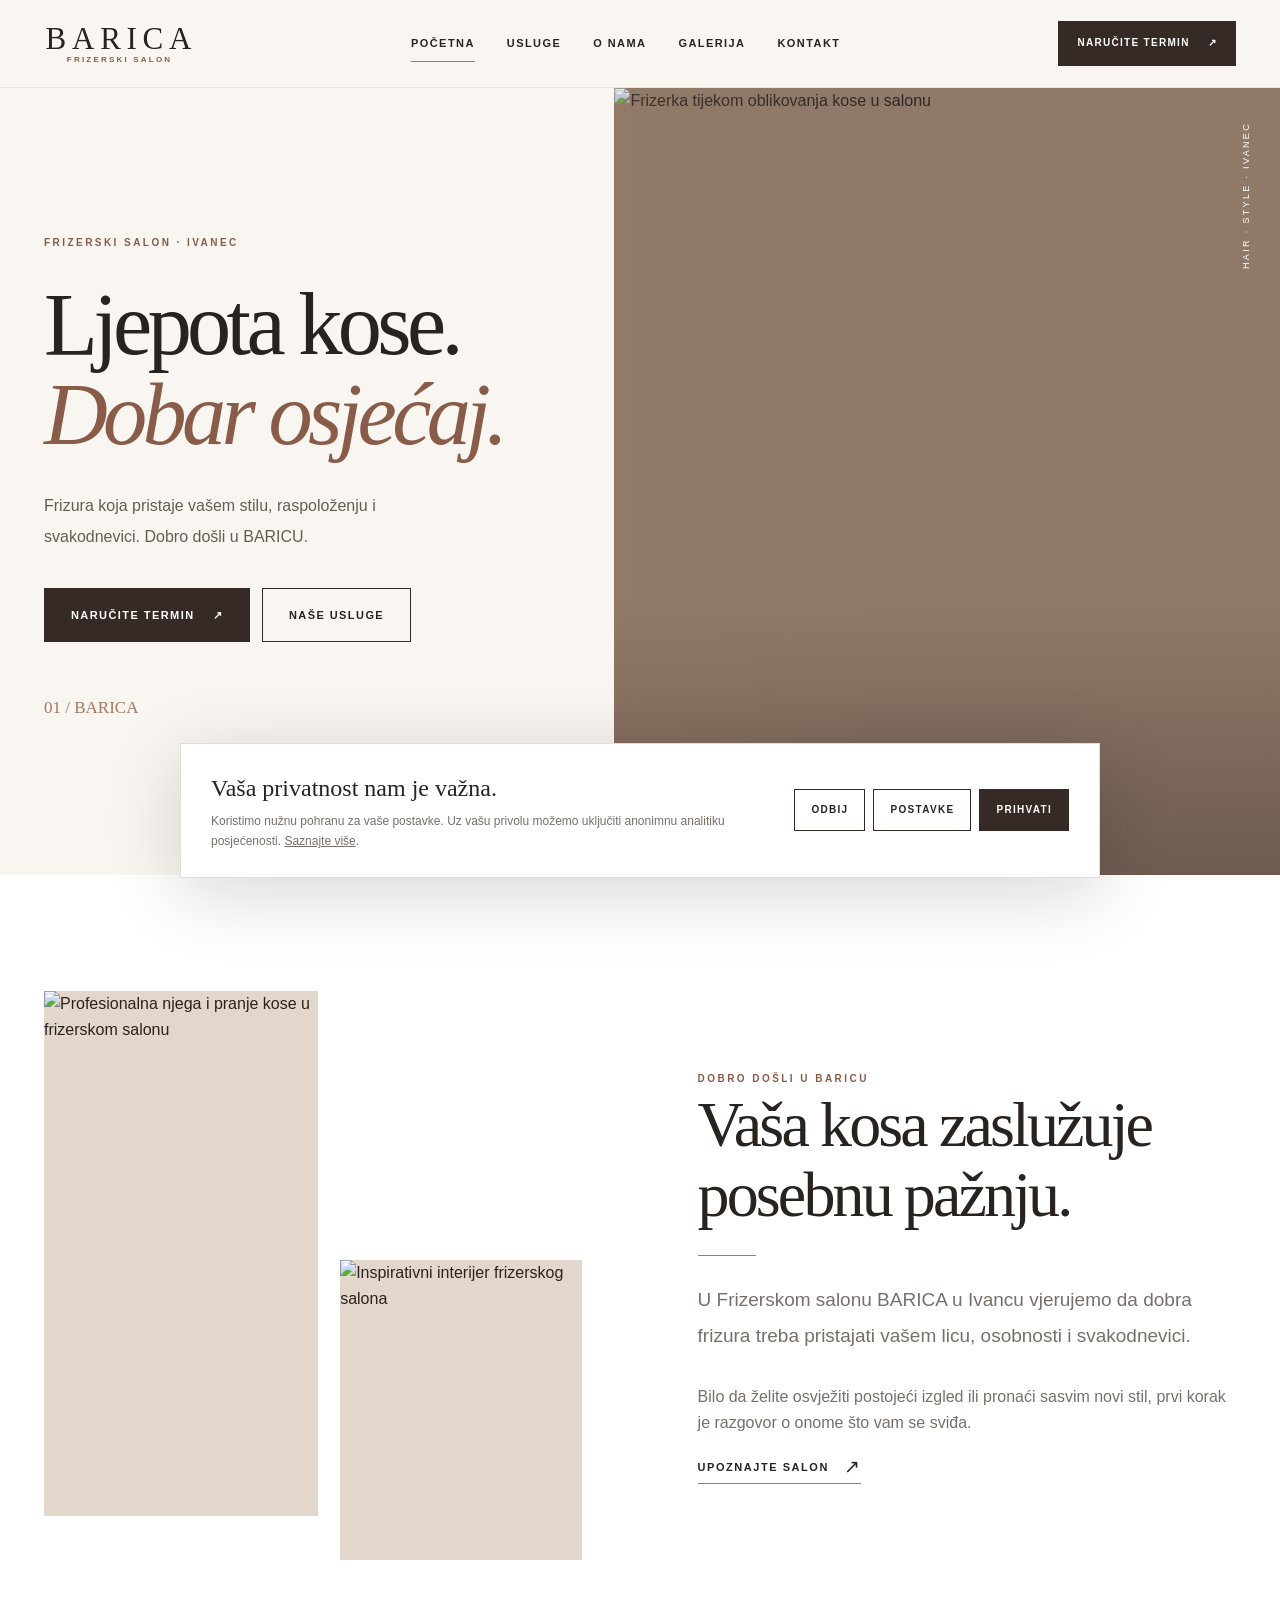
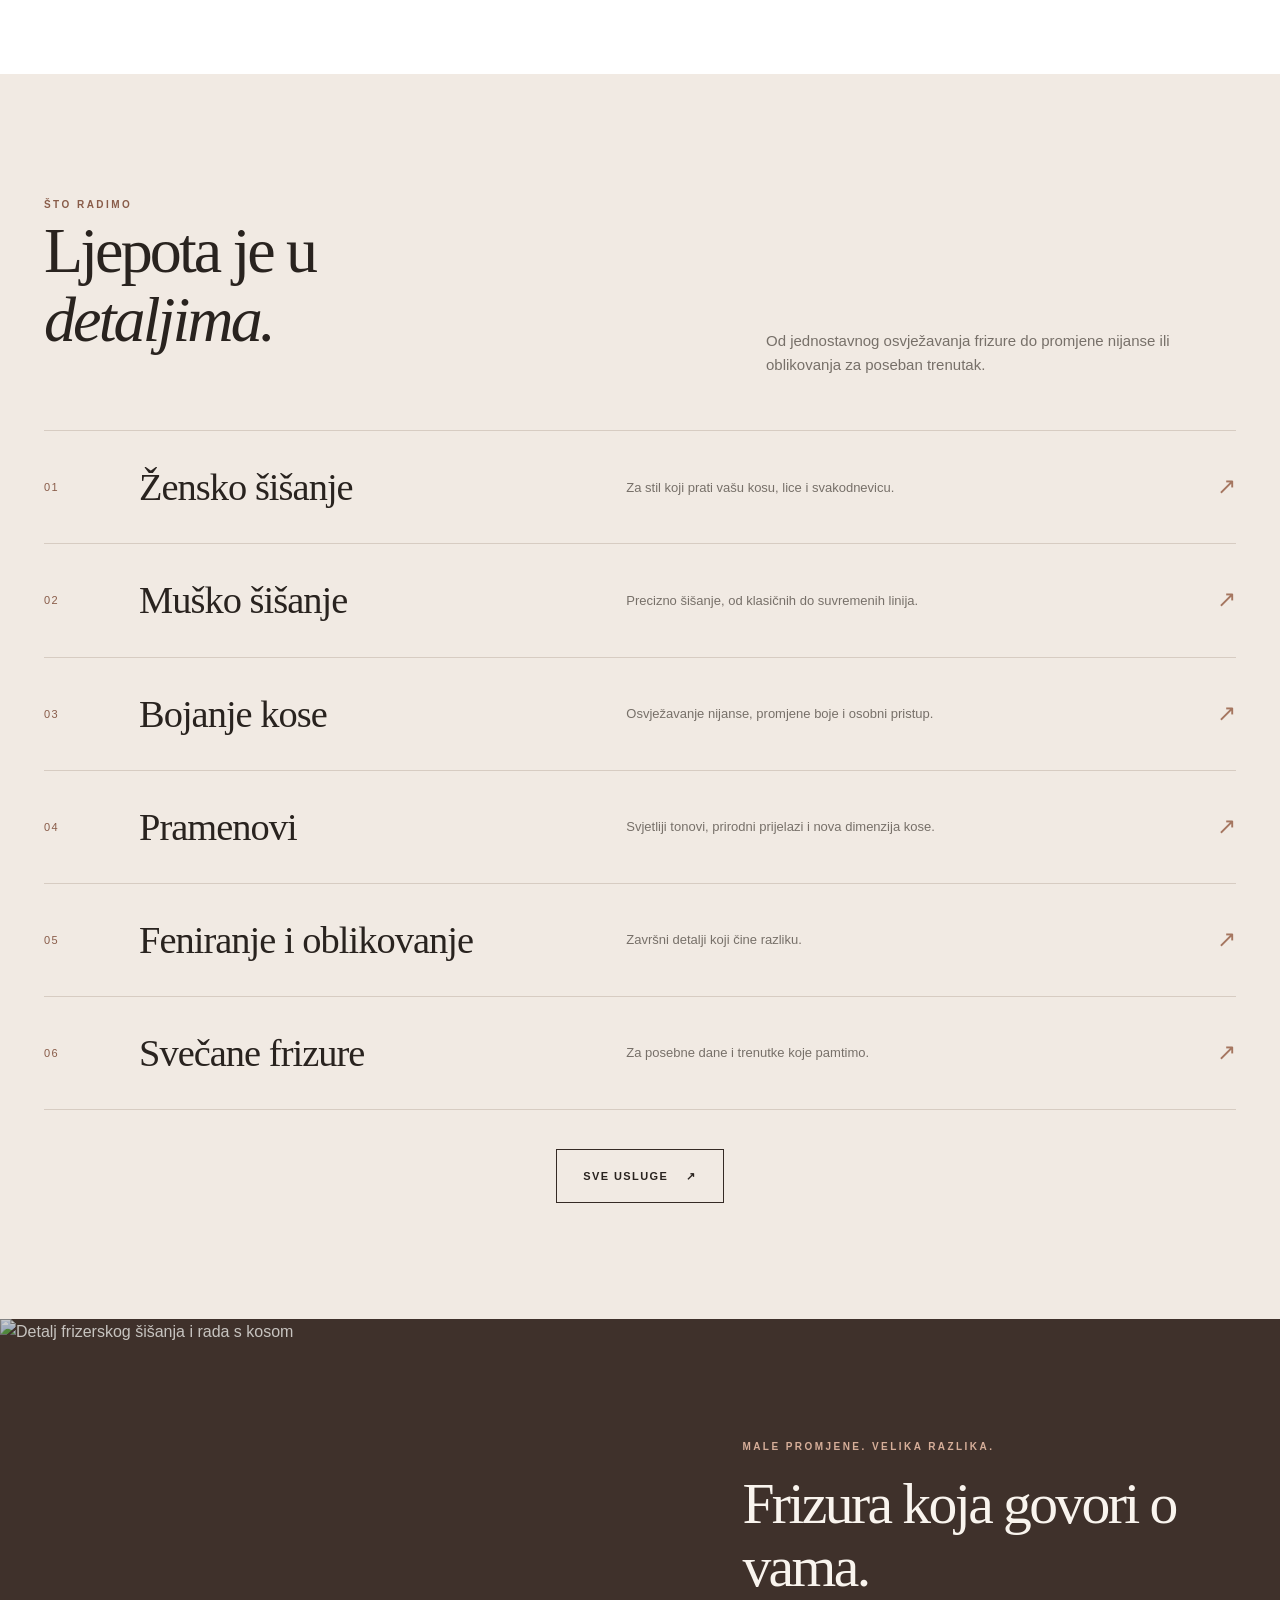
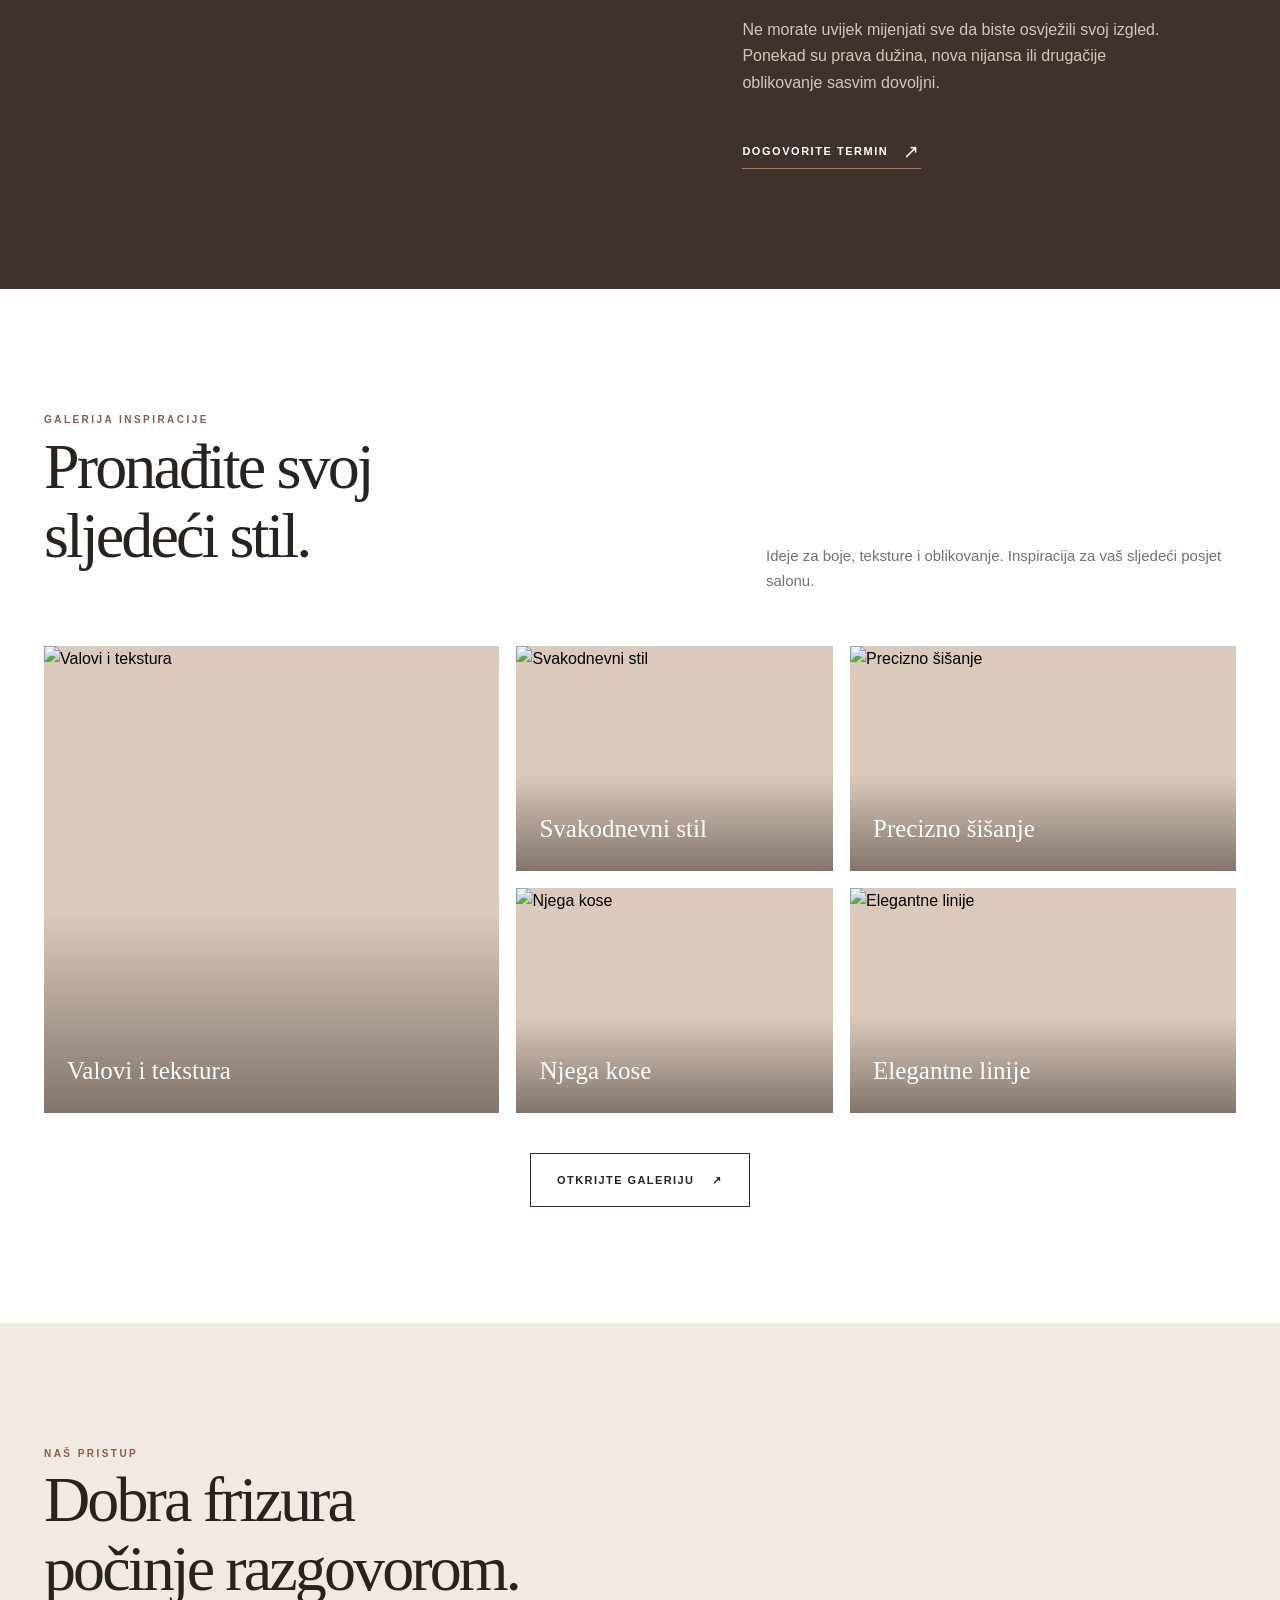
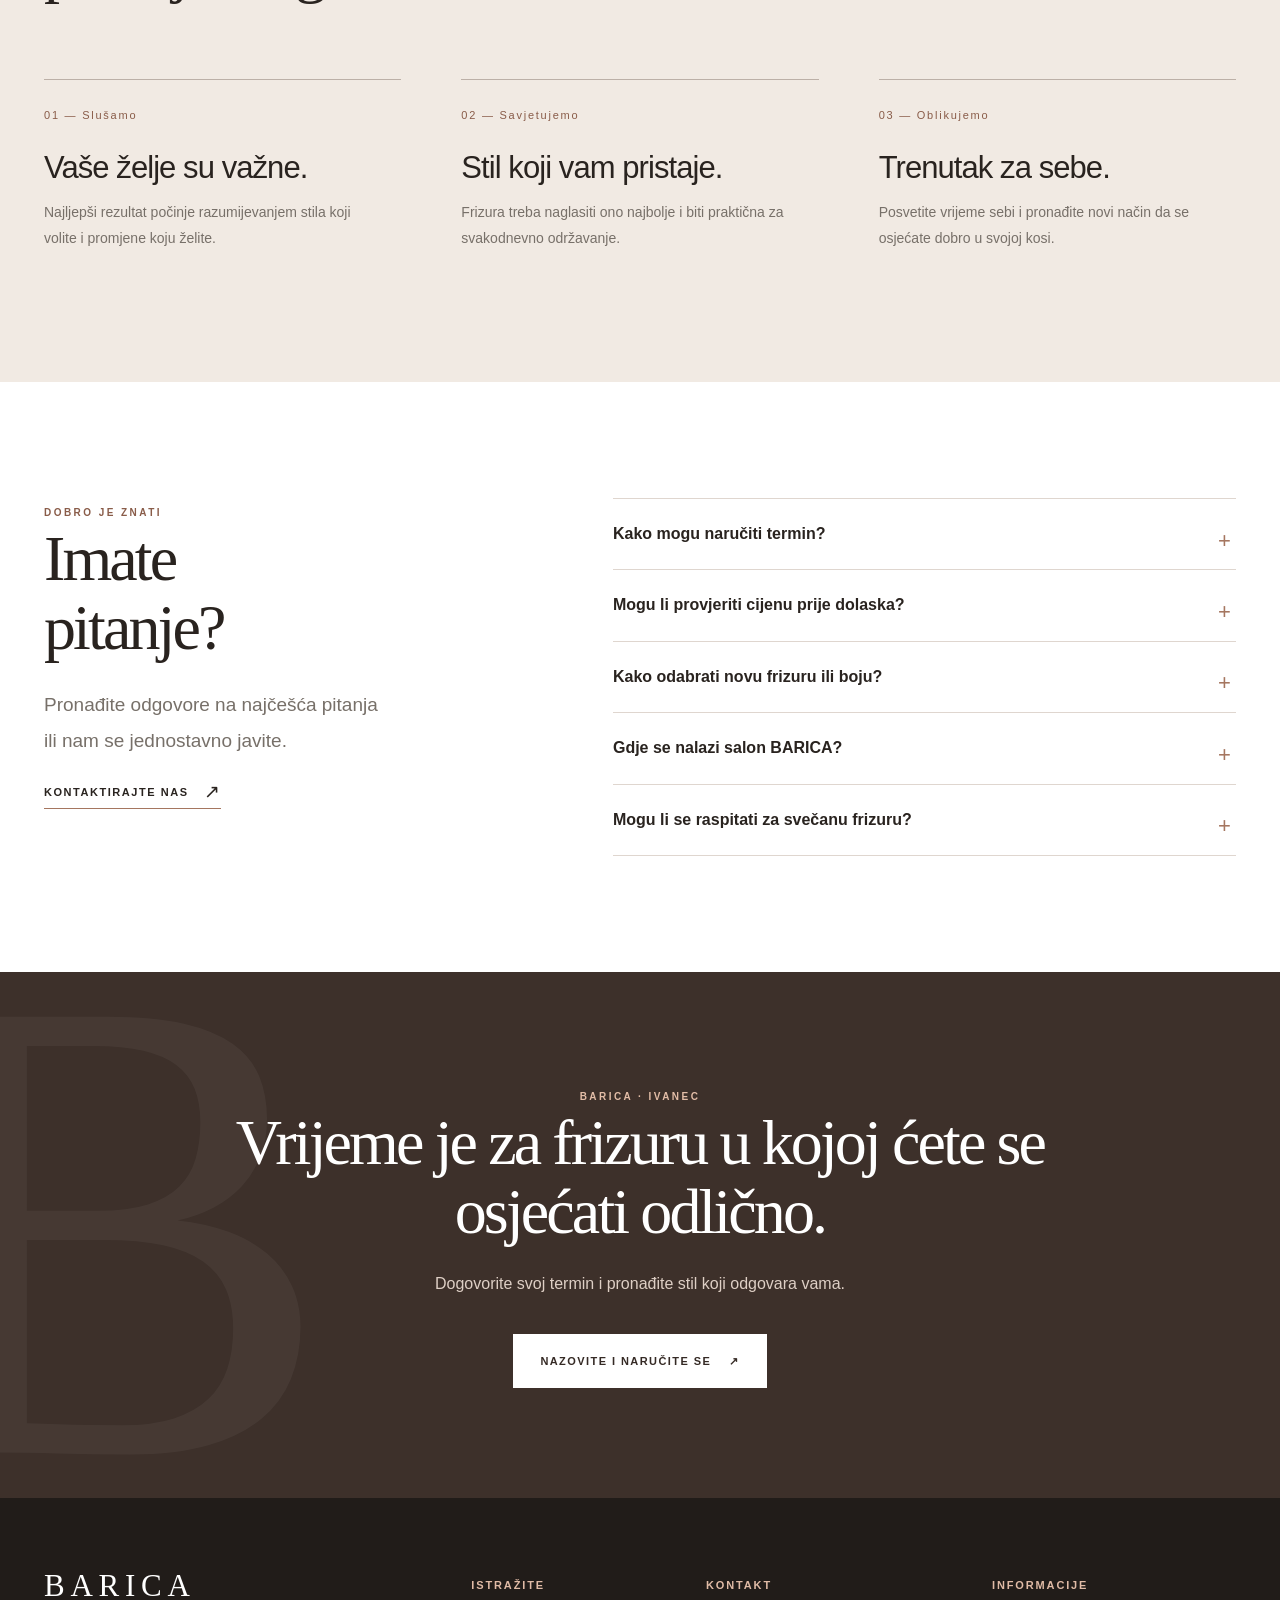
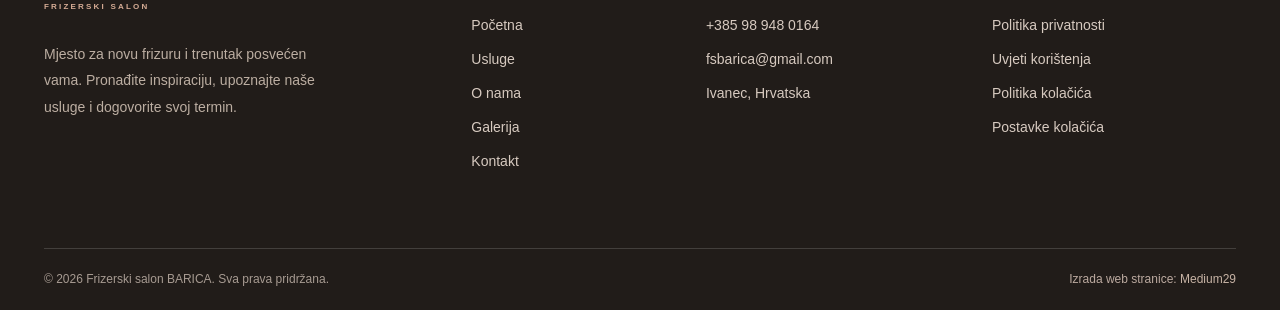
==== index.html @ d890f9d5 "1" ====
<!doctype html><html lang="hr"><head><meta charset="utf-8"><meta name="viewport" content="width=device-width,initial-scale=1"><meta name="theme-color" content="#29231f"><meta name="color-scheme" content="light"><meta name="robots" content="index,follow,max-image-preview:large"><title>Frizerski salon BARICA Ivanec | Šišanje i oblikovanje kose</title><meta name="description" content="Dobro došli u Frizerski salon BARICA u Ivancu. Istražite šišanje, bojanje i oblikovanje kose te jednostavno dogovorite termin."><meta property="og:type" content="website"><meta property="og:locale" content="hr_HR"><meta property="og:site_name" content="Frizerski salon BARICA"><meta property="og:title" content="Frizerski salon BARICA Ivanec | Šišanje i oblikovanje kose"><meta property="og:description" content="Dobro došli u Frizerski salon BARICA u Ivancu. Istražite šišanje, bojanje i oblikovanje kose te jednostavno dogovorite termin."><meta name="twitter:card" content="summary_large_image"><meta name="twitter:title" content="Frizerski salon BARICA Ivanec | Šišanje i oblikovanje kose"><meta name="twitter:description" content="Dobro došli u Frizerski salon BARICA u Ivancu. Istražite šišanje, bojanje i oblikovanje kose te jednostavno dogovorite termin."><link rel="icon" href="/assets/images/favicon.svg" type="image/svg+xml"><link rel="apple-touch-icon" href="/assets/images/apple-touch-icon.png"><link rel="stylesheet" href="/assets/css/style.css"><link rel="preconnect" href="https://images.unsplash.com" crossorigin><script src="/assets/js/settings.js" defer></script><script src="/assets/js/main.js" defer></script><script type="application/ld+json">{"@context": "https://schema.org", "@type": "HairSalon", "name": "Frizerski salon BARICA", "description": "Frizerski salon BARICA u Ivancu.", "telephone": "+385989480164", "email": "fsbarica@gmail.com", "address": {"@type": "PostalAddress", "addressLocality": "Ivanec", "addressCountry": "HR"}}</script></head><body><script src="/assets/js/early.js"></script><a class="skip-link" href="#glavni-sadrzaj" style="position:absolute;left:-9999px;top:0;z-index:1000;background:white;color:#29231f;padding:12px">Preskoči na sadržaj</a><header class="site-header"><div class="header-inner container"><a class="logo" href="/" aria-label="BARICA — početna"><span class="logo__word">BARICA</span><span class="logo__sub">FRIZERSKI SALON</span></a><nav id="main-nav" class="main-nav" aria-label="Glavna navigacija"><a href="/" aria-current="page">Početna</a><a href="/usluge/">Usluge</a><a href="/o-nama/">O nama</a><a href="/galerija/">Galerija</a><a href="/kontakt/">Kontakt</a></nav><a class="btn header-cta" href="tel:+385989480164">Naručite termin <span aria-hidden="true">↗</span></a><button class="menu-toggle" type="button" aria-label="Otvori izbornik" aria-controls="main-nav" aria-expanded="false"><span class="menu-toggle__lines"></span></button></div></header><main id="glavni-sadrzaj">
<section class="hero" aria-labelledby="hero-heading"><div class="hero__content"><span class="eyebrow">Frizerski salon · Ivanec</span><h1 id="hero-heading">Ljepota kose.<br><em>Dobar osjećaj.</em></h1><p class="hero__text">Frizura koja pristaje vašem stilu, raspoloženju i svakodnevici. Dobro došli u BARICU.</p><div class="hero__buttons"><a class="btn" href="tel:+385989480164">Naručite termin <span aria-hidden="true">↗</span></a><a class="btn btn--outline" href="/usluge/">Naše usluge</a></div><span class="hero__index">01 / BARICA</span></div><div class="hero__photo"><img class="" src="https://images.unsplash.com/photo-1562322140-8baeececf3df?auto=format&fit=crop&w=1100&q=80" alt="Frizerka tijekom oblikovanja kose u salonu" loading="eager" decoding="async" width="1100" height="1300"><span class="hero__vertical">Hair · Style · Ivanec</span><span class="hero__photo-note">Stil koji nosite sa sobom.</span></div></section>
<section class="section section--white"><div class="container intro-grid"><div class="intro-grid__photos reveal"><div class="photo"><img class="" src="https://images.unsplash.com/photo-1595476108010-b4d1f102b1b1?auto=format&fit=crop&w=800&q=80" alt="Profesionalna njega i pranje kose u frizerskom salonu" loading="lazy" decoding="async" width="800" height="1100"></div><div class="photo"><img class="" src="https://images.unsplash.com/photo-1521590832167-7bcbfaa6381f?auto=format&fit=crop&w=500&q=80" alt="Inspirativni interijer frizerskog salona" loading="lazy" decoding="async" width="500" height="780"></div></div><div class="intro-grid__copy reveal"><span class="eyebrow">Dobro došli u Baricu</span><h2>Vaša kosa zaslužuje posebnu pažnju.</h2><span class="rule"></span><p class="lead">U Frizerskom salonu BARICA u Ivancu vjerujemo da dobra frizura treba pristajati vašem licu, osobnosti i svakodnevici.</p><p class="text-muted">Bilo da želite osvježiti postojeći izgled ili pronaći sasvim novi stil, prvi korak je razgovor o onome što vam se sviđa.</p><a href="/o-nama/" class="text-link">Upoznajte salon <span class="text-link__arrow" aria-hidden="true">↗</span></a></div></div></section>
<section class="section section--paper" id="usluge"><div class="container"><div class="section-head reveal"><div><span class="eyebrow">Što radimo</span><h2>Ljepota je u<br><em>detaljima.</em></h2></div><p class="section-head__copy">Od jednostavnog osvježavanja frizure do promjene nijanse ili oblikovanja za poseban trenutak.</p></div><div class="services-list reveal"><a href="/usluge/#usluga-1" class="service-row"><span class="service-row__number">01</span><span class="service-row__name">Žensko šišanje</span><span class="service-row__description">Za stil koji prati vašu kosu, lice i svakodnevicu.</span><span class="service-row__arrow" aria-hidden="true">↗</span></a><a href="/usluge/#usluga-2" class="service-row"><span class="service-row__number">02</span><span class="service-row__name">Muško šišanje</span><span class="service-row__description">Precizno šišanje, od klasičnih do suvremenih linija.</span><span class="service-row__arrow" aria-hidden="true">↗</span></a><a href="/usluge/#usluga-3" class="service-row"><span class="service-row__number">03</span><span class="service-row__name">Bojanje kose</span><span class="service-row__description">Osvježavanje nijanse, promjene boje i osobni pristup.</span><span class="service-row__arrow" aria-hidden="true">↗</span></a><a href="/usluge/#usluga-4" class="service-row"><span class="service-row__number">04</span><span class="service-row__name">Pramenovi</span><span class="service-row__description">Svjetliji tonovi, prirodni prijelazi i nova dimenzija kose.</span><span class="service-row__arrow" aria-hidden="true">↗</span></a><a href="/usluge/#usluga-5" class="service-row"><span class="service-row__number">05</span><span class="service-row__name">Feniranje i oblikovanje</span><span class="service-row__description">Završni detalji koji čine razliku.</span><span class="service-row__arrow" aria-hidden="true">↗</span></a><a href="/usluge/#usluga-6" class="service-row"><span class="service-row__number">06</span><span class="service-row__name">Svečane frizure</span><span class="service-row__description">Za posebne dane i trenutke koje pamtimo.</span><span class="service-row__arrow" aria-hidden="true">↗</span></a></div><div style="text-align:center;margin-top:39px"><a class="btn btn--outline" href="/usluge/">Sve usluge <span aria-hidden="true">↗</span></a></div></div></section>
<section class="feature-band"><div class="feature-band__photo"><img class="" src="https://images.unsplash.com/photo-1647462741268-e5724e5886c0?auto=format&fit=crop&w=1100&q=80" alt="Detalj frizerskog šišanja i rada s kosom" loading="lazy" decoding="async" width="1100" height="900"></div><div class="feature-band__content reveal"><span class="eyebrow">Male promjene. Velika razlika.</span><h2>Frizura koja govori o vama.</h2><p>Ne morate uvijek mijenjati sve da biste osvježili svoj izgled. Ponekad su prava dužina, nova nijansa ili drugačije oblikovanje sasvim dovoljni.</p><a href="/kontakt/" class="text-link">Dogovorite termin <span class="text-link__arrow" aria-hidden="true">↗</span></a></div></section>
<section class="section section--white"><div class="container"><div class="section-head reveal"><div><span class="eyebrow">Galerija inspiracije</span><h2>Pronađite svoj<br>sljedeći stil.</h2></div><p class="section-head__copy">Ideje za boje, teksture i oblikovanje. Inspiracija za vaš sljedeći posjet salonu.</p></div><div class="gallery-grid reveal"><button type="button" class="gallery-item gallery-item--tall" data-gallery-photo data-category="boja" data-image="https://images.unsplash.com/photo-1785456411888-c2e842552820?auto=format&fit=crop&w=1800&q=80" data-alt="Valovi i tekstura" data-caption="Valovi i tekstura" aria-label="Povećaj fotografiju: Valovi i tekstura"><img class="" src="https://images.unsplash.com/photo-1785456411888-c2e842552820?auto=format&fit=crop&w=720&q=80" alt="Valovi i tekstura" loading="lazy" decoding="async" width="720" height="840"><span class="gallery-item__title">Valovi i tekstura</span></button><button type="button" class="gallery-item " data-gallery-photo data-category="oblikovanje" data-image="https://images.unsplash.com/photo-1562322140-8baeececf3df?auto=format&fit=crop&w=1800&q=80" data-alt="Svakodnevni stil" data-caption="Svakodnevni stil" aria-label="Povećaj fotografiju: Svakodnevni stil"><img class="" src="https://images.unsplash.com/photo-1562322140-8baeececf3df?auto=format&fit=crop&w=720&q=80" alt="Svakodnevni stil" loading="lazy" decoding="async" width="720" height="840"><span class="gallery-item__title">Svakodnevni stil</span></button><button type="button" class="gallery-item " data-gallery-photo data-category="sisanje" data-image="https://images.unsplash.com/photo-1647462741268-e5724e5886c0?auto=format&fit=crop&w=1800&q=80" data-alt="Precizno šišanje" data-caption="Precizno šišanje" aria-label="Povećaj fotografiju: Precizno šišanje"><img class="" src="https://images.unsplash.com/photo-1647462741268-e5724e5886c0?auto=format&fit=crop&w=720&q=80" alt="Precizno šišanje" loading="lazy" decoding="async" width="720" height="840"><span class="gallery-item__title">Precizno šišanje</span></button><button type="button" class="gallery-item " data-gallery-photo data-category="njega" data-image="https://images.unsplash.com/photo-1717160675643-53a7a2ebaa9f?auto=format&fit=crop&w=1800&q=80" data-alt="Njega kose" data-caption="Njega kose" aria-label="Povećaj fotografiju: Njega kose"><img class="" src="https://images.unsplash.com/photo-1717160675643-53a7a2ebaa9f?auto=format&fit=crop&w=720&q=80" alt="Njega kose" loading="lazy" decoding="async" width="720" height="840"><span class="gallery-item__title">Njega kose</span></button><button type="button" class="gallery-item " data-gallery-photo data-category="oblikovanje" data-image="https://images.unsplash.com/photo-1770576568718-6747e3d85de8?auto=format&fit=crop&w=1800&q=80" data-alt="Elegantne linije" data-caption="Elegantne linije" aria-label="Povećaj fotografiju: Elegantne linije"><img class="" src="https://images.unsplash.com/photo-1770576568718-6747e3d85de8?auto=format&fit=crop&w=720&q=80" alt="Elegantne linije" loading="lazy" decoding="async" width="720" height="840"><span class="gallery-item__title">Elegantne linije</span></button></div><div style="text-align:center;margin-top:40px"><a href="/galerija/" class="btn btn--outline">Otkrijte galeriju <span aria-hidden="true">↗</span></a></div></div></section>
<section class="section section--paper"><div class="container"><div class="section-head reveal"><div><span class="eyebrow">Naš pristup</span><h2>Dobra frizura<br>počinje razgovorom.</h2></div></div><div class="values reveal"><article class="value"><span class="value__num">01 — Slušamo</span><h3>Vaše želje su važne.</h3><p>Najljepši rezultat počinje razumijevanjem stila koji volite i promjene koju želite.</p></article><article class="value"><span class="value__num">02 — Savjetujemo</span><h3>Stil koji vam pristaje.</h3><p>Frizura treba naglasiti ono najbolje i biti praktična za svakodnevno održavanje.</p></article><article class="value"><span class="value__num">03 — Oblikujemo</span><h3>Trenutak za sebe.</h3><p>Posvetite vrijeme sebi i pronađite novi način da se osjećate dobro u svojoj kosi.</p></article></div></div></section>
<section class="section section--white"><div class="container faq-grid"><div class="reveal"><span class="eyebrow">Dobro je znati</span><h2>Imate<br>pitanje?</h2><p class="lead">Pronađite odgovore na najčešća pitanja ili nam se jednostavno javite.</p><a href="/kontakt/" class="text-link">Kontaktirajte nas <span class="text-link__arrow" aria-hidden="true">↗</span></a></div><div class="reveal"><div class="faq-list"><details class="faq-item"><summary>Kako mogu naručiti termin? <span class="faq-plus" aria-hidden="true"></span></summary><p>Termin možete dogovoriti telefonskim pozivom na broj +385 98 948 0164. Za sva dodatna pitanja možete nam se javiti i e-mailom.</p></details><details class="faq-item"><summary>Mogu li provjeriti cijenu prije dolaska? <span class="faq-plus" aria-hidden="true"></span></summary><p>Za informacije o cijeni pojedine usluge najbolje je kontaktirati salon. Konačna cijena može ovisiti o željenom tretmanu i vrsti kose.</p></details><details class="faq-item"><summary>Kako odabrati novu frizuru ili boju? <span class="faq-plus" aria-hidden="true"></span></summary><p>Pripremite fotografiju frizure koja vam se sviđa ili opišite što biste željeli promijeniti. Prije tretmana možete razgovarati o mogućnostima.</p></details><details class="faq-item"><summary>Gdje se nalazi salon BARICA? <span class="faq-plus" aria-hidden="true"></span></summary><p>Salon se nalazi u Ivancu. Točnu adresu i upute za dolazak možete provjeriti telefonskim pozivom.</p></details><details class="faq-item"><summary>Mogu li se raspitati za svečanu frizuru? <span class="faq-plus" aria-hidden="true"></span></summary><p>Naravno, nazovite i provjerite koje su opcije i termini dostupni za vaš događaj.</p></details></div></div></div></section><section class="closing"><div class="closing__inner reveal"><span class="eyebrow">Barica · Ivanec</span><h2>Vrijeme je za frizuru u kojoj ćete se osjećati odlično.</h2><p>Dogovorite svoj termin i pronađite stil koji odgovara vama.</p><a class="btn btn--light" href="tel:+385989480164">Nazovite i naručite se <span aria-hidden="true">↗</span></a></div></section>
</main><footer class="footer"><div class="container"><div class="footer__top"><div class="footer__brand"><a class="logo" href="/" aria-label="BARICA — početna"><span class="logo__word">BARICA</span><span class="logo__sub">FRIZERSKI SALON</span></a><p class="footer__copy">Mjesto za novu frizuru i trenutak posvećen vama. Pronađite inspiraciju, upoznajte naše usluge i dogovorite svoj termin.</p></div><div><h3>Istražite</h3><div class="footer__links"><a href="/">Početna</a><a href="/usluge/">Usluge</a><a href="/o-nama/">O nama</a><a href="/galerija/">Galerija</a><a href="/kontakt/">Kontakt</a></div></div><div><h3>Kontakt</h3><div class="footer__links"><a href="tel:+385989480164">+385 98 948 0164</a><a href="mailto:fsbarica@gmail.com">fsbarica@gmail.com</a><span>Ivanec, Hrvatska</span></div></div><div><h3>Informacije</h3><div class="footer__links"><a href="/politika-privatnosti/">Politika privatnosti</a><a href="/uvjeti-koristenja/">Uvjeti korištenja</a><a href="/politika-kolacica/">Politika kolačića</a><a href="#" data-cookie-settings>Postavke kolačića</a></div></div></div><div class="footer__bottom"><span>© <span data-year>2026</span> Frizerski salon BARICA. Sva prava pridržana.</span><span class="footer__signature">Izrada web stranice: <a href="https://medium29.com" target="_blank" rel="noopener noreferrer">Medium29</a></span></div></div></footer><a class="mobile-book" href="tel:+385989480164">Nazovite i naručite termin</a><div class="cookie-banner" role="region" aria-label="Postavke kolačića" hidden><div class="cookie-banner__text"><strong>Vaša privatnost nam je važna.</strong><p>Koristimo nužnu pohranu za vaše postavke. Uz vašu privolu možemo uključiti anonimnu analitiku posjećenosti. <a href="/politika-kolacica/" style="text-decoration:underline">Saznajte više</a>.</p></div><div class="cookie-banner__actions"><button class="btn btn--outline" type="button" data-cookie-reject>Odbij</button><button class="btn btn--outline" type="button" data-cookie-settings>Postavke</button><button class="btn" type="button" data-cookie-accept>Prihvati</button></div></div><div class="cookie-modal" hidden role="presentation"><div class="cookie-modal__panel" role="dialog" aria-modal="true" aria-label="Postavke kolačića" tabindex="-1"><button type="button" class="cookie-close" aria-label="Zatvori postavke" data-cookie-close>×</button><span class="eyebrow">Privatnost</span><h2>Vaše postavke</h2><p>Sami odlučujete koje neobavezne tehnologije dopuštate. Odluku možete promijeniti u podnožju stranice.</p><div class="cookie-setting"><div><strong>Nužne postavke</strong><small>Potrebne za spremanje vašeg izbora.</small></div><input type="checkbox" checked disabled aria-label="Nužne postavke uvijek su aktivne"></div><label class="cookie-setting" for="cookie-analytics"><div><strong>Analitika</strong><small>Opcionalno mjerenje posjećenosti, samo uz privolu i nakon konfiguracije.</small></div><input type="checkbox" id="cookie-analytics"></label><div class="cookie-modal__actions"><button class="btn btn--outline" type="button" data-cookie-reject>Odbij sve</button><button class="btn" type="button" data-cookie-save>Spremi odabir</button></div></div></div><div class="intro" role="presentation"><div class="intro__inner"><div class="intro__tiny">Dobro došli</div><div class="intro__word" aria-label="BARICA"><span style="--i:0">B</span><span style="--i:1">A</span><span style="--i:2">R</span><span style="--i:3">I</span><span style="--i:4">C</span><span style="--i:5">A</span></div><span class="intro__rule"></span><div class="intro__caption">Frizerski salon · Ivanec</div></div><button type="button" class="intro__skip">Preskoči intro</button></div><div class="lightbox" role="dialog" aria-label="Pregled fotografije" aria-modal="true" hidden><button type="button" class="lightbox__close" aria-label="Zatvori fotografiju">×</button><button type="button" class="lightbox__arrow lightbox__prev" aria-label="Prethodna fotografija">‹</button><img class="lightbox__image" alt=""><button type="button" class="lightbox__arrow lightbox__next" aria-label="Sljedeća fotografija">›</button><span class="lightbox__caption"></span></div></body></html>
---- assets/css/style.css ----
:root{--ink:#29231f;--brown:#352a25;--muted:#777069;--copper:#a57660;--copper-dark:#895c49;--cream:#f9f6f1;--paper:#f1eae3;--white:#fff;--line:#dfd6cf;--serif:'Iowan Old Style','Baskerville','Palatino Linotype','Book Antiqua',Georgia,serif;--sans:'Segoe UI',Inter,'Helvetica Neue',Arial,sans-serif;--container:1260px;--header:88px;--radius:2px;scroll-behavior:smooth}
*{box-sizing:border-box}html{scroll-padding-top:110px}body{margin:0;background:var(--cream);color:var(--ink);font-family:var(--sans);font-size:16px;line-height:1.65;-webkit-font-smoothing:antialiased}img{display:block;width:100%;height:auto}button,input,select,textarea{font:inherit}button,a{-webkit-tap-highlight-color:transparent}a{color:inherit;text-decoration:none}button{cursor:pointer}a:focus-visible,button:focus-visible,input:focus-visible,textarea:focus-visible,select:focus-visible{outline:3px solid var(--copper);outline-offset:4px}::selection{background:#caa991;color:#221b16}.container{width:min(calc(100% - 88px),var(--container));margin-inline:auto}.eyebrow{font-size:10px;font-weight:700;letter-spacing:.245em;text-transform:uppercase;color:var(--copper-dark);line-height:1.5}.section{padding:116px 0}.section--compact{padding:82px 0}.section--white{background:var(--white)}.section--paper{background:var(--paper)}.section--dark{background:var(--brown);color:#fff}.section-head{display:flex;gap:40px;justify-content:space-between;align-items:end;margin-bottom:52px}.section-head__copy{max-width:470px;color:var(--muted);margin:0;font-size:15px}.section-head__copy.light{color:#d5c8bf}h1,h2,h3,h4,p{margin-top:0}h1,h2,h3{font-weight:400}h1,h2,.display,.serif{font-family:var(--serif)}h1{font-size:clamp(56px,6.9vw,116px);line-height:1.02;letter-spacing:-.053em}h2{font-size:clamp(43px,5vw,78px);line-height:1.08;letter-spacing:-.045em;margin-bottom:24px}h3{font-size:clamp(25px,2.2vw,34px);line-height:1.15;letter-spacing:-.03em}.lead{font-size:clamp(16px,1.55vw,19px);color:var(--muted);line-height:1.9;max-width:620px}.text-muted{color:var(--muted)}.rule{width:58px;height:1px;background:var(--copper);display:block;margin:26px 0}.btn{min-height:54px;display:inline-flex;align-items:center;justify-content:center;gap:18px;border:1px solid var(--brown);background:var(--brown);color:#fff;padding:14px 26px;font-size:11px;letter-spacing:.13em;text-transform:uppercase;font-weight:700;transition:background .22s,color .22s,border-color .22s,transform .22s;white-space:normal;text-align:center}.btn:hover{background:#584239;border-color:#584239;transform:translateY(-2px)}.btn--outline{background:transparent;color:var(--ink)}.btn--outline:hover{background:var(--brown);color:#fff}.btn--light{background:#fff;color:var(--brown);border-color:#fff}.btn--light:hover{background:#e9ded4;color:var(--brown);border-color:#e9ded4}.btn--quiet{background:transparent;color:var(--ink);border:none;border-bottom:1px solid var(--ink);padding:10px 0;min-height:36px}.btn--quiet:hover{background:transparent;color:var(--copper-dark);border-color:var(--copper-dark);transform:none}.text-link{display:inline-flex;align-items:center;gap:15px;font-size:11px;letter-spacing:.14em;text-transform:uppercase;font-weight:700;border-bottom:1px solid var(--copper);padding-bottom:7px;transition:gap .2s}.text-link:hover{gap:23px}.text-link__arrow{font-size:19px;font-weight:400;line-height:1}.photo{overflow:hidden;background:#e3d7cb;position:relative}.photo img{height:100%;width:100%;object-fit:cover;transition:transform .8s cubic-bezier(.2,.7,.15,1)}.photo:hover img{transform:scale(1.055)}.label-tag{position:absolute;bottom:18px;left:18px;background:#faf7f1df;padding:9px 12px;font-size:10px;letter-spacing:.13em;text-transform:uppercase;color:#40362e}
/* Header */
.site-header{height:var(--header);position:sticky;top:0;z-index:80;background:rgba(249,246,241,.95);backdrop-filter:blur(18px);border-bottom:1px solid rgba(70,52,42,.08);transition:box-shadow .25s,height .25s}.site-header.is-scrolled{box-shadow:0 12px 34px rgba(40,31,25,.045)}.header-inner{height:100%;display:flex;align-items:center;gap:35px}.logo{display:inline-flex;flex-direction:column;align-items:center;gap:2px;line-height:1;flex:none;min-width:149px}.logo__word{font-family:var(--serif);font-size:31px;letter-spacing:.185em;font-weight:500;margin-right:-.185em}.logo__sub{font-size:8px;font-weight:700;letter-spacing:.275em;margin-right:-.275em;color:var(--copper-dark)}.main-nav{display:flex;gap:clamp(16px,2.5vw,42px);justify-content:center;margin:auto}.main-nav a{font-size:11px;text-transform:uppercase;letter-spacing:.13em;font-weight:700;white-space:nowrap;position:relative}.main-nav a:after{content:'';position:absolute;left:0;right:100%;height:1px;bottom:-9px;background:var(--copper);transition:right .2s}.main-nav a:hover:after,.main-nav a[aria-current=page]:after{right:0}.header-cta{min-height:45px;padding:12px 18px;font-size:10px}.menu-toggle{display:none;align-items:center;justify-content:center;border:0;background:transparent;padding:9px;width:44px;height:44px;margin-left:auto}.menu-toggle__lines,.menu-toggle__lines:before,.menu-toggle__lines:after{width:23px;height:1.5px;background:var(--ink);display:block;position:relative;transition:transform .22s}.menu-toggle__lines:before,.menu-toggle__lines:after{content:'';position:absolute;left:0}.menu-toggle__lines:before{top:-7px}.menu-toggle__lines:after{top:7px}.menu-toggle[aria-expanded=true] .menu-toggle__lines{background:transparent}.menu-toggle[aria-expanded=true] .menu-toggle__lines:before{top:0;transform:rotate(45deg)}.menu-toggle[aria-expanded=true] .menu-toggle__lines:after{top:0;transform:rotate(-45deg)}
/* Intro */
.intro{position:fixed;inset:0;z-index:999;background:linear-gradient(110deg,rgba(34,27,24,.90),rgba(58,39,32,.89)),url('https://images.unsplash.com/photo-1600948836101-f9ffda59d250?auto=format&fit=crop&w=1300&q=70') center/cover;display:grid;place-items:center;overflow:hidden;animation:introFallback .45s ease 2.9s both}.intro:before{content:'';position:absolute;inset:-35%;border:1px solid #ffffff12;border-radius:50%;transform:translate(43%,-14%) rotate(-28deg);pointer-events:none}.intro:after{content:'';position:absolute;inset:20% -30% auto auto;width:80vw;height:80vw;max-width:800px;max-height:800px;border:1px solid #ffffff10;border-radius:50%;pointer-events:none}.intro__inner{position:relative;color:#fff;text-align:center;padding:25px}.intro__tiny{font-size:10px;letter-spacing:.42em;margin-bottom:22px;text-transform:uppercase;color:#ccb7a9;animation:introSub .7s ease .25s both}.intro__word{display:flex;justify-content:center;align-items:center;font-size:clamp(70px,15vw,150px);font-family:var(--serif);letter-spacing:.015em;line-height:1}.intro__word span{display:inline-block;opacity:0;transform:translateY(22px);filter:blur(8px);animation:introChar .68s cubic-bezier(.15,.65,.3,1) forwards;animation-delay:calc(.32s + var(--i)*.13s)}.intro__rule{display:block;height:1px;width:0;background:#cfaa95;margin:28px auto 0;animation:ruleGrow .7s ease 1.28s forwards}.intro__caption{font-size:11px;letter-spacing:.34em;text-transform:uppercase;color:#dbc7b7;opacity:0;animation:introSub .6s ease 1.5s forwards;margin-top:16px}.intro__skip{position:absolute;bottom:25px;right:28px;background:none;border:none;color:#f5e7d9cc;font-size:10px;letter-spacing:.16em;text-transform:uppercase}.intro.is-hidden{opacity:0;visibility:hidden;pointer-events:none;transition:opacity .44s ease,visibility .44s}.intro[hidden]{display:none!important}@keyframes introChar{to{opacity:1;transform:translateY(0);filter:blur(0)}}@keyframes introSub{to{opacity:1}}@keyframes ruleGrow{to{width:96px}}@keyframes introFallback{to{opacity:0;visibility:hidden;pointer-events:none}}
/* Hero */
.hero{display:grid;grid-template-columns:48% 52%;min-height:min(730px,calc(100svh - var(--header)));background:var(--cream)}.hero__content{display:flex;flex-direction:column;align-items:start;justify-content:center;padding:70px clamp(32px,5.7vw,104px) 75px max(44px,calc((100vw - var(--container))/2));position:relative;z-index:1}.hero .eyebrow{margin-bottom:29px}.hero h1{margin-bottom:32px}.hero h1 em{font-weight:400;color:var(--copper-dark)}.hero__text{max-width:390px;color:#655d55;font-size:16px;line-height:1.9;margin-bottom:36px}.hero__buttons{display:flex;gap:12px;flex-wrap:wrap}.hero__photo{position:relative;background:#8f7969;overflow:hidden}.hero__photo img{width:100%;height:100%;object-fit:cover;object-position:center 34%;filter:saturate(.82) contrast(.95)}.hero__photo:after{content:'';position:absolute;inset:0;background:linear-gradient(90deg,#a27b6323,transparent 45%),linear-gradient(0deg,#2b211f55,transparent 35%);pointer-events:none}.hero__photo-note{position:absolute;bottom:35px;left:40px;z-index:1;color:#fff;border-left:1px solid #fff9;padding-left:17px;text-transform:uppercase;letter-spacing:.22em;font-size:9px;line-height:1.8}.hero__vertical{position:absolute;right:26px;top:34px;writing-mode:vertical-rl;transform:rotate(180deg);color:#fff;z-index:2;font-size:9px;letter-spacing:.26em;text-transform:uppercase}.hero__index{font-family:var(--serif);font-size:17px;color:var(--copper);margin-top:52px}
/* editorial */
.intro-grid{display:grid;grid-template-columns:1fr 1fr;gap:clamp(55px,9vw,150px);align-items:center}.intro-grid__photos{display:grid;grid-template-columns:1fr 45%;align-items:end;gap:22px;padding-bottom:42px}.intro-grid__photos .photo:first-child{height:525px}.intro-grid__photos .photo:nth-child(2){height:300px;margin-bottom:-44px}.intro-grid__copy{padding:25px 0}.intro-grid__copy .eyebrow{margin-bottom:22px}.intro-grid__copy h2{max-width:610px}.intro-grid__copy .lead{margin-bottom:30px}.small-caption{font-size:11px;letter-spacing:.17em;text-transform:uppercase;color:var(--copper-dark)}
/* services */
.services-list{border-top:1px solid #d7ccc2}.service-row{display:grid;grid-template-columns:70px 1fr 1.2fr 30px;align-items:center;gap:25px;border-bottom:1px solid #d7ccc2;padding:34px 0;transition:padding .25s,background .25s}.service-row:hover{padding-inline:13px;background:#ffffff60}.service-row__number{color:var(--copper-dark);font-size:11px;letter-spacing:.12em}.service-row__name{font-family:var(--serif);font-size:clamp(30px,3vw,46px);letter-spacing:-.025em;line-height:1.15}.service-row__description{color:var(--muted);font-size:13px;max-width:365px}.service-row__arrow{font-size:23px;color:var(--copper);justify-self:end}.services-side{display:grid;grid-template-columns:1fr 1fr;gap:20px;margin-top:62px}.services-side .photo{height:370px}.services-side .photo:first-child{height:450px;margin-top:35px}
/* feature band */
.feature-band{display:grid;grid-template-columns:1fr 1fr;background:#3f312b;color:#f9f4ee}.feature-band__photo{min-height:570px;overflow:hidden}.feature-band__photo img{height:100%;object-fit:cover;filter:brightness(.8) saturate(.8)}.feature-band__content{padding:95px min(8vw,120px);display:flex;flex-direction:column;justify-content:center}.feature-band .eyebrow{color:#d6ae99}.feature-band h2{font-size:clamp(43px,4.5vw,74px);margin:19px 0}.feature-band p{color:#d5c6bc;max-width:480px}.feature-band .text-link{color:#fff;align-self:start;margin-top:30px}
/* gallery */
.gallery-grid{display:grid;grid-template-columns:1.18fr .82fr 1fr;grid-auto-rows:225px;gap:17px}.gallery-item{position:relative;border:0;padding:0;background:#dbcabc;overflow:hidden;text-align:left;cursor:pointer}.gallery-item img{height:100%;width:100%;object-fit:cover;transition:transform .7s cubic-bezier(.2,.7,.15,1)}.gallery-item:hover img{transform:scale(1.06)}.gallery-item:after{content:'';position:absolute;inset:0;background:linear-gradient(0deg,#2217127a,transparent 43%);pointer-events:none}.gallery-item__title{position:absolute;bottom:22px;left:23px;color:white;font-family:var(--serif);font-size:25px;z-index:1}.gallery-item--tall{grid-row:span 2}.gallery-item--wide{grid-column:span 2}.gallery-filters{display:flex;flex-wrap:wrap;gap:10px;margin:20px 0 38px}.filter-btn{border:1px solid var(--line);background:transparent;color:var(--ink);font-size:11px;letter-spacing:.1em;text-transform:uppercase;padding:11px 17px}.filter-btn:hover,.filter-btn[aria-pressed=true]{background:var(--brown);border-color:var(--brown);color:#fff}.gallery-item[hidden]{display:none!important}
/* values */
.values{display:grid;grid-template-columns:repeat(3,1fr);gap:60px}.value{border-top:1px solid #bcb0a7;padding-top:26px}.value__num{font-size:11px;letter-spacing:.16em;color:var(--copper-dark);display:block;margin-bottom:25px}.value h3{font-size:31px;margin-bottom:15px}.value p{font-size:14px;color:var(--muted);line-height:1.85;max-width:330px}
/* faq */
.faq-grid{display:grid;grid-template-columns:1fr 1.5fr;gap:12vw}.faq-grid .lead{max-width:350px}.faq-item{border-bottom:1px solid var(--line)}.faq-item:first-child{border-top:1px solid var(--line)}.faq-item summary{list-style:none;cursor:pointer;display:flex;align-items:center;justify-content:space-between;gap:30px;padding:22px 0;font-size:16px;font-weight:600}.faq-item summary::-webkit-details-marker{display:none}.faq-plus{width:23px;height:23px;display:grid;place-items:center;flex:none;font-size:22px;color:var(--copper);font-weight:300}.faq-plus:before{content:'+'}.faq-item[open] .faq-plus:before{content:'−'}.faq-item p{color:var(--muted);font-size:14px;margin:-5px 0 25px;max-width:650px}
/* closing */
.closing{background:#3d302a;position:relative;text-align:center;color:#fff;padding:110px 20px;overflow:hidden}.closing:before{content:'B';position:absolute;font-family:var(--serif);font-size:min(52vw,680px);line-height:1;left:0;top:50%;transform:translate(-25%,-51%);color:#fff06;opacity:.045;pointer-events:none}.closing__inner{position:relative;max-width:820px;margin:auto}.closing .eyebrow{color:#e3bda7;margin-bottom:18px}.closing h2{margin-bottom:24px}.closing p{color:#decfc5;margin-bottom:37px}
/* page headers */
.page-hero{background:var(--paper);padding:95px 0 95px}.page-hero__inner{display:grid;grid-template-columns:1.25fr .75fr;align-items:end;gap:60px}.page-hero h1{margin:16px 0 0;font-size:clamp(61px,8vw,118px)}.page-hero p{color:var(--muted);max-width:400px;margin-bottom:14px}.page-hero--photo{position:relative;color:#fff;min-height:460px;display:flex;align-items:end;overflow:hidden}.page-hero--photo .page-hero__bg{position:absolute;inset:0;width:100%;height:100%;object-fit:cover;filter:brightness(.55) saturate(.8)}.page-hero--photo .page-hero__inner{position:relative;z-index:1;width:100%}.page-hero--photo p{color:#efe6df}
/* services detail */
.services-detail{display:grid;gap:100px}.service-detail{display:grid;grid-template-columns:1fr 1fr;gap:clamp(42px,8vw,130px);align-items:center}.service-detail:nth-child(even) .service-detail__photo{order:2}.service-detail__photo{height:470px}.service-detail__text{max-width:500px}.service-detail__text .eyebrow{margin-bottom:22px}.service-detail__text h2{font-size:clamp(43px,4.6vw,70px)}.service-detail__text p{color:var(--muted)}.service-detail__text .text-link{margin-top:24px}.service-detail__list{list-style:none;padding:0;margin:24px 0}.service-detail__list li{padding:10px 0;border-bottom:1px solid var(--line);font-size:14px}
/* story */
.story-grid{display:grid;grid-template-columns:.9fr 1.1fr;gap:clamp(40px,10vw,160px);align-items:center}.story-grid .photo{height:610px}.story-grid h2{max-width:700px}.story-grid p{color:var(--muted)}.quote{font-family:var(--serif);font-style:italic;font-size:clamp(29px,3vw,46px);line-height:1.36;border-left:2px solid var(--copper);padding-left:31px;margin:35px 0}
/* contact */
.contact-grid{display:grid;grid-template-columns:.9fr 1.1fr;gap:clamp(50px,9vw,130px)}.contact-card{border-bottom:1px solid var(--line);padding:22px 0}.contact-card .eyebrow{display:block;margin-bottom:8px}.contact-card__value{font-family:var(--serif);font-size:clamp(25px,2.4vw,38px);line-height:1.4;overflow-wrap:anywhere}.contact-form{background:#fff;padding:clamp(26px,4vw,58px);border:1px solid #eee5dc}.contact-form h3{font-size:38px;margin-bottom:12px}.contact-form__intro{font-size:14px;color:var(--muted);margin-bottom:27px}.field-grid{display:grid;grid-template-columns:1fr 1fr;gap:18px}.field{display:flex;flex-direction:column;gap:6px;margin-bottom:19px}.field label{font-size:11px;letter-spacing:.09em;text-transform:uppercase;font-weight:700}.field input,.field textarea{width:100%;border:1px solid #d9cec5;background:#fbf9f6;padding:15px 14px;border-radius:0;color:var(--ink);min-height:52px}.field textarea{resize:vertical;min-height:145px}.checkline{display:flex;gap:13px;align-items:start;font-size:12px;color:var(--muted);line-height:1.65;margin:10px 0 27px}.checkline input{margin-top:4px;accent-color:var(--copper-dark)}.checkline a{text-decoration:underline}.form-status{min-height:0;font-size:13px;margin-top:13px}.form-status.is-success{color:#276847}.form-status.is-error{color:#a0382d}.map-placeholder{background:linear-gradient(135deg,#e8ded2 0%,#f4eee7 100%);min-height:315px;display:grid;place-items:center;text-align:center;padding:35px;border:1px solid #dcd0c5}.map-placeholder__icon{font-family:var(--serif);font-size:110px;line-height:1;color:#a38473}.map-placeholder h3{font-size:29px;margin:10px 0}.map-placeholder p{font-size:14px;color:var(--muted);max-width:460px;margin-bottom:10px}
/* legal */
.legal{max-width:850px;margin:auto}.legal h2{font-size:38px;margin:42px 0 12px}.legal h3{font-size:23px;margin:28px 0 9px}.legal p,.legal li{font-size:15px;color:#625b55}.legal li{margin:8px 0}.legal a{text-decoration:underline}.legal .notice{background:#f1e7dc;border-left:3px solid var(--copper);padding:18px 23px;font-size:14px;color:#5b4940}
/* footer */
.footer{background:#211c19;color:#f4eee8;padding:72px 0 20px}.footer__top{display:grid;grid-template-columns:1.5fr .75fr .95fr .95fr;gap:42px;margin-bottom:75px}.footer .logo{align-items:start;width:max-content;margin-bottom:30px;color:#fff}.footer .logo__sub{color:#d6ac95}.footer__copy{font-size:14px;color:#bcaea2;max-width:285px;line-height:1.9}.footer h3{font-size:11px;color:#e0bba6;font-family:var(--sans);text-transform:uppercase;letter-spacing:.17em;font-weight:700;margin:9px 0 22px}.footer__links{display:flex;flex-direction:column;gap:11px;font-size:14px;color:#d7cac0}.footer__links a:hover,.footer__bottom a:hover{color:#fff;text-decoration:underline}.footer__bottom{border-top:1px solid #ffffff27;padding-top:21px;display:flex;gap:18px;justify-content:space-between;flex-wrap:wrap;color:#a79b92;font-size:12px}.footer__bottom a{color:#c7b3a5}.footer__signature{color:#bcaaa0}
/* cookies */
.cookie-banner{position:fixed;z-index:150;bottom:22px;left:22px;right:22px;background:#fff;color:var(--ink);box-shadow:0 15px 75px #100e0a2a;border:1px solid #e5dcd3;padding:25px 30px;display:grid;grid-template-columns:1fr auto;gap:30px;align-items:center;max-width:920px;margin:auto}.cookie-banner[hidden],.cookie-modal[hidden]{display:none!important}.cookie-banner__text strong{font-family:var(--serif);font-size:24px;font-weight:400}.cookie-banner__text p{font-size:12px;max-width:610px;color:var(--muted);line-height:1.65;margin:4px 0 0}.cookie-banner__actions{display:flex;gap:8px;flex-wrap:wrap}.cookie-banner__actions button{min-height:42px;padding:10px 16px;font-size:10px}.cookie-modal{position:fixed;inset:0;z-index:170;background:#13100e99;display:flex;align-items:center;justify-content:center;padding:20px}.cookie-modal__panel{width:min(100%,530px);background:#fff;padding:38px;max-height:calc(100svh - 40px);overflow:auto}.cookie-modal__panel h2{font-size:38px}.cookie-modal__panel p{font-size:13px;color:var(--muted)}.cookie-setting{border-block:1px solid var(--line);padding:18px 0;display:flex;justify-content:space-between;gap:25px;align-items:center}.cookie-setting strong{font-size:14px}.cookie-setting small{display:block;color:var(--muted);font-size:12px}.cookie-setting input{width:23px;height:23px;accent-color:var(--copper-dark);flex:none}.cookie-modal__actions{display:flex;gap:10px;justify-content:end;flex-wrap:wrap;margin-top:25px}.cookie-modal__actions .btn{min-height:43px;font-size:10px}.cookie-close{float:right;border:0;background:transparent;color:var(--ink);font-size:26px;line-height:1}
/* lightbox */
.lightbox{position:fixed;inset:0;z-index:200;background:#17120ff2;display:flex;align-items:center;justify-content:center;padding:70px 70px 40px;gap:20px}.lightbox[hidden]{display:none!important}.lightbox img{width:auto;max-width:min(100%,1100px);max-height:calc(100svh - 135px);object-fit:contain}.lightbox__close,.lightbox__arrow{background:transparent;border:1px solid #ffffff6c;color:#fff;width:46px;height:46px;flex:none;font-size:27px}.lightbox__close{position:absolute;right:24px;top:22px}.lightbox__caption{position:absolute;bottom:24px;color:#ded3cb;font-size:12px;letter-spacing:.1em;text-align:center}.lightbox__arrow:hover,.lightbox__close:hover{background:#ffffff20}
/* 404 */
.notfound{min-height:65vh;display:flex;align-items:center;text-align:center}.notfound__inner{max-width:760px;margin:auto;padding:80px 20px}.notfound__code{font-family:var(--serif);font-size:clamp(120px,21vw,250px);line-height:.9;color:#bda99a}.notfound p{color:var(--muted);margin-bottom:32px}
/* reveal */
.js .reveal{opacity:0;transform:translateY(22px);transition:transform .8s cubic-bezier(.2,.7,.2,1),opacity .8s}.js .reveal.is-visible{opacity:1;transform:none}
/* mobile fixed contact */
.mobile-book{display:none}
@media(max-width:1160px){.container{width:min(calc(100% - 58px),var(--container))}.hero__content{padding-left:40px}.main-nav{gap:17px}.header-cta{padding-inline:12px}.logo{min-width:126px}.logo__word{font-size:27px}.intro-grid{gap:60px}.section{padding:92px 0}}
@media(max-width:920px){:root{--header:72px}.main-nav{display:none;position:absolute;left:0;right:0;top:var(--header);background:var(--cream);padding:25px 30px 35px;box-shadow:0 17px 30px #221c1721;flex-direction:column;gap:0}.main-nav.is-open{display:flex}.main-nav a{padding:16px 0;border-bottom:1px solid var(--line)}.main-nav a:after{display:none}.menu-toggle{display:flex}.header-cta{margin-left:auto}.header-inner{gap:14px}.hero{min-height:650px;grid-template-columns:51% 49%}.hero h1{font-size:clamp(49px,6.4vw,85px)}.hero__content{padding:50px 24px 55px 34px}.hero__buttons{flex-direction:column;align-items:start}.hero__buttons .btn{min-width:180px}.intro-grid__photos .photo:first-child{height:425px}.intro-grid__photos .photo:nth-child(2){height:230px}.intro-grid{gap:42px}.services-side .photo{height:300px}.services-side .photo:first-child{height:330px}.feature-band__photo{min-height:460px}.feature-band__content{padding:55px 48px}.values{gap:26px}.footer__top{grid-template-columns:1.25fr 1fr;row-gap:45px}.contact-grid{gap:40px}.page-hero__inner{gap:25px}}
@media(max-width:700px){:root{--header:68px}.container{width:calc(100% - 38px)}.site-header .header-cta{display:none}.logo{min-width:116px}.logo__word{font-size:27px}.header-inner{padding-inline:0}.section{padding:74px 0}.section--compact{padding:60px 0}h2{font-size:clamp(40px,11vw,59px)}.section-head{display:block;margin-bottom:32px}.section-head__copy{margin-top:18px}.hero{display:flex;flex-direction:column-reverse;min-height:0}.hero__photo{height:440px}.hero__content{padding:47px 19px 65px;width:100%}.hero h1{font-size:clamp(58px,15.5vw,92px);max-width:580px;margin-bottom:22px}.hero .eyebrow{margin-bottom:17px}.hero__text{font-size:15px;margin-bottom:25px;max-width:460px}.hero__buttons{flex-direction:row}.hero__buttons .btn{min-width:0}.hero__index{display:none}.hero__photo-note{left:23px;bottom:20px}.hero__vertical{right:14px;top:18px}.intro-grid,.story-grid,.contact-grid,.faq-grid{grid-template-columns:1fr;gap:38px}.intro-grid__photos{gap:12px;padding-bottom:25px}.intro-grid__photos .photo:first-child{height:390px}.intro-grid__photos .photo:nth-child(2){height:235px;margin-bottom:-27px}.intro-grid__copy{padding:0}.service-row{grid-template-columns:35px 1fr 24px;gap:13px;padding:25px 0}.service-row__name{font-size:31px}.service-row__description{grid-column:2;grid-row:2;line-height:1.55}.service-row__arrow{grid-column:3;grid-row:1}.services-side{gap:11px;margin-top:35px}.services-side .photo{height:200px}.services-side .photo:first-child{height:235px;margin-top:20px}.feature-band{grid-template-columns:1fr}.feature-band__photo{min-height:340px;height:380px}.feature-band__content{padding:65px 23px}.gallery-grid{grid-template-columns:1fr 1fr;grid-auto-rows:195px;gap:10px}.gallery-item--tall{grid-row:span 2}.gallery-item--wide{grid-column:span 2}.gallery-item__title{font-size:21px;left:13px;bottom:12px}.values{grid-template-columns:1fr;gap:22px}.value{padding-top:20px}.value__num{margin-bottom:11px}.value h3{font-size:30px;margin-bottom:8px}.value p{margin:0}.faq-grid{gap:15px}.closing{padding:77px 19px}.closing h2{font-size:clamp(44px,11vw,70px)}.page-hero{padding:74px 0}.page-hero__inner{display:block}.page-hero h1{font-size:clamp(62px,14vw,100px);margin-bottom:24px}.page-hero--photo{min-height:450px}.services-detail{gap:72px}.service-detail{display:flex;flex-direction:column;align-items:stretch;gap:28px}.service-detail:nth-child(even) .service-detail__photo{order:0}.service-detail__photo{height:380px}.service-detail__text h2{font-size:50px}.story-grid .photo{height:440px}.quote{font-size:34px}.contact-form{padding:26px 18px}.field-grid{grid-template-columns:1fr;gap:0}.footer{padding:57px 0 94px}.footer__top{grid-template-columns:1fr 1fr;gap:38px 20px;margin-bottom:45px}.footer__brand{grid-column:span 2}.footer__bottom{gap:14px}.cookie-banner{bottom:12px;left:12px;right:12px;display:block;padding:19px}.cookie-banner__actions{margin-top:17px}.cookie-banner__actions button{flex:1;min-width:95px}.cookie-modal__panel{padding:28px 22px}.mobile-book{display:block;position:fixed;z-index:75;bottom:0;left:0;right:0;background:var(--brown);color:#fff;text-align:center;font-size:11px;font-weight:700;text-transform:uppercase;letter-spacing:.15em;padding:15px max(16px,env(safe-area-inset-left)) calc(15px + env(safe-area-inset-bottom));box-shadow:0 -8px 30px #241a1520}.mobile-book:hover{background:#614538}.cookie-banner,.cookie-modal{z-index:190}.lightbox{padding:70px 12px 55px;gap:6px}.lightbox__arrow{width:32px;height:43px}.lightbox img{max-width:calc(100% - 80px)}.lightbox__caption{bottom:17px;left:15px;right:15px}.notfound__inner{padding:65px 8px}}
@media(max-width:390px){.hero__photo{height:370px}.hero__content{padding-inline:14px}.hero__buttons{flex-direction:column;align-items:stretch;width:100%}.hero__buttons .btn{width:100%}.intro-grid__photos .photo:first-child{height:310px}.intro-grid__photos .photo:nth-child(2){height:195px}.service-row__name{font-size:27px}.gallery-grid{grid-auto-rows:150px}.footer__top{grid-template-columns:1fr}.footer__brand{grid-column:auto}}
@media(prefers-reduced-motion:reduce){html{scroll-behavior:auto}*,*:before,*:after{animation-duration:.01ms!important;animation-delay:0ms!important;transition-duration:.01ms!important}.js .reveal{opacity:1;transform:none}.intro{display:none!important}}
.skip-link:focus{left:12px!important}
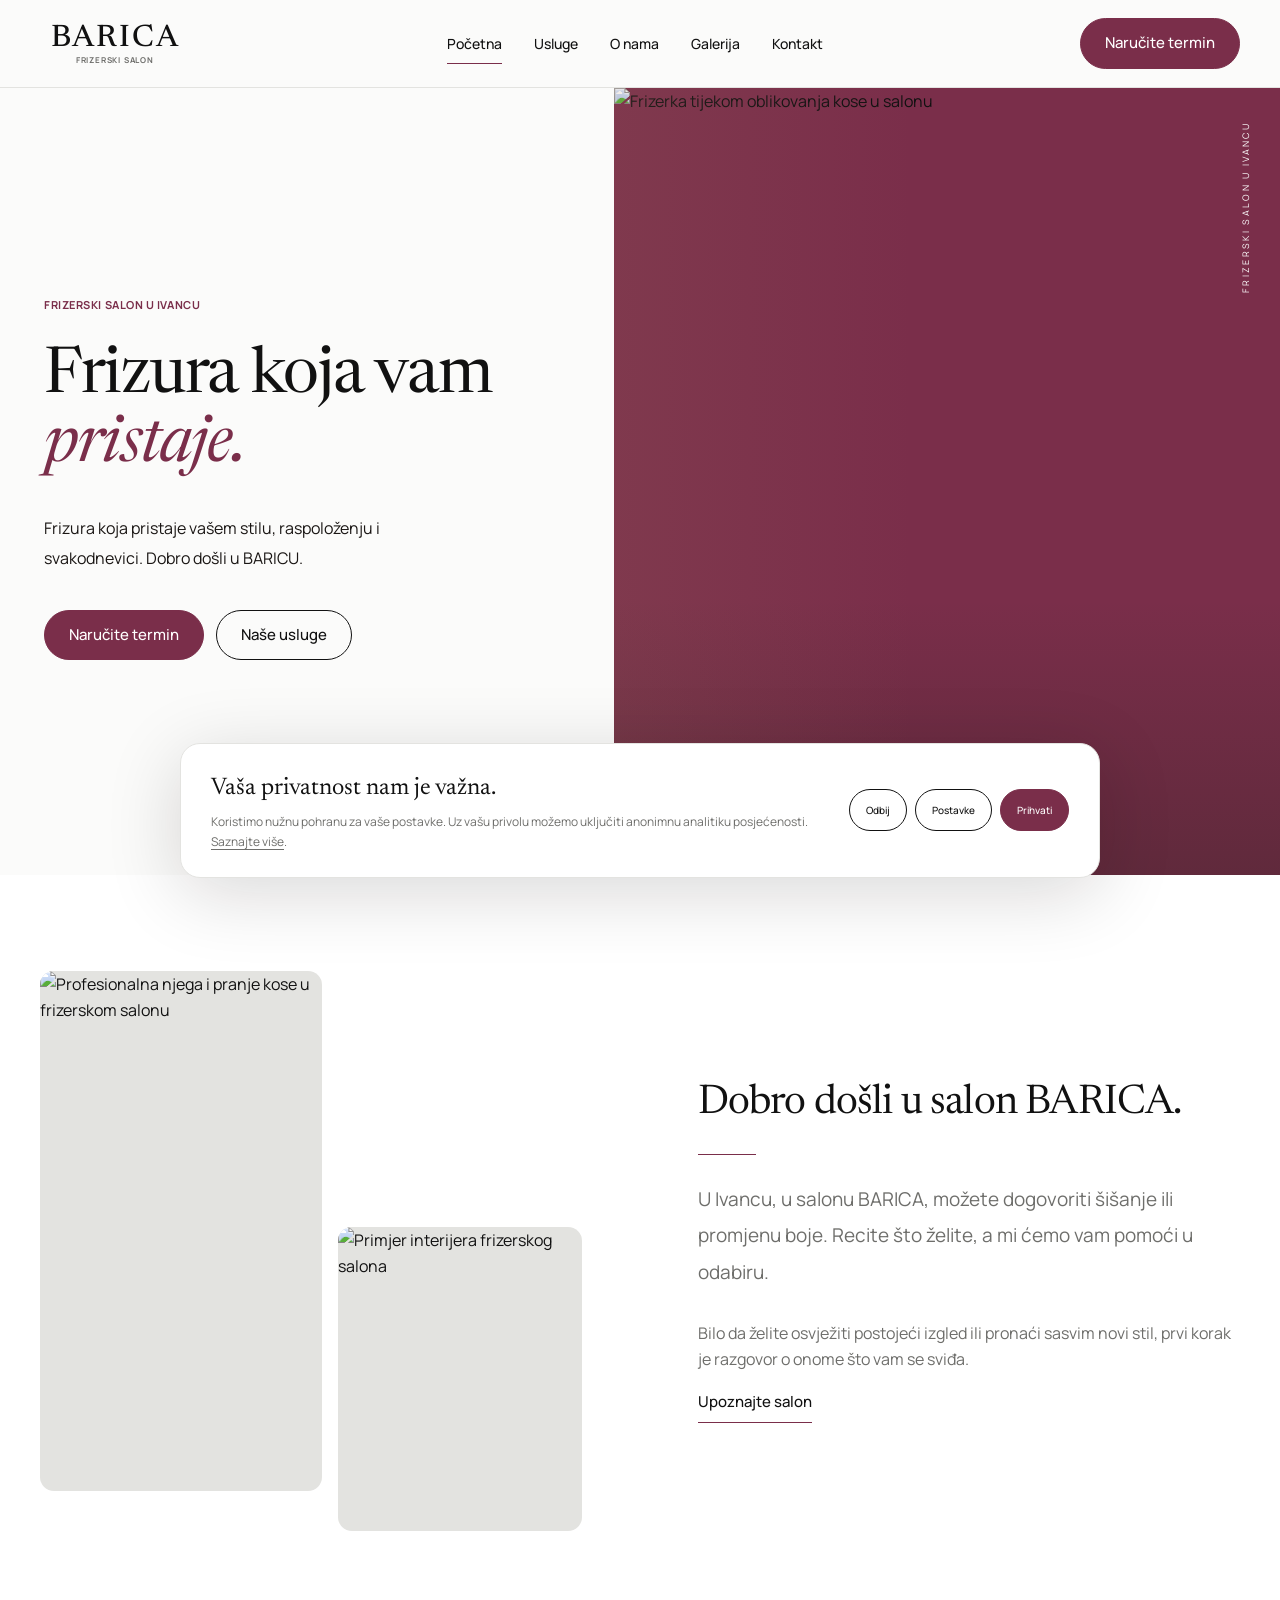
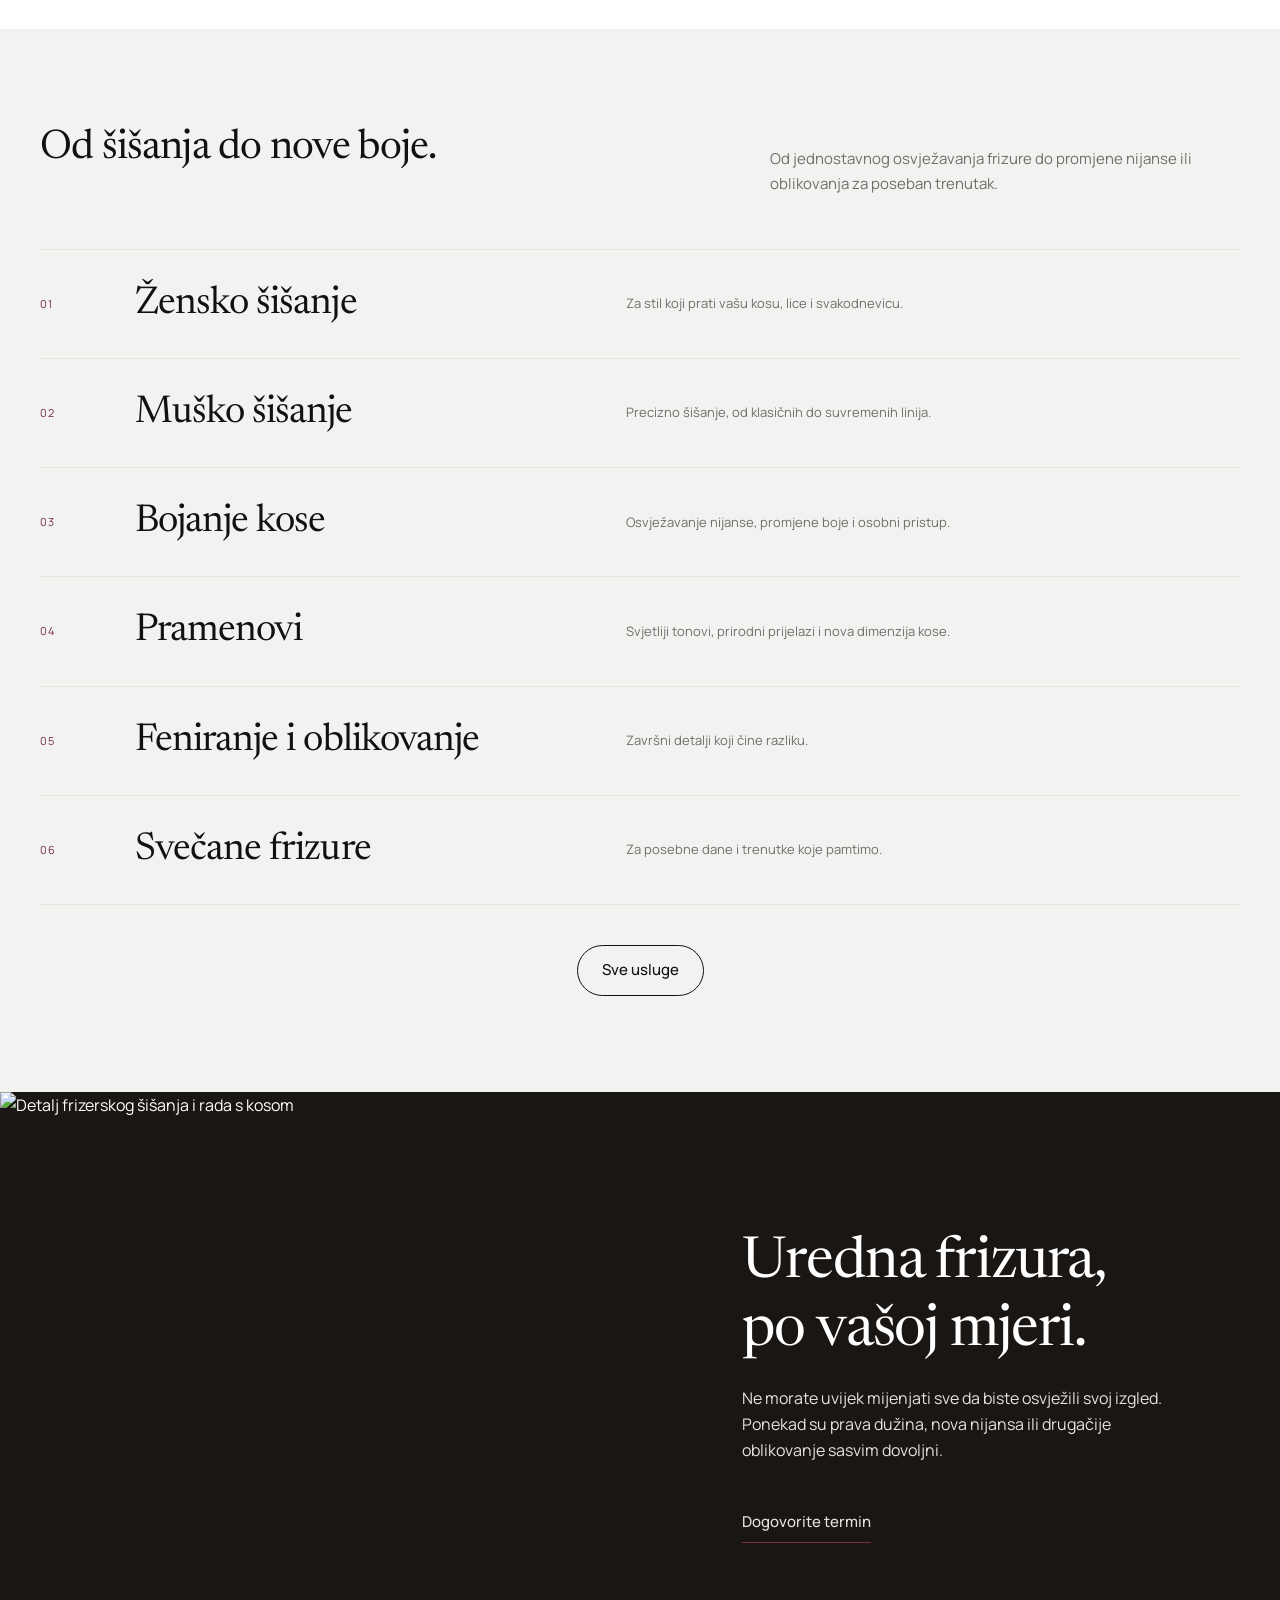
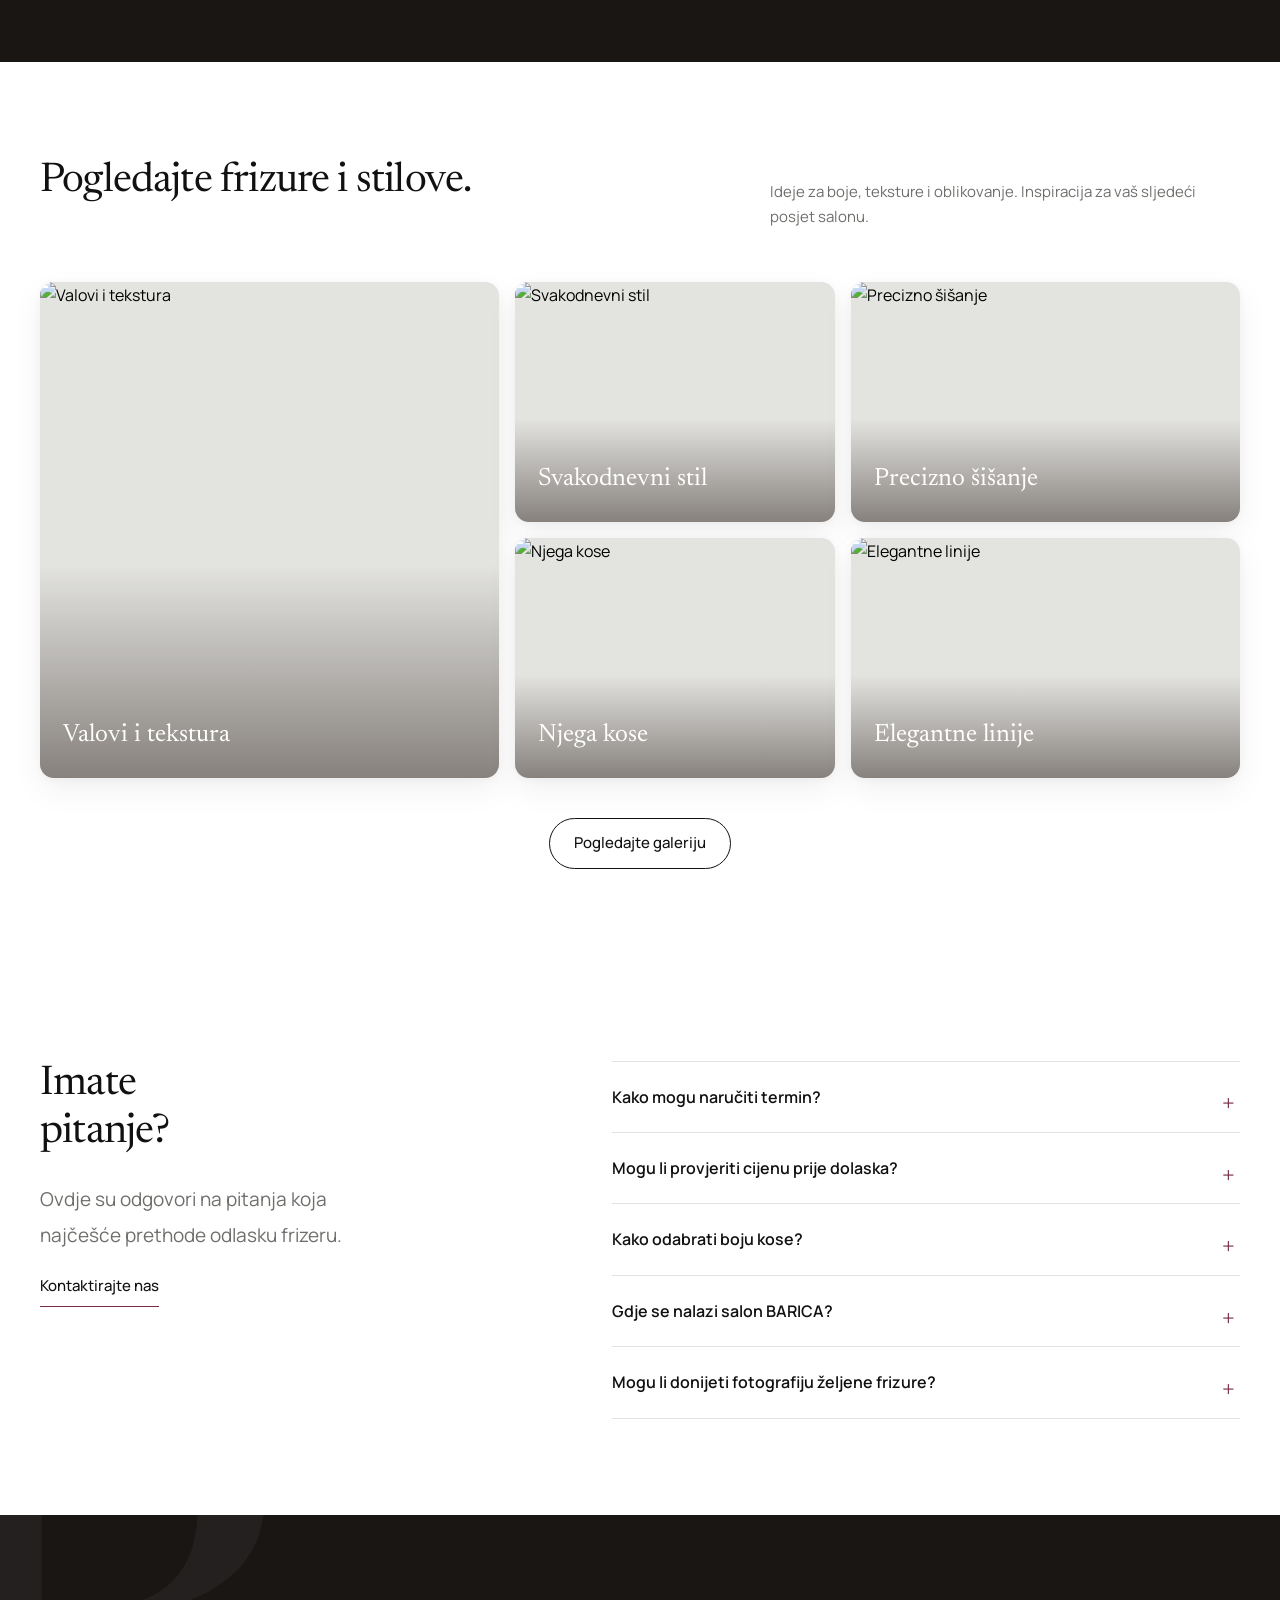
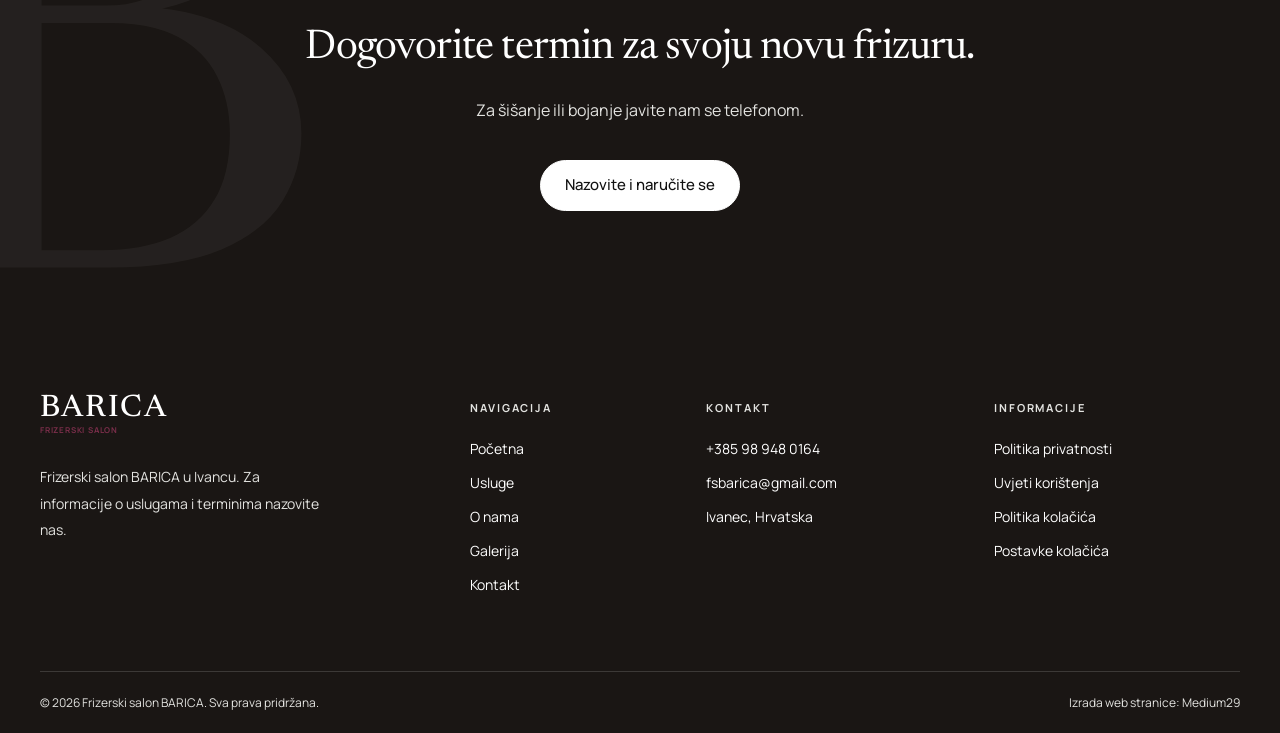
==== commit 81bb8e02: "novi dizajn" ====
--- a/index.html
+++ b/index.html
@@ -1,9 +1,9 @@
-<!doctype html><html lang="hr"><head><meta charset="utf-8"><meta name="viewport" content="width=device-width,initial-scale=1"><meta name="theme-color" content="#29231f"><meta name="color-scheme" content="light"><meta name="robots" content="index,follow,max-image-preview:large"><title>Frizerski salon BARICA Ivanec | Šišanje i oblikovanje kose</title><meta name="description" content="Dobro došli u Frizerski salon BARICA u Ivancu. Istražite šišanje, bojanje i oblikovanje kose te jednostavno dogovorite termin."><meta property="og:type" content="website"><meta property="og:locale" content="hr_HR"><meta property="og:site_name" content="Frizerski salon BARICA"><meta property="og:title" content="Frizerski salon BARICA Ivanec | Šišanje i oblikovanje kose"><meta property="og:description" content="Dobro došli u Frizerski salon BARICA u Ivancu. Istražite šišanje, bojanje i oblikovanje kose te jednostavno dogovorite termin."><meta name="twitter:card" content="summary_large_image"><meta name="twitter:title" content="Frizerski salon BARICA Ivanec | Šišanje i oblikovanje kose"><meta name="twitter:description" content="Dobro došli u Frizerski salon BARICA u Ivancu. Istražite šišanje, bojanje i oblikovanje kose te jednostavno dogovorite termin."><link rel="icon" href="/assets/images/favicon.svg" type="image/svg+xml"><link rel="apple-touch-icon" href="/assets/images/apple-touch-icon.png"><link rel="stylesheet" href="/assets/css/style.css"><link rel="preconnect" href="https://images.unsplash.com" crossorigin><script src="/assets/js/settings.js" defer></script><script src="/assets/js/main.js" defer></script><script type="application/ld+json">{"@context": "https://schema.org", "@type": "HairSalon", "name": "Frizerski salon BARICA", "description": "Frizerski salon BARICA u Ivancu.", "telephone": "+385989480164", "email": "fsbarica@gmail.com", "address": {"@type": "PostalAddress", "addressLocality": "Ivanec", "addressCountry": "HR"}}</script></head><body><script src="/assets/js/early.js"></script><a class="skip-link" href="#glavni-sadrzaj" style="position:absolute;left:-9999px;top:0;z-index:1000;background:white;color:#29231f;padding:12px">Preskoči na sadržaj</a><header class="site-header"><div class="header-inner container"><a class="logo" href="/" aria-label="BARICA — početna"><span class="logo__word">BARICA</span><span class="logo__sub">FRIZERSKI SALON</span></a><nav id="main-nav" class="main-nav" aria-label="Glavna navigacija"><a href="/" aria-current="page">Početna</a><a href="/usluge/">Usluge</a><a href="/o-nama/">O nama</a><a href="/galerija/">Galerija</a><a href="/kontakt/">Kontakt</a></nav><a class="btn header-cta" href="tel:+385989480164">Naručite termin <span aria-hidden="true">↗</span></a><button class="menu-toggle" type="button" aria-label="Otvori izbornik" aria-controls="main-nav" aria-expanded="false"><span class="menu-toggle__lines"></span></button></div></header><main id="glavni-sadrzaj">
-<section class="hero" aria-labelledby="hero-heading"><div class="hero__content"><span class="eyebrow">Frizerski salon · Ivanec</span><h1 id="hero-heading">Ljepota kose.<br><em>Dobar osjećaj.</em></h1><p class="hero__text">Frizura koja pristaje vašem stilu, raspoloženju i svakodnevici. Dobro došli u BARICU.</p><div class="hero__buttons"><a class="btn" href="tel:+385989480164">Naručite termin <span aria-hidden="true">↗</span></a><a class="btn btn--outline" href="/usluge/">Naše usluge</a></div><span class="hero__index">01 / BARICA</span></div><div class="hero__photo"><img class="" src="https://images.unsplash.com/photo-1562322140-8baeececf3df?auto=format&fit=crop&w=1100&q=80" alt="Frizerka tijekom oblikovanja kose u salonu" loading="eager" decoding="async" width="1100" height="1300"><span class="hero__vertical">Hair · Style · Ivanec</span><span class="hero__photo-note">Stil koji nosite sa sobom.</span></div></section>
-<section class="section section--white"><div class="container intro-grid"><div class="intro-grid__photos reveal"><div class="photo"><img class="" src="https://images.unsplash.com/photo-1595476108010-b4d1f102b1b1?auto=format&fit=crop&w=800&q=80" alt="Profesionalna njega i pranje kose u frizerskom salonu" loading="lazy" decoding="async" width="800" height="1100"></div><div class="photo"><img class="" src="https://images.unsplash.com/photo-1521590832167-7bcbfaa6381f?auto=format&fit=crop&w=500&q=80" alt="Inspirativni interijer frizerskog salona" loading="lazy" decoding="async" width="500" height="780"></div></div><div class="intro-grid__copy reveal"><span class="eyebrow">Dobro došli u Baricu</span><h2>Vaša kosa zaslužuje posebnu pažnju.</h2><span class="rule"></span><p class="lead">U Frizerskom salonu BARICA u Ivancu vjerujemo da dobra frizura treba pristajati vašem licu, osobnosti i svakodnevici.</p><p class="text-muted">Bilo da želite osvježiti postojeći izgled ili pronaći sasvim novi stil, prvi korak je razgovor o onome što vam se sviđa.</p><a href="/o-nama/" class="text-link">Upoznajte salon <span class="text-link__arrow" aria-hidden="true">↗</span></a></div></div></section>
-<section class="section section--paper" id="usluge"><div class="container"><div class="section-head reveal"><div><span class="eyebrow">Što radimo</span><h2>Ljepota je u<br><em>detaljima.</em></h2></div><p class="section-head__copy">Od jednostavnog osvježavanja frizure do promjene nijanse ili oblikovanja za poseban trenutak.</p></div><div class="services-list reveal"><a href="/usluge/#usluga-1" class="service-row"><span class="service-row__number">01</span><span class="service-row__name">Žensko šišanje</span><span class="service-row__description">Za stil koji prati vašu kosu, lice i svakodnevicu.</span><span class="service-row__arrow" aria-hidden="true">↗</span></a><a href="/usluge/#usluga-2" class="service-row"><span class="service-row__number">02</span><span class="service-row__name">Muško šišanje</span><span class="service-row__description">Precizno šišanje, od klasičnih do suvremenih linija.</span><span class="service-row__arrow" aria-hidden="true">↗</span></a><a href="/usluge/#usluga-3" class="service-row"><span class="service-row__number">03</span><span class="service-row__name">Bojanje kose</span><span class="service-row__description">Osvježavanje nijanse, promjene boje i osobni pristup.</span><span class="service-row__arrow" aria-hidden="true">↗</span></a><a href="/usluge/#usluga-4" class="service-row"><span class="service-row__number">04</span><span class="service-row__name">Pramenovi</span><span class="service-row__description">Svjetliji tonovi, prirodni prijelazi i nova dimenzija kose.</span><span class="service-row__arrow" aria-hidden="true">↗</span></a><a href="/usluge/#usluga-5" class="service-row"><span class="service-row__number">05</span><span class="service-row__name">Feniranje i oblikovanje</span><span class="service-row__description">Završni detalji koji čine razliku.</span><span class="service-row__arrow" aria-hidden="true">↗</span></a><a href="/usluge/#usluga-6" class="service-row"><span class="service-row__number">06</span><span class="service-row__name">Svečane frizure</span><span class="service-row__description">Za posebne dane i trenutke koje pamtimo.</span><span class="service-row__arrow" aria-hidden="true">↗</span></a></div><div style="text-align:center;margin-top:39px"><a class="btn btn--outline" href="/usluge/">Sve usluge <span aria-hidden="true">↗</span></a></div></div></section>
-<section class="feature-band"><div class="feature-band__photo"><img class="" src="https://images.unsplash.com/photo-1647462741268-e5724e5886c0?auto=format&fit=crop&w=1100&q=80" alt="Detalj frizerskog šišanja i rada s kosom" loading="lazy" decoding="async" width="1100" height="900"></div><div class="feature-band__content reveal"><span class="eyebrow">Male promjene. Velika razlika.</span><h2>Frizura koja govori o vama.</h2><p>Ne morate uvijek mijenjati sve da biste osvježili svoj izgled. Ponekad su prava dužina, nova nijansa ili drugačije oblikovanje sasvim dovoljni.</p><a href="/kontakt/" class="text-link">Dogovorite termin <span class="text-link__arrow" aria-hidden="true">↗</span></a></div></section>
-<section class="section section--white"><div class="container"><div class="section-head reveal"><div><span class="eyebrow">Galerija inspiracije</span><h2>Pronađite svoj<br>sljedeći stil.</h2></div><p class="section-head__copy">Ideje za boje, teksture i oblikovanje. Inspiracija za vaš sljedeći posjet salonu.</p></div><div class="gallery-grid reveal"><button type="button" class="gallery-item gallery-item--tall" data-gallery-photo data-category="boja" data-image="https://images.unsplash.com/photo-1785456411888-c2e842552820?auto=format&fit=crop&w=1800&q=80" data-alt="Valovi i tekstura" data-caption="Valovi i tekstura" aria-label="Povećaj fotografiju: Valovi i tekstura"><img class="" src="https://images.unsplash.com/photo-1785456411888-c2e842552820?auto=format&fit=crop&w=720&q=80" alt="Valovi i tekstura" loading="lazy" decoding="async" width="720" height="840"><span class="gallery-item__title">Valovi i tekstura</span></button><button type="button" class="gallery-item " data-gallery-photo data-category="oblikovanje" data-image="https://images.unsplash.com/photo-1562322140-8baeececf3df?auto=format&fit=crop&w=1800&q=80" data-alt="Svakodnevni stil" data-caption="Svakodnevni stil" aria-label="Povećaj fotografiju: Svakodnevni stil"><img class="" src="https://images.unsplash.com/photo-1562322140-8baeececf3df?auto=format&fit=crop&w=720&q=80" alt="Svakodnevni stil" loading="lazy" decoding="async" width="720" height="840"><span class="gallery-item__title">Svakodnevni stil</span></button><button type="button" class="gallery-item " data-gallery-photo data-category="sisanje" data-image="https://images.unsplash.com/photo-1647462741268-e5724e5886c0?auto=format&fit=crop&w=1800&q=80" data-alt="Precizno šišanje" data-caption="Precizno šišanje" aria-label="Povećaj fotografiju: Precizno šišanje"><img class="" src="https://images.unsplash.com/photo-1647462741268-e5724e5886c0?auto=format&fit=crop&w=720&q=80" alt="Precizno šišanje" loading="lazy" decoding="async" width="720" height="840"><span class="gallery-item__title">Precizno šišanje</span></button><button type="button" class="gallery-item " data-gallery-photo data-category="njega" data-image="https://images.unsplash.com/photo-1717160675643-53a7a2ebaa9f?auto=format&fit=crop&w=1800&q=80" data-alt="Njega kose" data-caption="Njega kose" aria-label="Povećaj fotografiju: Njega kose"><img class="" src="https://images.unsplash.com/photo-1717160675643-53a7a2ebaa9f?auto=format&fit=crop&w=720&q=80" alt="Njega kose" loading="lazy" decoding="async" width="720" height="840"><span class="gallery-item__title">Njega kose</span></button><button type="button" class="gallery-item " data-gallery-photo data-category="oblikovanje" data-image="https://images.unsplash.com/photo-1770576568718-6747e3d85de8?auto=format&fit=crop&w=1800&q=80" data-alt="Elegantne linije" data-caption="Elegantne linije" aria-label="Povećaj fotografiju: Elegantne linije"><img class="" src="https://images.unsplash.com/photo-1770576568718-6747e3d85de8?auto=format&fit=crop&w=720&q=80" alt="Elegantne linije" loading="lazy" decoding="async" width="720" height="840"><span class="gallery-item__title">Elegantne linije</span></button></div><div style="text-align:center;margin-top:40px"><a href="/galerija/" class="btn btn--outline">Otkrijte galeriju <span aria-hidden="true">↗</span></a></div></div></section>
-<section class="section section--paper"><div class="container"><div class="section-head reveal"><div><span class="eyebrow">Naš pristup</span><h2>Dobra frizura<br>počinje razgovorom.</h2></div></div><div class="values reveal"><article class="value"><span class="value__num">01 — Slušamo</span><h3>Vaše želje su važne.</h3><p>Najljepši rezultat počinje razumijevanjem stila koji volite i promjene koju želite.</p></article><article class="value"><span class="value__num">02 — Savjetujemo</span><h3>Stil koji vam pristaje.</h3><p>Frizura treba naglasiti ono najbolje i biti praktična za svakodnevno održavanje.</p></article><article class="value"><span class="value__num">03 — Oblikujemo</span><h3>Trenutak za sebe.</h3><p>Posvetite vrijeme sebi i pronađite novi način da se osjećate dobro u svojoj kosi.</p></article></div></div></section>
-<section class="section section--white"><div class="container faq-grid"><div class="reveal"><span class="eyebrow">Dobro je znati</span><h2>Imate<br>pitanje?</h2><p class="lead">Pronađite odgovore na najčešća pitanja ili nam se jednostavno javite.</p><a href="/kontakt/" class="text-link">Kontaktirajte nas <span class="text-link__arrow" aria-hidden="true">↗</span></a></div><div class="reveal"><div class="faq-list"><details class="faq-item"><summary>Kako mogu naručiti termin? <span class="faq-plus" aria-hidden="true"></span></summary><p>Termin možete dogovoriti telefonskim pozivom na broj +385 98 948 0164. Za sva dodatna pitanja možete nam se javiti i e-mailom.</p></details><details class="faq-item"><summary>Mogu li provjeriti cijenu prije dolaska? <span class="faq-plus" aria-hidden="true"></span></summary><p>Za informacije o cijeni pojedine usluge najbolje je kontaktirati salon. Konačna cijena može ovisiti o željenom tretmanu i vrsti kose.</p></details><details class="faq-item"><summary>Kako odabrati novu frizuru ili boju? <span class="faq-plus" aria-hidden="true"></span></summary><p>Pripremite fotografiju frizure koja vam se sviđa ili opišite što biste željeli promijeniti. Prije tretmana možete razgovarati o mogućnostima.</p></details><details class="faq-item"><summary>Gdje se nalazi salon BARICA? <span class="faq-plus" aria-hidden="true"></span></summary><p>Salon se nalazi u Ivancu. Točnu adresu i upute za dolazak možete provjeriti telefonskim pozivom.</p></details><details class="faq-item"><summary>Mogu li se raspitati za svečanu frizuru? <span class="faq-plus" aria-hidden="true"></span></summary><p>Naravno, nazovite i provjerite koje su opcije i termini dostupni za vaš događaj.</p></details></div></div></div></section><section class="closing"><div class="closing__inner reveal"><span class="eyebrow">Barica · Ivanec</span><h2>Vrijeme je za frizuru u kojoj ćete se osjećati odlično.</h2><p>Dogovorite svoj termin i pronađite stil koji odgovara vama.</p><a class="btn btn--light" href="tel:+385989480164">Nazovite i naručite se <span aria-hidden="true">↗</span></a></div></section>
-</main><footer class="footer"><div class="container"><div class="footer__top"><div class="footer__brand"><a class="logo" href="/" aria-label="BARICA — početna"><span class="logo__word">BARICA</span><span class="logo__sub">FRIZERSKI SALON</span></a><p class="footer__copy">Mjesto za novu frizuru i trenutak posvećen vama. Pronađite inspiraciju, upoznajte naše usluge i dogovorite svoj termin.</p></div><div><h3>Istražite</h3><div class="footer__links"><a href="/">Početna</a><a href="/usluge/">Usluge</a><a href="/o-nama/">O nama</a><a href="/galerija/">Galerija</a><a href="/kontakt/">Kontakt</a></div></div><div><h3>Kontakt</h3><div class="footer__links"><a href="tel:+385989480164">+385 98 948 0164</a><a href="mailto:fsbarica@gmail.com">fsbarica@gmail.com</a><span>Ivanec, Hrvatska</span></div></div><div><h3>Informacije</h3><div class="footer__links"><a href="/politika-privatnosti/">Politika privatnosti</a><a href="/uvjeti-koristenja/">Uvjeti korištenja</a><a href="/politika-kolacica/">Politika kolačića</a><a href="#" data-cookie-settings>Postavke kolačića</a></div></div></div><div class="footer__bottom"><span>© <span data-year>2026</span> Frizerski salon BARICA. Sva prava pridržana.</span><span class="footer__signature">Izrada web stranice: <a href="https://medium29.com" target="_blank" rel="noopener noreferrer">Medium29</a></span></div></div></footer><a class="mobile-book" href="tel:+385989480164">Nazovite i naručite termin</a><div class="cookie-banner" role="region" aria-label="Postavke kolačića" hidden><div class="cookie-banner__text"><strong>Vaša privatnost nam je važna.</strong><p>Koristimo nužnu pohranu za vaše postavke. Uz vašu privolu možemo uključiti anonimnu analitiku posjećenosti. <a href="/politika-kolacica/" style="text-decoration:underline">Saznajte više</a>.</p></div><div class="cookie-banner__actions"><button class="btn btn--outline" type="button" data-cookie-reject>Odbij</button><button class="btn btn--outline" type="button" data-cookie-settings>Postavke</button><button class="btn" type="button" data-cookie-accept>Prihvati</button></div></div><div class="cookie-modal" hidden role="presentation"><div class="cookie-modal__panel" role="dialog" aria-modal="true" aria-label="Postavke kolačića" tabindex="-1"><button type="button" class="cookie-close" aria-label="Zatvori postavke" data-cookie-close>×</button><span class="eyebrow">Privatnost</span><h2>Vaše postavke</h2><p>Sami odlučujete koje neobavezne tehnologije dopuštate. Odluku možete promijeniti u podnožju stranice.</p><div class="cookie-setting"><div><strong>Nužne postavke</strong><small>Potrebne za spremanje vašeg izbora.</small></div><input type="checkbox" checked disabled aria-label="Nužne postavke uvijek su aktivne"></div><label class="cookie-setting" for="cookie-analytics"><div><strong>Analitika</strong><small>Opcionalno mjerenje posjećenosti, samo uz privolu i nakon konfiguracije.</small></div><input type="checkbox" id="cookie-analytics"></label><div class="cookie-modal__actions"><button class="btn btn--outline" type="button" data-cookie-reject>Odbij sve</button><button class="btn" type="button" data-cookie-save>Spremi odabir</button></div></div></div><div class="intro" role="presentation"><div class="intro__inner"><div class="intro__tiny">Dobro došli</div><div class="intro__word" aria-label="BARICA"><span style="--i:0">B</span><span style="--i:1">A</span><span style="--i:2">R</span><span style="--i:3">I</span><span style="--i:4">C</span><span style="--i:5">A</span></div><span class="intro__rule"></span><div class="intro__caption">Frizerski salon · Ivanec</div></div><button type="button" class="intro__skip">Preskoči intro</button></div><div class="lightbox" role="dialog" aria-label="Pregled fotografije" aria-modal="true" hidden><button type="button" class="lightbox__close" aria-label="Zatvori fotografiju">×</button><button type="button" class="lightbox__arrow lightbox__prev" aria-label="Prethodna fotografija">‹</button><img class="lightbox__image" alt=""><button type="button" class="lightbox__arrow lightbox__next" aria-label="Sljedeća fotografija">›</button><span class="lightbox__caption"></span></div></body></html>+<!doctype html>
+<html lang="hr"><head><meta charset="utf-8"/><meta content="width=device-width,initial-scale=1" name="viewport"/><meta content="#FBFBFA" name="theme-color"/><meta content="light" name="color-scheme"/><meta content="index,follow,max-image-preview:large" name="robots"/><title>Frizerski salon BARICA Ivanec | Šišanje i oblikovanje kose</title><meta content="Frizerski salon BARICA u Ivancu. Pregledajte usluge šišanja i bojanja te nazovite za termin." name="description"/><meta content="website" property="og:type"/><meta content="hr_HR" property="og:locale"/><meta content="Frizerski salon BARICA" property="og:site_name"/><meta content="Frizerski salon BARICA Ivanec | Šišanje i oblikovanje kose" property="og:title"/><meta content="Frizerski salon BARICA u Ivancu. Pregledajte usluge šišanja i bojanja te nazovite za termin." property="og:description"/><meta content="summary_large_image" name="twitter:card"/><meta content="Frizerski salon BARICA Ivanec | Šišanje i oblikovanje kose" name="twitter:title"/><meta content="Frizerski salon BARICA u Ivancu. Pregledajte usluge šišanja i bojanja te nazovite za termin." name="twitter:description"/><link href="/assets/images/favicon.svg" rel="icon" type="image/svg+xml"/><link href="/assets/images/apple-touch-icon.png" rel="apple-touch-icon"/><link href="/assets/css/style.css" rel="stylesheet"/><script defer="" src="/assets/js/settings.js"></script><script defer="" src="/assets/js/main.js"></script><script type="application/ld+json">{"@context":"https://schema.org","@type":"HairSalon","name":"Frizerski salon BARICA","description":"Frizerski salon BARICA u Ivancu.","telephone":"+385989480164","email":"fsbarica@gmail.com","address":{"@type":"PostalAddress","addressLocality":"Ivanec","addressCountry":"HR"}}</script></head><body><script src="/assets/js/early.js"></script><a class="skip-link skip-link--hidden" href="#glavni-sadrzaj">Preskoči na sadržaj</a><header class="site-header"><div class="header-inner container"><a aria-label="BARICA — početna" class="logo" href="/"><span class="logo__word">BARICA</span><span class="logo__sub">FRIZERSKI SALON</span></a><nav aria-label="Glavna navigacija" class="main-nav" id="main-nav"><a aria-current="page" href="/">Početna</a><a href="/usluge/">Usluge</a><a href="/o-nama/">O nama</a><a href="/galerija/">Galerija</a><a href="/kontakt/">Kontakt</a></nav><a class="btn header-cta" href="tel:+385989480164">Naručite termin </a><button aria-controls="main-nav" aria-expanded="false" aria-label="Otvori izbornik" class="menu-toggle" type="button"><span class="menu-toggle__lines"></span></button></div></header><main id="glavni-sadrzaj">
+<section aria-labelledby="hero-heading" class="hero"><div class="hero__content"><span class="eyebrow">Frizerski salon u Ivancu</span><h1 id="hero-heading">Frizura koja vam <em>pristaje.</em></h1><p class="hero__text">Frizura koja pristaje vašem stilu, raspoloženju i svakodnevici. Dobro došli u BARICU.</p><div class="hero__buttons"><a class="btn" href="tel:+385989480164">Naručite termin </a><a class="btn btn--outline" href="/usluge/">Naše usluge</a></div></div><div class="hero__photo"><img alt="Frizerka tijekom oblikovanja kose u salonu" decoding="async" height="1300" loading="eager" src="https://images.unsplash.com/photo-1562322140-8baeececf3df?auto=format&amp;fit=crop&amp;w=1100&amp;q=80" width="1100"/><span class="hero__vertical">Frizerski salon u Ivancu</span><span class="hero__photo-note">Stil koji nosite sa sobom.</span></div></section>
+<section class="section section--white"><div class="container intro-grid"><div class="intro-grid__photos reveal"><div class="photo"><img alt="Profesionalna njega i pranje kose u frizerskom salonu" decoding="async" height="1100" loading="lazy" src="https://images.unsplash.com/photo-1595476108010-b4d1f102b1b1?auto=format&amp;fit=crop&amp;w=800&amp;q=80" width="800"/></div><div class="photo"><img alt="Primjer interijera frizerskog salona" decoding="async" height="780" loading="lazy" src="https://images.unsplash.com/photo-1521590832167-7bcbfaa6381f?auto=format&amp;fit=crop&amp;w=500&amp;q=80" width="500"/></div></div><div class="intro-grid__copy reveal"><h2>Dobro došli u salon BARICA.</h2><span class="rule"></span><p class="lead">U Ivancu, u salonu BARICA, možete dogovoriti šišanje ili promjenu boje. Recite što želite, a mi ćemo vam pomoći u odabiru.</p><p class="text-muted">Bilo da želite osvježiti postojeći izgled ili pronaći sasvim novi stil, prvi korak je razgovor o onome što vam se sviđa.</p><a class="text-link" href="/o-nama/">Upoznajte salon </a></div></div></section>
+<section class="section section--paper" id="usluge"><div class="container"><div class="section-head reveal"><div><h2>Od šišanja do nove boje.</h2></div><p class="section-head__copy">Od jednostavnog osvježavanja frizure do promjene nijanse ili oblikovanja za poseban trenutak.</p></div><div class="services-list reveal"><a class="service-row" href="/usluge/#usluga-1"><span class="service-row__number">01</span><span class="service-row__name">Žensko šišanje</span><span class="service-row__description">Za stil koji prati vašu kosu, lice i svakodnevicu.</span></a><a class="service-row" href="/usluge/#usluga-2"><span class="service-row__number">02</span><span class="service-row__name">Muško šišanje</span><span class="service-row__description">Precizno šišanje, od klasičnih do suvremenih linija.</span></a><a class="service-row" href="/usluge/#usluga-3"><span class="service-row__number">03</span><span class="service-row__name">Bojanje kose</span><span class="service-row__description">Osvježavanje nijanse, promjene boje i osobni pristup.</span></a><a class="service-row" href="/usluge/#usluga-4"><span class="service-row__number">04</span><span class="service-row__name">Pramenovi</span><span class="service-row__description">Svjetliji tonovi, prirodni prijelazi i nova dimenzija kose.</span></a><a class="service-row" href="/usluge/#usluga-5"><span class="service-row__number">05</span><span class="service-row__name">Feniranje i oblikovanje</span><span class="service-row__description">Završni detalji koji čine razliku.</span></a><a class="service-row" href="/usluge/#usluga-6"><span class="service-row__number">06</span><span class="service-row__name">Svečane frizure</span><span class="service-row__description">Za posebne dane i trenutke koje pamtimo.</span></a></div><div class="section-actions"><a class="btn btn--outline" href="/usluge/">Sve usluge </a></div></div></section>
+<section class="feature-band"><div class="feature-band__photo"><img alt="Detalj frizerskog šišanja i rada s kosom" decoding="async" height="900" loading="lazy" src="https://images.unsplash.com/photo-1647462741268-e5724e5886c0?auto=format&amp;fit=crop&amp;w=1100&amp;q=80" width="1100"/></div><div class="feature-band__content reveal"><h2>Uredna frizura, po vašoj mjeri.</h2><p>Ne morate uvijek mijenjati sve da biste osvježili svoj izgled. Ponekad su prava dužina, nova nijansa ili drugačije oblikovanje sasvim dovoljni.</p><a class="text-link" href="/kontakt/">Dogovorite termin </a></div></section>
+<section class="section section--white"><div class="container"><div class="section-head reveal"><div><h2>Pogledajte frizure i stilove.</h2></div><p class="section-head__copy">Ideje za boje, teksture i oblikovanje. Inspiracija za vaš sljedeći posjet salonu.</p></div><div class="gallery-grid reveal"><button aria-label="Povećaj fotografiju: Valovi i tekstura" class="gallery-item gallery-item--tall" data-alt="Valovi i tekstura" data-caption="Valovi i tekstura" data-category="boja" data-gallery-photo="" data-image="https://images.unsplash.com/photo-1785456411888-c2e842552820?auto=format&amp;fit=crop&amp;w=1800&amp;q=80" type="button"><img alt="Valovi i tekstura" decoding="async" height="840" loading="lazy" src="https://images.unsplash.com/photo-1785456411888-c2e842552820?auto=format&amp;fit=crop&amp;w=720&amp;q=80" width="720"/><span class="gallery-item__title">Valovi i tekstura</span></button><button aria-label="Povećaj fotografiju: Svakodnevni stil" class="gallery-item" data-alt="Svakodnevni stil" data-caption="Svakodnevni stil" data-category="oblikovanje" data-gallery-photo="" data-image="https://images.unsplash.com/photo-1562322140-8baeececf3df?auto=format&amp;fit=crop&amp;w=1800&amp;q=80" type="button"><img alt="Svakodnevni stil" decoding="async" height="840" loading="lazy" src="https://images.unsplash.com/photo-1562322140-8baeececf3df?auto=format&amp;fit=crop&amp;w=720&amp;q=80" width="720"/><span class="gallery-item__title">Svakodnevni stil</span></button><button aria-label="Povećaj fotografiju: Precizno šišanje" class="gallery-item" data-alt="Precizno šišanje" data-caption="Precizno šišanje" data-category="sisanje" data-gallery-photo="" data-image="https://images.unsplash.com/photo-1647462741268-e5724e5886c0?auto=format&amp;fit=crop&amp;w=1800&amp;q=80" type="button"><img alt="Precizno šišanje" decoding="async" height="840" loading="lazy" src="https://images.unsplash.com/photo-1647462741268-e5724e5886c0?auto=format&amp;fit=crop&amp;w=720&amp;q=80" width="720"/><span class="gallery-item__title">Precizno šišanje</span></button><button aria-label="Povećaj fotografiju: Njega kose" class="gallery-item" data-alt="Njega kose" data-caption="Njega kose" data-category="njega" data-gallery-photo="" data-image="https://images.unsplash.com/photo-1717160675643-53a7a2ebaa9f?auto=format&amp;fit=crop&amp;w=1800&amp;q=80" type="button"><img alt="Njega kose" decoding="async" height="840" loading="lazy" src="https://images.unsplash.com/photo-1717160675643-53a7a2ebaa9f?auto=format&amp;fit=crop&amp;w=720&amp;q=80" width="720"/><span class="gallery-item__title">Njega kose</span></button><button aria-label="Povećaj fotografiju: Elegantne linije" class="gallery-item" data-alt="Elegantne linije" data-caption="Elegantne linije" data-category="oblikovanje" data-gallery-photo="" data-image="https://images.unsplash.com/photo-1770576568718-6747e3d85de8?auto=format&amp;fit=crop&amp;w=1800&amp;q=80" type="button"><img alt="Elegantne linije" decoding="async" height="840" loading="lazy" src="https://images.unsplash.com/photo-1770576568718-6747e3d85de8?auto=format&amp;fit=crop&amp;w=720&amp;q=80" width="720"/><span class="gallery-item__title">Elegantne linije</span></button></div><div class="section-actions"><a class="btn btn--outline" href="/galerija/">Pogledajte galeriju </a></div></div></section>
+<section class="section section--white"><div class="container faq-grid"><div class="reveal"><h2>Imate<br/>pitanje?</h2><p class="lead">Ovdje su odgovori na pitanja koja najčešće prethode odlasku frizeru.</p><a class="text-link" href="/kontakt/">Kontaktirajte nas </a></div><div class="reveal"><div class="faq-list"><details class="faq-item"><summary>Kako mogu naručiti termin? <span aria-hidden="true" class="faq-plus"></span></summary><p>Za dogovor termina nazovite +385 98 948 0164.</p></details><details class="faq-item"><summary>Mogu li provjeriti cijenu prije dolaska? <span aria-hidden="true" class="faq-plus"></span></summary><p>Cijena bojanja može ovisiti o dužini i gustoći kose. Za okvirnu ponudu opišite uslugu koju želite.</p></details><details class="faq-item"><summary>Kako odabrati boju kose? <span aria-hidden="true" class="faq-plus"></span></summary><p>Prije bojanja vrijedi razgovarati o postojećoj boji, željenoj nijansi i održavanju.</p></details><details class="faq-item"><summary>Gdje se nalazi salon BARICA? <span aria-hidden="true" class="faq-plus"></span></summary><p>Salon je u Ivancu. Točnu adresu dodat ćemo nakon potvrde.</p></details><details class="faq-item"><summary>Mogu li donijeti fotografiju željene frizure? <span aria-hidden="true" class="faq-plus"></span></summary><p>Da. Fotografija je koristan primjer za razgovor o obliku i boji.</p></details></div></div></div></section><section class="closing"><div class="closing__inner reveal"><h2>Dogovorite termin za svoju novu frizuru.</h2><p>Za šišanje ili bojanje javite nam se telefonom.</p><a class="btn btn--light" href="tel:+385989480164">Nazovite i naručite se </a></div></section>
+</main><footer class="footer"><div class="container"><div class="footer__top"><div class="footer__brand"><a aria-label="BARICA — početna" class="logo" href="/"><span class="logo__word">BARICA</span><span class="logo__sub">FRIZERSKI SALON</span></a><p class="footer__copy">Frizerski salon BARICA u Ivancu. Za informacije o uslugama i terminima nazovite nas.</p></div><div><h3>Navigacija</h3><div class="footer__links"><a href="/">Početna</a><a href="/usluge/">Usluge</a><a href="/o-nama/">O nama</a><a href="/galerija/">Galerija</a><a href="/kontakt/">Kontakt</a></div></div><div><h3>Kontakt</h3><div class="footer__links"><a href="tel:+385989480164">+385 98 948 0164</a><a href="mailto:fsbarica@gmail.com">fsbarica@gmail.com</a><span>Ivanec, Hrvatska</span></div></div><div><h3>Informacije</h3><div class="footer__links"><a href="/politika-privatnosti/">Politika privatnosti</a><a href="/uvjeti-koristenja/">Uvjeti korištenja</a><a href="/politika-kolacica/">Politika kolačića</a><a data-cookie-settings="" href="#">Postavke kolačića</a></div></div></div><div class="footer__bottom"><span>© <span data-year="">2026</span> Frizerski salon BARICA. Sva prava pridržana.</span><span class="footer__signature">Izrada web stranice: <a href="https://medium29.com" rel="noopener noreferrer" target="_blank">Medium29</a></span></div></div></footer><a class="mobile-book" href="tel:+385989480164">Nazovite i naručite termin</a><div aria-label="Postavke kolačića" class="cookie-banner" hidden="" role="region"><div class="cookie-banner__text"><strong>Vaša privatnost nam je važna.</strong><p>Koristimo nužnu pohranu za vaše postavke. Uz vašu privolu možemo uključiti anonimnu analitiku posjećenosti. <a class="text-underlined" href="/politika-kolacica/">Saznajte više</a>.</p></div><div class="cookie-banner__actions"><button class="btn btn--outline" data-cookie-reject="" type="button">Odbij</button><button class="btn btn--outline" data-cookie-settings="" type="button">Postavke</button><button class="btn" data-cookie-accept="" type="button">Prihvati</button></div></div><div class="cookie-modal" hidden="" role="presentation"><div aria-label="Postavke kolačića" aria-modal="true" class="cookie-modal__panel" role="dialog" tabindex="-1"><button aria-label="Zatvori postavke" class="cookie-close" data-cookie-close="" type="button">×</button><span class="eyebrow">Privatnost</span><h2>Vaše postavke</h2><p>Sami odlučujete koje neobavezne tehnologije dopuštate. Odluku možete promijeniti u podnožju stranice.</p><div class="cookie-setting"><div><strong>Nužne postavke</strong><small>Potrebne za spremanje vašeg izbora.</small></div><input aria-label="Nužne postavke uvijek su aktivne" checked="" disabled="" type="checkbox"/></div><label class="cookie-setting" for="cookie-analytics"><div><strong>Analitika</strong><small>Opcionalno mjerenje posjećenosti, samo uz privolu i nakon konfiguracije.</small></div><input id="cookie-analytics" type="checkbox"/></label><div class="cookie-modal__actions"><button class="btn btn--outline" data-cookie-reject="" type="button">Odbij sve</button><button class="btn" data-cookie-save="" type="button">Spremi odabir</button></div></div></div><div class="intro" role="presentation"><div class="intro__inner"><div class="intro__tiny">Dobro došli</div><div aria-label="BARICA" class="intro__word"><span style="--i:0">B</span><span style="--i:1">A</span><span style="--i:2">R</span><span style="--i:3">I</span><span style="--i:4">C</span><span style="--i:5">A</span></div><span class="intro__rule"></span><div class="intro__caption">Frizerski salon · Ivanec</div></div><button class="intro__skip" type="button">Preskoči intro</button></div><div aria-label="Pregled fotografije" aria-modal="true" class="lightbox" hidden="" role="dialog"><button aria-label="Zatvori fotografiju" class="lightbox__close" type="button">×</button><button aria-label="Prethodna fotografija" class="lightbox__arrow lightbox__prev" type="button">‹</button><img alt="" class="lightbox__image"/><button aria-label="Sljedeća fotografija" class="lightbox__arrow lightbox__next" type="button">›</button><span class="lightbox__caption"></span></div></body></html>
--- a/assets/css/style.css
+++ b/assets/css/style.css
@@ -1,50 +1,118 @@
-:root{--ink:#29231f;--brown:#352a25;--muted:#777069;--copper:#a57660;--copper-dark:#895c49;--cream:#f9f6f1;--paper:#f1eae3;--white:#fff;--line:#dfd6cf;--serif:'Iowan Old Style','Baskerville','Palatino Linotype','Book Antiqua',Georgia,serif;--sans:'Segoe UI',Inter,'Helvetica Neue',Arial,sans-serif;--container:1260px;--header:88px;--radius:2px;scroll-behavior:smooth}
-*{box-sizing:border-box}html{scroll-padding-top:110px}body{margin:0;background:var(--cream);color:var(--ink);font-family:var(--sans);font-size:16px;line-height:1.65;-webkit-font-smoothing:antialiased}img{display:block;width:100%;height:auto}button,input,select,textarea{font:inherit}button,a{-webkit-tap-highlight-color:transparent}a{color:inherit;text-decoration:none}button{cursor:pointer}a:focus-visible,button:focus-visible,input:focus-visible,textarea:focus-visible,select:focus-visible{outline:3px solid var(--copper);outline-offset:4px}::selection{background:#caa991;color:#221b16}.container{width:min(calc(100% - 88px),var(--container));margin-inline:auto}.eyebrow{font-size:10px;font-weight:700;letter-spacing:.245em;text-transform:uppercase;color:var(--copper-dark);line-height:1.5}.section{padding:116px 0}.section--compact{padding:82px 0}.section--white{background:var(--white)}.section--paper{background:var(--paper)}.section--dark{background:var(--brown);color:#fff}.section-head{display:flex;gap:40px;justify-content:space-between;align-items:end;margin-bottom:52px}.section-head__copy{max-width:470px;color:var(--muted);margin:0;font-size:15px}.section-head__copy.light{color:#d5c8bf}h1,h2,h3,h4,p{margin-top:0}h1,h2,h3{font-weight:400}h1,h2,.display,.serif{font-family:var(--serif)}h1{font-size:clamp(56px,6.9vw,116px);line-height:1.02;letter-spacing:-.053em}h2{font-size:clamp(43px,5vw,78px);line-height:1.08;letter-spacing:-.045em;margin-bottom:24px}h3{font-size:clamp(25px,2.2vw,34px);line-height:1.15;letter-spacing:-.03em}.lead{font-size:clamp(16px,1.55vw,19px);color:var(--muted);line-height:1.9;max-width:620px}.text-muted{color:var(--muted)}.rule{width:58px;height:1px;background:var(--copper);display:block;margin:26px 0}.btn{min-height:54px;display:inline-flex;align-items:center;justify-content:center;gap:18px;border:1px solid var(--brown);background:var(--brown);color:#fff;padding:14px 26px;font-size:11px;letter-spacing:.13em;text-transform:uppercase;font-weight:700;transition:background .22s,color .22s,border-color .22s,transform .22s;white-space:normal;text-align:center}.btn:hover{background:#584239;border-color:#584239;transform:translateY(-2px)}.btn--outline{background:transparent;color:var(--ink)}.btn--outline:hover{background:var(--brown);color:#fff}.btn--light{background:#fff;color:var(--brown);border-color:#fff}.btn--light:hover{background:#e9ded4;color:var(--brown);border-color:#e9ded4}.btn--quiet{background:transparent;color:var(--ink);border:none;border-bottom:1px solid var(--ink);padding:10px 0;min-height:36px}.btn--quiet:hover{background:transparent;color:var(--copper-dark);border-color:var(--copper-dark);transform:none}.text-link{display:inline-flex;align-items:center;gap:15px;font-size:11px;letter-spacing:.14em;text-transform:uppercase;font-weight:700;border-bottom:1px solid var(--copper);padding-bottom:7px;transition:gap .2s}.text-link:hover{gap:23px}.text-link__arrow{font-size:19px;font-weight:400;line-height:1}.photo{overflow:hidden;background:#e3d7cb;position:relative}.photo img{height:100%;width:100%;object-fit:cover;transition:transform .8s cubic-bezier(.2,.7,.15,1)}.photo:hover img{transform:scale(1.055)}.label-tag{position:absolute;bottom:18px;left:18px;background:#faf7f1df;padding:9px 12px;font-size:10px;letter-spacing:.13em;text-transform:uppercase;color:#40362e}
+@import url('https://fonts.googleapis.com/css2?family=Manrope:wght@400;500;700&family=Newsreader:opsz,wght@6..72,400&display=swap');
+:root{--bg:#FBFBFA;--surface:#F2F2F0;--ink:#111111;--muted:#6E6E6B;--line:#E3E3E0;--accent:#7A2E4A;--dark:#1A1614;--white:#FFFFFF;--serif:'Newsreader',Georgia,serif;--sans:'Manrope','Segoe UI',Arial,sans-serif;--container:1260px;--header:88px}
+*{box-sizing:border-box}html{scroll-padding-top:var(--header);scroll-behavior:smooth}body{margin:0;background:var(--bg);color:var(--ink);font-family:var(--sans);font-size:16px;line-height:1.65;-webkit-font-smoothing:antialiased}img{display:block;width:100%;height:auto}button,input,select,textarea{font:inherit}button,a{-webkit-tap-highlight-color:transparent}a{color:inherit;text-decoration:none}button{cursor:pointer}a:focus-visible,button:focus-visible,input:focus-visible,textarea:focus-visible,select:focus-visible{outline:3px solid var(--accent);outline-offset:4px}::selection{background:var(--accent);color:var(--ink)}.container{width:min(calc(100% - 88px),var(--container));margin-inline:auto}.eyebrow{font-size:10px;font-weight:700;letter-spacing:.1em;text-transform:uppercase;color:var(--accent);line-height:1.5}.section{padding:96px 0}.section--white{background:var(--white)}.section--surface{background:var(--surface)}.section-head{display:flex;gap:40px;justify-content:space-between;align-items:end;margin-bottom:52px}.section-head__copy{max-width:470px;color:var(--muted);margin:0;font-size:15px}.section-head__copy.light{color:var(--muted)}h1,h2,h3,h4,p{margin-top:0}h1,h2,h3{font-weight:400}h1,h2,.display,.serif{font-family:var(--serif)}h1{font-size:clamp(56px,6.9vw,116px);line-height:1.02;letter-spacing:-.02em}h2{font-size:clamp(43px,5vw,78px);line-height:1.08;letter-spacing:-.02em;margin-bottom:24px}h3{font-size:clamp(25px,2.2vw,34px);line-height:1.15;letter-spacing:-.03em}.lead{font-size:clamp(16px,1.55vw,19px);color:var(--muted);line-height:1.9;max-width:620px}.text-muted{color:var(--muted)}.rule{width:58px;height:1px;background:var(--accent);display:block;margin:26px 0}.btn{min-height:54px;display:inline-flex;align-items:center;justify-content:center;gap:18px;border:1px solid var(--dark);background:var(--dark);color:var(--white);padding:14px 26px;font-size:11px;letter-spacing:.03em;text-transform:uppercase;font-weight:700;transition:background .22s,color .22s,border-color .22s,transform .22s;white-space:normal;text-align:center}.btn:hover{background:var(--dark);border-color:var(--dark);transform:translateY(-2px)}.btn--outline{background:transparent;color:var(--ink)}.btn--outline:hover{background:var(--dark);color:var(--white)}.btn--light{background:var(--white);color:var(--dark);border-color:var(--white)}.btn--light:hover{background:var(--line);color:var(--dark);border-color:var(--line)}.text-link{display:inline-flex;align-items:center;gap:15px;font-size:11px;letter-spacing:.03em;text-transform:uppercase;font-weight:700;border-bottom:1px solid var(--accent);padding-bottom:7px;transition:gap .2s}.text-link:hover{gap:23px}.text-link__arrow{font-size:19px;font-weight:400;line-height:1}.photo{overflow:hidden;background:var(--line);position:relative}.photo img{height:100%;width:100%;object-fit:cover;transition:transform .8s cubic-bezier(.2,.7,.15,1)}.photo:hover img{transform:scale(1.04)}
 /* Header */
-.site-header{height:var(--header);position:sticky;top:0;z-index:80;background:rgba(249,246,241,.95);backdrop-filter:blur(18px);border-bottom:1px solid rgba(70,52,42,.08);transition:box-shadow .25s,height .25s}.site-header.is-scrolled{box-shadow:0 12px 34px rgba(40,31,25,.045)}.header-inner{height:100%;display:flex;align-items:center;gap:35px}.logo{display:inline-flex;flex-direction:column;align-items:center;gap:2px;line-height:1;flex:none;min-width:149px}.logo__word{font-family:var(--serif);font-size:31px;letter-spacing:.185em;font-weight:500;margin-right:-.185em}.logo__sub{font-size:8px;font-weight:700;letter-spacing:.275em;margin-right:-.275em;color:var(--copper-dark)}.main-nav{display:flex;gap:clamp(16px,2.5vw,42px);justify-content:center;margin:auto}.main-nav a{font-size:11px;text-transform:uppercase;letter-spacing:.13em;font-weight:700;white-space:nowrap;position:relative}.main-nav a:after{content:'';position:absolute;left:0;right:100%;height:1px;bottom:-9px;background:var(--copper);transition:right .2s}.main-nav a:hover:after,.main-nav a[aria-current=page]:after{right:0}.header-cta{min-height:45px;padding:12px 18px;font-size:10px}.menu-toggle{display:none;align-items:center;justify-content:center;border:0;background:transparent;padding:9px;width:44px;height:44px;margin-left:auto}.menu-toggle__lines,.menu-toggle__lines:before,.menu-toggle__lines:after{width:23px;height:1.5px;background:var(--ink);display:block;position:relative;transition:transform .22s}.menu-toggle__lines:before,.menu-toggle__lines:after{content:'';position:absolute;left:0}.menu-toggle__lines:before{top:-7px}.menu-toggle__lines:after{top:7px}.menu-toggle[aria-expanded=true] .menu-toggle__lines{background:transparent}.menu-toggle[aria-expanded=true] .menu-toggle__lines:before{top:0;transform:rotate(45deg)}.menu-toggle[aria-expanded=true] .menu-toggle__lines:after{top:0;transform:rotate(-45deg)}
+.site-header{height:var(--header);position:sticky;top:0;z-index:80;background:rgba(249,246,241,.95);backdrop-filter:blur(18px);border-bottom:1px solid rgba(70,52,42,.08);transition:box-shadow .25s,height .25s}.site-header.is-scrolled{box-shadow:0 12px 34px rgba(40,31,25,.045)}.header-inner{height:100%;display:flex;align-items:center;gap:35px}.logo{display:inline-flex;flex-direction:column;align-items:center;gap:2px;line-height:1;flex:none;min-width:149px}.logo__word{font-family:var(--serif);font-size:31px;letter-spacing:.05em;font-weight:500;margin-right:-.185em}.logo__sub{font-size:8px;font-weight:700;letter-spacing:.1em;margin-right:-.275em;color:var(--accent)}.main-nav{display:flex;gap:clamp(16px,2.5vw,42px);justify-content:center;margin:auto}.main-nav a{font-size:11px;text-transform:uppercase;letter-spacing:.03em;font-weight:700;white-space:nowrap;position:relative}.main-nav a:after{content:'';position:absolute;left:0;right:100%;height:1px;bottom:-9px;background:var(--accent);transition:right .2s}.main-nav a:hover:after,.main-nav a[aria-current=page]:after{right:0}.header-cta{min-height:45px;padding:12px 18px;font-size:10px}.menu-toggle{display:none;align-items:center;justify-content:center;border:0;background:transparent;padding:9px;width:44px;height:44px;margin-left:auto}.menu-toggle__lines,.menu-toggle__lines:before,.menu-toggle__lines:after{width:23px;height:2px;background:var(--ink);display:block;position:relative;transition:transform .22s}.menu-toggle__lines:before,.menu-toggle__lines:after{content:'';position:absolute;left:0}.menu-toggle__lines:before{top:-7px}.menu-toggle__lines:after{top:7px}.menu-toggle[aria-expanded=true] .menu-toggle__lines{background:transparent}.menu-toggle[aria-expanded=true] .menu-toggle__lines:before{top:0;transform:rotate(45deg)}.menu-toggle[aria-expanded=true] .menu-toggle__lines:after{top:0;transform:rotate(-45deg)}
 /* Intro */
 .intro{position:fixed;inset:0;z-index:999;background:linear-gradient(110deg,rgba(34,27,24,.90),rgba(58,39,32,.89)),url('https://images.unsplash.com/photo-1600948836101-f9ffda59d250?auto=format&fit=crop&w=1300&q=70') center/cover;display:grid;place-items:center;overflow:hidden;animation:introFallback .45s ease 2.9s both}.intro:before{content:'';position:absolute;inset:-35%;border:1px solid #ffffff12;border-radius:50%;transform:translate(43%,-14%) rotate(-28deg);pointer-events:none}.intro:after{content:'';position:absolute;inset:20% -30% auto auto;width:80vw;height:80vw;max-width:800px;max-height:800px;border:1px solid #ffffff10;border-radius:50%;pointer-events:none}.intro__inner{position:relative;color:#fff;text-align:center;padding:25px}.intro__tiny{font-size:10px;letter-spacing:.42em;margin-bottom:22px;text-transform:uppercase;color:#ccb7a9;animation:introSub .7s ease .25s both}.intro__word{display:flex;justify-content:center;align-items:center;font-size:clamp(70px,15vw,150px);font-family:var(--serif);letter-spacing:.015em;line-height:1}.intro__word span{display:inline-block;opacity:0;transform:translateY(22px);filter:blur(8px);animation:introChar .68s cubic-bezier(.15,.65,.3,1) forwards;animation-delay:calc(.32s + var(--i)*.13s)}.intro__rule{display:block;height:1px;width:0;background:#cfaa95;margin:28px auto 0;animation:ruleGrow .7s ease 1.28s forwards}.intro__caption{font-size:11px;letter-spacing:.34em;text-transform:uppercase;color:#dbc7b7;opacity:0;animation:introSub .6s ease 1.5s forwards;margin-top:16px}.intro__skip{position:absolute;bottom:25px;right:28px;background:none;border:none;color:#f5e7d9cc;font-size:10px;letter-spacing:.16em;text-transform:uppercase}.intro.is-hidden{opacity:0;visibility:hidden;pointer-events:none;transition:opacity .44s ease,visibility .44s}.intro[hidden]{display:none!important}@keyframes introChar{to{opacity:1;transform:translateY(0);filter:blur(0)}}@keyframes introSub{to{opacity:1}}@keyframes ruleGrow{to{width:96px}}@keyframes introFallback{to{opacity:0;visibility:hidden;pointer-events:none}}
 /* Hero */
-.hero{display:grid;grid-template-columns:48% 52%;min-height:min(730px,calc(100svh - var(--header)));background:var(--cream)}.hero__content{display:flex;flex-direction:column;align-items:start;justify-content:center;padding:70px clamp(32px,5.7vw,104px) 75px max(44px,calc((100vw - var(--container))/2));position:relative;z-index:1}.hero .eyebrow{margin-bottom:29px}.hero h1{margin-bottom:32px}.hero h1 em{font-weight:400;color:var(--copper-dark)}.hero__text{max-width:390px;color:#655d55;font-size:16px;line-height:1.9;margin-bottom:36px}.hero__buttons{display:flex;gap:12px;flex-wrap:wrap}.hero__photo{position:relative;background:#8f7969;overflow:hidden}.hero__photo img{width:100%;height:100%;object-fit:cover;object-position:center 34%;filter:saturate(.82) contrast(.95)}.hero__photo:after{content:'';position:absolute;inset:0;background:linear-gradient(90deg,#a27b6323,transparent 45%),linear-gradient(0deg,#2b211f55,transparent 35%);pointer-events:none}.hero__photo-note{position:absolute;bottom:35px;left:40px;z-index:1;color:#fff;border-left:1px solid #fff9;padding-left:17px;text-transform:uppercase;letter-spacing:.22em;font-size:9px;line-height:1.8}.hero__vertical{position:absolute;right:26px;top:34px;writing-mode:vertical-rl;transform:rotate(180deg);color:#fff;z-index:2;font-size:9px;letter-spacing:.26em;text-transform:uppercase}.hero__index{font-family:var(--serif);font-size:17px;color:var(--copper);margin-top:52px}
+.hero{display:grid;grid-template-columns:48% 52%;min-height:min(730px,calc(100svh - var(--header)));background:var(--bg)}.hero__content{display:flex;flex-direction:column;align-items:start;justify-content:center;padding:70px clamp(32px,5.7vw,104px) 75px max(44px,calc((100vw - var(--container))/2));position:relative;z-index:1}.hero .eyebrow{margin-bottom:29px}.hero h1{margin-bottom:32px}.hero h1 em{font-weight:400;color:var(--accent)}.hero__text{max-width:390px;color:var(--dark);font-size:16px;line-height:1.9;margin-bottom:36px}.hero__buttons{display:flex;gap:12px;flex-wrap:wrap}.hero__photo{position:relative;background:var(--accent);overflow:hidden}.hero__photo img{width:100%;height:100%;object-fit:cover;object-position:center 34%;filter:none}.hero__photo:after{content:'';position:absolute;inset:0;background:linear-gradient(90deg,rgba(162,123,99,0.14),transparent 45%),linear-gradient(0deg,rgba(43,33,31,0.33),transparent 35%);pointer-events:none}.hero__photo-note{position:absolute;bottom:35px;left:40px;z-index:1;color:var(--white);border-left:1px solid rgba(255,255,255,0.60);padding-left:17px;text-transform:uppercase;letter-spacing:.22em;font-size:9px;line-height:1.8}.hero__vertical{position:absolute;right:26px;top:34px;writing-mode:vertical-rl;transform:rotate(180deg);color:var(--white);z-index:2;font-size:9px;letter-spacing:.26em;text-transform:uppercase}.hero__index{font-family:var(--serif);font-size:17px;color:var(--accent);margin-top:48px}
 /* editorial */
-.intro-grid{display:grid;grid-template-columns:1fr 1fr;gap:clamp(55px,9vw,150px);align-items:center}.intro-grid__photos{display:grid;grid-template-columns:1fr 45%;align-items:end;gap:22px;padding-bottom:42px}.intro-grid__photos .photo:first-child{height:525px}.intro-grid__photos .photo:nth-child(2){height:300px;margin-bottom:-44px}.intro-grid__copy{padding:25px 0}.intro-grid__copy .eyebrow{margin-bottom:22px}.intro-grid__copy h2{max-width:610px}.intro-grid__copy .lead{margin-bottom:30px}.small-caption{font-size:11px;letter-spacing:.17em;text-transform:uppercase;color:var(--copper-dark)}
+.intro-grid{display:grid;grid-template-columns:1fr 1fr;gap:clamp(55px,9vw,150px);align-items:center}.intro-grid__photos{display:grid;grid-template-columns:1fr 45%;align-items:end;gap:22px;padding-bottom:42px}.intro-grid__photos .photo:first-child{height:520px}.intro-grid__photos .photo:nth-child(2){height:304px;margin-bottom:-40px}.intro-grid__copy{padding:25px 0}.intro-grid__copy .eyebrow{margin-bottom:22px}.intro-grid__copy h2{max-width:610px}.intro-grid__copy .lead{margin-bottom:30px}
 /* services */
-.services-list{border-top:1px solid #d7ccc2}.service-row{display:grid;grid-template-columns:70px 1fr 1.2fr 30px;align-items:center;gap:25px;border-bottom:1px solid #d7ccc2;padding:34px 0;transition:padding .25s,background .25s}.service-row:hover{padding-inline:13px;background:#ffffff60}.service-row__number{color:var(--copper-dark);font-size:11px;letter-spacing:.12em}.service-row__name{font-family:var(--serif);font-size:clamp(30px,3vw,46px);letter-spacing:-.025em;line-height:1.15}.service-row__description{color:var(--muted);font-size:13px;max-width:365px}.service-row__arrow{font-size:23px;color:var(--copper);justify-self:end}.services-side{display:grid;grid-template-columns:1fr 1fr;gap:20px;margin-top:62px}.services-side .photo{height:370px}.services-side .photo:first-child{height:450px;margin-top:35px}
+.services-list{border-top:1px solid var(--line)}.service-row{display:grid;grid-template-columns:70px 1fr 1.2fr 30px;align-items:center;gap:25px;border-bottom:1px solid var(--line);padding:32px 0;transition:padding .25s,background .25s}.service-row:hover{padding-inline:13px;background:rgba(255,255,255,0.38)}.service-row__number{color:var(--accent);font-size:11px;letter-spacing:.12em}.service-row__name{font-family:var(--serif);font-size:clamp(30px,3vw,46px);letter-spacing:-.025em;line-height:1.15}.service-row__description{color:var(--muted);font-size:13px;max-width:365px}.service-row__arrow{font-size:23px;color:var(--accent);justify-self:end}.services-side .photo{height:370px}.services-side .photo:first-child{height:450px;margin-top:35px}
 /* feature band */
-.feature-band{display:grid;grid-template-columns:1fr 1fr;background:#3f312b;color:#f9f4ee}.feature-band__photo{min-height:570px;overflow:hidden}.feature-band__photo img{height:100%;object-fit:cover;filter:brightness(.8) saturate(.8)}.feature-band__content{padding:95px min(8vw,120px);display:flex;flex-direction:column;justify-content:center}.feature-band .eyebrow{color:#d6ae99}.feature-band h2{font-size:clamp(43px,4.5vw,74px);margin:19px 0}.feature-band p{color:#d5c6bc;max-width:480px}.feature-band .text-link{color:#fff;align-self:start;margin-top:30px}
+.feature-band{display:grid;grid-template-columns:1fr 1fr;background:var(--dark);color:var(--surface)}.feature-band__photo{min-height:570px;overflow:hidden}.feature-band__photo img{height:100%;object-fit:cover;filter:none}.feature-band__content{padding:95px min(8vw,120px);display:flex;flex-direction:column;justify-content:center}.feature-band .eyebrow{color:var(--accent)}.feature-band h2{font-size:clamp(43px,4.5vw,74px);margin:19px 0}.feature-band p{color:var(--accent);max-width:480px}.feature-band .text-link{color:var(--white);align-self:start;margin-top:30px}
 /* gallery */
-.gallery-grid{display:grid;grid-template-columns:1.18fr .82fr 1fr;grid-auto-rows:225px;gap:17px}.gallery-item{position:relative;border:0;padding:0;background:#dbcabc;overflow:hidden;text-align:left;cursor:pointer}.gallery-item img{height:100%;width:100%;object-fit:cover;transition:transform .7s cubic-bezier(.2,.7,.15,1)}.gallery-item:hover img{transform:scale(1.06)}.gallery-item:after{content:'';position:absolute;inset:0;background:linear-gradient(0deg,#2217127a,transparent 43%);pointer-events:none}.gallery-item__title{position:absolute;bottom:22px;left:23px;color:white;font-family:var(--serif);font-size:25px;z-index:1}.gallery-item--tall{grid-row:span 2}.gallery-item--wide{grid-column:span 2}.gallery-filters{display:flex;flex-wrap:wrap;gap:10px;margin:20px 0 38px}.filter-btn{border:1px solid var(--line);background:transparent;color:var(--ink);font-size:11px;letter-spacing:.1em;text-transform:uppercase;padding:11px 17px}.filter-btn:hover,.filter-btn[aria-pressed=true]{background:var(--brown);border-color:var(--brown);color:#fff}.gallery-item[hidden]{display:none!important}
+.gallery-grid{display:grid;grid-template-columns:1.18fr .82fr 1fr;grid-auto-rows:240px;gap:16px}.gallery-item{position:relative;border:0;padding:0;background:var(--line);overflow:hidden;text-align:left;cursor:pointer}.gallery-item img{height:100%;width:100%;object-fit:cover;transition:transform .7s cubic-bezier(.2,.7,.15,1)}.gallery-item:hover img{transform:scale(1.06)}.gallery-item:after{content:'';position:absolute;inset:0;background:linear-gradient(0deg,rgba(34,23,18,0.48),transparent 43%);pointer-events:none}.gallery-item__title{position:absolute;bottom:22px;left:23px;color:white;font-family:var(--serif);font-size:25px;z-index:1}.gallery-item--tall{grid-row:span 2}.gallery-item--wide{grid-column:span 2}.gallery-filters{display:flex;flex-wrap:wrap;gap:10px;margin:20px 0 38px}.filter-btn{border:1px solid var(--line);background:transparent;color:var(--ink);font-size:11px;letter-spacing:.1em;text-transform:uppercase;padding:11px 17px}.filter-btn:hover,.filter-btn[aria-pressed=true]{background:var(--dark);border-color:var(--dark);color:var(--white)}.gallery-item[hidden]{display:none!important}
 /* values */
-.values{display:grid;grid-template-columns:repeat(3,1fr);gap:60px}.value{border-top:1px solid #bcb0a7;padding-top:26px}.value__num{font-size:11px;letter-spacing:.16em;color:var(--copper-dark);display:block;margin-bottom:25px}.value h3{font-size:31px;margin-bottom:15px}.value p{font-size:14px;color:var(--muted);line-height:1.85;max-width:330px}
+.values{display:grid;grid-template-columns:repeat(3,1fr);gap:60px}.value{border-top:1px solid var(--muted);padding-top:26px}.value__num{font-size:11px;letter-spacing:.03em;color:var(--accent);display:block;margin-bottom:25px}.value h3{font-size:31px;margin-bottom:15px}.value p{font-size:14px;color:var(--muted);line-height:1.85;max-width:330px}
 /* faq */
-.faq-grid{display:grid;grid-template-columns:1fr 1.5fr;gap:12vw}.faq-grid .lead{max-width:350px}.faq-item{border-bottom:1px solid var(--line)}.faq-item:first-child{border-top:1px solid var(--line)}.faq-item summary{list-style:none;cursor:pointer;display:flex;align-items:center;justify-content:space-between;gap:30px;padding:22px 0;font-size:16px;font-weight:600}.faq-item summary::-webkit-details-marker{display:none}.faq-plus{width:23px;height:23px;display:grid;place-items:center;flex:none;font-size:22px;color:var(--copper);font-weight:300}.faq-plus:before{content:'+'}.faq-item[open] .faq-plus:before{content:'−'}.faq-item p{color:var(--muted);font-size:14px;margin:-5px 0 25px;max-width:650px}
+.faq-grid{display:grid;grid-template-columns:1fr 1.5fr;gap:12vw}.faq-grid .lead{max-width:350px}.faq-item{border-bottom:1px solid var(--line)}.faq-item:first-child{border-top:1px solid var(--line)}.faq-item summary{list-style:none;cursor:pointer;display:flex;align-items:center;justify-content:space-between;gap:30px;padding:22px 0;font-size:16px;font-weight:600}.faq-item summary::-webkit-details-marker{display:none}.faq-plus{width:23px;height:23px;display:grid;place-items:center;flex:none;font-size:22px;color:var(--accent);font-weight:300}.faq-plus:before{content:'+'}.faq-item[open] .faq-plus:before{content:'−'}.faq-item p{color:var(--muted);font-size:14px;margin:-5px 0 25px;max-width:650px}
 /* closing */
-.closing{background:#3d302a;position:relative;text-align:center;color:#fff;padding:110px 20px;overflow:hidden}.closing:before{content:'B';position:absolute;font-family:var(--serif);font-size:min(52vw,680px);line-height:1;left:0;top:50%;transform:translate(-25%,-51%);color:#fff06;opacity:.045;pointer-events:none}.closing__inner{position:relative;max-width:820px;margin:auto}.closing .eyebrow{color:#e3bda7;margin-bottom:18px}.closing h2{margin-bottom:24px}.closing p{color:#decfc5;margin-bottom:37px}
+.closing{background:var(--dark);position:relative;text-align:center;color:var(--white);padding:110px 20px;overflow:hidden}.closing:before{content:'B';position:absolute;font-family:var(--serif);font-size:min(52vw,680px);line-height:1;left:0;top:50%;transform:translate(-25%,-51%);color:var(--white);opacity:.045;pointer-events:none}.closing__inner{position:relative;max-width:820px;margin:auto}.closing .eyebrow{color:var(--accent);margin-bottom:18px}.closing h2{margin-bottom:24px}.closing p{color:var(--line);margin-bottom:37px}
 /* page headers */
-.page-hero{background:var(--paper);padding:95px 0 95px}.page-hero__inner{display:grid;grid-template-columns:1.25fr .75fr;align-items:end;gap:60px}.page-hero h1{margin:16px 0 0;font-size:clamp(61px,8vw,118px)}.page-hero p{color:var(--muted);max-width:400px;margin-bottom:14px}.page-hero--photo{position:relative;color:#fff;min-height:460px;display:flex;align-items:end;overflow:hidden}.page-hero--photo .page-hero__bg{position:absolute;inset:0;width:100%;height:100%;object-fit:cover;filter:brightness(.55) saturate(.8)}.page-hero--photo .page-hero__inner{position:relative;z-index:1;width:100%}.page-hero--photo p{color:#efe6df}
+.page-hero{background:var(--surface);padding:95px 0 95px}.page-hero__inner{display:grid;grid-template-columns:1.25fr .75fr;align-items:end;gap:60px}.page-hero h1{margin:16px 0 0;font-size:clamp(61px,8vw,118px)}.page-hero p{color:var(--muted);max-width:400px;margin-bottom:14px}.page-hero--photo{position:relative;color:var(--white);min-height:460px;display:flex;align-items:end;overflow:hidden}.page-hero--photo .page-hero__bg{position:absolute;inset:0;width:100%;height:100%;object-fit:cover;filter:none}.page-hero--photo .page-hero__inner{position:relative;z-index:1;width:100%}.page-hero--photo p{color:var(--surface)}
 /* services detail */
 .services-detail{display:grid;gap:100px}.service-detail{display:grid;grid-template-columns:1fr 1fr;gap:clamp(42px,8vw,130px);align-items:center}.service-detail:nth-child(even) .service-detail__photo{order:2}.service-detail__photo{height:470px}.service-detail__text{max-width:500px}.service-detail__text .eyebrow{margin-bottom:22px}.service-detail__text h2{font-size:clamp(43px,4.6vw,70px)}.service-detail__text p{color:var(--muted)}.service-detail__text .text-link{margin-top:24px}.service-detail__list{list-style:none;padding:0;margin:24px 0}.service-detail__list li{padding:10px 0;border-bottom:1px solid var(--line);font-size:14px}
 /* story */
-.story-grid{display:grid;grid-template-columns:.9fr 1.1fr;gap:clamp(40px,10vw,160px);align-items:center}.story-grid .photo{height:610px}.story-grid h2{max-width:700px}.story-grid p{color:var(--muted)}.quote{font-family:var(--serif);font-style:italic;font-size:clamp(29px,3vw,46px);line-height:1.36;border-left:2px solid var(--copper);padding-left:31px;margin:35px 0}
+.story-grid{display:grid;grid-template-columns:.9fr 1.1fr;gap:clamp(40px,10vw,160px);align-items:center}.story-grid .photo{height:610px}.story-grid h2{max-width:700px}.story-grid p{color:var(--muted)}.quote{font-family:var(--serif);font-style:italic;font-size:clamp(29px,3vw,46px);line-height:1.36;border-left:2px solid var(--accent);padding-left:31px;margin:35px 0}
 /* contact */
-.contact-grid{display:grid;grid-template-columns:.9fr 1.1fr;gap:clamp(50px,9vw,130px)}.contact-card{border-bottom:1px solid var(--line);padding:22px 0}.contact-card .eyebrow{display:block;margin-bottom:8px}.contact-card__value{font-family:var(--serif);font-size:clamp(25px,2.4vw,38px);line-height:1.4;overflow-wrap:anywhere}.contact-form{background:#fff;padding:clamp(26px,4vw,58px);border:1px solid #eee5dc}.contact-form h3{font-size:38px;margin-bottom:12px}.contact-form__intro{font-size:14px;color:var(--muted);margin-bottom:27px}.field-grid{display:grid;grid-template-columns:1fr 1fr;gap:18px}.field{display:flex;flex-direction:column;gap:6px;margin-bottom:19px}.field label{font-size:11px;letter-spacing:.09em;text-transform:uppercase;font-weight:700}.field input,.field textarea{width:100%;border:1px solid #d9cec5;background:#fbf9f6;padding:15px 14px;border-radius:0;color:var(--ink);min-height:52px}.field textarea{resize:vertical;min-height:145px}.checkline{display:flex;gap:13px;align-items:start;font-size:12px;color:var(--muted);line-height:1.65;margin:10px 0 27px}.checkline input{margin-top:4px;accent-color:var(--copper-dark)}.checkline a{text-decoration:underline}.form-status{min-height:0;font-size:13px;margin-top:13px}.form-status.is-success{color:#276847}.form-status.is-error{color:#a0382d}.map-placeholder{background:linear-gradient(135deg,#e8ded2 0%,#f4eee7 100%);min-height:315px;display:grid;place-items:center;text-align:center;padding:35px;border:1px solid #dcd0c5}.map-placeholder__icon{font-family:var(--serif);font-size:110px;line-height:1;color:#a38473}.map-placeholder h3{font-size:29px;margin:10px 0}.map-placeholder p{font-size:14px;color:var(--muted);max-width:460px;margin-bottom:10px}
+.contact-grid{display:grid;grid-template-columns:.9fr 1.1fr;gap:clamp(50px,9vw,130px)}.contact-card{border-bottom:1px solid var(--line);padding:22px 0}.contact-card .eyebrow{display:block;margin-bottom:8px}.contact-card__value{font-family:var(--serif);font-size:clamp(25px,2.4vw,38px);line-height:1.4;overflow-wrap:anywhere}.contact-form{background:var(--white);padding:clamp(26px,4vw,58px);border:1px solid var(--line)}.contact-form h3{font-size:38px;margin-bottom:12px}.contact-form__intro{font-size:14px;color:var(--muted);margin-bottom:27px}.field-grid{display:grid;grid-template-columns:1fr 1fr;gap:18px}.field{display:flex;flex-direction:column;gap:6px;margin-bottom:19px}.field label{font-size:11px;letter-spacing:.09em;text-transform:uppercase;font-weight:700}.field input,.field textarea{width:100%;border:1px solid var(--line);background:var(--white);padding:15px 14px;border-radius:0;color:var(--ink);min-height:52px}.field textarea{resize:vertical;min-height:145px}.checkline{display:flex;gap:13px;align-items:start;font-size:12px;color:var(--muted);line-height:1.65;margin:10px 0 27px}.checkline input{margin-top:4px;accent-color:var(--accent)}.checkline a{text-decoration:underline}.form-status{min-height:0;font-size:13px;margin-top:13px}.form-status.is-success{color:var(--dark)}.form-status.is-error{color:var(--dark)}.map-placeholder{background:linear-gradient(135deg,var(--line) 0%,var(--surface) 100%);min-height:315px;display:grid;place-items:center;text-align:center;padding:35px;border:1px solid var(--line)}.map-placeholder__icon{font-family:var(--serif);font-size:110px;line-height:1;color:var(--accent)}.map-placeholder h3{font-size:29px;margin:10px 0}.map-placeholder p{font-size:14px;color:var(--muted);max-width:460px;margin-bottom:10px}
 /* legal */
-.legal{max-width:850px;margin:auto}.legal h2{font-size:38px;margin:42px 0 12px}.legal h3{font-size:23px;margin:28px 0 9px}.legal p,.legal li{font-size:15px;color:#625b55}.legal li{margin:8px 0}.legal a{text-decoration:underline}.legal .notice{background:#f1e7dc;border-left:3px solid var(--copper);padding:18px 23px;font-size:14px;color:#5b4940}
+.legal{max-width:850px;margin:auto}.legal h2{font-size:38px;margin:42px 0 12px}.legal h3{font-size:23px;margin:28px 0 9px}.legal p,.legal li{font-size:15px;color:var(--dark)}.legal li{margin:8px 0}.legal a{text-decoration:underline}.legal .notice{background:var(--surface);border-left:3px solid var(--accent);padding:18px 23px;font-size:14px;color:var(--dark)}
 /* footer */
-.footer{background:#211c19;color:#f4eee8;padding:72px 0 20px}.footer__top{display:grid;grid-template-columns:1.5fr .75fr .95fr .95fr;gap:42px;margin-bottom:75px}.footer .logo{align-items:start;width:max-content;margin-bottom:30px;color:#fff}.footer .logo__sub{color:#d6ac95}.footer__copy{font-size:14px;color:#bcaea2;max-width:285px;line-height:1.9}.footer h3{font-size:11px;color:#e0bba6;font-family:var(--sans);text-transform:uppercase;letter-spacing:.17em;font-weight:700;margin:9px 0 22px}.footer__links{display:flex;flex-direction:column;gap:11px;font-size:14px;color:#d7cac0}.footer__links a:hover,.footer__bottom a:hover{color:#fff;text-decoration:underline}.footer__bottom{border-top:1px solid #ffffff27;padding-top:21px;display:flex;gap:18px;justify-content:space-between;flex-wrap:wrap;color:#a79b92;font-size:12px}.footer__bottom a{color:#c7b3a5}.footer__signature{color:#bcaaa0}
+.footer{background:var(--ink);color:var(--surface);padding:72px 0 20px}.footer__top{display:grid;grid-template-columns:1.5fr .75fr .95fr .95fr;gap:42px;margin-bottom:75px}.footer .logo{align-items:start;width:max-content;margin-bottom:30px;color:var(--white)}.footer .logo__sub{color:var(--accent)}.footer__copy{font-size:14px;color:var(--accent);max-width:285px;line-height:1.9}.footer h3{font-size:11px;color:var(--accent);font-family:var(--sans);text-transform:uppercase;letter-spacing:.17em;font-weight:700;margin:9px 0 22px}.footer__links{display:flex;flex-direction:column;gap:11px;font-size:14px;color:var(--line)}.footer__links a:hover,.footer__bottom a:hover{color:var(--white);text-decoration:underline}.footer__bottom{border-top:1px solid rgba(255,255,255,0.15);padding-top:21px;display:flex;gap:18px;justify-content:space-between;flex-wrap:wrap;color:var(--muted);font-size:12px}.footer__bottom a{color:var(--accent)}.footer__signature{color:var(--accent)}
 /* cookies */
-.cookie-banner{position:fixed;z-index:150;bottom:22px;left:22px;right:22px;background:#fff;color:var(--ink);box-shadow:0 15px 75px #100e0a2a;border:1px solid #e5dcd3;padding:25px 30px;display:grid;grid-template-columns:1fr auto;gap:30px;align-items:center;max-width:920px;margin:auto}.cookie-banner[hidden],.cookie-modal[hidden]{display:none!important}.cookie-banner__text strong{font-family:var(--serif);font-size:24px;font-weight:400}.cookie-banner__text p{font-size:12px;max-width:610px;color:var(--muted);line-height:1.65;margin:4px 0 0}.cookie-banner__actions{display:flex;gap:8px;flex-wrap:wrap}.cookie-banner__actions button{min-height:42px;padding:10px 16px;font-size:10px}.cookie-modal{position:fixed;inset:0;z-index:170;background:#13100e99;display:flex;align-items:center;justify-content:center;padding:20px}.cookie-modal__panel{width:min(100%,530px);background:#fff;padding:38px;max-height:calc(100svh - 40px);overflow:auto}.cookie-modal__panel h2{font-size:38px}.cookie-modal__panel p{font-size:13px;color:var(--muted)}.cookie-setting{border-block:1px solid var(--line);padding:18px 0;display:flex;justify-content:space-between;gap:25px;align-items:center}.cookie-setting strong{font-size:14px}.cookie-setting small{display:block;color:var(--muted);font-size:12px}.cookie-setting input{width:23px;height:23px;accent-color:var(--copper-dark);flex:none}.cookie-modal__actions{display:flex;gap:10px;justify-content:end;flex-wrap:wrap;margin-top:25px}.cookie-modal__actions .btn{min-height:43px;font-size:10px}.cookie-close{float:right;border:0;background:transparent;color:var(--ink);font-size:26px;line-height:1}
+.cookie-banner{position:fixed;z-index:150;bottom:22px;left:22px;right:22px;background:var(--white);color:var(--ink);box-shadow:0 15px 75px rgba(16,14,10,0.16);border:1px solid var(--line);padding:25px 30px;display:grid;grid-template-columns:1fr auto;gap:30px;align-items:center;max-width:920px;margin:auto}.cookie-banner[hidden],.cookie-modal[hidden]{display:none!important}.cookie-banner__text strong{font-family:var(--serif);font-size:24px;font-weight:400}.cookie-banner__text p{font-size:12px;max-width:610px;color:var(--muted);line-height:1.65;margin:4px 0 0}.cookie-banner__actions{display:flex;gap:8px;flex-wrap:wrap}.cookie-banner__actions button{min-height:42px;padding:10px 16px;font-size:10px}.cookie-modal{position:fixed;inset:0;z-index:170;background:rgba(19,16,14,0.60);display:flex;align-items:center;justify-content:center;padding:20px}.cookie-modal__panel{width:min(100%,530px);background:var(--white);padding:38px;max-height:calc(100svh - 40px);overflow:auto}.cookie-modal__panel h2{font-size:38px}.cookie-modal__panel p{font-size:13px;color:var(--muted)}.cookie-setting{border-block:1px solid var(--line);padding:18px 0;display:flex;justify-content:space-between;gap:25px;align-items:center}.cookie-setting strong{font-size:14px}.cookie-setting small{display:block;color:var(--muted);font-size:12px}.cookie-setting input{width:23px;height:23px;accent-color:var(--accent);flex:none}.cookie-modal__actions{display:flex;gap:10px;justify-content:end;flex-wrap:wrap;margin-top:25px}.cookie-modal__actions .btn{min-height:43px;font-size:10px}.cookie-close{float:right;border:0;background:transparent;color:var(--ink);font-size:26px;line-height:1}
 /* lightbox */
-.lightbox{position:fixed;inset:0;z-index:200;background:#17120ff2;display:flex;align-items:center;justify-content:center;padding:70px 70px 40px;gap:20px}.lightbox[hidden]{display:none!important}.lightbox img{width:auto;max-width:min(100%,1100px);max-height:calc(100svh - 135px);object-fit:contain}.lightbox__close,.lightbox__arrow{background:transparent;border:1px solid #ffffff6c;color:#fff;width:46px;height:46px;flex:none;font-size:27px}.lightbox__close{position:absolute;right:24px;top:22px}.lightbox__caption{position:absolute;bottom:24px;color:#ded3cb;font-size:12px;letter-spacing:.1em;text-align:center}.lightbox__arrow:hover,.lightbox__close:hover{background:#ffffff20}
+.lightbox{position:fixed;inset:0;z-index:200;background:rgba(23,18,15,0.95);display:flex;align-items:center;justify-content:center;padding:70px 70px 40px;gap:20px}.lightbox[hidden]{display:none!important}.lightbox img{width:auto;max-width:min(100%,1100px);max-height:calc(100svh - 135px);object-fit:contain}.lightbox__close,.lightbox__arrow{background:transparent;border:1px solid rgba(255,255,255,0.42);color:var(--white);width:46px;height:46px;flex:none;font-size:27px}.lightbox__close{position:absolute;right:24px;top:22px}.lightbox__caption{position:absolute;bottom:24px;color:var(--line);font-size:12px;letter-spacing:.1em;text-align:center}.lightbox__arrow:hover,.lightbox__close:hover{background:rgba(255,255,255,0.13)}
 /* 404 */
-.notfound{min-height:65vh;display:flex;align-items:center;text-align:center}.notfound__inner{max-width:760px;margin:auto;padding:80px 20px}.notfound__code{font-family:var(--serif);font-size:clamp(120px,21vw,250px);line-height:.9;color:#bda99a}.notfound p{color:var(--muted);margin-bottom:32px}
+.notfound{min-height:65vh;display:flex;align-items:center;text-align:center}.notfound__inner{max-width:760px;margin:auto;padding:80px 20px}.notfound__code{font-family:var(--serif);font-size:clamp(120px,21vw,250px);line-height:.9;color:var(--accent)}.notfound p{color:var(--muted);margin-bottom:32px}
 /* reveal */
 .js .reveal{opacity:0;transform:translateY(22px);transition:transform .8s cubic-bezier(.2,.7,.2,1),opacity .8s}.js .reveal.is-visible{opacity:1;transform:none}
 /* mobile fixed contact */
 .mobile-book{display:none}
-@media(max-width:1160px){.container{width:min(calc(100% - 58px),var(--container))}.hero__content{padding-left:40px}.main-nav{gap:17px}.header-cta{padding-inline:12px}.logo{min-width:126px}.logo__word{font-size:27px}.intro-grid{gap:60px}.section{padding:92px 0}}
-@media(max-width:920px){:root{--header:72px}.main-nav{display:none;position:absolute;left:0;right:0;top:var(--header);background:var(--cream);padding:25px 30px 35px;box-shadow:0 17px 30px #221c1721;flex-direction:column;gap:0}.main-nav.is-open{display:flex}.main-nav a{padding:16px 0;border-bottom:1px solid var(--line)}.main-nav a:after{display:none}.menu-toggle{display:flex}.header-cta{margin-left:auto}.header-inner{gap:14px}.hero{min-height:650px;grid-template-columns:51% 49%}.hero h1{font-size:clamp(49px,6.4vw,85px)}.hero__content{padding:50px 24px 55px 34px}.hero__buttons{flex-direction:column;align-items:start}.hero__buttons .btn{min-width:180px}.intro-grid__photos .photo:first-child{height:425px}.intro-grid__photos .photo:nth-child(2){height:230px}.intro-grid{gap:42px}.services-side .photo{height:300px}.services-side .photo:first-child{height:330px}.feature-band__photo{min-height:460px}.feature-band__content{padding:55px 48px}.values{gap:26px}.footer__top{grid-template-columns:1.25fr 1fr;row-gap:45px}.contact-grid{gap:40px}.page-hero__inner{gap:25px}}
-@media(max-width:700px){:root{--header:68px}.container{width:calc(100% - 38px)}.site-header .header-cta{display:none}.logo{min-width:116px}.logo__word{font-size:27px}.header-inner{padding-inline:0}.section{padding:74px 0}.section--compact{padding:60px 0}h2{font-size:clamp(40px,11vw,59px)}.section-head{display:block;margin-bottom:32px}.section-head__copy{margin-top:18px}.hero{display:flex;flex-direction:column-reverse;min-height:0}.hero__photo{height:440px}.hero__content{padding:47px 19px 65px;width:100%}.hero h1{font-size:clamp(58px,15.5vw,92px);max-width:580px;margin-bottom:22px}.hero .eyebrow{margin-bottom:17px}.hero__text{font-size:15px;margin-bottom:25px;max-width:460px}.hero__buttons{flex-direction:row}.hero__buttons .btn{min-width:0}.hero__index{display:none}.hero__photo-note{left:23px;bottom:20px}.hero__vertical{right:14px;top:18px}.intro-grid,.story-grid,.contact-grid,.faq-grid{grid-template-columns:1fr;gap:38px}.intro-grid__photos{gap:12px;padding-bottom:25px}.intro-grid__photos .photo:first-child{height:390px}.intro-grid__photos .photo:nth-child(2){height:235px;margin-bottom:-27px}.intro-grid__copy{padding:0}.service-row{grid-template-columns:35px 1fr 24px;gap:13px;padding:25px 0}.service-row__name{font-size:31px}.service-row__description{grid-column:2;grid-row:2;line-height:1.55}.service-row__arrow{grid-column:3;grid-row:1}.services-side{gap:11px;margin-top:35px}.services-side .photo{height:200px}.services-side .photo:first-child{height:235px;margin-top:20px}.feature-band{grid-template-columns:1fr}.feature-band__photo{min-height:340px;height:380px}.feature-band__content{padding:65px 23px}.gallery-grid{grid-template-columns:1fr 1fr;grid-auto-rows:195px;gap:10px}.gallery-item--tall{grid-row:span 2}.gallery-item--wide{grid-column:span 2}.gallery-item__title{font-size:21px;left:13px;bottom:12px}.values{grid-template-columns:1fr;gap:22px}.value{padding-top:20px}.value__num{margin-bottom:11px}.value h3{font-size:30px;margin-bottom:8px}.value p{margin:0}.faq-grid{gap:15px}.closing{padding:77px 19px}.closing h2{font-size:clamp(44px,11vw,70px)}.page-hero{padding:74px 0}.page-hero__inner{display:block}.page-hero h1{font-size:clamp(62px,14vw,100px);margin-bottom:24px}.page-hero--photo{min-height:450px}.services-detail{gap:72px}.service-detail{display:flex;flex-direction:column;align-items:stretch;gap:28px}.service-detail:nth-child(even) .service-detail__photo{order:0}.service-detail__photo{height:380px}.service-detail__text h2{font-size:50px}.story-grid .photo{height:440px}.quote{font-size:34px}.contact-form{padding:26px 18px}.field-grid{grid-template-columns:1fr;gap:0}.footer{padding:57px 0 94px}.footer__top{grid-template-columns:1fr 1fr;gap:38px 20px;margin-bottom:45px}.footer__brand{grid-column:span 2}.footer__bottom{gap:14px}.cookie-banner{bottom:12px;left:12px;right:12px;display:block;padding:19px}.cookie-banner__actions{margin-top:17px}.cookie-banner__actions button{flex:1;min-width:95px}.cookie-modal__panel{padding:28px 22px}.mobile-book{display:block;position:fixed;z-index:75;bottom:0;left:0;right:0;background:var(--brown);color:#fff;text-align:center;font-size:11px;font-weight:700;text-transform:uppercase;letter-spacing:.15em;padding:15px max(16px,env(safe-area-inset-left)) calc(15px + env(safe-area-inset-bottom));box-shadow:0 -8px 30px #241a1520}.mobile-book:hover{background:#614538}.cookie-banner,.cookie-modal{z-index:190}.lightbox{padding:70px 12px 55px;gap:6px}.lightbox__arrow{width:32px;height:43px}.lightbox img{max-width:calc(100% - 80px)}.lightbox__caption{bottom:17px;left:15px;right:15px}.notfound__inner{padding:65px 8px}}
+@media(max-width:1160px){.container{width:min(calc(100% - 58px),var(--container))}.hero__content{padding-left:40px}.main-nav{gap:16px}.header-cta{padding-inline:12px}.logo{min-width:126px}.logo__word{font-size:27px}.intro-grid{gap:60px}.section{padding:92px 0}}
+@media(max-width:920px){:root{--header:72px}.main-nav{display:none;position:absolute;left:0;right:0;top:var(--header);background:var(--bg);padding:25px 30px 35px;box-shadow:0 17px 30px rgba(34,28,23,0.13);flex-direction:column;gap:0}.main-nav.is-open{display:flex}.main-nav a{padding:16px 0;border-bottom:1px solid var(--line)}.main-nav a:after{display:none}.menu-toggle{display:flex}.header-cta{margin-left:auto}.header-inner{gap:14px}.hero{min-height:650px;grid-template-columns:51% 49%}.hero h1{font-size:clamp(49px,6.4vw,85px)}.hero__content{padding:50px 24px 55px 34px}.hero__buttons{flex-direction:column;align-items:start}.hero__buttons .btn{min-width:180px}.intro-grid__photos .photo:first-child{height:425px}.intro-grid__photos .photo:nth-child(2){height:230px}.intro-grid{gap:42px}.services-side .photo{height:304px}.services-side .photo:first-child{height:330px}.feature-band__photo{min-height:460px}.feature-band__content{padding:55px 48px}.values{gap:26px}.footer__top{grid-template-columns:1.25fr 1fr;row-gap:45px}.contact-grid{gap:40px}.page-hero__inner{gap:25px}}
+@media(max-width:700px){:root{--header:68px}.container{width:calc(100% - 38px)}.site-header .header-cta{display:none}.logo{min-width:116px}.logo__word{font-size:27px}.header-inner{padding-inline:0}.section{padding:74px 0}h2{font-size:clamp(40px,11vw,59px)}.section-head{display:block;margin-bottom:32px}.section-head__copy{margin-top:18px}.hero{display:flex;flex-direction:column-reverse;min-height:0}.hero__photo{height:440px}.hero__content{padding:47px 19px 65px;width:100%}.hero h1{font-size:clamp(58px,15.5vw,92px);max-width:580px;margin-bottom:22px}.hero .eyebrow{margin-bottom:17px}.hero__text{font-size:15px;margin-bottom:25px;max-width:460px}.hero__buttons{flex-direction:row}.hero__buttons .btn{min-width:0}.hero__index{display:none}.hero__photo-note{left:23px;bottom:20px}.hero__vertical{right:14px;top:18px}.intro-grid,.story-grid,.contact-grid,.faq-grid{grid-template-columns:1fr;gap:38px}.intro-grid__photos{gap:12px;padding-bottom:25px}.intro-grid__photos .photo:first-child{height:390px}.intro-grid__photos .photo:nth-child(2){height:235px;margin-bottom:-27px}.intro-grid__copy{padding:0}.service-row{grid-template-columns:35px 1fr 24px;gap:13px;padding:25px 0}.service-row__name{font-size:31px}.service-row__description{grid-column:2;grid-row:2;line-height:1.55}.service-row__arrow{grid-column:3;grid-row:1}.services-side .photo{height:200px}.services-side .photo:first-child{height:235px;margin-top:20px}.feature-band{grid-template-columns:1fr}.feature-band__photo{min-height:340px;height:380px}.feature-band__content{padding:65px 23px}.gallery-grid{grid-template-columns:1fr 1fr;grid-auto-rows:195px;gap:10px}.gallery-item--tall{grid-row:span 2}.gallery-item--wide{grid-column:span 2}.gallery-item__title{font-size:21px;left:13px;bottom:12px}.values{grid-template-columns:1fr;gap:22px}.value{padding-top:20px}.value__num{margin-bottom:11px}.value h3{font-size:30px;margin-bottom:8px}.value p{margin:0}.faq-grid{gap:15px}.closing{padding:77px 19px}.closing h2{font-size:clamp(44px,11vw,70px)}.page-hero{padding:74px 0}.page-hero__inner{display:block}.page-hero h1{font-size:clamp(62px,14vw,100px);margin-bottom:24px}.page-hero--photo{min-height:450px}.services-detail{gap:72px}.service-detail{display:flex;flex-direction:column;align-items:stretch;gap:28px}.service-detail:nth-child(even) .service-detail__photo{order:0}.service-detail__photo{height:380px}.service-detail__text h2{font-size:50px}.story-grid .photo{height:440px}.quote{font-size:34px}.contact-form{padding:26px 18px}.field-grid{grid-template-columns:1fr;gap:0}.footer{padding:57px 0 94px}.footer__top{grid-template-columns:1fr 1fr;gap:38px 20px;margin-bottom:45px}.footer__brand{grid-column:span 2}.footer__bottom{gap:14px}.cookie-banner{bottom:12px;left:12px;right:12px;display:block;padding:19px}.cookie-banner__actions{margin-top:17px}.cookie-banner__actions button{flex:1;min-width:95px}.cookie-modal__panel{padding:28px 22px}.mobile-book{display:block;position:fixed;z-index:75;bottom:0;left:0;right:0;background:var(--dark);color:var(--white);text-align:center;font-size:11px;font-weight:700;text-transform:uppercase;letter-spacing:.15em;padding:15px max(16px,env(safe-area-inset-left)) calc(15px + env(safe-area-inset-bottom));box-shadow:0 -8px 30px rgba(36,26,21,0.13)}.mobile-book:hover{background:var(--dark)}.cookie-banner,.cookie-modal{z-index:190}.lightbox{padding:70px 12px 55px;gap:6px}.lightbox__arrow{width:32px;height:43px}.lightbox img{max-width:calc(100% - 80px)}.lightbox__caption{bottom:17px;left:15px;right:15px}.notfound__inner{padding:65px 8px}}
 @media(max-width:390px){.hero__photo{height:370px}.hero__content{padding-inline:14px}.hero__buttons{flex-direction:column;align-items:stretch;width:100%}.hero__buttons .btn{width:100%}.intro-grid__photos .photo:first-child{height:310px}.intro-grid__photos .photo:nth-child(2){height:195px}.service-row__name{font-size:27px}.gallery-grid{grid-auto-rows:150px}.footer__top{grid-template-columns:1fr}.footer__brand{grid-column:auto}}
 @media(prefers-reduced-motion:reduce){html{scroll-behavior:auto}*,*:before,*:after{animation-duration:.01ms!important;animation-delay:0ms!important;transition-duration:.01ms!important}.js .reveal{opacity:1;transform:none}.intro{display:none!important}}
 .skip-link:focus{left:12px!important}
+
+/* Dizajnerski sustav */
+body{background:var(--bg);color:var(--ink)}
+::selection{background:var(--accent);color:var(--white)}
+h1{font-size:clamp(38px,5vw,68px);letter-spacing:-.02em;line-height:1.08}
+h2{font-size:clamp(28px,3.2vw,46px);letter-spacing:-.02em;line-height:1.18}
+h3{font-size:clamp(23px,2.2vw,30px);letter-spacing:-.02em}
+.container{width:min(calc(100% - 80px),var(--container))}
+.section{padding:96px 0}
+.section--paper,.page-hero{background:var(--surface)}
+.btn,.header-cta{font-size:15px;font-weight:500;letter-spacing:0;text-transform:none;min-height:50px;padding:12px 24px;border-radius:999px;gap:8px;background:var(--accent);border-color:var(--accent);color:var(--white)}
+.btn:hover,.header-cta:hover{background:var(--dark);border-color:var(--dark);color:var(--white);transform:none}
+.btn--outline{background:transparent;color:var(--ink);border-color:var(--ink)}
+.btn--outline:hover{background:var(--ink);border-color:var(--ink);color:var(--white)}
+.btn--light{background:var(--white);border-color:var(--white);color:var(--ink)}
+.btn--light:hover{background:var(--surface);border-color:var(--surface);color:var(--ink)}
+.text-link{font-size:15px;font-weight:500;text-transform:none;letter-spacing:0;gap:0;border-color:var(--accent)}
+.text-link:hover{gap:0;color:var(--accent)}
+.main-nav a{font-size:14px;font-weight:500;letter-spacing:0;text-transform:none}
+.eyebrow{font-size:11px;letter-spacing:.05em;color:var(--accent)}
+.logo__word{letter-spacing:.06em;margin-right:-.06em}
+.logo__sub{letter-spacing:.1em;margin-right:-.1em;color:var(--muted)}
+.site-header{background:rgba(251,251,250,.96);border-bottom:1px solid var(--line)}
+.photo,.gallery-item,.service-detail .photo,.intro-grid__photos .photo{border-radius:14px}
+.gallery-item{box-shadow:0 2px 8px rgba(0,0,0,.04),0 12px 32px rgba(0,0,0,.06);transition:transform .24s,box-shadow .24s}
+.gallery-item:hover{transform:translateY(-3px);box-shadow:0 8px 28px rgba(0,0,0,.11)}
+.services-list{border-color:var(--line)}
+.service-row{border-color:var(--line)}
+.service-row:hover{background:var(--surface)}
+.intro-grid__photos{gap:16px}
+.feature-band,.closing,.footer{background:var(--dark);color:var(--white)}
+.closing:before{color:var(--white);opacity:.045}
+.footer{background:var(--dark)}
+.footer__signature a,.footer__links a:hover{color:var(--white)}
+.contact-form,.location-panel{background:var(--surface);border:1px solid var(--line);border-radius:20px;padding:40px;display:flex;flex-direction:column;align-items:flex-start;justify-content:center;min-height:320px}
+.contact-form .btn{margin-top:24px}
+.contact-secondary{margin:16px 0 0;text-decoration:underline;text-underline-offset:4px}
+.location-panel h3{font-size:clamp(32px,3vw,46px);margin-bottom:8px}
+.location-panel p{color:var(--muted);margin-bottom:32px}
+.cookie-banner,.cookie-modal__panel{border-radius:20px}
+.cookie-banner{background:var(--white);border-color:var(--line)}
+.cookie-modal__panel{background:var(--white)}
+.section-actions{text-align:center;margin-top:40px}
+.text-center{text-align:center}
+.text-underlined{text-decoration:underline;text-underline-offset:3px}
+.centered-image{margin-inline:auto}
+.story-photo--tall{height:560px}
+.text-accent{color:var(--accent)}
+.notfound-heading{font-size:clamp(48px,7vw,85px)}
+.space-top-32{margin-top:32px}
+.field--hidden{display:none}
+.skip-link--hidden{position:absolute;left:-9999px;top:0;z-index:1000;background:var(--white);color:var(--ink);padding:12px}
+.mobile-book{border-radius:999px}
+@media(max-width:920px){.container{width:calc(100% - 48px)}.main-nav{background:var(--bg)}}
+@media(max-width:700px){.container{width:calc(100% - 36px)}.section{padding:64px 0}.contact-form,.location-panel{padding:28px;min-height:220px}.btn{font-size:15px}.mobile-book{font-size:14px;min-height:48px}}
+
+.footer__copy,.footer h3,.footer__signature,.footer__bottom a{color:var(--line)}
+.footer__links{color:var(--white)}
+.footer__bottom{color:var(--line)}
+.closing .eyebrow,.feature-band .eyebrow{color:var(--line)}
+.feature-band p,.feature-band .text-link{color:var(--line)}
+.service-row__arrow{display:none}
+.feature-band .text-link:hover{color:var(--white)}
+.page-hero h1{font-size:clamp(38px,5vw,68px)}
+.page-hero{padding:80px 0}
+.gallery-grid{gap:16px}
+@media(max-width:700px){.page-hero h1{font-size:clamp(38px,10vw,52px)}.hero h1{font-size:clamp(38px,10vw,52px)}.gallery-grid{gap:12px}}
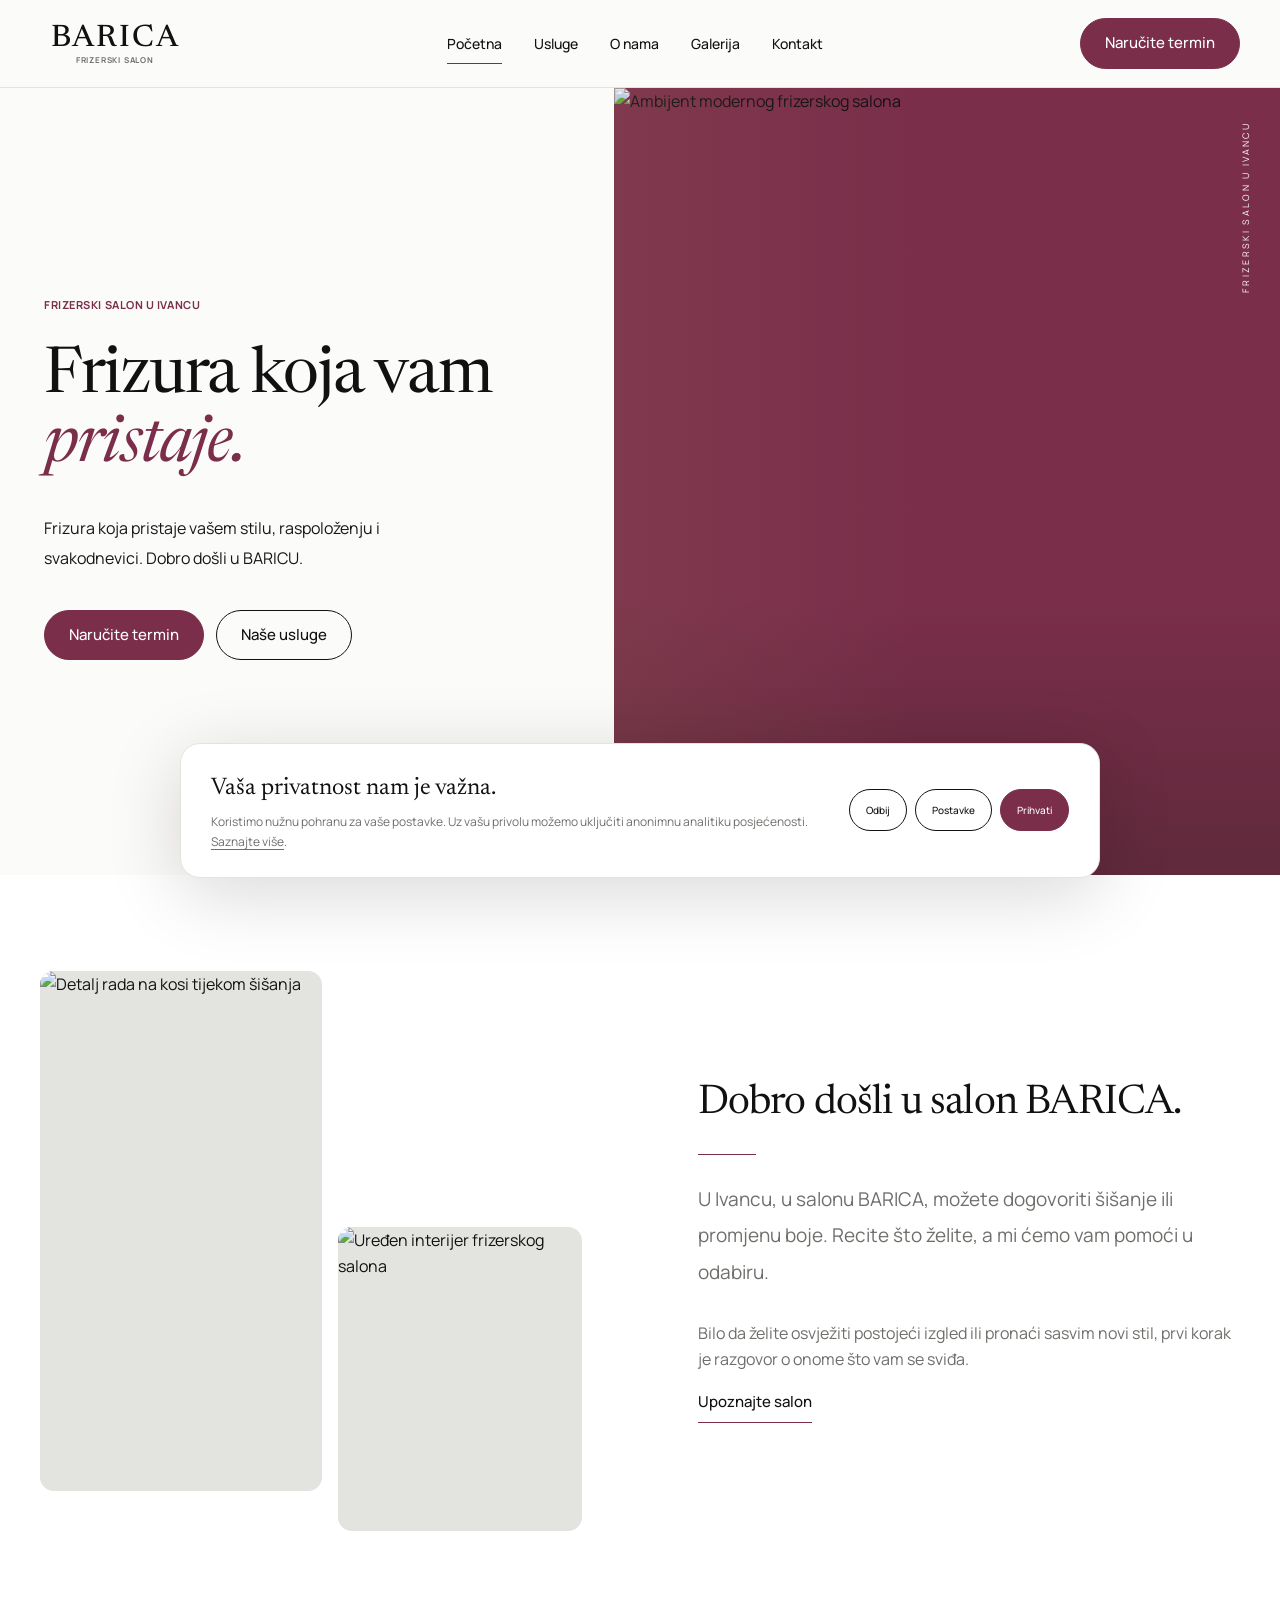
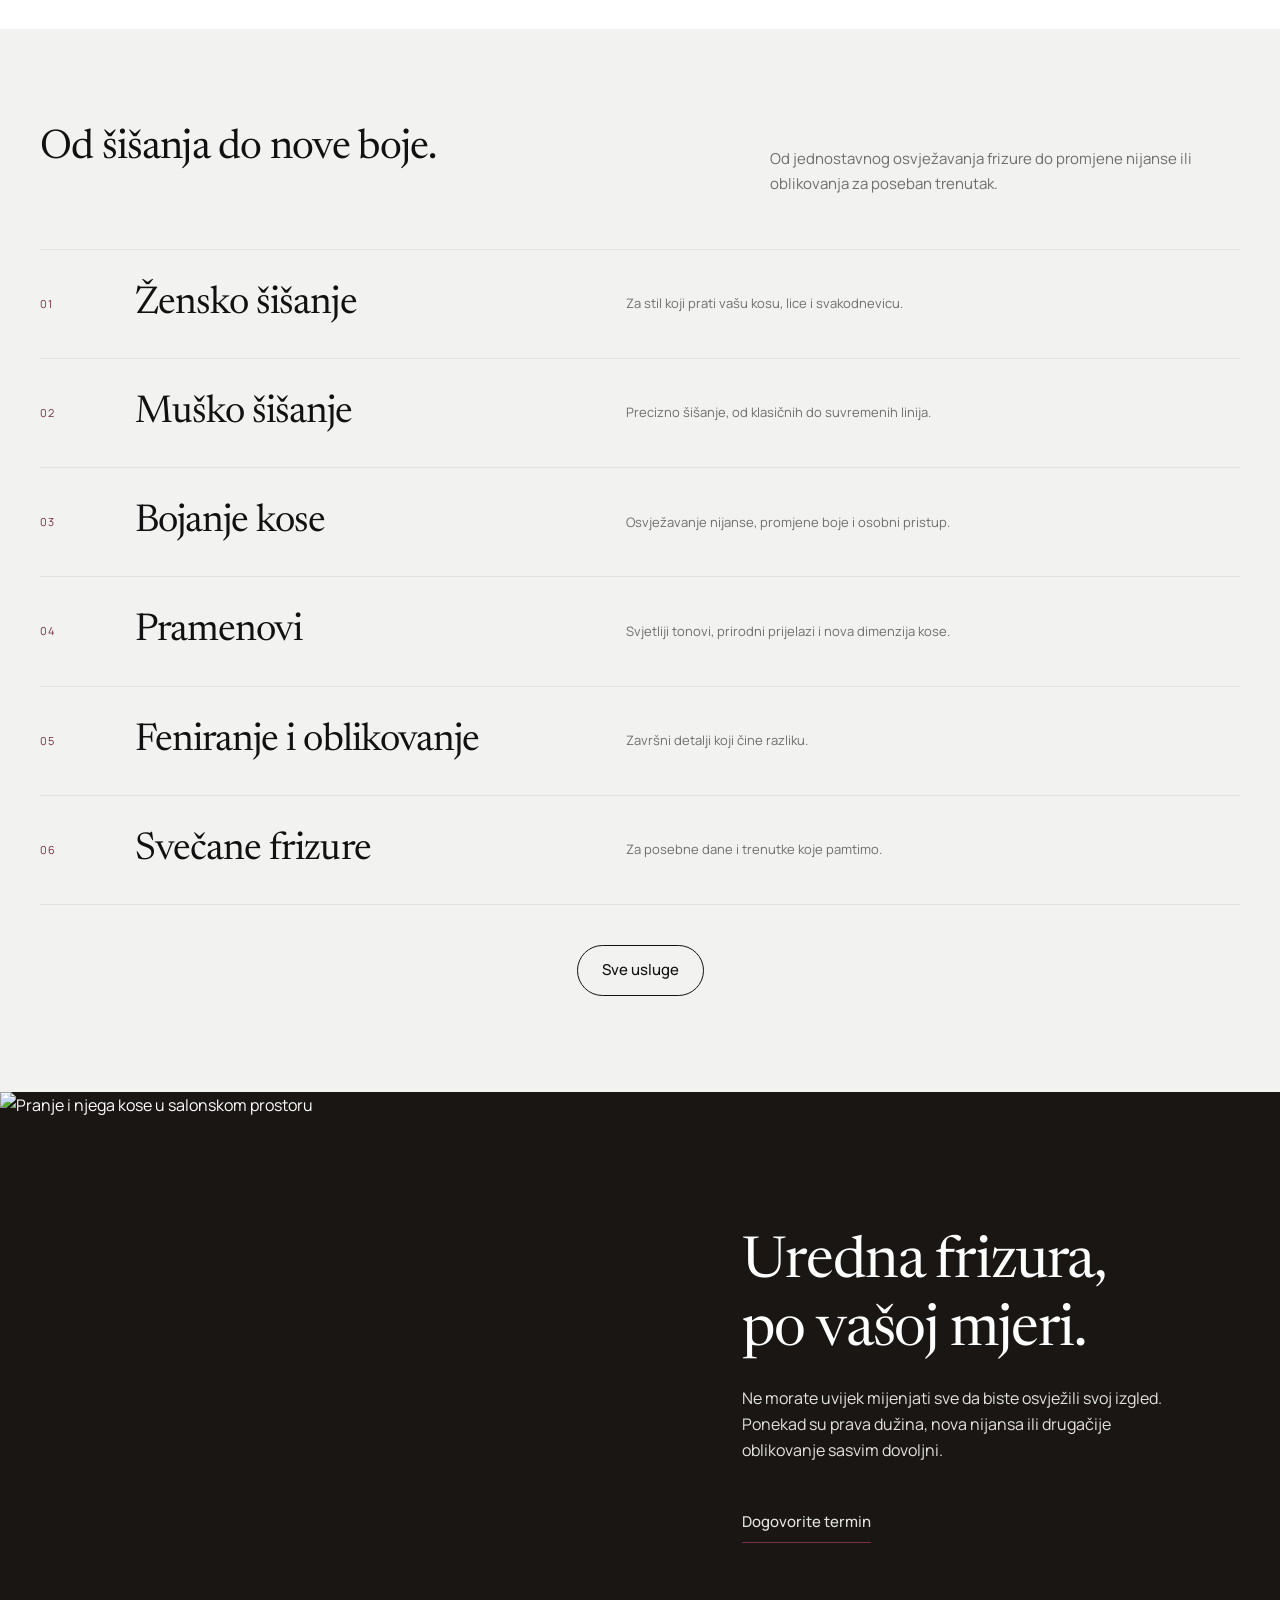
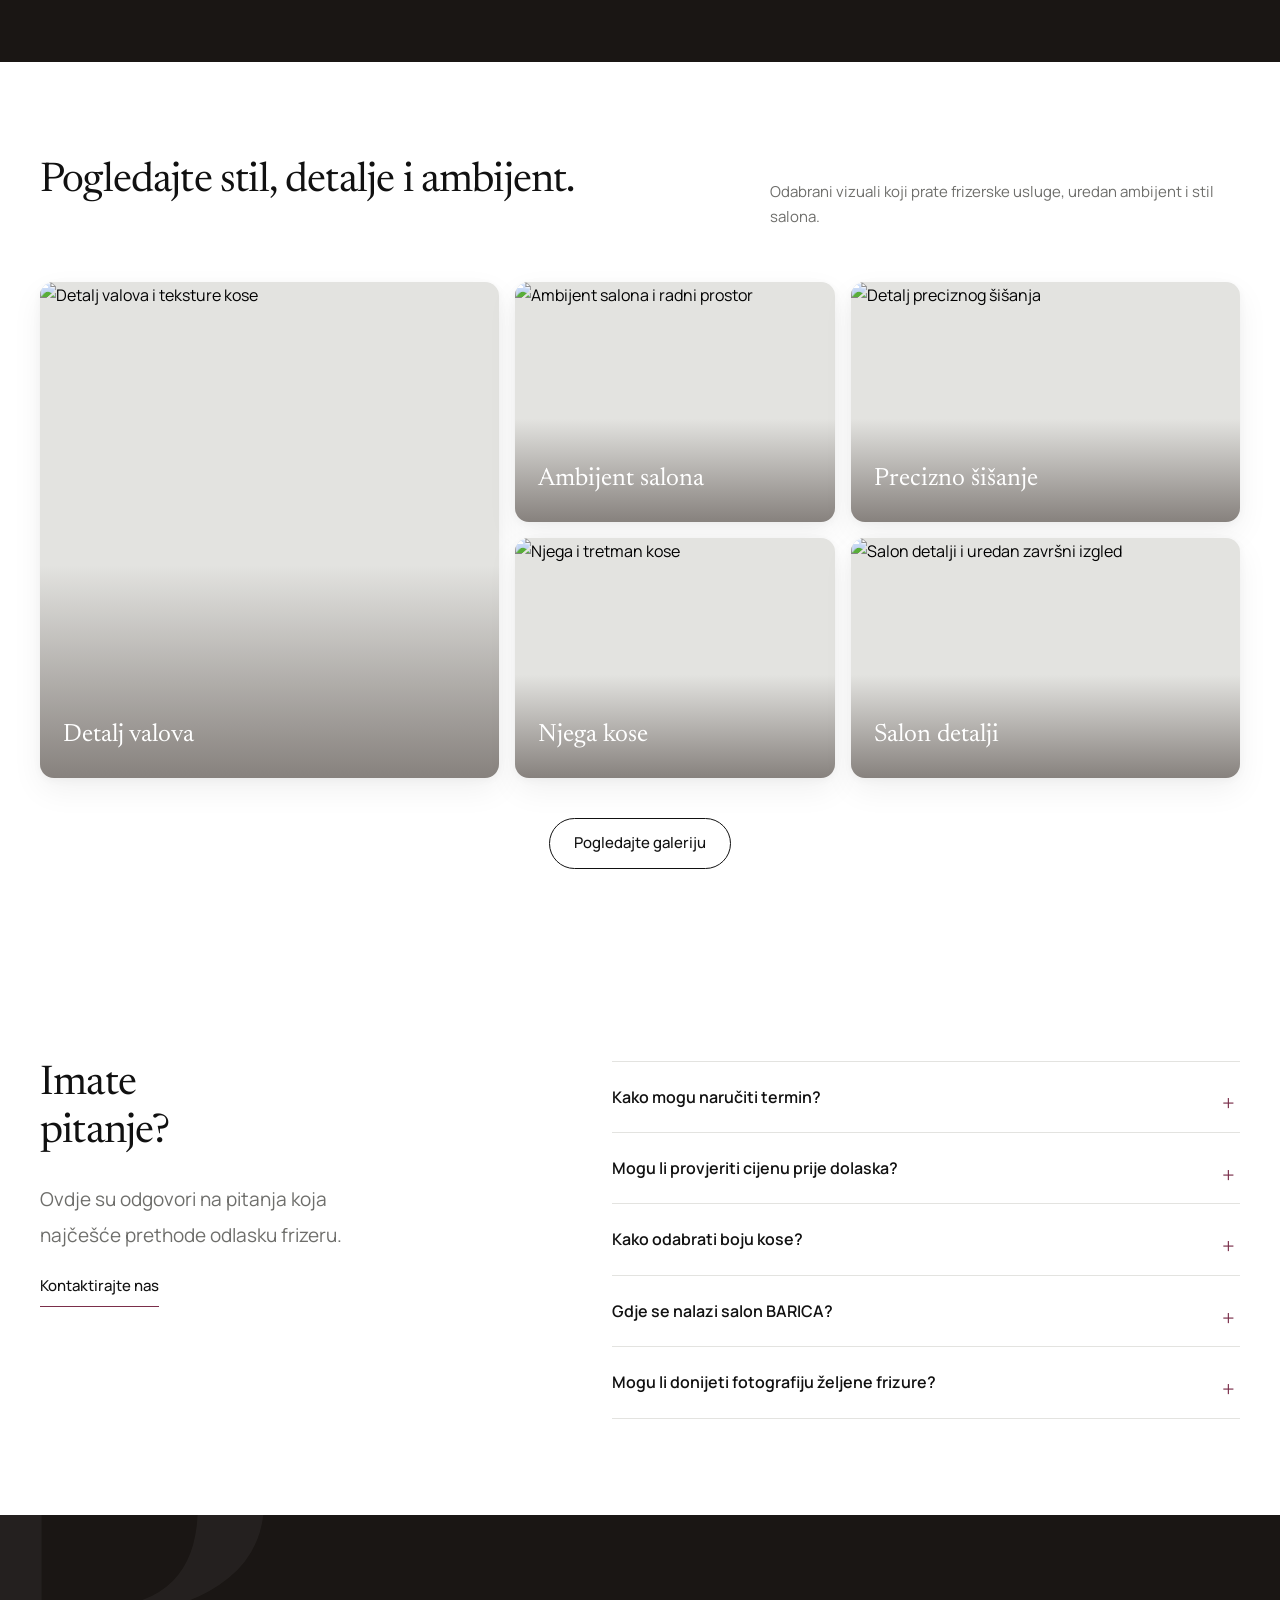
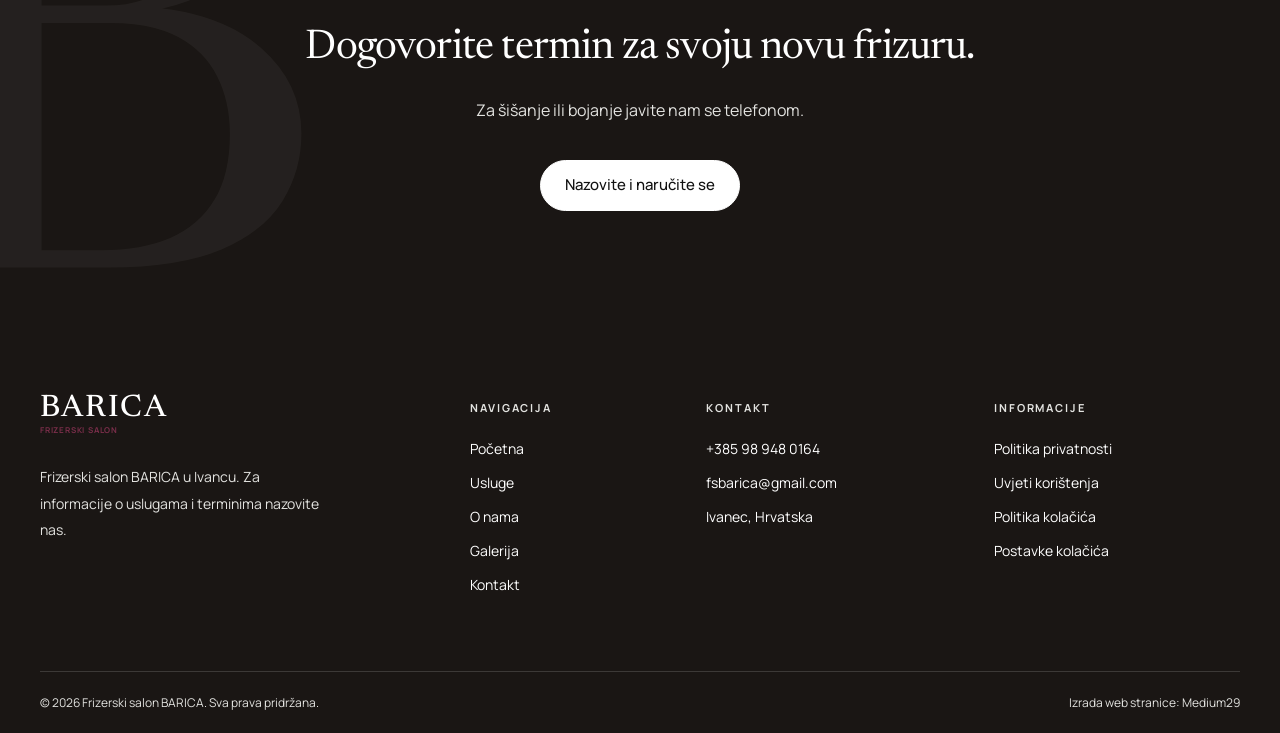
==== commit 79938d4a: "2" ====
--- a/index.html
+++ b/index.html
@@ -1,9 +1,10 @@
-<!doctype html>
+<!DOCTYPE html>
+
 <html lang="hr"><head><meta charset="utf-8"/><meta content="width=device-width,initial-scale=1" name="viewport"/><meta content="#FBFBFA" name="theme-color"/><meta content="light" name="color-scheme"/><meta content="index,follow,max-image-preview:large" name="robots"/><title>Frizerski salon BARICA Ivanec | Šišanje i oblikovanje kose</title><meta content="Frizerski salon BARICA u Ivancu. Pregledajte usluge šišanja i bojanja te nazovite za termin." name="description"/><meta content="website" property="og:type"/><meta content="hr_HR" property="og:locale"/><meta content="Frizerski salon BARICA" property="og:site_name"/><meta content="Frizerski salon BARICA Ivanec | Šišanje i oblikovanje kose" property="og:title"/><meta content="Frizerski salon BARICA u Ivancu. Pregledajte usluge šišanja i bojanja te nazovite za termin." property="og:description"/><meta content="summary_large_image" name="twitter:card"/><meta content="Frizerski salon BARICA Ivanec | Šišanje i oblikovanje kose" name="twitter:title"/><meta content="Frizerski salon BARICA u Ivancu. Pregledajte usluge šišanja i bojanja te nazovite za termin." name="twitter:description"/><link href="/assets/images/favicon.svg" rel="icon" type="image/svg+xml"/><link href="/assets/images/apple-touch-icon.png" rel="apple-touch-icon"/><link href="/assets/css/style.css" rel="stylesheet"/><script defer="" src="/assets/js/settings.js"></script><script defer="" src="/assets/js/main.js"></script><script type="application/ld+json">{"@context":"https://schema.org","@type":"HairSalon","name":"Frizerski salon BARICA","description":"Frizerski salon BARICA u Ivancu.","telephone":"+385989480164","email":"fsbarica@gmail.com","address":{"@type":"PostalAddress","addressLocality":"Ivanec","addressCountry":"HR"}}</script></head><body><script src="/assets/js/early.js"></script><a class="skip-link skip-link--hidden" href="#glavni-sadrzaj">Preskoči na sadržaj</a><header class="site-header"><div class="header-inner container"><a aria-label="BARICA — početna" class="logo" href="/"><span class="logo__word">BARICA</span><span class="logo__sub">FRIZERSKI SALON</span></a><nav aria-label="Glavna navigacija" class="main-nav" id="main-nav"><a aria-current="page" href="/">Početna</a><a href="/usluge/">Usluge</a><a href="/o-nama/">O nama</a><a href="/galerija/">Galerija</a><a href="/kontakt/">Kontakt</a></nav><a class="btn header-cta" href="tel:+385989480164">Naručite termin </a><button aria-controls="main-nav" aria-expanded="false" aria-label="Otvori izbornik" class="menu-toggle" type="button"><span class="menu-toggle__lines"></span></button></div></header><main id="glavni-sadrzaj">
-<section aria-labelledby="hero-heading" class="hero"><div class="hero__content"><span class="eyebrow">Frizerski salon u Ivancu</span><h1 id="hero-heading">Frizura koja vam <em>pristaje.</em></h1><p class="hero__text">Frizura koja pristaje vašem stilu, raspoloženju i svakodnevici. Dobro došli u BARICU.</p><div class="hero__buttons"><a class="btn" href="tel:+385989480164">Naručite termin </a><a class="btn btn--outline" href="/usluge/">Naše usluge</a></div></div><div class="hero__photo"><img alt="Frizerka tijekom oblikovanja kose u salonu" decoding="async" height="1300" loading="eager" src="https://images.unsplash.com/photo-1562322140-8baeececf3df?auto=format&amp;fit=crop&amp;w=1100&amp;q=80" width="1100"/><span class="hero__vertical">Frizerski salon u Ivancu</span><span class="hero__photo-note">Stil koji nosite sa sobom.</span></div></section>
-<section class="section section--white"><div class="container intro-grid"><div class="intro-grid__photos reveal"><div class="photo"><img alt="Profesionalna njega i pranje kose u frizerskom salonu" decoding="async" height="1100" loading="lazy" src="https://images.unsplash.com/photo-1595476108010-b4d1f102b1b1?auto=format&amp;fit=crop&amp;w=800&amp;q=80" width="800"/></div><div class="photo"><img alt="Primjer interijera frizerskog salona" decoding="async" height="780" loading="lazy" src="https://images.unsplash.com/photo-1521590832167-7bcbfaa6381f?auto=format&amp;fit=crop&amp;w=500&amp;q=80" width="500"/></div></div><div class="intro-grid__copy reveal"><h2>Dobro došli u salon BARICA.</h2><span class="rule"></span><p class="lead">U Ivancu, u salonu BARICA, možete dogovoriti šišanje ili promjenu boje. Recite što želite, a mi ćemo vam pomoći u odabiru.</p><p class="text-muted">Bilo da želite osvježiti postojeći izgled ili pronaći sasvim novi stil, prvi korak je razgovor o onome što vam se sviđa.</p><a class="text-link" href="/o-nama/">Upoznajte salon </a></div></div></section>
+<section aria-labelledby="hero-heading" class="hero"><div class="hero__content"><span class="eyebrow">Frizerski salon u Ivancu</span><h1 id="hero-heading">Frizura koja vam <em>pristaje.</em></h1><p class="hero__text">Frizura koja pristaje vašem stilu, raspoloženju i svakodnevici. Dobro došli u BARICU.</p><div class="hero__buttons"><a class="btn" href="tel:+385989480164">Naručite termin </a><a class="btn btn--outline" href="/usluge/">Naše usluge</a></div></div><div class="hero__photo"><img alt="Ambijent modernog frizerskog salona" decoding="async" height="1300" loading="eager" src="https://images.unsplash.com/photo-1560066984-138dadb4c035?auto=format&amp;fit=crop&amp;w=1100&amp;q=80" width="1100"/><span class="hero__vertical">Frizerski salon u Ivancu</span><span class="hero__photo-note">Stil koji nosite sa sobom.</span></div></section>
+<section class="section section--white"><div class="container intro-grid"><div class="intro-grid__photos reveal"><div class="photo"><img alt="Detalj rada na kosi tijekom šišanja" decoding="async" height="1100" loading="lazy" src="https://images.unsplash.com/photo-1647462741268-e5724e5886c0?auto=format&amp;fit=crop&amp;w=800&amp;q=80" width="800"/></div><div class="photo"><img alt="Uređen interijer frizerskog salona" decoding="async" height="780" loading="lazy" src="https://images.unsplash.com/photo-1521590832167-7bcbfaa6381f?auto=format&amp;fit=crop&amp;w=500&amp;q=80" width="500"/></div></div><div class="intro-grid__copy reveal"><h2>Dobro došli u salon BARICA.</h2><span class="rule"></span><p class="lead">U Ivancu, u salonu BARICA, možete dogovoriti šišanje ili promjenu boje. Recite što želite, a mi ćemo vam pomoći u odabiru.</p><p class="text-muted">Bilo da želite osvježiti postojeći izgled ili pronaći sasvim novi stil, prvi korak je razgovor o onome što vam se sviđa.</p><a class="text-link" href="/o-nama/">Upoznajte salon </a></div></div></section>
 <section class="section section--paper" id="usluge"><div class="container"><div class="section-head reveal"><div><h2>Od šišanja do nove boje.</h2></div><p class="section-head__copy">Od jednostavnog osvježavanja frizure do promjene nijanse ili oblikovanja za poseban trenutak.</p></div><div class="services-list reveal"><a class="service-row" href="/usluge/#usluga-1"><span class="service-row__number">01</span><span class="service-row__name">Žensko šišanje</span><span class="service-row__description">Za stil koji prati vašu kosu, lice i svakodnevicu.</span></a><a class="service-row" href="/usluge/#usluga-2"><span class="service-row__number">02</span><span class="service-row__name">Muško šišanje</span><span class="service-row__description">Precizno šišanje, od klasičnih do suvremenih linija.</span></a><a class="service-row" href="/usluge/#usluga-3"><span class="service-row__number">03</span><span class="service-row__name">Bojanje kose</span><span class="service-row__description">Osvježavanje nijanse, promjene boje i osobni pristup.</span></a><a class="service-row" href="/usluge/#usluga-4"><span class="service-row__number">04</span><span class="service-row__name">Pramenovi</span><span class="service-row__description">Svjetliji tonovi, prirodni prijelazi i nova dimenzija kose.</span></a><a class="service-row" href="/usluge/#usluga-5"><span class="service-row__number">05</span><span class="service-row__name">Feniranje i oblikovanje</span><span class="service-row__description">Završni detalji koji čine razliku.</span></a><a class="service-row" href="/usluge/#usluga-6"><span class="service-row__number">06</span><span class="service-row__name">Svečane frizure</span><span class="service-row__description">Za posebne dane i trenutke koje pamtimo.</span></a></div><div class="section-actions"><a class="btn btn--outline" href="/usluge/">Sve usluge </a></div></div></section>
-<section class="feature-band"><div class="feature-band__photo"><img alt="Detalj frizerskog šišanja i rada s kosom" decoding="async" height="900" loading="lazy" src="https://images.unsplash.com/photo-1647462741268-e5724e5886c0?auto=format&amp;fit=crop&amp;w=1100&amp;q=80" width="1100"/></div><div class="feature-band__content reveal"><h2>Uredna frizura, po vašoj mjeri.</h2><p>Ne morate uvijek mijenjati sve da biste osvježili svoj izgled. Ponekad su prava dužina, nova nijansa ili drugačije oblikovanje sasvim dovoljni.</p><a class="text-link" href="/kontakt/">Dogovorite termin </a></div></section>
-<section class="section section--white"><div class="container"><div class="section-head reveal"><div><h2>Pogledajte frizure i stilove.</h2></div><p class="section-head__copy">Ideje za boje, teksture i oblikovanje. Inspiracija za vaš sljedeći posjet salonu.</p></div><div class="gallery-grid reveal"><button aria-label="Povećaj fotografiju: Valovi i tekstura" class="gallery-item gallery-item--tall" data-alt="Valovi i tekstura" data-caption="Valovi i tekstura" data-category="boja" data-gallery-photo="" data-image="https://images.unsplash.com/photo-1785456411888-c2e842552820?auto=format&amp;fit=crop&amp;w=1800&amp;q=80" type="button"><img alt="Valovi i tekstura" decoding="async" height="840" loading="lazy" src="https://images.unsplash.com/photo-1785456411888-c2e842552820?auto=format&amp;fit=crop&amp;w=720&amp;q=80" width="720"/><span class="gallery-item__title">Valovi i tekstura</span></button><button aria-label="Povećaj fotografiju: Svakodnevni stil" class="gallery-item" data-alt="Svakodnevni stil" data-caption="Svakodnevni stil" data-category="oblikovanje" data-gallery-photo="" data-image="https://images.unsplash.com/photo-1562322140-8baeececf3df?auto=format&amp;fit=crop&amp;w=1800&amp;q=80" type="button"><img alt="Svakodnevni stil" decoding="async" height="840" loading="lazy" src="https://images.unsplash.com/photo-1562322140-8baeececf3df?auto=format&amp;fit=crop&amp;w=720&amp;q=80" width="720"/><span class="gallery-item__title">Svakodnevni stil</span></button><button aria-label="Povećaj fotografiju: Precizno šišanje" class="gallery-item" data-alt="Precizno šišanje" data-caption="Precizno šišanje" data-category="sisanje" data-gallery-photo="" data-image="https://images.unsplash.com/photo-1647462741268-e5724e5886c0?auto=format&amp;fit=crop&amp;w=1800&amp;q=80" type="button"><img alt="Precizno šišanje" decoding="async" height="840" loading="lazy" src="https://images.unsplash.com/photo-1647462741268-e5724e5886c0?auto=format&amp;fit=crop&amp;w=720&amp;q=80" width="720"/><span class="gallery-item__title">Precizno šišanje</span></button><button aria-label="Povećaj fotografiju: Njega kose" class="gallery-item" data-alt="Njega kose" data-caption="Njega kose" data-category="njega" data-gallery-photo="" data-image="https://images.unsplash.com/photo-1717160675643-53a7a2ebaa9f?auto=format&amp;fit=crop&amp;w=1800&amp;q=80" type="button"><img alt="Njega kose" decoding="async" height="840" loading="lazy" src="https://images.unsplash.com/photo-1717160675643-53a7a2ebaa9f?auto=format&amp;fit=crop&amp;w=720&amp;q=80" width="720"/><span class="gallery-item__title">Njega kose</span></button><button aria-label="Povećaj fotografiju: Elegantne linije" class="gallery-item" data-alt="Elegantne linije" data-caption="Elegantne linije" data-category="oblikovanje" data-gallery-photo="" data-image="https://images.unsplash.com/photo-1770576568718-6747e3d85de8?auto=format&amp;fit=crop&amp;w=1800&amp;q=80" type="button"><img alt="Elegantne linije" decoding="async" height="840" loading="lazy" src="https://images.unsplash.com/photo-1770576568718-6747e3d85de8?auto=format&amp;fit=crop&amp;w=720&amp;q=80" width="720"/><span class="gallery-item__title">Elegantne linije</span></button></div><div class="section-actions"><a class="btn btn--outline" href="/galerija/">Pogledajte galeriju </a></div></div></section>
+<section class="feature-band"><div class="feature-band__photo"><img alt="Pranje i njega kose u salonskom prostoru" decoding="async" height="900" loading="lazy" src="https://images.unsplash.com/photo-1595476108010-b4d1f102b1b1?auto=format&amp;fit=crop&amp;w=1100&amp;q=80" width="1100"/></div><div class="feature-band__content reveal"><h2>Uredna frizura, po vašoj mjeri.</h2><p>Ne morate uvijek mijenjati sve da biste osvježili svoj izgled. Ponekad su prava dužina, nova nijansa ili drugačije oblikovanje sasvim dovoljni.</p><a class="text-link" href="/kontakt/">Dogovorite termin </a></div></section>
+<section class="section section--white"><div class="container"><div class="section-head reveal"><div><h2>Pogledajte stil, detalje i ambijent.</h2></div><p class="section-head__copy">Odabrani vizuali koji prate frizerske usluge, uredan ambijent i stil salona.</p></div><div class="gallery-grid reveal"><button aria-label="Povećaj fotografiju: Detalj valova" class="gallery-item gallery-item--tall" data-alt="Detalj valova" data-caption="Detalj valova" data-category="boja" data-gallery-photo="" data-image="https://images.unsplash.com/photo-1770576568718-6747e3d85de8?auto=format&amp;fit=crop&amp;w=1800&amp;q=80" type="button"><img alt="Detalj valova i teksture kose" decoding="async" height="840" loading="lazy" src="https://images.unsplash.com/photo-1770576568718-6747e3d85de8?auto=format&amp;fit=crop&amp;w=720&amp;q=80" width="720"/><span class="gallery-item__title">Detalj valova</span></button><button aria-label="Povećaj fotografiju: Ambijent salona" class="gallery-item" data-alt="Ambijent salona" data-caption="Ambijent salona" data-category="oblikovanje" data-gallery-photo="" data-image="https://images.unsplash.com/photo-1600948836101-f9ffda59d250?auto=format&amp;fit=crop&amp;w=1800&amp;q=80" type="button"><img alt="Ambijent salona i radni prostor" decoding="async" height="840" loading="lazy" src="https://images.unsplash.com/photo-1600948836101-f9ffda59d250?auto=format&amp;fit=crop&amp;w=720&amp;q=80" width="720"/><span class="gallery-item__title">Ambijent salona</span></button><button aria-label="Povećaj fotografiju: Precizno šišanje" class="gallery-item" data-alt="Precizno šišanje" data-caption="Precizno šišanje" data-category="sisanje" data-gallery-photo="" data-image="https://images.unsplash.com/photo-1647462741268-e5724e5886c0?auto=format&amp;fit=crop&amp;w=1800&amp;q=80" type="button"><img alt="Detalj preciznog šišanja" decoding="async" height="840" loading="lazy" src="https://images.unsplash.com/photo-1647462741268-e5724e5886c0?auto=format&amp;fit=crop&amp;w=720&amp;q=80" width="720"/><span class="gallery-item__title">Precizno šišanje</span></button><button aria-label="Povećaj fotografiju: Njega kose" class="gallery-item" data-alt="Njega kose" data-caption="Njega kose" data-category="njega" data-gallery-photo="" data-image="https://images.unsplash.com/photo-1717160675643-53a7a2ebaa9f?auto=format&amp;fit=crop&amp;w=1800&amp;q=80" type="button"><img alt="Njega i tretman kose" decoding="async" height="840" loading="lazy" src="https://images.unsplash.com/photo-1717160675643-53a7a2ebaa9f?auto=format&amp;fit=crop&amp;w=720&amp;q=80" width="720"/><span class="gallery-item__title">Njega kose</span></button><button aria-label="Povećaj fotografiju: Salon detalji" class="gallery-item" data-alt="Salon detalji" data-caption="Salon detalji" data-category="oblikovanje" data-gallery-photo="" data-image="https://images.unsplash.com/photo-1521590832167-7bcbfaa6381f?auto=format&amp;fit=crop&amp;w=1800&amp;q=80" type="button"><img alt="Salon detalji i uredan završni izgled" decoding="async" height="840" loading="lazy" src="https://images.unsplash.com/photo-1521590832167-7bcbfaa6381f?auto=format&amp;fit=crop&amp;w=720&amp;q=80" width="720"/><span class="gallery-item__title">Salon detalji</span></button></div><div class="section-actions"><a class="btn btn--outline" href="/galerija/">Pogledajte galeriju </a></div></div></section>
 <section class="section section--white"><div class="container faq-grid"><div class="reveal"><h2>Imate<br/>pitanje?</h2><p class="lead">Ovdje su odgovori na pitanja koja najčešće prethode odlasku frizeru.</p><a class="text-link" href="/kontakt/">Kontaktirajte nas </a></div><div class="reveal"><div class="faq-list"><details class="faq-item"><summary>Kako mogu naručiti termin? <span aria-hidden="true" class="faq-plus"></span></summary><p>Za dogovor termina nazovite +385 98 948 0164.</p></details><details class="faq-item"><summary>Mogu li provjeriti cijenu prije dolaska? <span aria-hidden="true" class="faq-plus"></span></summary><p>Cijena bojanja može ovisiti o dužini i gustoći kose. Za okvirnu ponudu opišite uslugu koju želite.</p></details><details class="faq-item"><summary>Kako odabrati boju kose? <span aria-hidden="true" class="faq-plus"></span></summary><p>Prije bojanja vrijedi razgovarati o postojećoj boji, željenoj nijansi i održavanju.</p></details><details class="faq-item"><summary>Gdje se nalazi salon BARICA? <span aria-hidden="true" class="faq-plus"></span></summary><p>Salon je u Ivancu. Točnu adresu dodat ćemo nakon potvrde.</p></details><details class="faq-item"><summary>Mogu li donijeti fotografiju željene frizure? <span aria-hidden="true" class="faq-plus"></span></summary><p>Da. Fotografija je koristan primjer za razgovor o obliku i boji.</p></details></div></div></div></section><section class="closing"><div class="closing__inner reveal"><h2>Dogovorite termin za svoju novu frizuru.</h2><p>Za šišanje ili bojanje javite nam se telefonom.</p><a class="btn btn--light" href="tel:+385989480164">Nazovite i naručite se </a></div></section>
 </main><footer class="footer"><div class="container"><div class="footer__top"><div class="footer__brand"><a aria-label="BARICA — početna" class="logo" href="/"><span class="logo__word">BARICA</span><span class="logo__sub">FRIZERSKI SALON</span></a><p class="footer__copy">Frizerski salon BARICA u Ivancu. Za informacije o uslugama i terminima nazovite nas.</p></div><div><h3>Navigacija</h3><div class="footer__links"><a href="/">Početna</a><a href="/usluge/">Usluge</a><a href="/o-nama/">O nama</a><a href="/galerija/">Galerija</a><a href="/kontakt/">Kontakt</a></div></div><div><h3>Kontakt</h3><div class="footer__links"><a href="tel:+385989480164">+385 98 948 0164</a><a href="mailto:fsbarica@gmail.com">fsbarica@gmail.com</a><span>Ivanec, Hrvatska</span></div></div><div><h3>Informacije</h3><div class="footer__links"><a href="/politika-privatnosti/">Politika privatnosti</a><a href="/uvjeti-koristenja/">Uvjeti korištenja</a><a href="/politika-kolacica/">Politika kolačića</a><a data-cookie-settings="" href="#">Postavke kolačića</a></div></div></div><div class="footer__bottom"><span>© <span data-year="">2026</span> Frizerski salon BARICA. Sva prava pridržana.</span><span class="footer__signature">Izrada web stranice: <a href="https://medium29.com" rel="noopener noreferrer" target="_blank">Medium29</a></span></div></div></footer><a class="mobile-book" href="tel:+385989480164">Nazovite i naručite termin</a><div aria-label="Postavke kolačića" class="cookie-banner" hidden="" role="region"><div class="cookie-banner__text"><strong>Vaša privatnost nam je važna.</strong><p>Koristimo nužnu pohranu za vaše postavke. Uz vašu privolu možemo uključiti anonimnu analitiku posjećenosti. <a class="text-underlined" href="/politika-kolacica/">Saznajte više</a>.</p></div><div class="cookie-banner__actions"><button class="btn btn--outline" data-cookie-reject="" type="button">Odbij</button><button class="btn btn--outline" data-cookie-settings="" type="button">Postavke</button><button class="btn" data-cookie-accept="" type="button">Prihvati</button></div></div><div class="cookie-modal" hidden="" role="presentation"><div aria-label="Postavke kolačića" aria-modal="true" class="cookie-modal__panel" role="dialog" tabindex="-1"><button aria-label="Zatvori postavke" class="cookie-close" data-cookie-close="" type="button">×</button><span class="eyebrow">Privatnost</span><h2>Vaše postavke</h2><p>Sami odlučujete koje neobavezne tehnologije dopuštate. Odluku možete promijeniti u podnožju stranice.</p><div class="cookie-setting"><div><strong>Nužne postavke</strong><small>Potrebne za spremanje vašeg izbora.</small></div><input aria-label="Nužne postavke uvijek su aktivne" checked="" disabled="" type="checkbox"/></div><label class="cookie-setting" for="cookie-analytics"><div><strong>Analitika</strong><small>Opcionalno mjerenje posjećenosti, samo uz privolu i nakon konfiguracije.</small></div><input id="cookie-analytics" type="checkbox"/></label><div class="cookie-modal__actions"><button class="btn btn--outline" data-cookie-reject="" type="button">Odbij sve</button><button class="btn" data-cookie-save="" type="button">Spremi odabir</button></div></div></div><div class="intro" role="presentation"><div class="intro__inner"><div class="intro__tiny">Dobro došli</div><div aria-label="BARICA" class="intro__word"><span style="--i:0">B</span><span style="--i:1">A</span><span style="--i:2">R</span><span style="--i:3">I</span><span style="--i:4">C</span><span style="--i:5">A</span></div><span class="intro__rule"></span><div class="intro__caption">Frizerski salon · Ivanec</div></div><button class="intro__skip" type="button">Preskoči intro</button></div><div aria-label="Pregled fotografije" aria-modal="true" class="lightbox" hidden="" role="dialog"><button aria-label="Zatvori fotografiju" class="lightbox__close" type="button">×</button><button aria-label="Prethodna fotografija" class="lightbox__arrow lightbox__prev" type="button">‹</button><img alt="" class="lightbox__image"/><button aria-label="Sljedeća fotografija" class="lightbox__arrow lightbox__next" type="button">›</button><span class="lightbox__caption"></span></div></body></html>
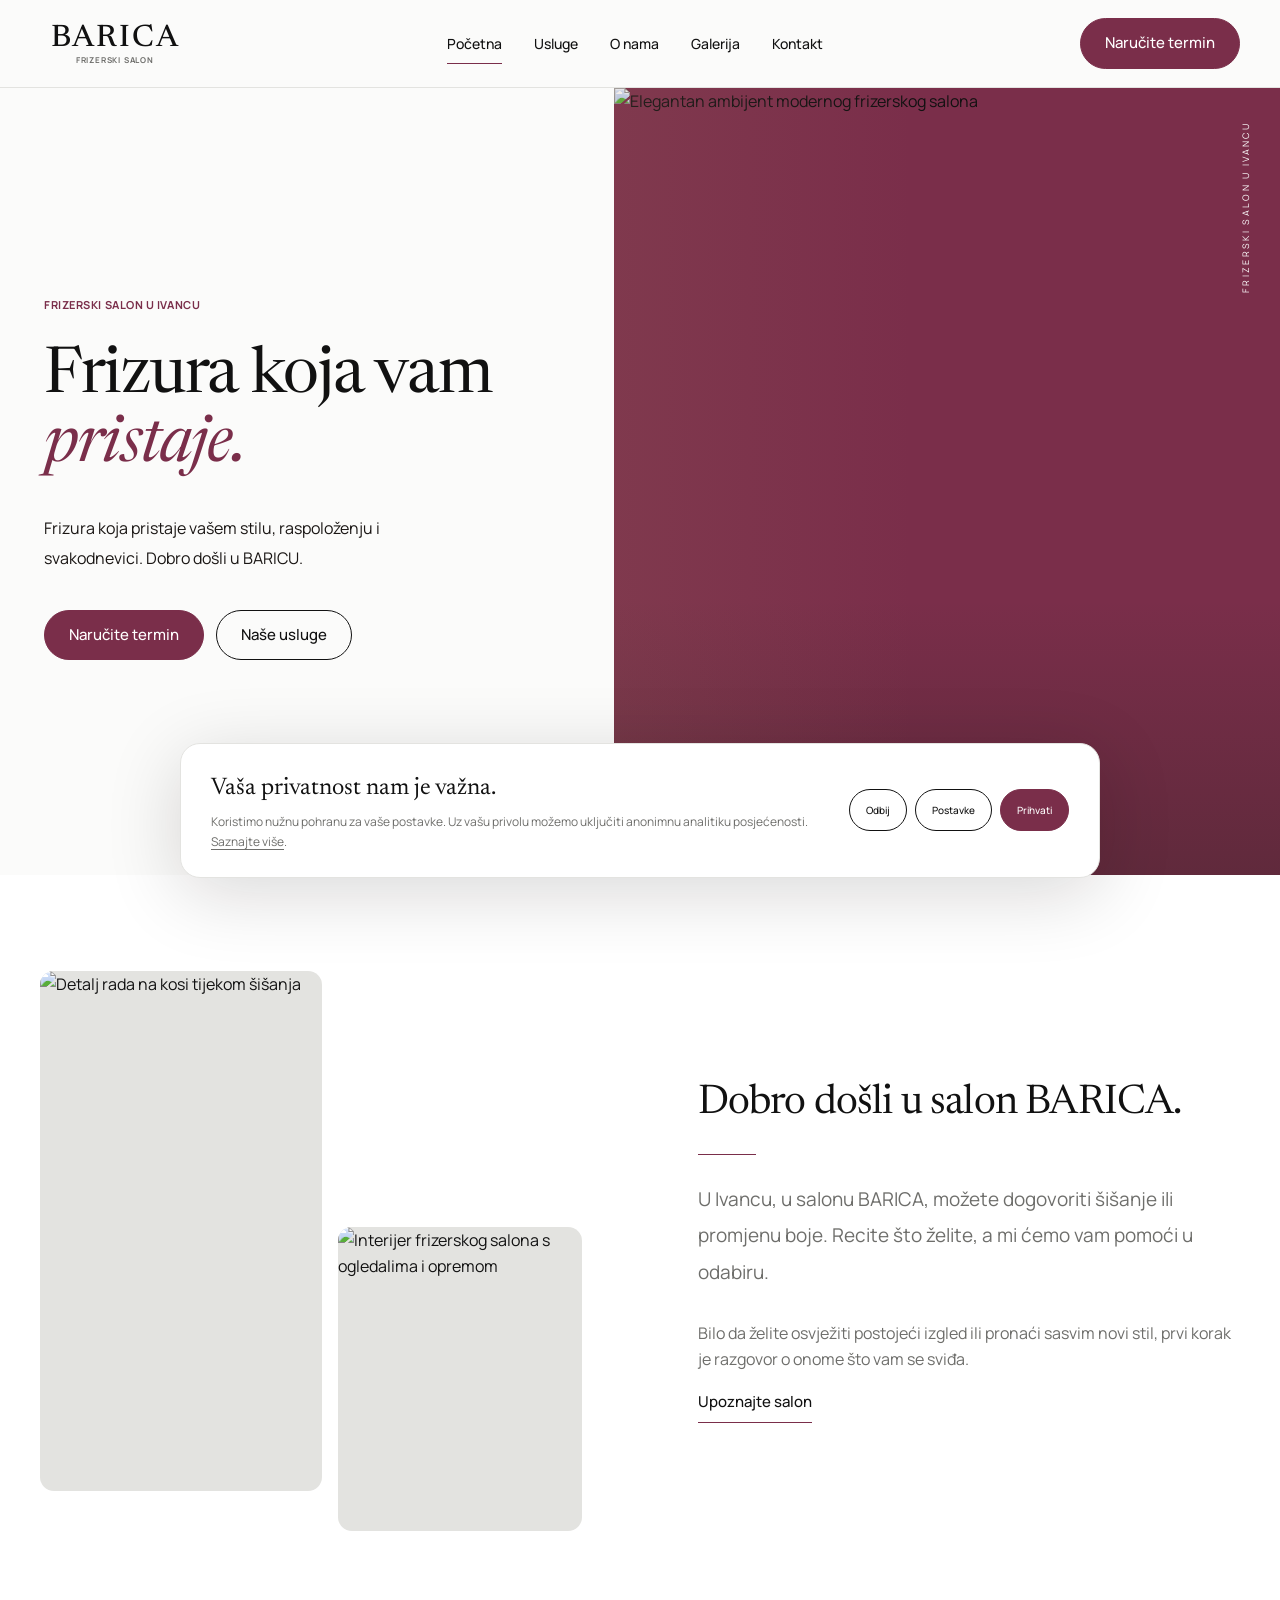
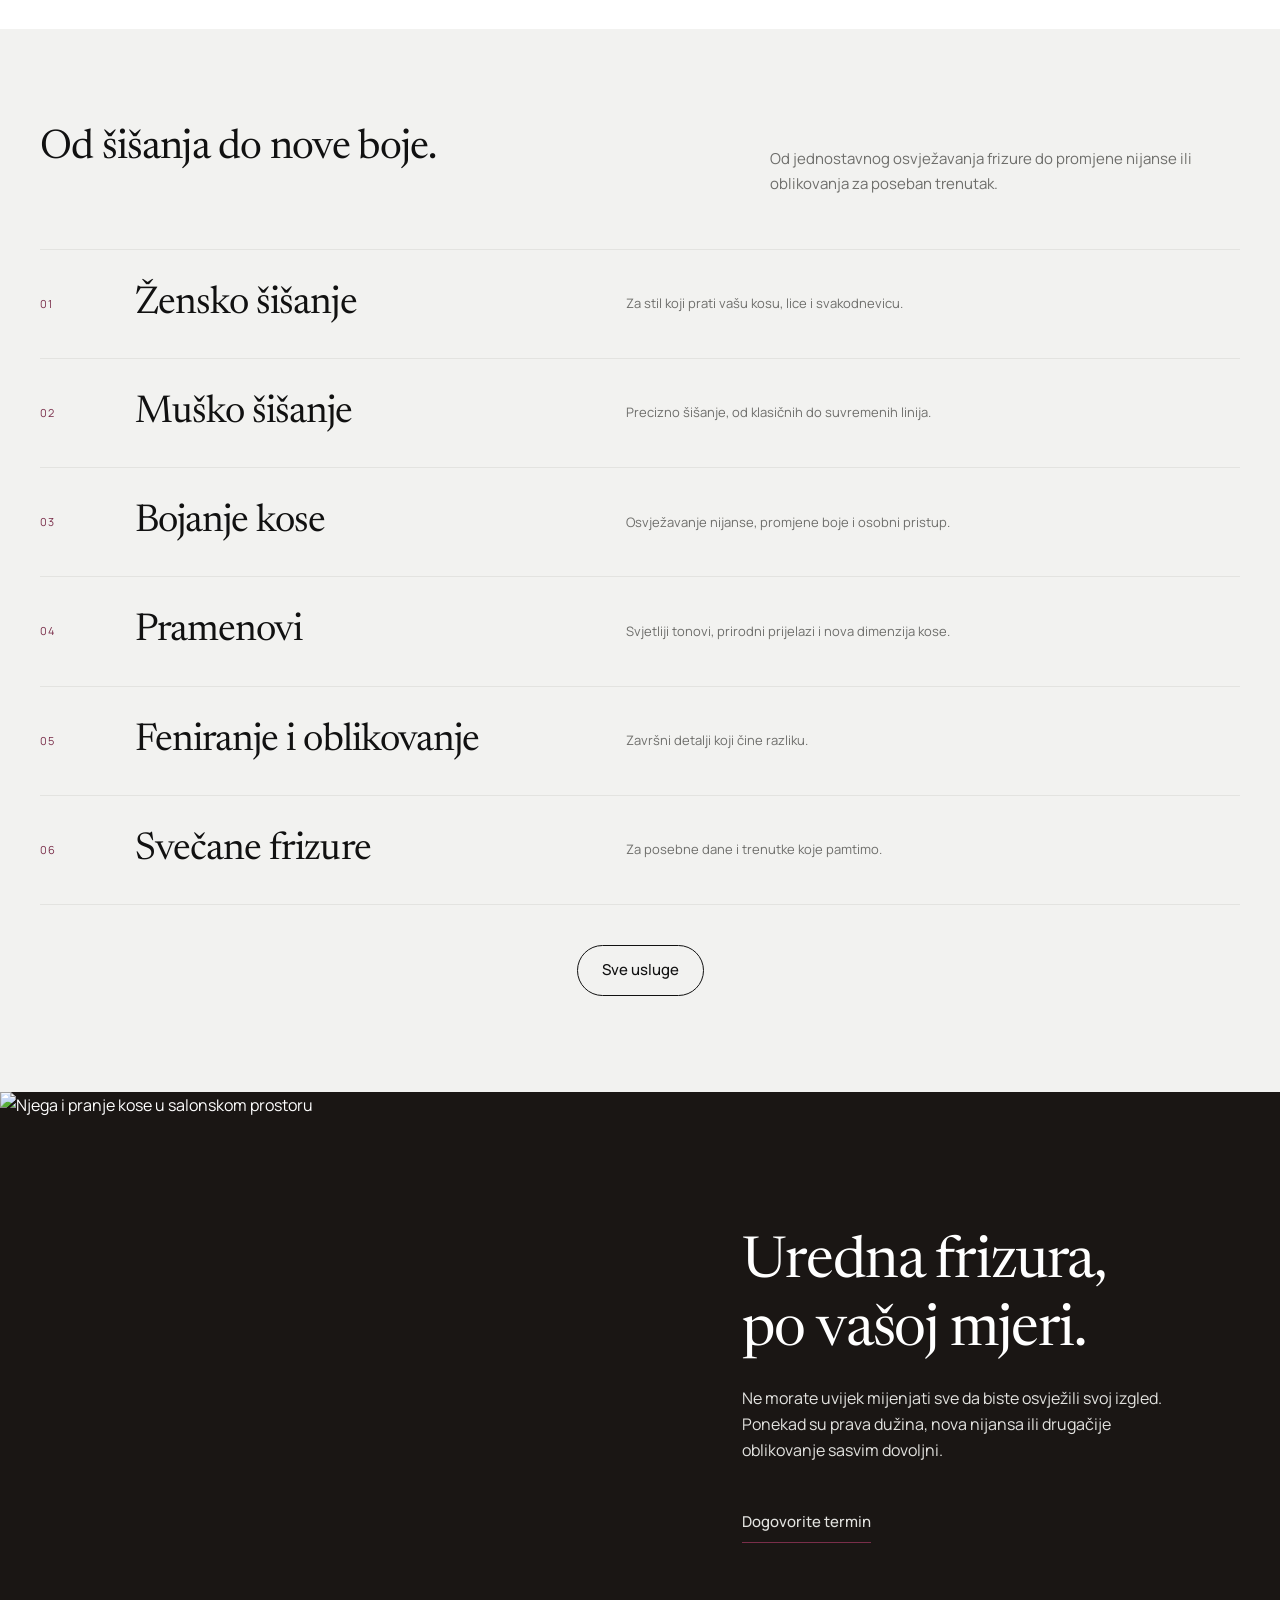
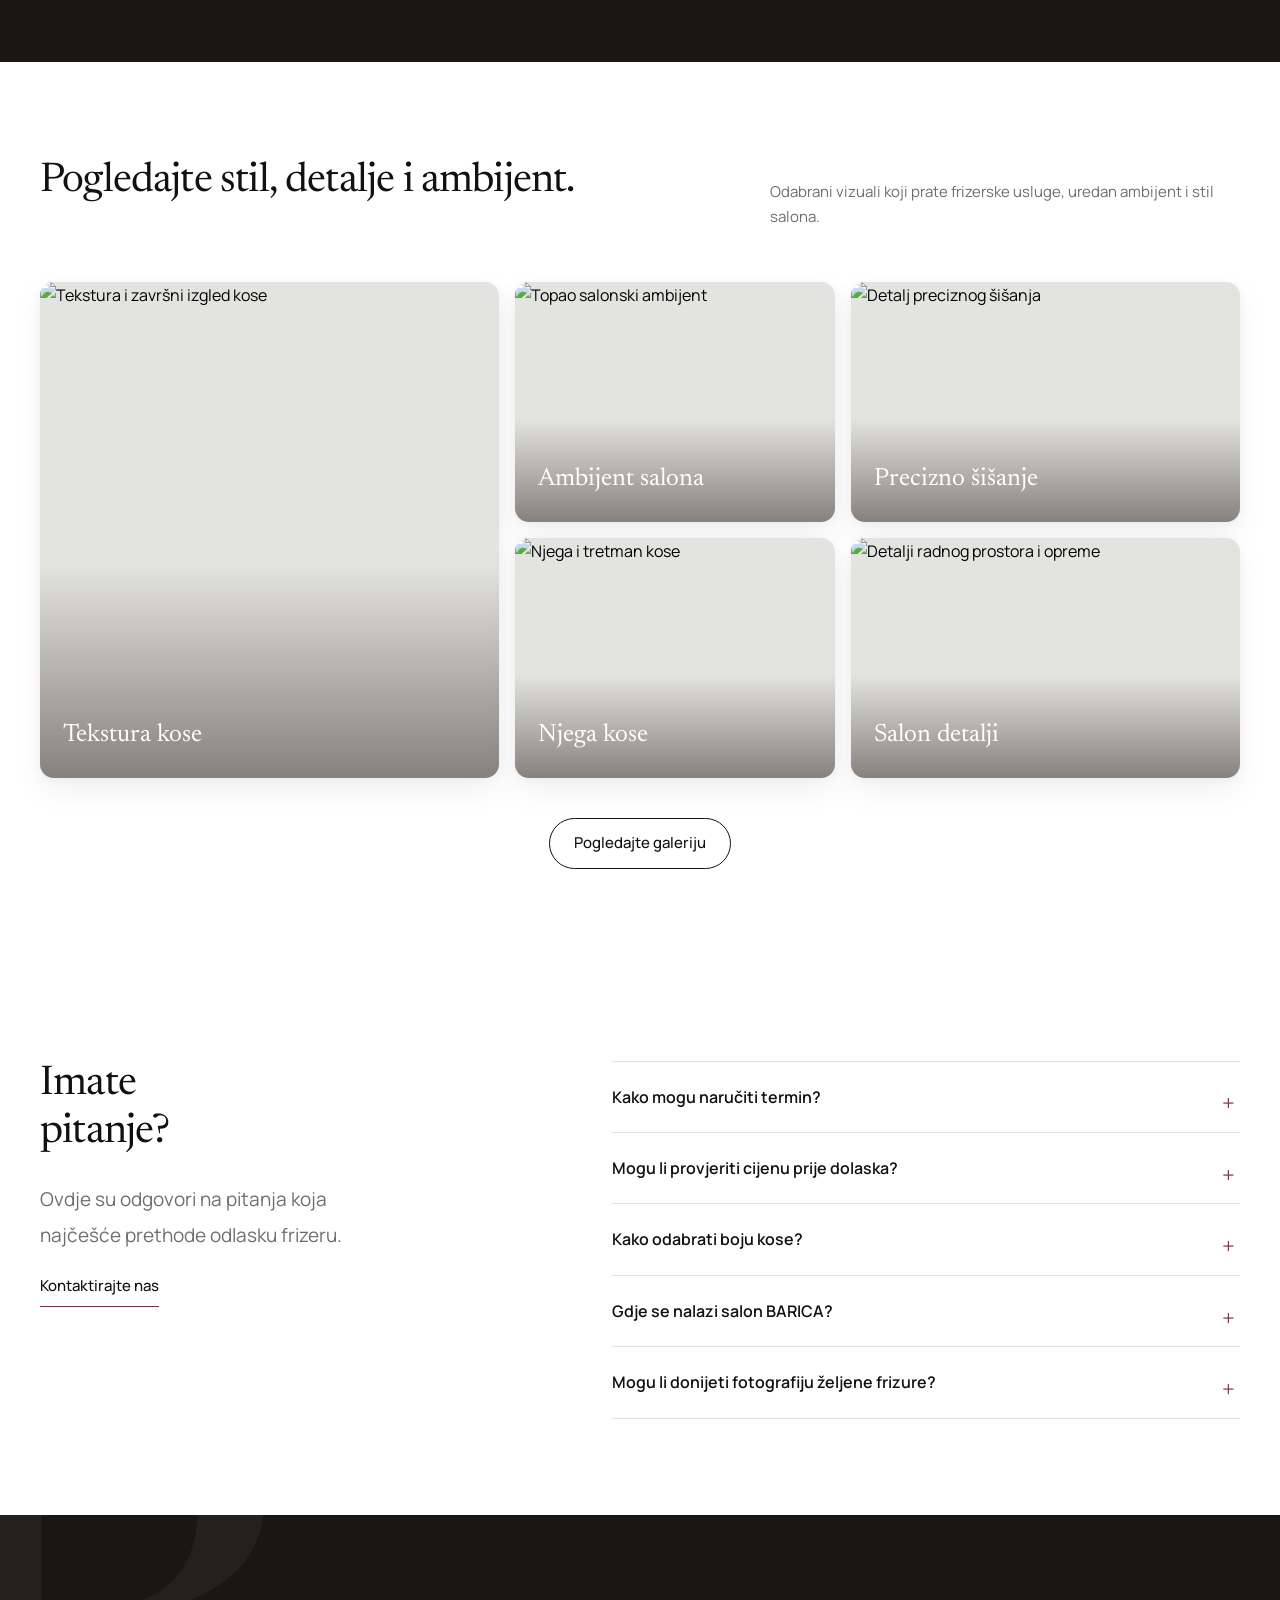
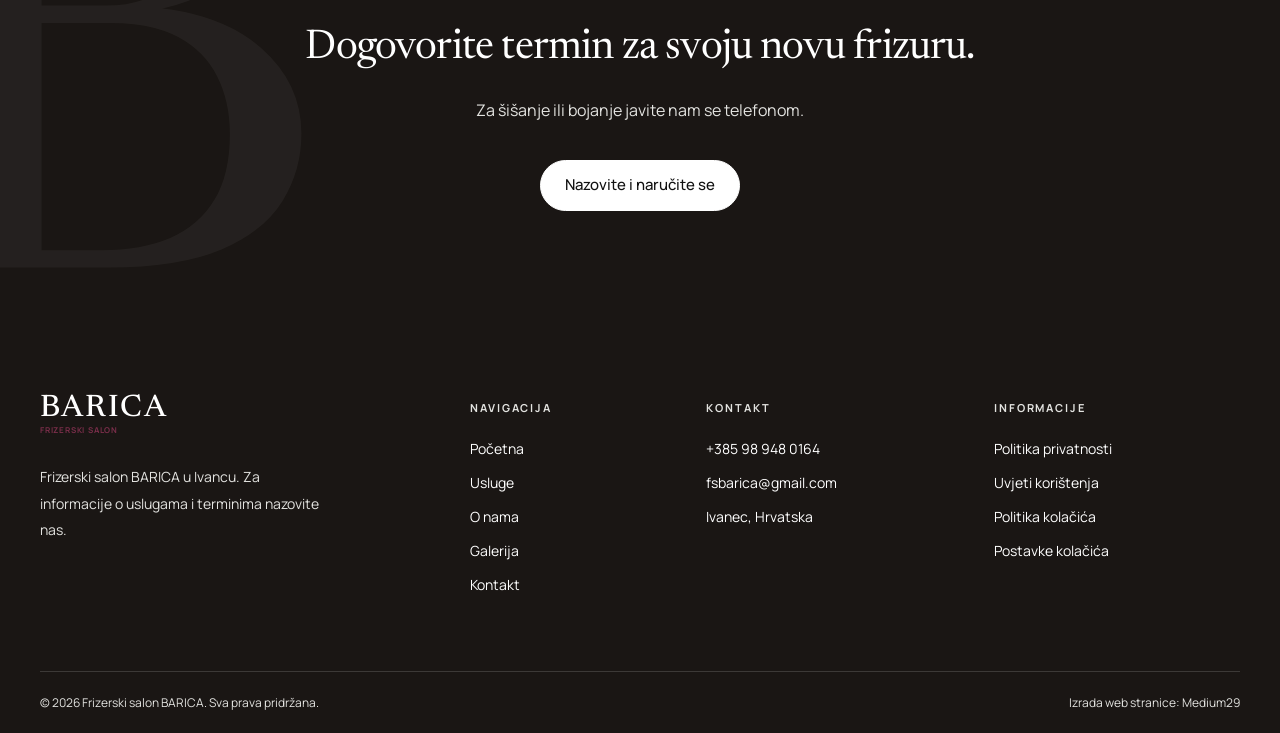
==== commit 0f711f2e: "3" ====
--- a/index.html
+++ b/index.html
@@ -1,10 +1,10 @@
 <!DOCTYPE html>
 
 <html lang="hr"><head><meta charset="utf-8"/><meta content="width=device-width,initial-scale=1" name="viewport"/><meta content="#FBFBFA" name="theme-color"/><meta content="light" name="color-scheme"/><meta content="index,follow,max-image-preview:large" name="robots"/><title>Frizerski salon BARICA Ivanec | Šišanje i oblikovanje kose</title><meta content="Frizerski salon BARICA u Ivancu. Pregledajte usluge šišanja i bojanja te nazovite za termin." name="description"/><meta content="website" property="og:type"/><meta content="hr_HR" property="og:locale"/><meta content="Frizerski salon BARICA" property="og:site_name"/><meta content="Frizerski salon BARICA Ivanec | Šišanje i oblikovanje kose" property="og:title"/><meta content="Frizerski salon BARICA u Ivancu. Pregledajte usluge šišanja i bojanja te nazovite za termin." property="og:description"/><meta content="summary_large_image" name="twitter:card"/><meta content="Frizerski salon BARICA Ivanec | Šišanje i oblikovanje kose" name="twitter:title"/><meta content="Frizerski salon BARICA u Ivancu. Pregledajte usluge šišanja i bojanja te nazovite za termin." name="twitter:description"/><link href="/assets/images/favicon.svg" rel="icon" type="image/svg+xml"/><link href="/assets/images/apple-touch-icon.png" rel="apple-touch-icon"/><link href="/assets/css/style.css" rel="stylesheet"/><script defer="" src="/assets/js/settings.js"></script><script defer="" src="/assets/js/main.js"></script><script type="application/ld+json">{"@context":"https://schema.org","@type":"HairSalon","name":"Frizerski salon BARICA","description":"Frizerski salon BARICA u Ivancu.","telephone":"+385989480164","email":"fsbarica@gmail.com","address":{"@type":"PostalAddress","addressLocality":"Ivanec","addressCountry":"HR"}}</script></head><body><script src="/assets/js/early.js"></script><a class="skip-link skip-link--hidden" href="#glavni-sadrzaj">Preskoči na sadržaj</a><header class="site-header"><div class="header-inner container"><a aria-label="BARICA — početna" class="logo" href="/"><span class="logo__word">BARICA</span><span class="logo__sub">FRIZERSKI SALON</span></a><nav aria-label="Glavna navigacija" class="main-nav" id="main-nav"><a aria-current="page" href="/">Početna</a><a href="/usluge/">Usluge</a><a href="/o-nama/">O nama</a><a href="/galerija/">Galerija</a><a href="/kontakt/">Kontakt</a></nav><a class="btn header-cta" href="tel:+385989480164">Naručite termin </a><button aria-controls="main-nav" aria-expanded="false" aria-label="Otvori izbornik" class="menu-toggle" type="button"><span class="menu-toggle__lines"></span></button></div></header><main id="glavni-sadrzaj">
-<section aria-labelledby="hero-heading" class="hero"><div class="hero__content"><span class="eyebrow">Frizerski salon u Ivancu</span><h1 id="hero-heading">Frizura koja vam <em>pristaje.</em></h1><p class="hero__text">Frizura koja pristaje vašem stilu, raspoloženju i svakodnevici. Dobro došli u BARICU.</p><div class="hero__buttons"><a class="btn" href="tel:+385989480164">Naručite termin </a><a class="btn btn--outline" href="/usluge/">Naše usluge</a></div></div><div class="hero__photo"><img alt="Ambijent modernog frizerskog salona" decoding="async" height="1300" loading="eager" src="https://images.unsplash.com/photo-1560066984-138dadb4c035?auto=format&amp;fit=crop&amp;w=1100&amp;q=80" width="1100"/><span class="hero__vertical">Frizerski salon u Ivancu</span><span class="hero__photo-note">Stil koji nosite sa sobom.</span></div></section>
-<section class="section section--white"><div class="container intro-grid"><div class="intro-grid__photos reveal"><div class="photo"><img alt="Detalj rada na kosi tijekom šišanja" decoding="async" height="1100" loading="lazy" src="https://images.unsplash.com/photo-1647462741268-e5724e5886c0?auto=format&amp;fit=crop&amp;w=800&amp;q=80" width="800"/></div><div class="photo"><img alt="Uređen interijer frizerskog salona" decoding="async" height="780" loading="lazy" src="https://images.unsplash.com/photo-1521590832167-7bcbfaa6381f?auto=format&amp;fit=crop&amp;w=500&amp;q=80" width="500"/></div></div><div class="intro-grid__copy reveal"><h2>Dobro došli u salon BARICA.</h2><span class="rule"></span><p class="lead">U Ivancu, u salonu BARICA, možete dogovoriti šišanje ili promjenu boje. Recite što želite, a mi ćemo vam pomoći u odabiru.</p><p class="text-muted">Bilo da želite osvježiti postojeći izgled ili pronaći sasvim novi stil, prvi korak je razgovor o onome što vam se sviđa.</p><a class="text-link" href="/o-nama/">Upoznajte salon </a></div></div></section>
+<section aria-labelledby="hero-heading" class="hero"><div class="hero__content"><span class="eyebrow">Frizerski salon u Ivancu</span><h1 id="hero-heading">Frizura koja vam <em>pristaje.</em></h1><p class="hero__text">Frizura koja pristaje vašem stilu, raspoloženju i svakodnevici. Dobro došli u BARICU.</p><div class="hero__buttons"><a class="btn" href="tel:+385989480164">Naručite termin </a><a class="btn btn--outline" href="/usluge/">Naše usluge</a></div></div><div class="hero__photo"><img alt="Elegantan ambijent modernog frizerskog salona" decoding="async" height="1300" loading="eager" src="https://images.unsplash.com/photo-1560066984-138dadb4c035?auto=format&amp;fit=crop&amp;w=1100&amp;q=80" width="1100"/><span class="hero__vertical">Frizerski salon u Ivancu</span><span class="hero__photo-note">Stil koji nosite sa sobom.</span></div></section>
+<section class="section section--white"><div class="container intro-grid"><div class="intro-grid__photos reveal"><div class="photo"><img alt="Detalj rada na kosi tijekom šišanja" decoding="async" height="1100" loading="lazy" src="https://images.unsplash.com/photo-1647462741268-e5724e5886c0?auto=format&amp;fit=crop&amp;w=800&amp;q=80" width="800"/></div><div class="photo"><img alt="Interijer frizerskog salona s ogledalima i opremom" decoding="async" height="780" loading="lazy" src="https://images.unsplash.com/photo-1521590832167-7bcbfaa6381f?auto=format&amp;fit=crop&amp;w=500&amp;q=80" width="500"/></div></div><div class="intro-grid__copy reveal"><h2>Dobro došli u salon BARICA.</h2><span class="rule"></span><p class="lead">U Ivancu, u salonu BARICA, možete dogovoriti šišanje ili promjenu boje. Recite što želite, a mi ćemo vam pomoći u odabiru.</p><p class="text-muted">Bilo da želite osvježiti postojeći izgled ili pronaći sasvim novi stil, prvi korak je razgovor o onome što vam se sviđa.</p><a class="text-link" href="/o-nama/">Upoznajte salon </a></div></div></section>
 <section class="section section--paper" id="usluge"><div class="container"><div class="section-head reveal"><div><h2>Od šišanja do nove boje.</h2></div><p class="section-head__copy">Od jednostavnog osvježavanja frizure do promjene nijanse ili oblikovanja za poseban trenutak.</p></div><div class="services-list reveal"><a class="service-row" href="/usluge/#usluga-1"><span class="service-row__number">01</span><span class="service-row__name">Žensko šišanje</span><span class="service-row__description">Za stil koji prati vašu kosu, lice i svakodnevicu.</span></a><a class="service-row" href="/usluge/#usluga-2"><span class="service-row__number">02</span><span class="service-row__name">Muško šišanje</span><span class="service-row__description">Precizno šišanje, od klasičnih do suvremenih linija.</span></a><a class="service-row" href="/usluge/#usluga-3"><span class="service-row__number">03</span><span class="service-row__name">Bojanje kose</span><span class="service-row__description">Osvježavanje nijanse, promjene boje i osobni pristup.</span></a><a class="service-row" href="/usluge/#usluga-4"><span class="service-row__number">04</span><span class="service-row__name">Pramenovi</span><span class="service-row__description">Svjetliji tonovi, prirodni prijelazi i nova dimenzija kose.</span></a><a class="service-row" href="/usluge/#usluga-5"><span class="service-row__number">05</span><span class="service-row__name">Feniranje i oblikovanje</span><span class="service-row__description">Završni detalji koji čine razliku.</span></a><a class="service-row" href="/usluge/#usluga-6"><span class="service-row__number">06</span><span class="service-row__name">Svečane frizure</span><span class="service-row__description">Za posebne dane i trenutke koje pamtimo.</span></a></div><div class="section-actions"><a class="btn btn--outline" href="/usluge/">Sve usluge </a></div></div></section>
-<section class="feature-band"><div class="feature-band__photo"><img alt="Pranje i njega kose u salonskom prostoru" decoding="async" height="900" loading="lazy" src="https://images.unsplash.com/photo-1595476108010-b4d1f102b1b1?auto=format&amp;fit=crop&amp;w=1100&amp;q=80" width="1100"/></div><div class="feature-band__content reveal"><h2>Uredna frizura, po vašoj mjeri.</h2><p>Ne morate uvijek mijenjati sve da biste osvježili svoj izgled. Ponekad su prava dužina, nova nijansa ili drugačije oblikovanje sasvim dovoljni.</p><a class="text-link" href="/kontakt/">Dogovorite termin </a></div></section>
-<section class="section section--white"><div class="container"><div class="section-head reveal"><div><h2>Pogledajte stil, detalje i ambijent.</h2></div><p class="section-head__copy">Odabrani vizuali koji prate frizerske usluge, uredan ambijent i stil salona.</p></div><div class="gallery-grid reveal"><button aria-label="Povećaj fotografiju: Detalj valova" class="gallery-item gallery-item--tall" data-alt="Detalj valova" data-caption="Detalj valova" data-category="boja" data-gallery-photo="" data-image="https://images.unsplash.com/photo-1770576568718-6747e3d85de8?auto=format&amp;fit=crop&amp;w=1800&amp;q=80" type="button"><img alt="Detalj valova i teksture kose" decoding="async" height="840" loading="lazy" src="https://images.unsplash.com/photo-1770576568718-6747e3d85de8?auto=format&amp;fit=crop&amp;w=720&amp;q=80" width="720"/><span class="gallery-item__title">Detalj valova</span></button><button aria-label="Povećaj fotografiju: Ambijent salona" class="gallery-item" data-alt="Ambijent salona" data-caption="Ambijent salona" data-category="oblikovanje" data-gallery-photo="" data-image="https://images.unsplash.com/photo-1600948836101-f9ffda59d250?auto=format&amp;fit=crop&amp;w=1800&amp;q=80" type="button"><img alt="Ambijent salona i radni prostor" decoding="async" height="840" loading="lazy" src="https://images.unsplash.com/photo-1600948836101-f9ffda59d250?auto=format&amp;fit=crop&amp;w=720&amp;q=80" width="720"/><span class="gallery-item__title">Ambijent salona</span></button><button aria-label="Povećaj fotografiju: Precizno šišanje" class="gallery-item" data-alt="Precizno šišanje" data-caption="Precizno šišanje" data-category="sisanje" data-gallery-photo="" data-image="https://images.unsplash.com/photo-1647462741268-e5724e5886c0?auto=format&amp;fit=crop&amp;w=1800&amp;q=80" type="button"><img alt="Detalj preciznog šišanja" decoding="async" height="840" loading="lazy" src="https://images.unsplash.com/photo-1647462741268-e5724e5886c0?auto=format&amp;fit=crop&amp;w=720&amp;q=80" width="720"/><span class="gallery-item__title">Precizno šišanje</span></button><button aria-label="Povećaj fotografiju: Njega kose" class="gallery-item" data-alt="Njega kose" data-caption="Njega kose" data-category="njega" data-gallery-photo="" data-image="https://images.unsplash.com/photo-1717160675643-53a7a2ebaa9f?auto=format&amp;fit=crop&amp;w=1800&amp;q=80" type="button"><img alt="Njega i tretman kose" decoding="async" height="840" loading="lazy" src="https://images.unsplash.com/photo-1717160675643-53a7a2ebaa9f?auto=format&amp;fit=crop&amp;w=720&amp;q=80" width="720"/><span class="gallery-item__title">Njega kose</span></button><button aria-label="Povećaj fotografiju: Salon detalji" class="gallery-item" data-alt="Salon detalji" data-caption="Salon detalji" data-category="oblikovanje" data-gallery-photo="" data-image="https://images.unsplash.com/photo-1521590832167-7bcbfaa6381f?auto=format&amp;fit=crop&amp;w=1800&amp;q=80" type="button"><img alt="Salon detalji i uredan završni izgled" decoding="async" height="840" loading="lazy" src="https://images.unsplash.com/photo-1521590832167-7bcbfaa6381f?auto=format&amp;fit=crop&amp;w=720&amp;q=80" width="720"/><span class="gallery-item__title">Salon detalji</span></button></div><div class="section-actions"><a class="btn btn--outline" href="/galerija/">Pogledajte galeriju </a></div></div></section>
+<section class="feature-band"><div class="feature-band__photo"><img alt="Njega i pranje kose u salonskom prostoru" decoding="async" height="900" loading="lazy" src="https://images.unsplash.com/photo-1595476108010-b4d1f102b1b1?auto=format&amp;fit=crop&amp;w=1100&amp;q=80" width="1100"/></div><div class="feature-band__content reveal"><h2>Uredna frizura, po vašoj mjeri.</h2><p>Ne morate uvijek mijenjati sve da biste osvježili svoj izgled. Ponekad su prava dužina, nova nijansa ili drugačije oblikovanje sasvim dovoljni.</p><a class="text-link" href="/kontakt/">Dogovorite termin </a></div></section>
+<section class="section section--white"><div class="container"><div class="section-head reveal"><div><h2>Pogledajte stil, detalje i ambijent.</h2></div><p class="section-head__copy">Odabrani vizuali koji prate frizerske usluge, uredan ambijent i stil salona.</p></div><div class="gallery-grid reveal"><button aria-label="Povećaj fotografiju: Tekstura kose" class="gallery-item gallery-item--tall" data-alt="Tekstura kose" data-caption="Tekstura kose" data-category="boja" data-gallery-photo="" data-image="https://images.unsplash.com/photo-1770576568718-6747e3d85de8?auto=format&amp;fit=crop&amp;w=1800&amp;q=80" type="button"><img alt="Tekstura i završni izgled kose" decoding="async" height="840" loading="lazy" src="https://images.unsplash.com/photo-1770576568718-6747e3d85de8?auto=format&amp;fit=crop&amp;w=720&amp;q=80" width="720"/><span class="gallery-item__title">Tekstura kose</span></button><button aria-label="Povećaj fotografiju: Ambijent salona" class="gallery-item" data-alt="Ambijent salona" data-caption="Ambijent salona" data-category="oblikovanje" data-gallery-photo="" data-image="https://images.unsplash.com/photo-1600948836101-f9ffda59d250?auto=format&amp;fit=crop&amp;w=1800&amp;q=80" type="button"><img alt="Topao salonski ambijent" decoding="async" height="840" loading="lazy" src="https://images.unsplash.com/photo-1600948836101-f9ffda59d250?auto=format&amp;fit=crop&amp;w=720&amp;q=80" width="720"/><span class="gallery-item__title">Ambijent salona</span></button><button aria-label="Povećaj fotografiju: Precizno šišanje" class="gallery-item" data-alt="Precizno šišanje" data-caption="Precizno šišanje" data-category="sisanje" data-gallery-photo="" data-image="https://images.unsplash.com/photo-1647462741268-e5724e5886c0?auto=format&amp;fit=crop&amp;w=1800&amp;q=80" type="button"><img alt="Detalj preciznog šišanja" decoding="async" height="840" loading="lazy" src="https://images.unsplash.com/photo-1647462741268-e5724e5886c0?auto=format&amp;fit=crop&amp;w=720&amp;q=80" width="720"/><span class="gallery-item__title">Precizno šišanje</span></button><button aria-label="Povećaj fotografiju: Njega kose" class="gallery-item" data-alt="Njega kose" data-caption="Njega kose" data-category="njega" data-gallery-photo="" data-image="https://images.unsplash.com/photo-1717160675643-53a7a2ebaa9f?auto=format&amp;fit=crop&amp;w=1800&amp;q=80" type="button"><img alt="Njega i tretman kose" decoding="async" height="840" loading="lazy" src="https://images.unsplash.com/photo-1717160675643-53a7a2ebaa9f?auto=format&amp;fit=crop&amp;w=720&amp;q=80" width="720"/><span class="gallery-item__title">Njega kose</span></button><button aria-label="Povećaj fotografiju: Salon detalji" class="gallery-item" data-alt="Salon detalji" data-caption="Salon detalji" data-category="oblikovanje" data-gallery-photo="" data-image="https://images.unsplash.com/photo-1521590832167-7bcbfaa6381f?auto=format&amp;fit=crop&amp;w=1800&amp;q=80" type="button"><img alt="Detalji radnog prostora i opreme" decoding="async" height="840" loading="lazy" src="https://images.unsplash.com/photo-1521590832167-7bcbfaa6381f?auto=format&amp;fit=crop&amp;w=720&amp;q=80" width="720"/><span class="gallery-item__title">Salon detalji</span></button></div><div class="section-actions"><a class="btn btn--outline" href="/galerija/">Pogledajte galeriju </a></div></div></section>
 <section class="section section--white"><div class="container faq-grid"><div class="reveal"><h2>Imate<br/>pitanje?</h2><p class="lead">Ovdje su odgovori na pitanja koja najčešće prethode odlasku frizeru.</p><a class="text-link" href="/kontakt/">Kontaktirajte nas </a></div><div class="reveal"><div class="faq-list"><details class="faq-item"><summary>Kako mogu naručiti termin? <span aria-hidden="true" class="faq-plus"></span></summary><p>Za dogovor termina nazovite +385 98 948 0164.</p></details><details class="faq-item"><summary>Mogu li provjeriti cijenu prije dolaska? <span aria-hidden="true" class="faq-plus"></span></summary><p>Cijena bojanja može ovisiti o dužini i gustoći kose. Za okvirnu ponudu opišite uslugu koju želite.</p></details><details class="faq-item"><summary>Kako odabrati boju kose? <span aria-hidden="true" class="faq-plus"></span></summary><p>Prije bojanja vrijedi razgovarati o postojećoj boji, željenoj nijansi i održavanju.</p></details><details class="faq-item"><summary>Gdje se nalazi salon BARICA? <span aria-hidden="true" class="faq-plus"></span></summary><p>Salon je u Ivancu. Točnu adresu dodat ćemo nakon potvrde.</p></details><details class="faq-item"><summary>Mogu li donijeti fotografiju željene frizure? <span aria-hidden="true" class="faq-plus"></span></summary><p>Da. Fotografija je koristan primjer za razgovor o obliku i boji.</p></details></div></div></div></section><section class="closing"><div class="closing__inner reveal"><h2>Dogovorite termin za svoju novu frizuru.</h2><p>Za šišanje ili bojanje javite nam se telefonom.</p><a class="btn btn--light" href="tel:+385989480164">Nazovite i naručite se </a></div></section>
 </main><footer class="footer"><div class="container"><div class="footer__top"><div class="footer__brand"><a aria-label="BARICA — početna" class="logo" href="/"><span class="logo__word">BARICA</span><span class="logo__sub">FRIZERSKI SALON</span></a><p class="footer__copy">Frizerski salon BARICA u Ivancu. Za informacije o uslugama i terminima nazovite nas.</p></div><div><h3>Navigacija</h3><div class="footer__links"><a href="/">Početna</a><a href="/usluge/">Usluge</a><a href="/o-nama/">O nama</a><a href="/galerija/">Galerija</a><a href="/kontakt/">Kontakt</a></div></div><div><h3>Kontakt</h3><div class="footer__links"><a href="tel:+385989480164">+385 98 948 0164</a><a href="mailto:fsbarica@gmail.com">fsbarica@gmail.com</a><span>Ivanec, Hrvatska</span></div></div><div><h3>Informacije</h3><div class="footer__links"><a href="/politika-privatnosti/">Politika privatnosti</a><a href="/uvjeti-koristenja/">Uvjeti korištenja</a><a href="/politika-kolacica/">Politika kolačića</a><a data-cookie-settings="" href="#">Postavke kolačića</a></div></div></div><div class="footer__bottom"><span>© <span data-year="">2026</span> Frizerski salon BARICA. Sva prava pridržana.</span><span class="footer__signature">Izrada web stranice: <a href="https://medium29.com" rel="noopener noreferrer" target="_blank">Medium29</a></span></div></div></footer><a class="mobile-book" href="tel:+385989480164">Nazovite i naručite termin</a><div aria-label="Postavke kolačića" class="cookie-banner" hidden="" role="region"><div class="cookie-banner__text"><strong>Vaša privatnost nam je važna.</strong><p>Koristimo nužnu pohranu za vaše postavke. Uz vašu privolu možemo uključiti anonimnu analitiku posjećenosti. <a class="text-underlined" href="/politika-kolacica/">Saznajte više</a>.</p></div><div class="cookie-banner__actions"><button class="btn btn--outline" data-cookie-reject="" type="button">Odbij</button><button class="btn btn--outline" data-cookie-settings="" type="button">Postavke</button><button class="btn" data-cookie-accept="" type="button">Prihvati</button></div></div><div class="cookie-modal" hidden="" role="presentation"><div aria-label="Postavke kolačića" aria-modal="true" class="cookie-modal__panel" role="dialog" tabindex="-1"><button aria-label="Zatvori postavke" class="cookie-close" data-cookie-close="" type="button">×</button><span class="eyebrow">Privatnost</span><h2>Vaše postavke</h2><p>Sami odlučujete koje neobavezne tehnologije dopuštate. Odluku možete promijeniti u podnožju stranice.</p><div class="cookie-setting"><div><strong>Nužne postavke</strong><small>Potrebne za spremanje vašeg izbora.</small></div><input aria-label="Nužne postavke uvijek su aktivne" checked="" disabled="" type="checkbox"/></div><label class="cookie-setting" for="cookie-analytics"><div><strong>Analitika</strong><small>Opcionalno mjerenje posjećenosti, samo uz privolu i nakon konfiguracije.</small></div><input id="cookie-analytics" type="checkbox"/></label><div class="cookie-modal__actions"><button class="btn btn--outline" data-cookie-reject="" type="button">Odbij sve</button><button class="btn" data-cookie-save="" type="button">Spremi odabir</button></div></div></div><div class="intro" role="presentation"><div class="intro__inner"><div class="intro__tiny">Dobro došli</div><div aria-label="BARICA" class="intro__word"><span style="--i:0">B</span><span style="--i:1">A</span><span style="--i:2">R</span><span style="--i:3">I</span><span style="--i:4">C</span><span style="--i:5">A</span></div><span class="intro__rule"></span><div class="intro__caption">Frizerski salon · Ivanec</div></div><button class="intro__skip" type="button">Preskoči intro</button></div><div aria-label="Pregled fotografije" aria-modal="true" class="lightbox" hidden="" role="dialog"><button aria-label="Zatvori fotografiju" class="lightbox__close" type="button">×</button><button aria-label="Prethodna fotografija" class="lightbox__arrow lightbox__prev" type="button">‹</button><img alt="" class="lightbox__image"/><button aria-label="Sljedeća fotografija" class="lightbox__arrow lightbox__next" type="button">›</button><span class="lightbox__caption"></span></div></body></html>
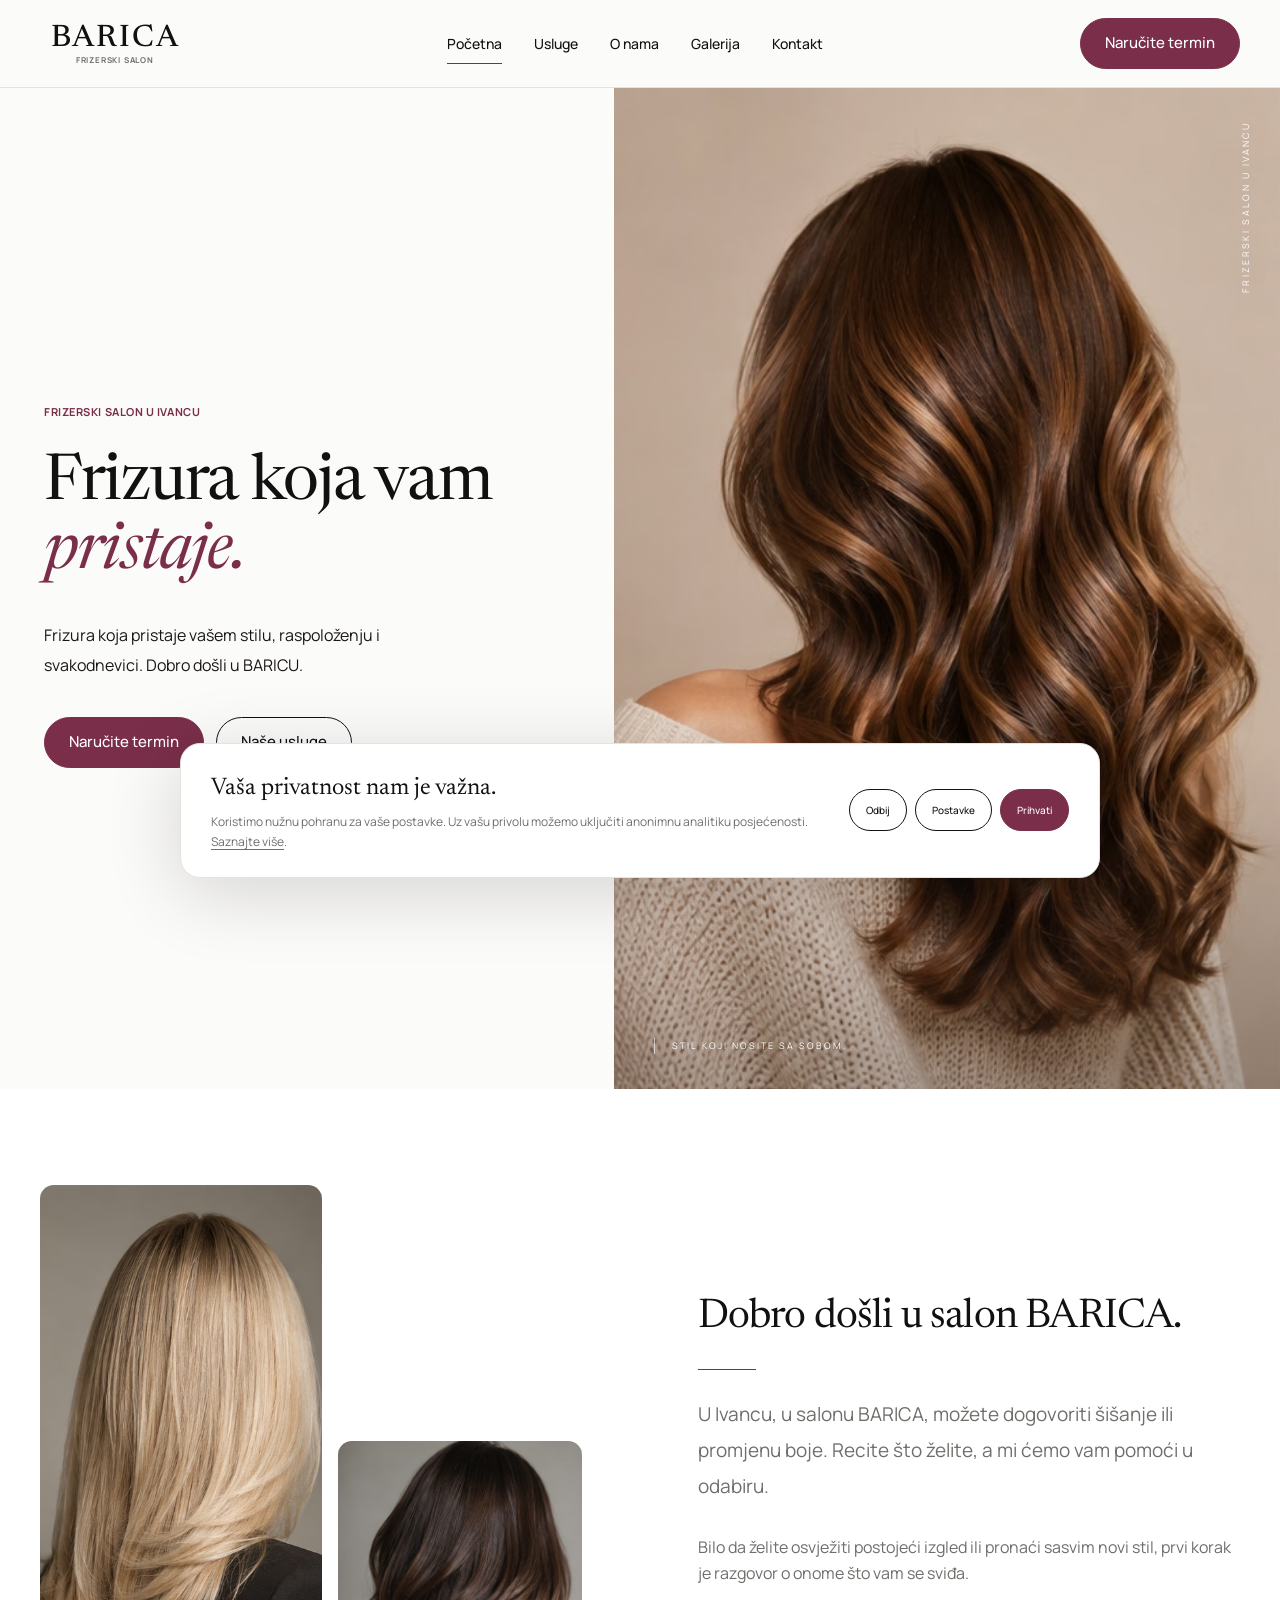
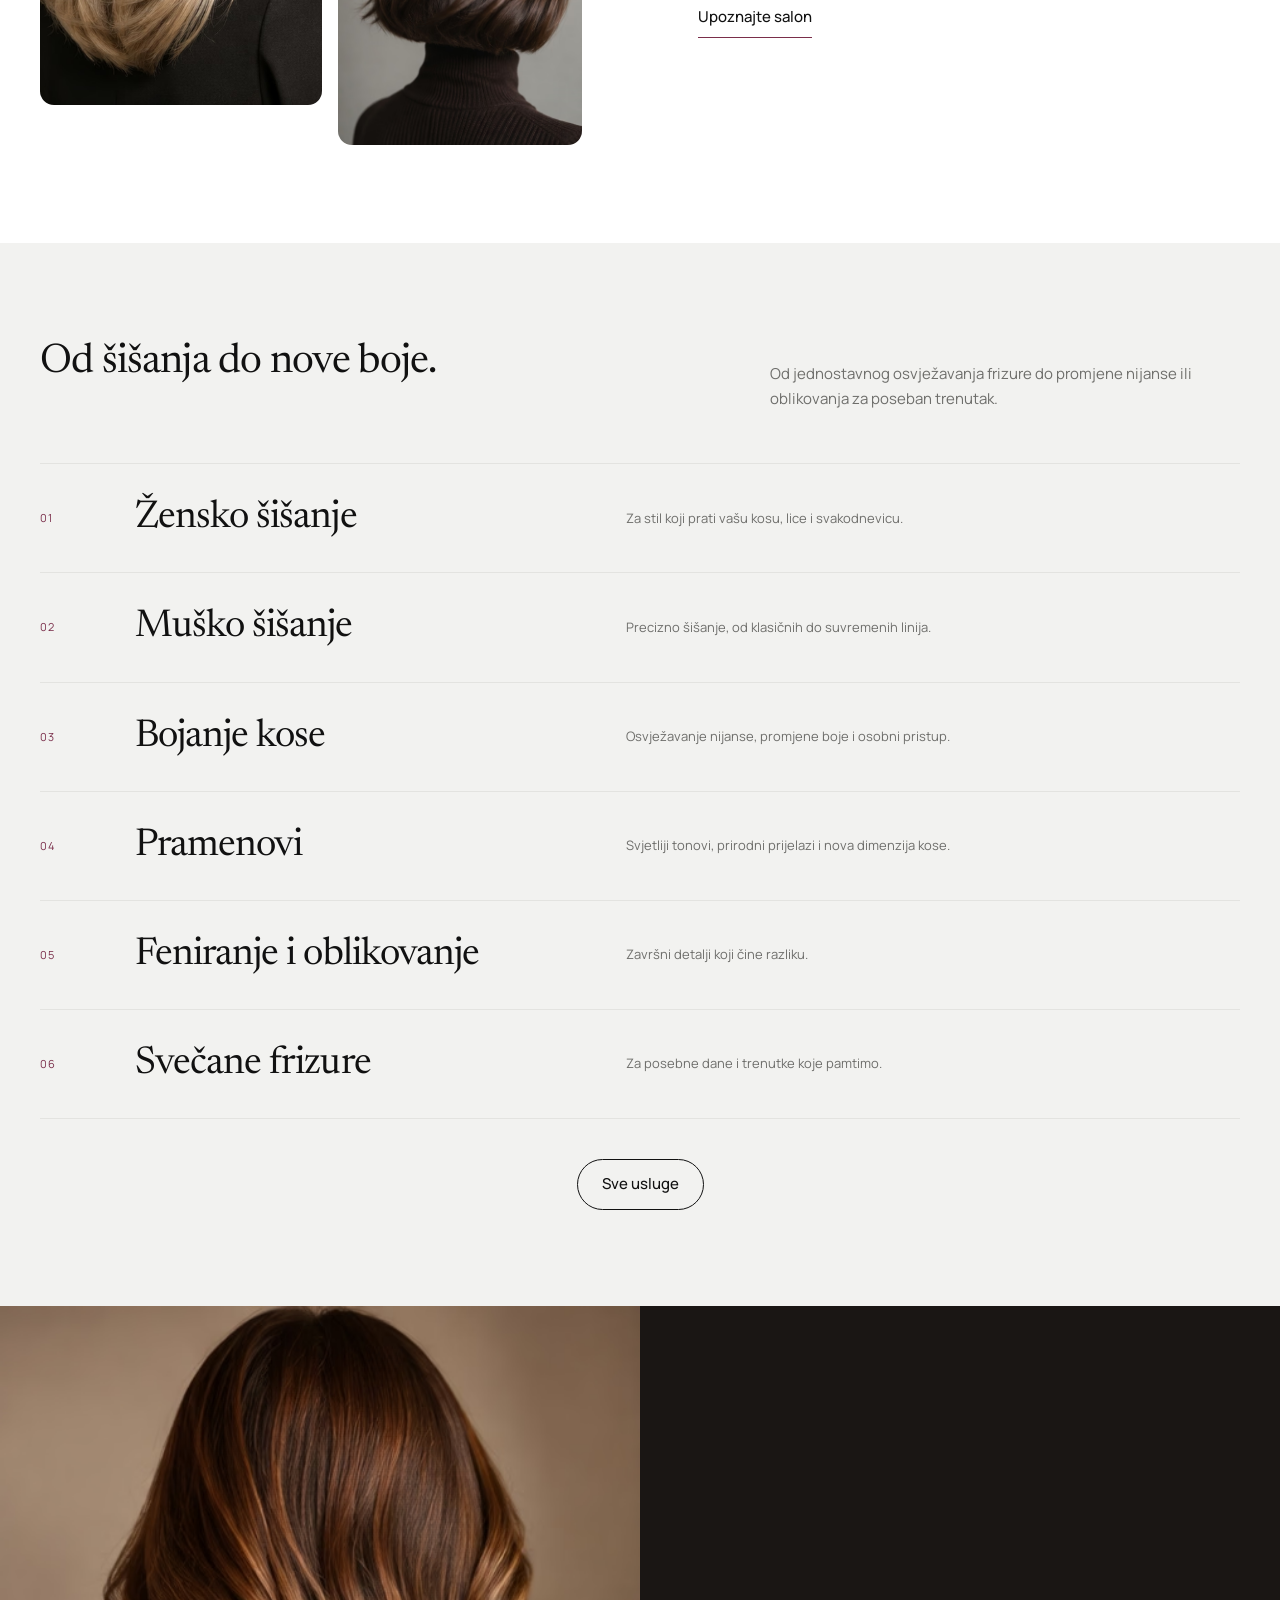
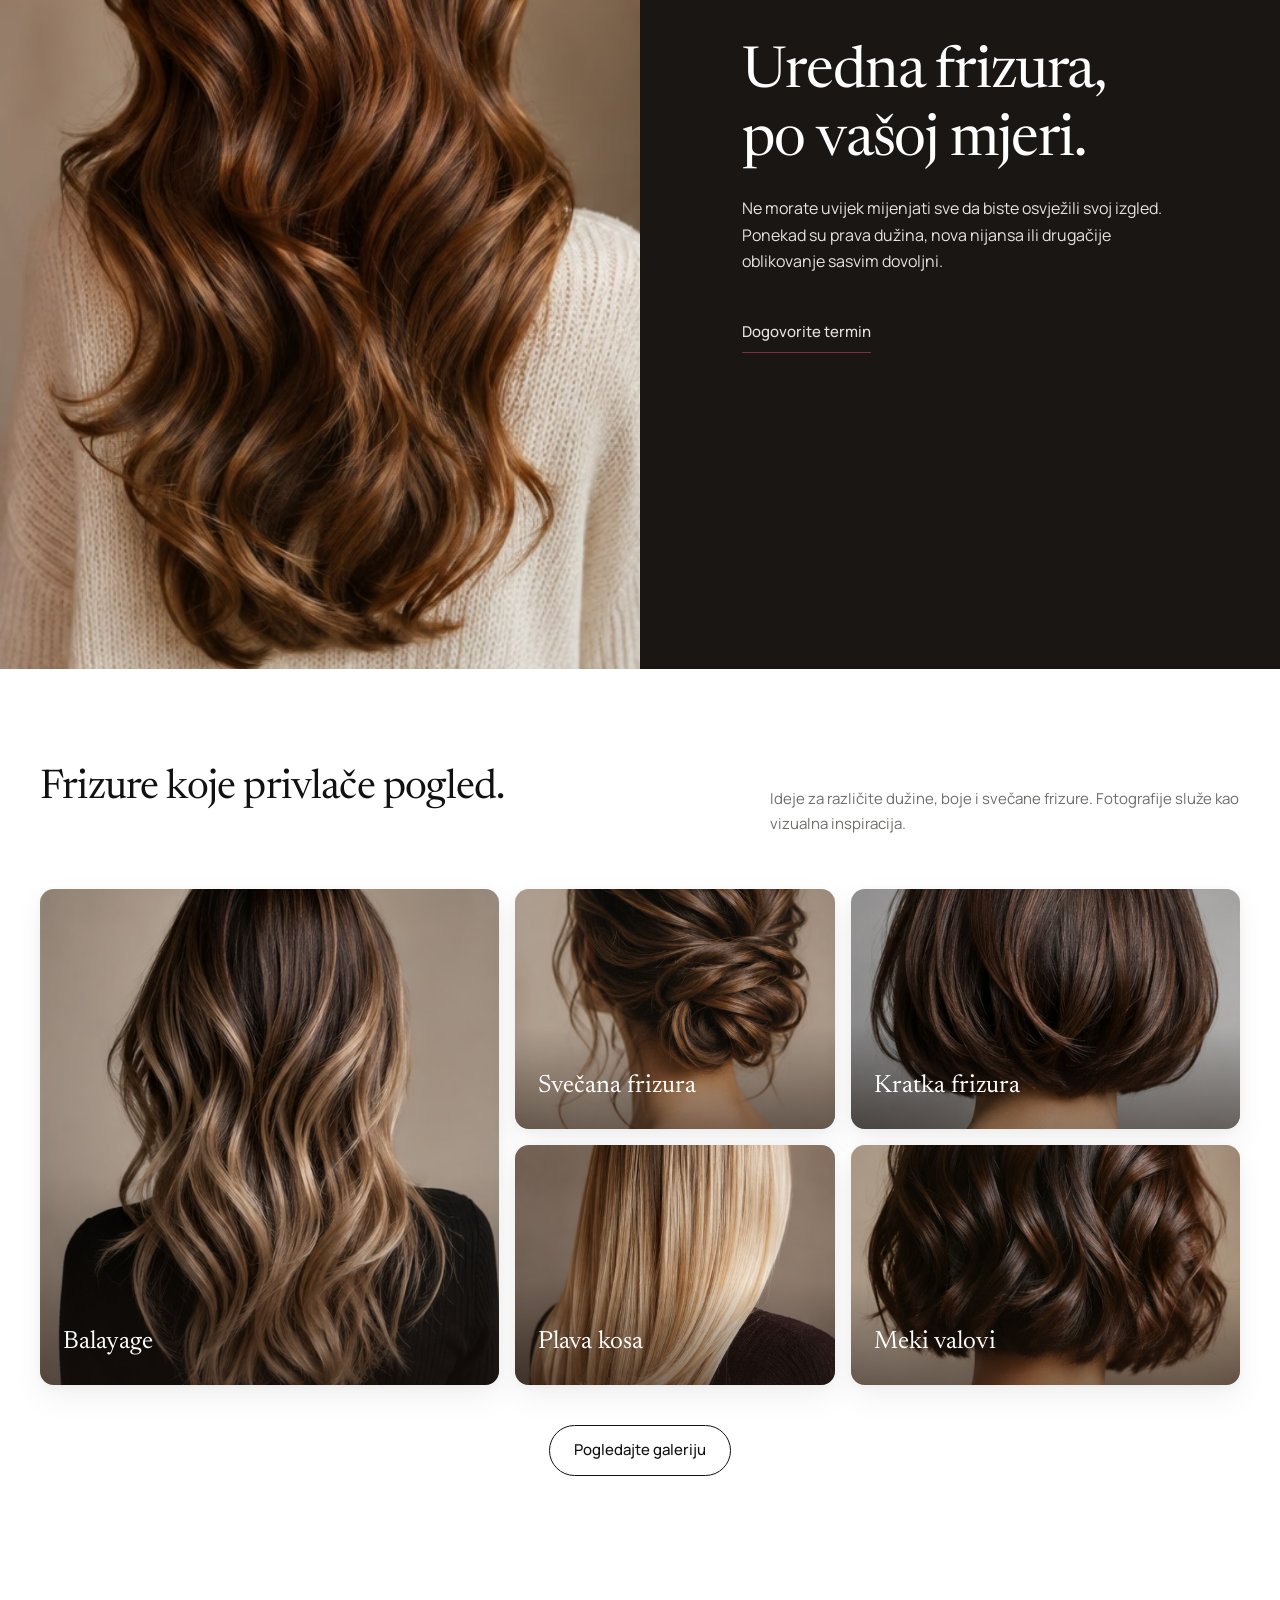
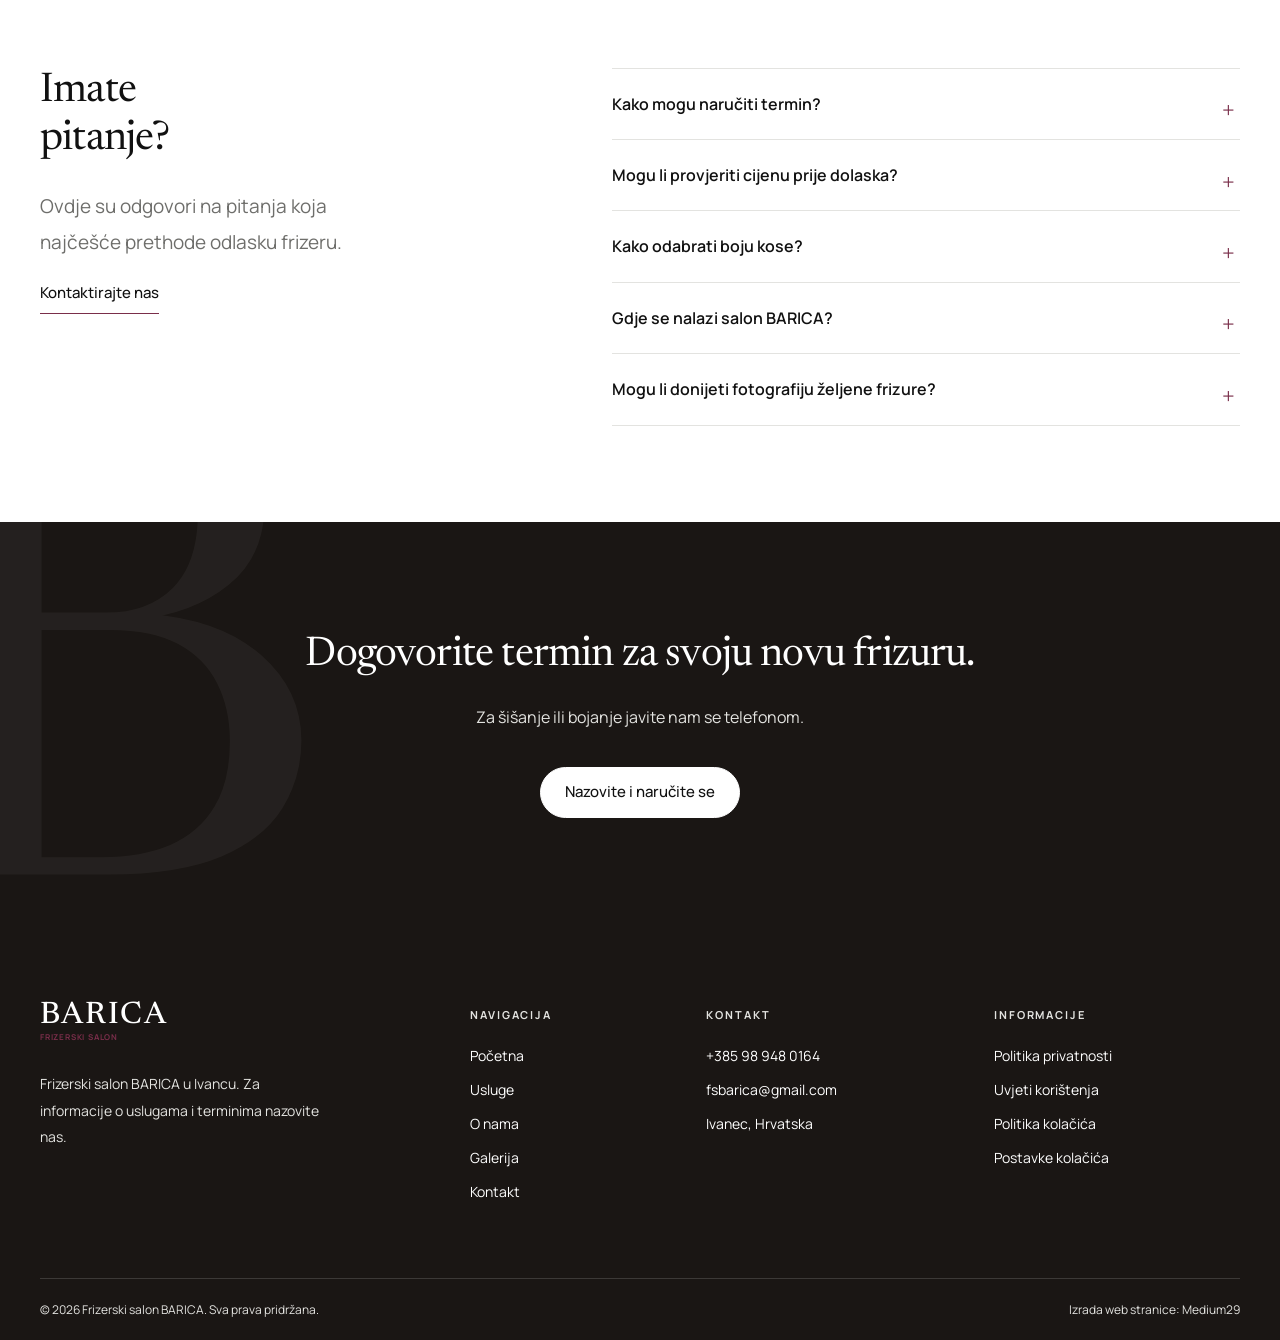
==== commit d5d10674: "4" ====
--- a/index.html
+++ b/index.html
@@ -1,10 +1,10 @@
 <!DOCTYPE html>
 
 <html lang="hr"><head><meta charset="utf-8"/><meta content="width=device-width,initial-scale=1" name="viewport"/><meta content="#FBFBFA" name="theme-color"/><meta content="light" name="color-scheme"/><meta content="index,follow,max-image-preview:large" name="robots"/><title>Frizerski salon BARICA Ivanec | Šišanje i oblikovanje kose</title><meta content="Frizerski salon BARICA u Ivancu. Pregledajte usluge šišanja i bojanja te nazovite za termin." name="description"/><meta content="website" property="og:type"/><meta content="hr_HR" property="og:locale"/><meta content="Frizerski salon BARICA" property="og:site_name"/><meta content="Frizerski salon BARICA Ivanec | Šišanje i oblikovanje kose" property="og:title"/><meta content="Frizerski salon BARICA u Ivancu. Pregledajte usluge šišanja i bojanja te nazovite za termin." property="og:description"/><meta content="summary_large_image" name="twitter:card"/><meta content="Frizerski salon BARICA Ivanec | Šišanje i oblikovanje kose" name="twitter:title"/><meta content="Frizerski salon BARICA u Ivancu. Pregledajte usluge šišanja i bojanja te nazovite za termin." name="twitter:description"/><link href="/assets/images/favicon.svg" rel="icon" type="image/svg+xml"/><link href="/assets/images/apple-touch-icon.png" rel="apple-touch-icon"/><link href="/assets/css/style.css" rel="stylesheet"/><script defer="" src="/assets/js/settings.js"></script><script defer="" src="/assets/js/main.js"></script><script type="application/ld+json">{"@context":"https://schema.org","@type":"HairSalon","name":"Frizerski salon BARICA","description":"Frizerski salon BARICA u Ivancu.","telephone":"+385989480164","email":"fsbarica@gmail.com","address":{"@type":"PostalAddress","addressLocality":"Ivanec","addressCountry":"HR"}}</script></head><body><script src="/assets/js/early.js"></script><a class="skip-link skip-link--hidden" href="#glavni-sadrzaj">Preskoči na sadržaj</a><header class="site-header"><div class="header-inner container"><a aria-label="BARICA — početna" class="logo" href="/"><span class="logo__word">BARICA</span><span class="logo__sub">FRIZERSKI SALON</span></a><nav aria-label="Glavna navigacija" class="main-nav" id="main-nav"><a aria-current="page" href="/">Početna</a><a href="/usluge/">Usluge</a><a href="/o-nama/">O nama</a><a href="/galerija/">Galerija</a><a href="/kontakt/">Kontakt</a></nav><a class="btn header-cta" href="tel:+385989480164">Naručite termin </a><button aria-controls="main-nav" aria-expanded="false" aria-label="Otvori izbornik" class="menu-toggle" type="button"><span class="menu-toggle__lines"></span></button></div></header><main id="glavni-sadrzaj">
-<section aria-labelledby="hero-heading" class="hero"><div class="hero__content"><span class="eyebrow">Frizerski salon u Ivancu</span><h1 id="hero-heading">Frizura koja vam <em>pristaje.</em></h1><p class="hero__text">Frizura koja pristaje vašem stilu, raspoloženju i svakodnevici. Dobro došli u BARICU.</p><div class="hero__buttons"><a class="btn" href="tel:+385989480164">Naručite termin </a><a class="btn btn--outline" href="/usluge/">Naše usluge</a></div></div><div class="hero__photo"><img alt="Elegantan ambijent modernog frizerskog salona" decoding="async" height="1300" loading="eager" src="https://images.unsplash.com/photo-1560066984-138dadb4c035?auto=format&amp;fit=crop&amp;w=1100&amp;q=80" width="1100"/><span class="hero__vertical">Frizerski salon u Ivancu</span><span class="hero__photo-note">Stil koji nosite sa sobom.</span></div></section>
-<section class="section section--white"><div class="container intro-grid"><div class="intro-grid__photos reveal"><div class="photo"><img alt="Detalj rada na kosi tijekom šišanja" decoding="async" height="1100" loading="lazy" src="https://images.unsplash.com/photo-1647462741268-e5724e5886c0?auto=format&amp;fit=crop&amp;w=800&amp;q=80" width="800"/></div><div class="photo"><img alt="Interijer frizerskog salona s ogledalima i opremom" decoding="async" height="780" loading="lazy" src="https://images.unsplash.com/photo-1521590832167-7bcbfaa6381f?auto=format&amp;fit=crop&amp;w=500&amp;q=80" width="500"/></div></div><div class="intro-grid__copy reveal"><h2>Dobro došli u salon BARICA.</h2><span class="rule"></span><p class="lead">U Ivancu, u salonu BARICA, možete dogovoriti šišanje ili promjenu boje. Recite što želite, a mi ćemo vam pomoći u odabiru.</p><p class="text-muted">Bilo da želite osvježiti postojeći izgled ili pronaći sasvim novi stil, prvi korak je razgovor o onome što vam se sviđa.</p><a class="text-link" href="/o-nama/">Upoznajte salon </a></div></div></section>
+<section aria-labelledby="hero-heading" class="hero"><div class="hero__content"><span class="eyebrow">Frizerski salon u Ivancu</span><h1 id="hero-heading">Frizura koja vam <em>pristaje.</em></h1><p class="hero__text">Frizura koja pristaje vašem stilu, raspoloženju i svakodnevici. Dobro došli u BARICU.</p><div class="hero__buttons"><a class="btn" href="tel:+385989480164">Naručite termin </a><a class="btn btn--outline" href="/usluge/">Naše usluge</a></div></div><div class="hero__photo"><img alt="Duga smeđa kosa oblikovana u mekane, sjajne valove" data-image-source="editorial" decoding="async" height="760" loading="eager" src="/assets/images/brunette-waves.avif" width="506"/><span class="hero__vertical">Frizerski salon u Ivancu</span><span class="hero__photo-note">Stil koji nosite sa sobom.</span></div></section>
+<section class="section section--white"><div class="container intro-grid"><div class="intro-grid__photos reveal"><div class="photo"><img alt="Svijetloplava kosa s mekanim slojevima" data-image-source="editorial" decoding="async" height="760" loading="lazy" src="/assets/images/cool-blonde.avif" width="506"/></div><div class="photo"><img alt="Kratka, precizno oblikovana smeđa bob frizura" data-image-source="editorial" decoding="async" height="760" loading="lazy" src="/assets/images/polished-bob.avif" width="506"/></div></div><div class="intro-grid__copy reveal"><h2>Dobro došli u salon BARICA.</h2><span class="rule"></span><p class="lead">U Ivancu, u salonu BARICA, možete dogovoriti šišanje ili promjenu boje. Recite što želite, a mi ćemo vam pomoći u odabiru.</p><p class="text-muted">Bilo da želite osvježiti postojeći izgled ili pronaći sasvim novi stil, prvi korak je razgovor o onome što vam se sviđa.</p><a class="text-link" href="/o-nama/">Upoznajte salon </a></div></div></section>
 <section class="section section--paper" id="usluge"><div class="container"><div class="section-head reveal"><div><h2>Od šišanja do nove boje.</h2></div><p class="section-head__copy">Od jednostavnog osvježavanja frizure do promjene nijanse ili oblikovanja za poseban trenutak.</p></div><div class="services-list reveal"><a class="service-row" href="/usluge/#usluga-1"><span class="service-row__number">01</span><span class="service-row__name">Žensko šišanje</span><span class="service-row__description">Za stil koji prati vašu kosu, lice i svakodnevicu.</span></a><a class="service-row" href="/usluge/#usluga-2"><span class="service-row__number">02</span><span class="service-row__name">Muško šišanje</span><span class="service-row__description">Precizno šišanje, od klasičnih do suvremenih linija.</span></a><a class="service-row" href="/usluge/#usluga-3"><span class="service-row__number">03</span><span class="service-row__name">Bojanje kose</span><span class="service-row__description">Osvježavanje nijanse, promjene boje i osobni pristup.</span></a><a class="service-row" href="/usluge/#usluga-4"><span class="service-row__number">04</span><span class="service-row__name">Pramenovi</span><span class="service-row__description">Svjetliji tonovi, prirodni prijelazi i nova dimenzija kose.</span></a><a class="service-row" href="/usluge/#usluga-5"><span class="service-row__number">05</span><span class="service-row__name">Feniranje i oblikovanje</span><span class="service-row__description">Završni detalji koji čine razliku.</span></a><a class="service-row" href="/usluge/#usluga-6"><span class="service-row__number">06</span><span class="service-row__name">Svečane frizure</span><span class="service-row__description">Za posebne dane i trenutke koje pamtimo.</span></a></div><div class="section-actions"><a class="btn btn--outline" href="/usluge/">Sve usluge </a></div></div></section>
-<section class="feature-band"><div class="feature-band__photo"><img alt="Njega i pranje kose u salonskom prostoru" decoding="async" height="900" loading="lazy" src="https://images.unsplash.com/photo-1595476108010-b4d1f102b1b1?auto=format&amp;fit=crop&amp;w=1100&amp;q=80" width="1100"/></div><div class="feature-band__content reveal"><h2>Uredna frizura, po vašoj mjeri.</h2><p>Ne morate uvijek mijenjati sve da biste osvježili svoj izgled. Ponekad su prava dužina, nova nijansa ili drugačije oblikovanje sasvim dovoljni.</p><a class="text-link" href="/kontakt/">Dogovorite termin </a></div></section>
-<section class="section section--white"><div class="container"><div class="section-head reveal"><div><h2>Pogledajte stil, detalje i ambijent.</h2></div><p class="section-head__copy">Odabrani vizuali koji prate frizerske usluge, uredan ambijent i stil salona.</p></div><div class="gallery-grid reveal"><button aria-label="Povećaj fotografiju: Tekstura kose" class="gallery-item gallery-item--tall" data-alt="Tekstura kose" data-caption="Tekstura kose" data-category="boja" data-gallery-photo="" data-image="https://images.unsplash.com/photo-1770576568718-6747e3d85de8?auto=format&amp;fit=crop&amp;w=1800&amp;q=80" type="button"><img alt="Tekstura i završni izgled kose" decoding="async" height="840" loading="lazy" src="https://images.unsplash.com/photo-1770576568718-6747e3d85de8?auto=format&amp;fit=crop&amp;w=720&amp;q=80" width="720"/><span class="gallery-item__title">Tekstura kose</span></button><button aria-label="Povećaj fotografiju: Ambijent salona" class="gallery-item" data-alt="Ambijent salona" data-caption="Ambijent salona" data-category="oblikovanje" data-gallery-photo="" data-image="https://images.unsplash.com/photo-1600948836101-f9ffda59d250?auto=format&amp;fit=crop&amp;w=1800&amp;q=80" type="button"><img alt="Topao salonski ambijent" decoding="async" height="840" loading="lazy" src="https://images.unsplash.com/photo-1600948836101-f9ffda59d250?auto=format&amp;fit=crop&amp;w=720&amp;q=80" width="720"/><span class="gallery-item__title">Ambijent salona</span></button><button aria-label="Povećaj fotografiju: Precizno šišanje" class="gallery-item" data-alt="Precizno šišanje" data-caption="Precizno šišanje" data-category="sisanje" data-gallery-photo="" data-image="https://images.unsplash.com/photo-1647462741268-e5724e5886c0?auto=format&amp;fit=crop&amp;w=1800&amp;q=80" type="button"><img alt="Detalj preciznog šišanja" decoding="async" height="840" loading="lazy" src="https://images.unsplash.com/photo-1647462741268-e5724e5886c0?auto=format&amp;fit=crop&amp;w=720&amp;q=80" width="720"/><span class="gallery-item__title">Precizno šišanje</span></button><button aria-label="Povećaj fotografiju: Njega kose" class="gallery-item" data-alt="Njega kose" data-caption="Njega kose" data-category="njega" data-gallery-photo="" data-image="https://images.unsplash.com/photo-1717160675643-53a7a2ebaa9f?auto=format&amp;fit=crop&amp;w=1800&amp;q=80" type="button"><img alt="Njega i tretman kose" decoding="async" height="840" loading="lazy" src="https://images.unsplash.com/photo-1717160675643-53a7a2ebaa9f?auto=format&amp;fit=crop&amp;w=720&amp;q=80" width="720"/><span class="gallery-item__title">Njega kose</span></button><button aria-label="Povećaj fotografiju: Salon detalji" class="gallery-item" data-alt="Salon detalji" data-caption="Salon detalji" data-category="oblikovanje" data-gallery-photo="" data-image="https://images.unsplash.com/photo-1521590832167-7bcbfaa6381f?auto=format&amp;fit=crop&amp;w=1800&amp;q=80" type="button"><img alt="Detalji radnog prostora i opreme" decoding="async" height="840" loading="lazy" src="https://images.unsplash.com/photo-1521590832167-7bcbfaa6381f?auto=format&amp;fit=crop&amp;w=720&amp;q=80" width="720"/><span class="gallery-item__title">Salon detalji</span></button></div><div class="section-actions"><a class="btn btn--outline" href="/galerija/">Pogledajte galeriju </a></div></div></section>
+<section class="feature-band"><div class="feature-band__photo"><img alt="Voluminozna kestenjasta kosa s prirodnim valovima" data-image-source="editorial" decoding="async" height="760" loading="lazy" src="/assets/images/chestnut-volume.avif" width="506"/></div><div class="feature-band__content reveal"><h2>Uredna frizura, po vašoj mjeri.</h2><p>Ne morate uvijek mijenjati sve da biste osvježili svoj izgled. Ponekad su prava dužina, nova nijansa ili drugačije oblikovanje sasvim dovoljni.</p><a class="text-link" href="/kontakt/">Dogovorite termin </a></div></section>
+<section class="section section--white"><div class="container"><div class="section-head reveal"><div><h2>Frizure koje privlače pogled.</h2></div><p class="section-head__copy">Ideje za različite dužine, boje i svečane frizure. Fotografije služe kao vizualna inspiracija.</p></div><div class="gallery-grid reveal"><button aria-label="Povećaj fotografiju: Balayage" class="gallery-item gallery-item--tall" data-alt="Smeđa kosa s prirodnim svjetlijim pramenovima" data-caption="Balayage" data-category="boja" data-gallery-photo="" data-image="/assets/images/soft-balayage.avif" type="button"><img alt="Smeđa kosa s prirodnim svjetlijim pramenovima" data-image-source="editorial" decoding="async" height="760" loading="lazy" src="/assets/images/soft-balayage.avif" width="506"/><span class="gallery-item__title">Balayage</span></button><button aria-label="Povećaj fotografiju: Svečana frizura" class="gallery-item" data-alt="Smeđa kosa oblikovana u elegantnu podignutu frizuru" data-caption="Svečana frizura" data-category="oblikovanje" data-gallery-photo="" data-image="/assets/images/elegant-updo.avif" type="button"><img alt="Smeđa kosa oblikovana u elegantnu podignutu frizuru" data-image-source="editorial" decoding="async" height="760" loading="lazy" src="/assets/images/elegant-updo.avif" width="506"/><span class="gallery-item__title">Svečana frizura</span></button><button aria-label="Povećaj fotografiju: Kratka frizura" class="gallery-item" data-alt="Kratka bob frizura s urednom linijom šišanja" data-caption="Kratka frizura" data-category="sisanje" data-gallery-photo="" data-image="/assets/images/classic-bob.avif" type="button"><img alt="Kratka bob frizura s urednom linijom šišanja" data-image-source="editorial" decoding="async" height="760" loading="lazy" src="/assets/images/classic-bob.avif" width="506"/><span class="gallery-item__title">Kratka frizura</span></button><button aria-label="Povećaj fotografiju: Plava kosa" class="gallery-item" data-alt="Ravna plava kosa sa suptilnim slojevima" data-caption="Plava kosa" data-category="njega" data-gallery-photo="" data-image="/assets/images/bright-blonde.avif" type="button"><img alt="Ravna plava kosa sa suptilnim slojevima" data-image-source="editorial" decoding="async" height="760" loading="lazy" src="/assets/images/bright-blonde.avif" width="506"/><span class="gallery-item__title">Plava kosa</span></button><button aria-label="Povećaj fotografiju: Meki valovi" class="gallery-item" data-alt="Kratka smeđa kosa oblikovana u meke valove" data-caption="Meki valovi" data-category="oblikovanje" data-gallery-photo="" data-image="/assets/images/textured-bob.avif" type="button"><img alt="Kratka smeđa kosa oblikovana u meke valove" data-image-source="editorial" decoding="async" height="760" loading="lazy" src="/assets/images/textured-bob.avif" width="506"/><span class="gallery-item__title">Meki valovi</span></button></div><div class="section-actions"><a class="btn btn--outline" href="/galerija/">Pogledajte galeriju </a></div></div></section>
 <section class="section section--white"><div class="container faq-grid"><div class="reveal"><h2>Imate<br/>pitanje?</h2><p class="lead">Ovdje su odgovori na pitanja koja najčešće prethode odlasku frizeru.</p><a class="text-link" href="/kontakt/">Kontaktirajte nas </a></div><div class="reveal"><div class="faq-list"><details class="faq-item"><summary>Kako mogu naručiti termin? <span aria-hidden="true" class="faq-plus"></span></summary><p>Za dogovor termina nazovite +385 98 948 0164.</p></details><details class="faq-item"><summary>Mogu li provjeriti cijenu prije dolaska? <span aria-hidden="true" class="faq-plus"></span></summary><p>Cijena bojanja može ovisiti o dužini i gustoći kose. Za okvirnu ponudu opišite uslugu koju želite.</p></details><details class="faq-item"><summary>Kako odabrati boju kose? <span aria-hidden="true" class="faq-plus"></span></summary><p>Prije bojanja vrijedi razgovarati o postojećoj boji, željenoj nijansi i održavanju.</p></details><details class="faq-item"><summary>Gdje se nalazi salon BARICA? <span aria-hidden="true" class="faq-plus"></span></summary><p>Salon je u Ivancu. Točnu adresu dodat ćemo nakon potvrde.</p></details><details class="faq-item"><summary>Mogu li donijeti fotografiju željene frizure? <span aria-hidden="true" class="faq-plus"></span></summary><p>Da. Fotografija je koristan primjer za razgovor o obliku i boji.</p></details></div></div></div></section><section class="closing"><div class="closing__inner reveal"><h2>Dogovorite termin za svoju novu frizuru.</h2><p>Za šišanje ili bojanje javite nam se telefonom.</p><a class="btn btn--light" href="tel:+385989480164">Nazovite i naručite se </a></div></section>
-</main><footer class="footer"><div class="container"><div class="footer__top"><div class="footer__brand"><a aria-label="BARICA — početna" class="logo" href="/"><span class="logo__word">BARICA</span><span class="logo__sub">FRIZERSKI SALON</span></a><p class="footer__copy">Frizerski salon BARICA u Ivancu. Za informacije o uslugama i terminima nazovite nas.</p></div><div><h3>Navigacija</h3><div class="footer__links"><a href="/">Početna</a><a href="/usluge/">Usluge</a><a href="/o-nama/">O nama</a><a href="/galerija/">Galerija</a><a href="/kontakt/">Kontakt</a></div></div><div><h3>Kontakt</h3><div class="footer__links"><a href="tel:+385989480164">+385 98 948 0164</a><a href="mailto:fsbarica@gmail.com">fsbarica@gmail.com</a><span>Ivanec, Hrvatska</span></div></div><div><h3>Informacije</h3><div class="footer__links"><a href="/politika-privatnosti/">Politika privatnosti</a><a href="/uvjeti-koristenja/">Uvjeti korištenja</a><a href="/politika-kolacica/">Politika kolačića</a><a data-cookie-settings="" href="#">Postavke kolačića</a></div></div></div><div class="footer__bottom"><span>© <span data-year="">2026</span> Frizerski salon BARICA. Sva prava pridržana.</span><span class="footer__signature">Izrada web stranice: <a href="https://medium29.com" rel="noopener noreferrer" target="_blank">Medium29</a></span></div></div></footer><a class="mobile-book" href="tel:+385989480164">Nazovite i naručite termin</a><div aria-label="Postavke kolačića" class="cookie-banner" hidden="" role="region"><div class="cookie-banner__text"><strong>Vaša privatnost nam je važna.</strong><p>Koristimo nužnu pohranu za vaše postavke. Uz vašu privolu možemo uključiti anonimnu analitiku posjećenosti. <a class="text-underlined" href="/politika-kolacica/">Saznajte više</a>.</p></div><div class="cookie-banner__actions"><button class="btn btn--outline" data-cookie-reject="" type="button">Odbij</button><button class="btn btn--outline" data-cookie-settings="" type="button">Postavke</button><button class="btn" data-cookie-accept="" type="button">Prihvati</button></div></div><div class="cookie-modal" hidden="" role="presentation"><div aria-label="Postavke kolačića" aria-modal="true" class="cookie-modal__panel" role="dialog" tabindex="-1"><button aria-label="Zatvori postavke" class="cookie-close" data-cookie-close="" type="button">×</button><span class="eyebrow">Privatnost</span><h2>Vaše postavke</h2><p>Sami odlučujete koje neobavezne tehnologije dopuštate. Odluku možete promijeniti u podnožju stranice.</p><div class="cookie-setting"><div><strong>Nužne postavke</strong><small>Potrebne za spremanje vašeg izbora.</small></div><input aria-label="Nužne postavke uvijek su aktivne" checked="" disabled="" type="checkbox"/></div><label class="cookie-setting" for="cookie-analytics"><div><strong>Analitika</strong><small>Opcionalno mjerenje posjećenosti, samo uz privolu i nakon konfiguracije.</small></div><input id="cookie-analytics" type="checkbox"/></label><div class="cookie-modal__actions"><button class="btn btn--outline" data-cookie-reject="" type="button">Odbij sve</button><button class="btn" data-cookie-save="" type="button">Spremi odabir</button></div></div></div><div class="intro" role="presentation"><div class="intro__inner"><div class="intro__tiny">Dobro došli</div><div aria-label="BARICA" class="intro__word"><span style="--i:0">B</span><span style="--i:1">A</span><span style="--i:2">R</span><span style="--i:3">I</span><span style="--i:4">C</span><span style="--i:5">A</span></div><span class="intro__rule"></span><div class="intro__caption">Frizerski salon · Ivanec</div></div><button class="intro__skip" type="button">Preskoči intro</button></div><div aria-label="Pregled fotografije" aria-modal="true" class="lightbox" hidden="" role="dialog"><button aria-label="Zatvori fotografiju" class="lightbox__close" type="button">×</button><button aria-label="Prethodna fotografija" class="lightbox__arrow lightbox__prev" type="button">‹</button><img alt="" class="lightbox__image"/><button aria-label="Sljedeća fotografija" class="lightbox__arrow lightbox__next" type="button">›</button><span class="lightbox__caption"></span></div></body></html>+</main><footer class="footer"><div class="container"><div class="footer__top"><div class="footer__brand"><a aria-label="BARICA — početna" class="logo" href="/"><span class="logo__word">BARICA</span><span class="logo__sub">FRIZERSKI SALON</span></a><p class="footer__copy">Frizerski salon BARICA u Ivancu. Za informacije o uslugama i terminima nazovite nas.</p></div><div><h3>Navigacija</h3><div class="footer__links"><a href="/">Početna</a><a href="/usluge/">Usluge</a><a href="/o-nama/">O nama</a><a href="/galerija/">Galerija</a><a href="/kontakt/">Kontakt</a></div></div><div><h3>Kontakt</h3><div class="footer__links"><a href="tel:+385989480164">+385 98 948 0164</a><a href="mailto:fsbarica@gmail.com">fsbarica@gmail.com</a><span>Ivanec, Hrvatska</span></div></div><div><h3>Informacije</h3><div class="footer__links"><a href="/politika-privatnosti/">Politika privatnosti</a><a href="/uvjeti-koristenja/">Uvjeti korištenja</a><a href="/politika-kolacica/">Politika kolačića</a><a data-cookie-settings="" href="#">Postavke kolačića</a></div></div></div><div class="footer__bottom"><span>© <span data-year="">2026</span> Frizerski salon BARICA. Sva prava pridržana.</span><span class="footer__signature">Izrada web stranice: <a href="https://medium29.com" rel="noopener noreferrer" target="_blank">Medium29</a></span></div></div></footer><a class="mobile-book" href="tel:+385989480164" aria-label="Nazovite Frizerski salon BARICA za naručivanje termina"><span class="mobile-book__icon"><svg aria-hidden="true" viewBox="0 0 24 24" fill="none" stroke="currentColor" stroke-width="1.8" stroke-linecap="round" stroke-linejoin="round"><path d="M22 16.9v3a2 2 0 0 1-2.2 2c-3.8-.4-7.4-1.8-10.3-4.3a20 20 0 0 1-6.1-6.1C1 8.6-.4 5 0 1.2A2 2 0 0 1 2 0h3a2 2 0 0 1 2 1.7l.7 3a2 2 0 0 1-.6 2l-1.3 1.3a16 16 0 0 0 6.2 6.2l1.3-1.3a2 2 0 0 1 2-.6l3 .7a2 2 0 0 1 1.7 2Z" transform="translate(1.5 1.5) scale(.9)"/></svg></span><span class="mobile-book__content"><span class="mobile-book__title">Naručite termin</span><span class="mobile-book__subtitle">Dogovor telefonskim pozivom</span></span><span class="mobile-book__end" aria-hidden="true"><svg viewBox="0 0 24 24" fill="none" stroke="currentColor" stroke-width="1.8" stroke-linecap="round" stroke-linejoin="round"><path d="m9 18 6-6-6-6"/></svg></span></a><div aria-label="Postavke kolačića" class="cookie-banner" hidden="" role="region"><div class="cookie-banner__text"><strong>Vaša privatnost nam je važna.</strong><p>Koristimo nužnu pohranu za vaše postavke. Uz vašu privolu možemo uključiti anonimnu analitiku posjećenosti. <a class="text-underlined" href="/politika-kolacica/">Saznajte više</a>.</p></div><div class="cookie-banner__actions"><button class="btn btn--outline" data-cookie-reject="" type="button">Odbij</button><button class="btn btn--outline" data-cookie-settings="" type="button">Postavke</button><button class="btn" data-cookie-accept="" type="button">Prihvati</button></div></div><div class="cookie-modal" hidden="" role="presentation"><div aria-label="Postavke kolačića" aria-modal="true" class="cookie-modal__panel" role="dialog" tabindex="-1"><button aria-label="Zatvori postavke" class="cookie-close" data-cookie-close="" type="button">×</button><span class="eyebrow">Privatnost</span><h2>Vaše postavke</h2><p>Sami odlučujete koje neobavezne tehnologije dopuštate. Odluku možete promijeniti u podnožju stranice.</p><div class="cookie-setting"><div><strong>Nužne postavke</strong><small>Potrebne za spremanje vašeg izbora.</small></div><input aria-label="Nužne postavke uvijek su aktivne" checked="" disabled="" type="checkbox"/></div><label class="cookie-setting" for="cookie-analytics"><div><strong>Analitika</strong><small>Opcionalno mjerenje posjećenosti, samo uz privolu i nakon konfiguracije.</small></div><input id="cookie-analytics" type="checkbox"/></label><div class="cookie-modal__actions"><button class="btn btn--outline" data-cookie-reject="" type="button">Odbij sve</button><button class="btn" data-cookie-save="" type="button">Spremi odabir</button></div></div></div><div class="intro" role="presentation"><div class="intro__inner"><div class="intro__tiny">Dobro došli</div><div aria-label="BARICA" class="intro__word"><span style="--i:0">B</span><span style="--i:1">A</span><span style="--i:2">R</span><span style="--i:3">I</span><span style="--i:4">C</span><span style="--i:5">A</span></div><span class="intro__rule"></span><div class="intro__caption">Frizerski salon · Ivanec</div></div><button class="intro__skip" type="button">Preskoči intro</button></div><div aria-label="Pregled fotografije" aria-modal="true" class="lightbox" hidden="" role="dialog"><button aria-label="Zatvori fotografiju" class="lightbox__close" type="button">×</button><button aria-label="Prethodna fotografija" class="lightbox__arrow lightbox__prev" type="button">‹</button><img alt="" class="lightbox__image"/><button aria-label="Sljedeća fotografija" class="lightbox__arrow lightbox__next" type="button">›</button><span class="lightbox__caption"></span></div></body></html>
--- a/assets/css/style.css
+++ b/assets/css/style.css
@@ -116,3 +116,20 @@
 .page-hero{padding:80px 0}
 .gallery-grid{gap:16px}
 @media(max-width:700px){.page-hero h1{font-size:clamp(38px,10vw,52px)}.hero h1{font-size:clamp(38px,10vw,52px)}.gallery-grid{gap:12px}}
+
+/* Kontakt na mobitelu */
+.mobile-book{display:none}
+@media(max-width:700px){
+  .mobile-book{display:flex;align-items:center;gap:12px;position:fixed;z-index:75;left:50%;right:auto;bottom:max(14px,env(safe-area-inset-bottom));width:min(calc(100% - 28px),430px);height:70px;transform:translateX(-50%);border-radius:24px;border:1px solid rgba(255,255,255,.85);background:rgba(255,255,255,.97);color:var(--ink);text-align:left;padding:9px 10px 9px 12px;box-shadow:0 12px 35px rgba(15,15,15,.17),0 2px 8px rgba(15,15,15,.07);-webkit-backdrop-filter:blur(18px);backdrop-filter:blur(18px);text-transform:none;letter-spacing:0;font-family:var(--sans);text-decoration:none;transition:box-shadow .2s ease,border-color .2s ease,opacity .2s ease}
+  .mobile-book:hover{background:var(--white);border-color:var(--line);box-shadow:0 16px 45px rgba(15,15,15,.2)}
+  .mobile-book__icon{flex:0 0 46px;width:46px;height:46px;border-radius:15px;display:grid;place-items:center;background:var(--surface);color:var(--accent)}
+  .mobile-book__icon svg{width:23px;height:23px}
+  .mobile-book__content{display:flex;flex-direction:column;justify-content:center;gap:2px;flex:1;min-width:0}
+  .mobile-book__title{font-family:var(--sans);font-size:16px;font-weight:700;line-height:1.15;color:var(--ink);letter-spacing:-.02em}
+  .mobile-book__subtitle{font-size:11px;font-weight:500;color:var(--muted);line-height:1.3;letter-spacing:0;white-space:nowrap}
+  .mobile-book__end{width:43px;height:43px;border-radius:15px;flex:0 0 43px;display:grid;place-items:center;background:var(--accent);color:var(--white)}
+  .mobile-book__end svg{width:22px;height:22px}
+  body:has(.cookie-banner:not([hidden])) .mobile-book,body:has(.cookie-modal:not([hidden])) .mobile-book,body.nav-open .mobile-book{opacity:0;pointer-events:none}
+  .footer{padding-bottom:124px}
+}
+@media(max-width:350px){.mobile-book{gap:8px;padding-inline:8px;height:66px}.mobile-book__title{font-size:15px}.mobile-book__subtitle{font-size:10px}.mobile-book__icon{flex-basis:42px;width:42px;height:42px}.mobile-book__end{flex-basis:39px;width:39px;height:39px}}
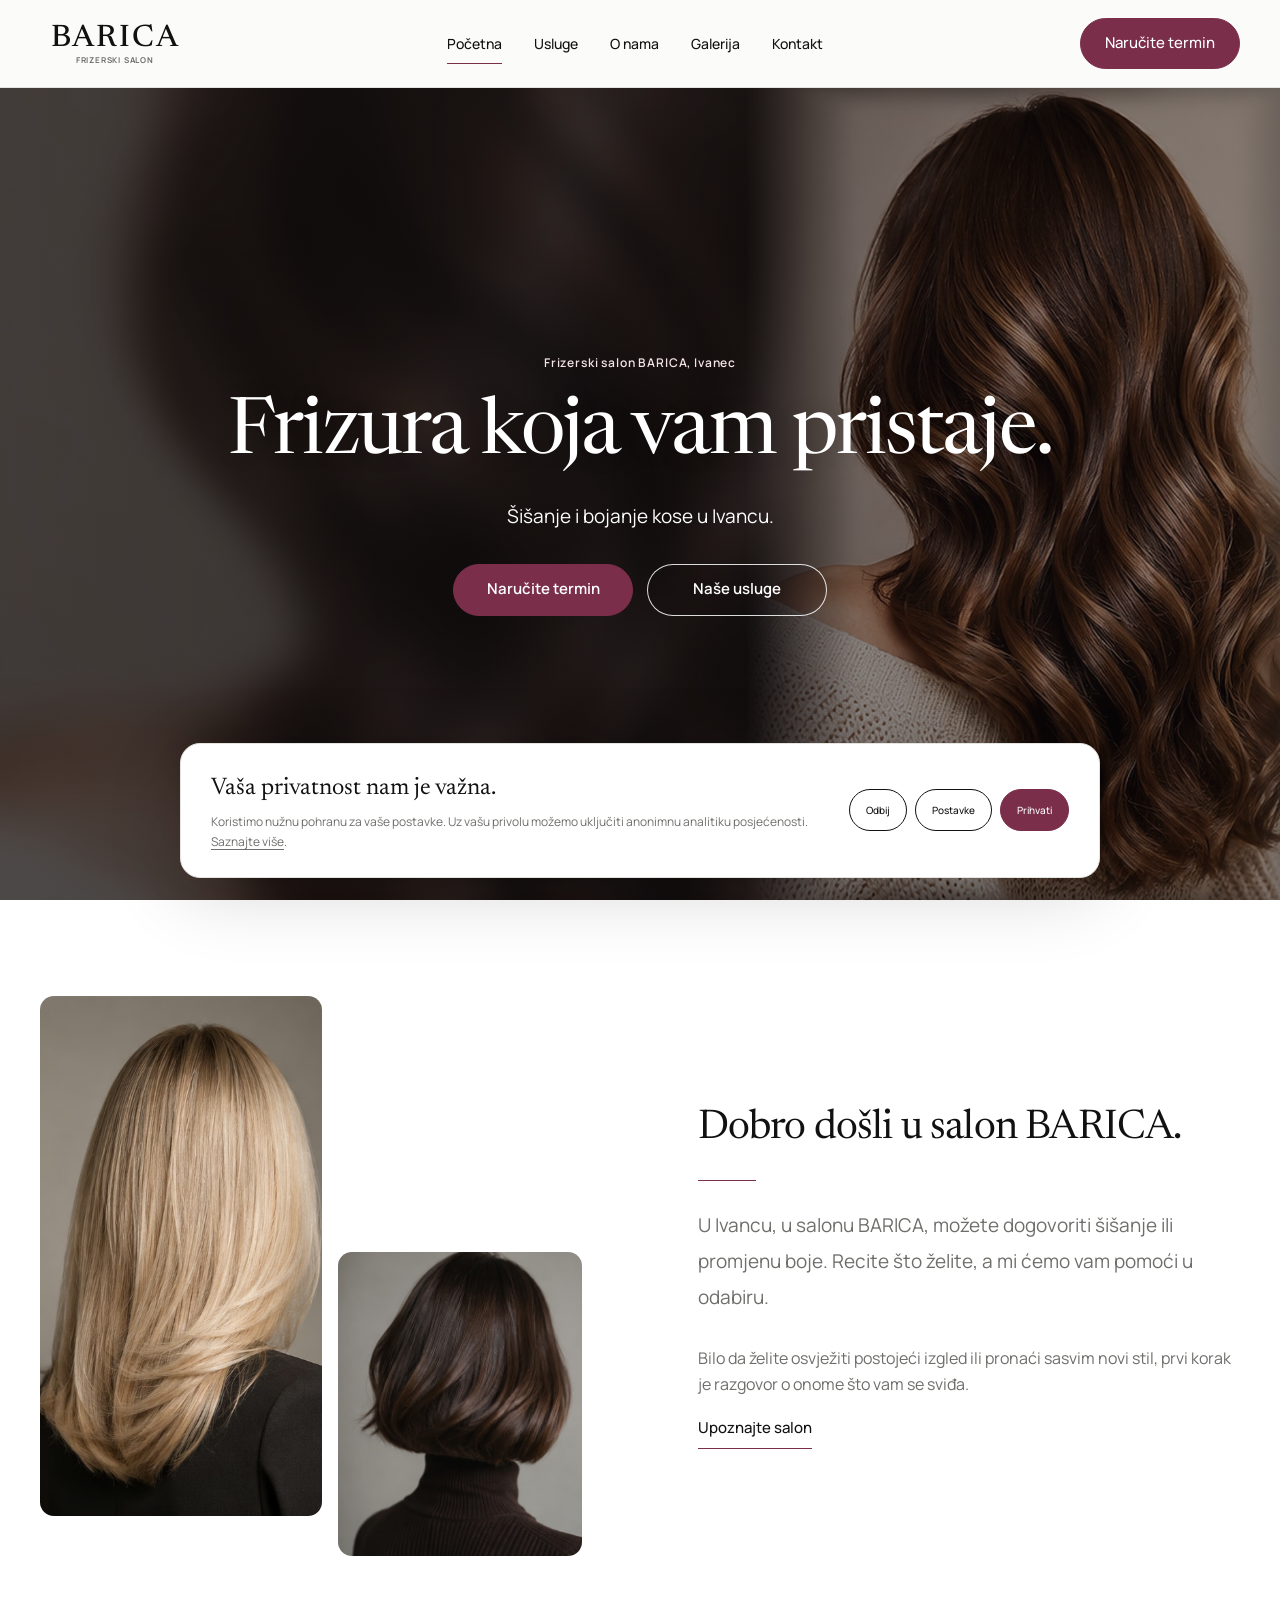
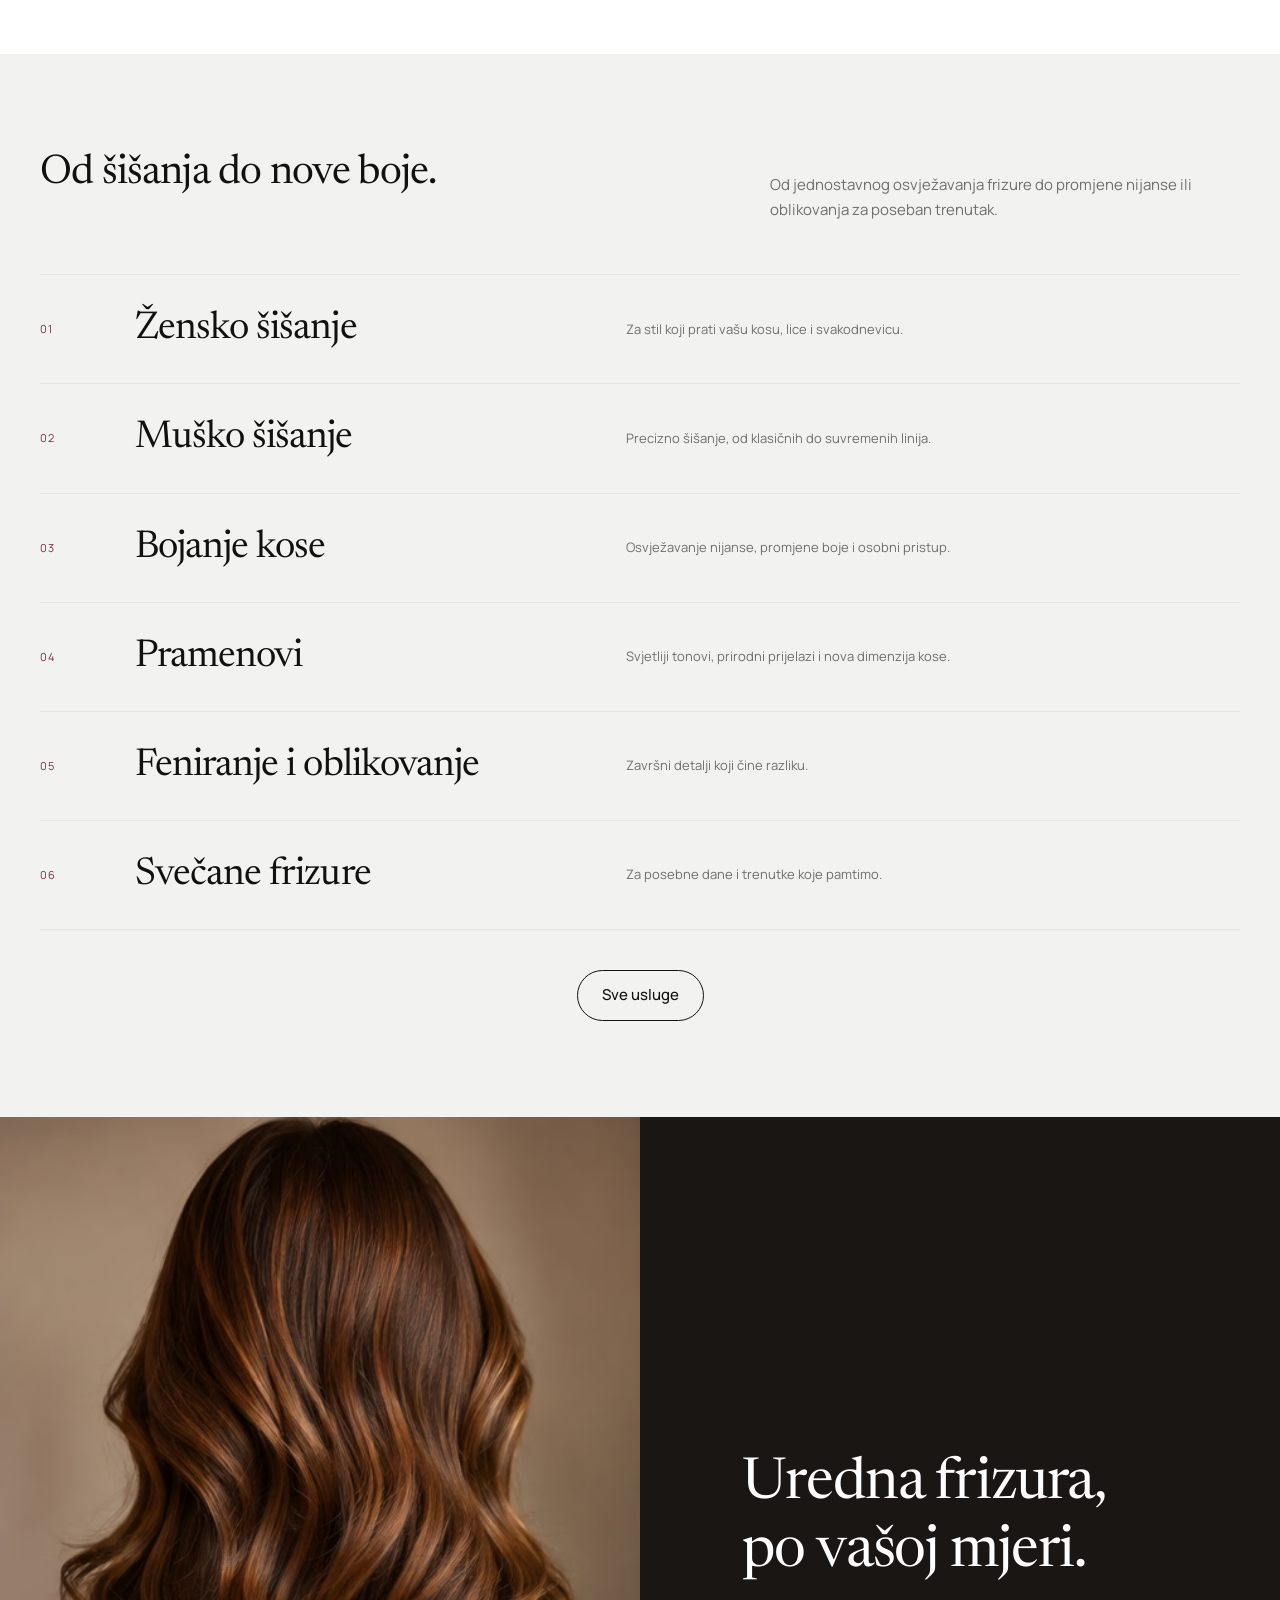
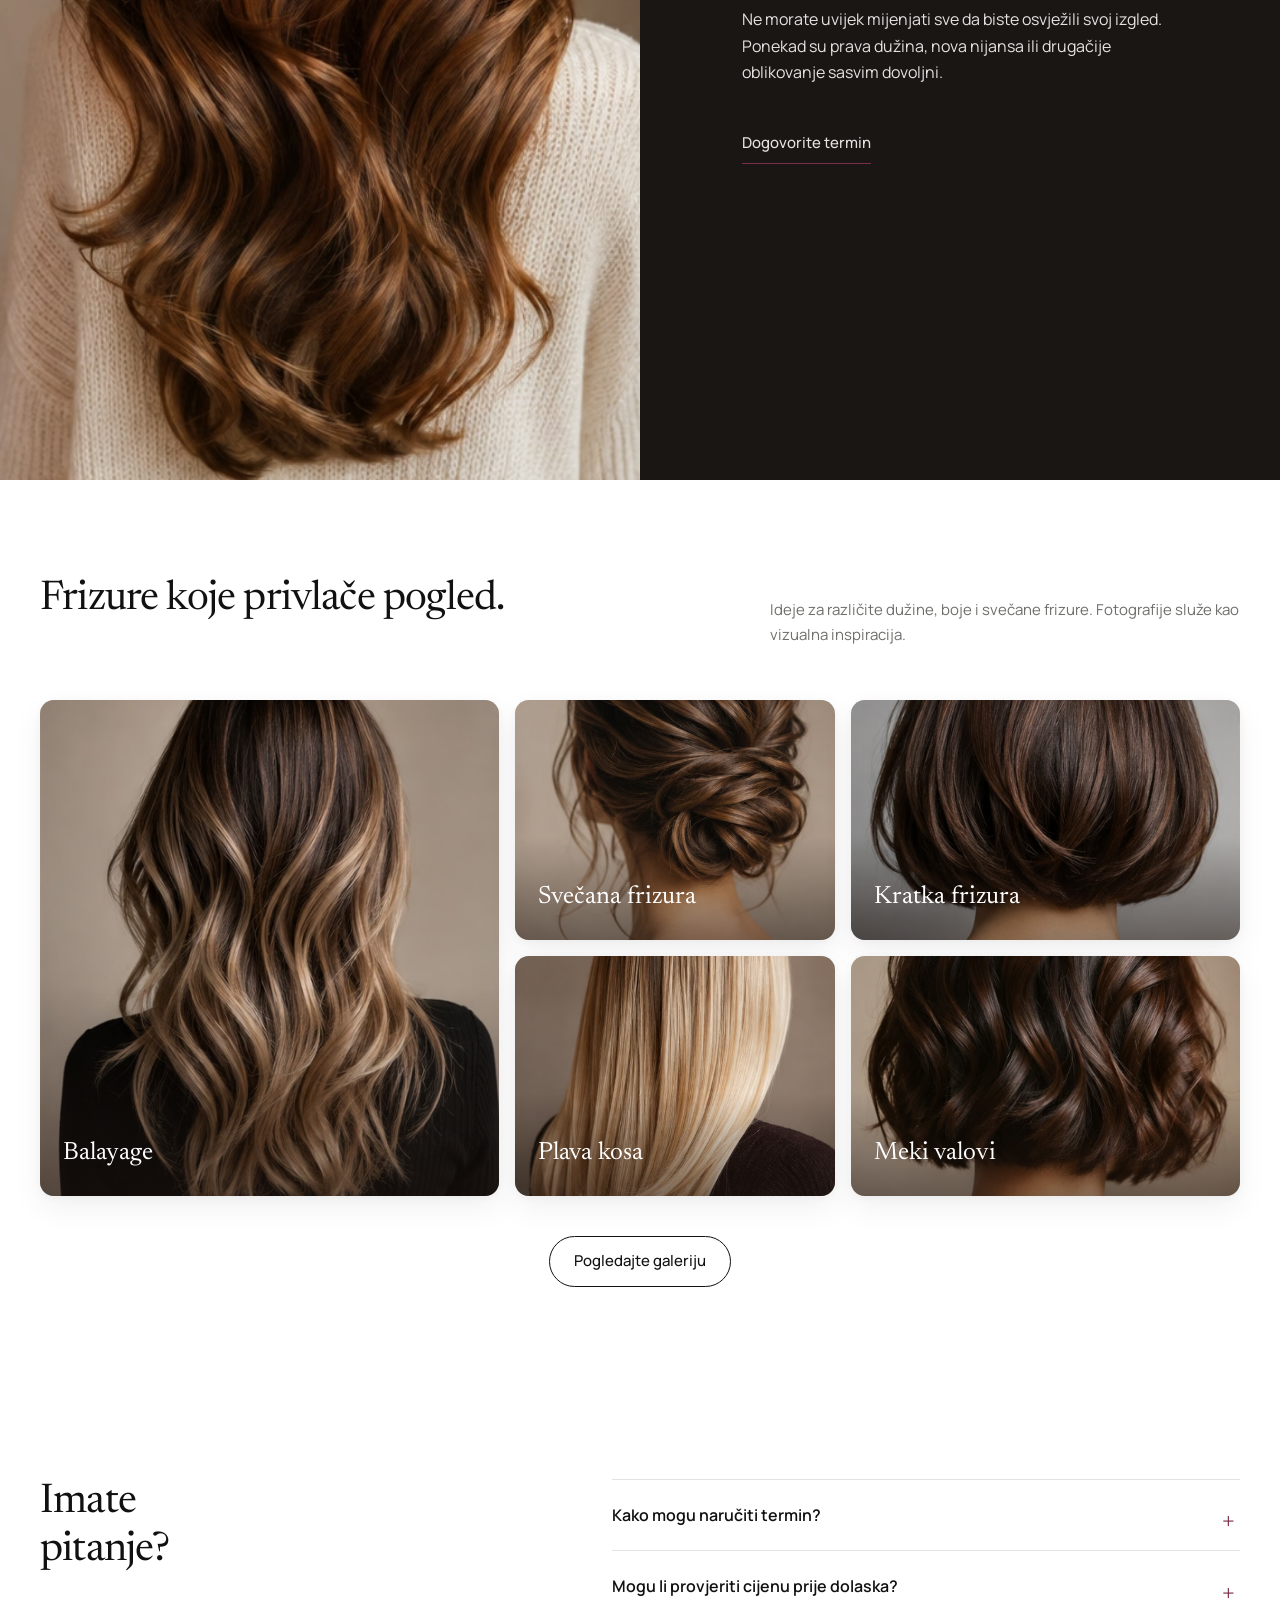
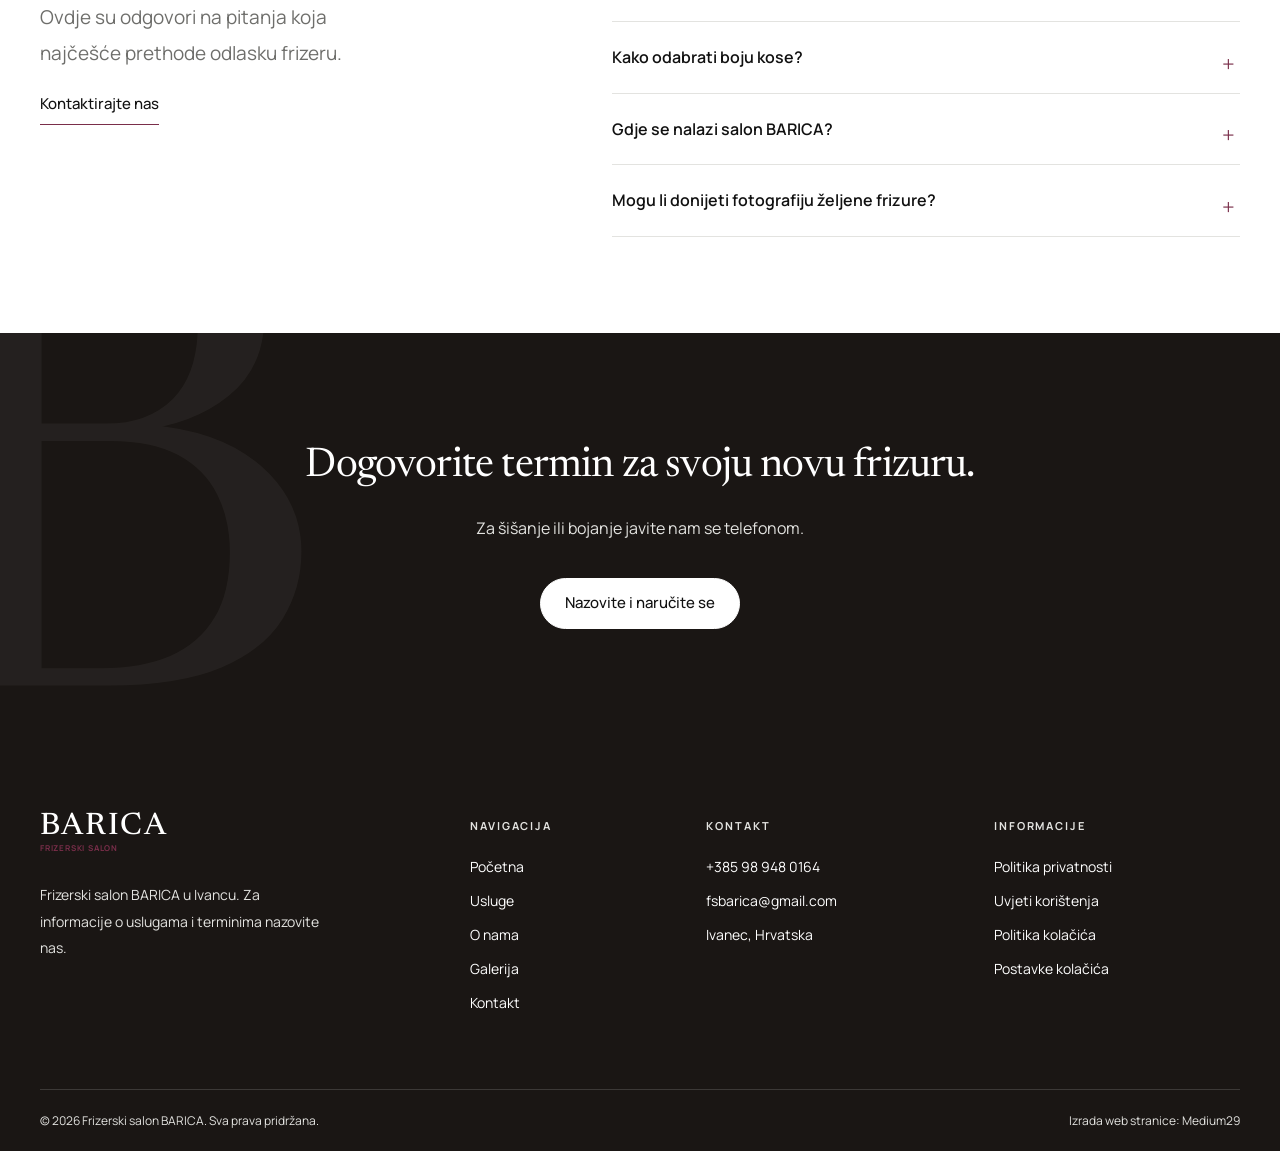
==== commit 629c5661: "6" ====
--- a/index.html
+++ b/index.html
@@ -1,10 +1,10 @@
 <!DOCTYPE html>
 
 <html lang="hr"><head><meta charset="utf-8"/><meta content="width=device-width,initial-scale=1" name="viewport"/><meta content="#FBFBFA" name="theme-color"/><meta content="light" name="color-scheme"/><meta content="index,follow,max-image-preview:large" name="robots"/><title>Frizerski salon BARICA Ivanec | Šišanje i oblikovanje kose</title><meta content="Frizerski salon BARICA u Ivancu. Pregledajte usluge šišanja i bojanja te nazovite za termin." name="description"/><meta content="website" property="og:type"/><meta content="hr_HR" property="og:locale"/><meta content="Frizerski salon BARICA" property="og:site_name"/><meta content="Frizerski salon BARICA Ivanec | Šišanje i oblikovanje kose" property="og:title"/><meta content="Frizerski salon BARICA u Ivancu. Pregledajte usluge šišanja i bojanja te nazovite za termin." property="og:description"/><meta content="summary_large_image" name="twitter:card"/><meta content="Frizerski salon BARICA Ivanec | Šišanje i oblikovanje kose" name="twitter:title"/><meta content="Frizerski salon BARICA u Ivancu. Pregledajte usluge šišanja i bojanja te nazovite za termin." name="twitter:description"/><link href="/assets/images/favicon.svg" rel="icon" type="image/svg+xml"/><link href="/assets/images/apple-touch-icon.png" rel="apple-touch-icon"/><link href="/assets/css/style.css" rel="stylesheet"/><script defer="" src="/assets/js/settings.js"></script><script defer="" src="/assets/js/main.js"></script><script type="application/ld+json">{"@context":"https://schema.org","@type":"HairSalon","name":"Frizerski salon BARICA","description":"Frizerski salon BARICA u Ivancu.","telephone":"+385989480164","email":"fsbarica@gmail.com","address":{"@type":"PostalAddress","addressLocality":"Ivanec","addressCountry":"HR"}}</script></head><body><script src="/assets/js/early.js"></script><a class="skip-link skip-link--hidden" href="#glavni-sadrzaj">Preskoči na sadržaj</a><header class="site-header"><div class="header-inner container"><a aria-label="BARICA — početna" class="logo" href="/"><span class="logo__word">BARICA</span><span class="logo__sub">FRIZERSKI SALON</span></a><nav aria-label="Glavna navigacija" class="main-nav" id="main-nav"><a aria-current="page" href="/">Početna</a><a href="/usluge/">Usluge</a><a href="/o-nama/">O nama</a><a href="/galerija/">Galerija</a><a href="/kontakt/">Kontakt</a></nav><a class="btn header-cta" href="tel:+385989480164">Naručite termin </a><button aria-controls="main-nav" aria-expanded="false" aria-label="Otvori izbornik" class="menu-toggle" type="button"><span class="menu-toggle__lines"></span></button></div></header><main id="glavni-sadrzaj">
-<section aria-labelledby="hero-heading" class="hero"><div class="hero__content"><span class="eyebrow">Frizerski salon u Ivancu</span><h1 id="hero-heading">Frizura koja vam <em>pristaje.</em></h1><p class="hero__text">Frizura koja pristaje vašem stilu, raspoloženju i svakodnevici. Dobro došli u BARICU.</p><div class="hero__buttons"><a class="btn" href="tel:+385989480164">Naručite termin </a><a class="btn btn--outline" href="/usluge/">Naše usluge</a></div></div><div class="hero__photo"><img alt="Duga smeđa kosa oblikovana u mekane, sjajne valove" data-image-source="editorial" decoding="async" height="760" loading="eager" src="/assets/images/brunette-waves.avif" width="506"/><span class="hero__vertical">Frizerski salon u Ivancu</span><span class="hero__photo-note">Stil koji nosite sa sobom.</span></div></section>
+<section aria-labelledby="hero-heading" class="hero hero--cover"><picture aria-hidden="true" class="hero__media"><source media="(max-width: 700px)" srcset="/assets/images/barica-home-hero-mobile.avif" type="image/avif"/><source srcset="/assets/images/barica-home-hero-desktop.avif" type="image/avif"/><source media="(max-width: 700px)" srcset="/assets/images/barica-home-hero-mobile.webp" type="image/webp"/><img alt="" decoding="async" fetchpriority="high" height="1280" loading="eager" src="/assets/images/barica-home-hero-desktop.webp" width="2400"/></picture><div class="hero__content"><span class="eyebrow">Frizerski salon BARICA, Ivanec</span><h1 id="hero-heading">Frizura koja vam pristaje.</h1><p class="hero__text">Šišanje i bojanje kose u Ivancu.</p><div class="hero__buttons"><a class="btn" href="tel:+385989480164">Naručite termin </a><a class="btn btn--outline" href="/usluge/">Naše usluge</a></div></div></section>
 <section class="section section--white"><div class="container intro-grid"><div class="intro-grid__photos reveal"><div class="photo"><img alt="Svijetloplava kosa s mekanim slojevima" data-image-source="editorial" decoding="async" height="760" loading="lazy" src="/assets/images/cool-blonde.avif" width="506"/></div><div class="photo"><img alt="Kratka, precizno oblikovana smeđa bob frizura" data-image-source="editorial" decoding="async" height="760" loading="lazy" src="/assets/images/polished-bob.avif" width="506"/></div></div><div class="intro-grid__copy reveal"><h2>Dobro došli u salon BARICA.</h2><span class="rule"></span><p class="lead">U Ivancu, u salonu BARICA, možete dogovoriti šišanje ili promjenu boje. Recite što želite, a mi ćemo vam pomoći u odabiru.</p><p class="text-muted">Bilo da želite osvježiti postojeći izgled ili pronaći sasvim novi stil, prvi korak je razgovor o onome što vam se sviđa.</p><a class="text-link" href="/o-nama/">Upoznajte salon </a></div></div></section>
 <section class="section section--paper" id="usluge"><div class="container"><div class="section-head reveal"><div><h2>Od šišanja do nove boje.</h2></div><p class="section-head__copy">Od jednostavnog osvježavanja frizure do promjene nijanse ili oblikovanja za poseban trenutak.</p></div><div class="services-list reveal"><a class="service-row" href="/usluge/#usluga-1"><span class="service-row__number">01</span><span class="service-row__name">Žensko šišanje</span><span class="service-row__description">Za stil koji prati vašu kosu, lice i svakodnevicu.</span></a><a class="service-row" href="/usluge/#usluga-2"><span class="service-row__number">02</span><span class="service-row__name">Muško šišanje</span><span class="service-row__description">Precizno šišanje, od klasičnih do suvremenih linija.</span></a><a class="service-row" href="/usluge/#usluga-3"><span class="service-row__number">03</span><span class="service-row__name">Bojanje kose</span><span class="service-row__description">Osvježavanje nijanse, promjene boje i osobni pristup.</span></a><a class="service-row" href="/usluge/#usluga-4"><span class="service-row__number">04</span><span class="service-row__name">Pramenovi</span><span class="service-row__description">Svjetliji tonovi, prirodni prijelazi i nova dimenzija kose.</span></a><a class="service-row" href="/usluge/#usluga-5"><span class="service-row__number">05</span><span class="service-row__name">Feniranje i oblikovanje</span><span class="service-row__description">Završni detalji koji čine razliku.</span></a><a class="service-row" href="/usluge/#usluga-6"><span class="service-row__number">06</span><span class="service-row__name">Svečane frizure</span><span class="service-row__description">Za posebne dane i trenutke koje pamtimo.</span></a></div><div class="section-actions"><a class="btn btn--outline" href="/usluge/">Sve usluge </a></div></div></section>
 <section class="feature-band"><div class="feature-band__photo"><img alt="Voluminozna kestenjasta kosa s prirodnim valovima" data-image-source="editorial" decoding="async" height="760" loading="lazy" src="/assets/images/chestnut-volume.avif" width="506"/></div><div class="feature-band__content reveal"><h2>Uredna frizura, po vašoj mjeri.</h2><p>Ne morate uvijek mijenjati sve da biste osvježili svoj izgled. Ponekad su prava dužina, nova nijansa ili drugačije oblikovanje sasvim dovoljni.</p><a class="text-link" href="/kontakt/">Dogovorite termin </a></div></section>
 <section class="section section--white"><div class="container"><div class="section-head reveal"><div><h2>Frizure koje privlače pogled.</h2></div><p class="section-head__copy">Ideje za različite dužine, boje i svečane frizure. Fotografije služe kao vizualna inspiracija.</p></div><div class="gallery-grid reveal"><button aria-label="Povećaj fotografiju: Balayage" class="gallery-item gallery-item--tall" data-alt="Smeđa kosa s prirodnim svjetlijim pramenovima" data-caption="Balayage" data-category="boja" data-gallery-photo="" data-image="/assets/images/soft-balayage.avif" type="button"><img alt="Smeđa kosa s prirodnim svjetlijim pramenovima" data-image-source="editorial" decoding="async" height="760" loading="lazy" src="/assets/images/soft-balayage.avif" width="506"/><span class="gallery-item__title">Balayage</span></button><button aria-label="Povećaj fotografiju: Svečana frizura" class="gallery-item" data-alt="Smeđa kosa oblikovana u elegantnu podignutu frizuru" data-caption="Svečana frizura" data-category="oblikovanje" data-gallery-photo="" data-image="/assets/images/elegant-updo.avif" type="button"><img alt="Smeđa kosa oblikovana u elegantnu podignutu frizuru" data-image-source="editorial" decoding="async" height="760" loading="lazy" src="/assets/images/elegant-updo.avif" width="506"/><span class="gallery-item__title">Svečana frizura</span></button><button aria-label="Povećaj fotografiju: Kratka frizura" class="gallery-item" data-alt="Kratka bob frizura s urednom linijom šišanja" data-caption="Kratka frizura" data-category="sisanje" data-gallery-photo="" data-image="/assets/images/classic-bob.avif" type="button"><img alt="Kratka bob frizura s urednom linijom šišanja" data-image-source="editorial" decoding="async" height="760" loading="lazy" src="/assets/images/classic-bob.avif" width="506"/><span class="gallery-item__title">Kratka frizura</span></button><button aria-label="Povećaj fotografiju: Plava kosa" class="gallery-item" data-alt="Ravna plava kosa sa suptilnim slojevima" data-caption="Plava kosa" data-category="njega" data-gallery-photo="" data-image="/assets/images/bright-blonde.avif" type="button"><img alt="Ravna plava kosa sa suptilnim slojevima" data-image-source="editorial" decoding="async" height="760" loading="lazy" src="/assets/images/bright-blonde.avif" width="506"/><span class="gallery-item__title">Plava kosa</span></button><button aria-label="Povećaj fotografiju: Meki valovi" class="gallery-item" data-alt="Kratka smeđa kosa oblikovana u meke valove" data-caption="Meki valovi" data-category="oblikovanje" data-gallery-photo="" data-image="/assets/images/textured-bob.avif" type="button"><img alt="Kratka smeđa kosa oblikovana u meke valove" data-image-source="editorial" decoding="async" height="760" loading="lazy" src="/assets/images/textured-bob.avif" width="506"/><span class="gallery-item__title">Meki valovi</span></button></div><div class="section-actions"><a class="btn btn--outline" href="/galerija/">Pogledajte galeriju </a></div></div></section>
 <section class="section section--white"><div class="container faq-grid"><div class="reveal"><h2>Imate<br/>pitanje?</h2><p class="lead">Ovdje su odgovori na pitanja koja najčešće prethode odlasku frizeru.</p><a class="text-link" href="/kontakt/">Kontaktirajte nas </a></div><div class="reveal"><div class="faq-list"><details class="faq-item"><summary>Kako mogu naručiti termin? <span aria-hidden="true" class="faq-plus"></span></summary><p>Za dogovor termina nazovite +385 98 948 0164.</p></details><details class="faq-item"><summary>Mogu li provjeriti cijenu prije dolaska? <span aria-hidden="true" class="faq-plus"></span></summary><p>Cijena bojanja može ovisiti o dužini i gustoći kose. Za okvirnu ponudu opišite uslugu koju želite.</p></details><details class="faq-item"><summary>Kako odabrati boju kose? <span aria-hidden="true" class="faq-plus"></span></summary><p>Prije bojanja vrijedi razgovarati o postojećoj boji, željenoj nijansi i održavanju.</p></details><details class="faq-item"><summary>Gdje se nalazi salon BARICA? <span aria-hidden="true" class="faq-plus"></span></summary><p>Salon je u Ivancu. Točnu adresu dodat ćemo nakon potvrde.</p></details><details class="faq-item"><summary>Mogu li donijeti fotografiju željene frizure? <span aria-hidden="true" class="faq-plus"></span></summary><p>Da. Fotografija je koristan primjer za razgovor o obliku i boji.</p></details></div></div></div></section><section class="closing"><div class="closing__inner reveal"><h2>Dogovorite termin za svoju novu frizuru.</h2><p>Za šišanje ili bojanje javite nam se telefonom.</p><a class="btn btn--light" href="tel:+385989480164">Nazovite i naručite se </a></div></section>
-</main><footer class="footer"><div class="container"><div class="footer__top"><div class="footer__brand"><a aria-label="BARICA — početna" class="logo" href="/"><span class="logo__word">BARICA</span><span class="logo__sub">FRIZERSKI SALON</span></a><p class="footer__copy">Frizerski salon BARICA u Ivancu. Za informacije o uslugama i terminima nazovite nas.</p></div><div><h3>Navigacija</h3><div class="footer__links"><a href="/">Početna</a><a href="/usluge/">Usluge</a><a href="/o-nama/">O nama</a><a href="/galerija/">Galerija</a><a href="/kontakt/">Kontakt</a></div></div><div><h3>Kontakt</h3><div class="footer__links"><a href="tel:+385989480164">+385 98 948 0164</a><a href="mailto:fsbarica@gmail.com">fsbarica@gmail.com</a><span>Ivanec, Hrvatska</span></div></div><div><h3>Informacije</h3><div class="footer__links"><a href="/politika-privatnosti/">Politika privatnosti</a><a href="/uvjeti-koristenja/">Uvjeti korištenja</a><a href="/politika-kolacica/">Politika kolačića</a><a data-cookie-settings="" href="#">Postavke kolačića</a></div></div></div><div class="footer__bottom"><span>© <span data-year="">2026</span> Frizerski salon BARICA. Sva prava pridržana.</span><span class="footer__signature">Izrada web stranice: <a href="https://medium29.com" rel="noopener noreferrer" target="_blank">Medium29</a></span></div></div></footer><a class="mobile-book" href="tel:+385989480164" aria-label="Nazovite Frizerski salon BARICA za naručivanje termina"><span class="mobile-book__icon"><svg aria-hidden="true" viewBox="0 0 24 24" fill="none" stroke="currentColor" stroke-width="1.8" stroke-linecap="round" stroke-linejoin="round"><path d="M22 16.9v3a2 2 0 0 1-2.2 2c-3.8-.4-7.4-1.8-10.3-4.3a20 20 0 0 1-6.1-6.1C1 8.6-.4 5 0 1.2A2 2 0 0 1 2 0h3a2 2 0 0 1 2 1.7l.7 3a2 2 0 0 1-.6 2l-1.3 1.3a16 16 0 0 0 6.2 6.2l1.3-1.3a2 2 0 0 1 2-.6l3 .7a2 2 0 0 1 1.7 2Z" transform="translate(1.5 1.5) scale(.9)"/></svg></span><span class="mobile-book__content"><span class="mobile-book__title">Naručite termin</span><span class="mobile-book__subtitle">Dogovor telefonskim pozivom</span></span><span class="mobile-book__end" aria-hidden="true"><svg viewBox="0 0 24 24" fill="none" stroke="currentColor" stroke-width="1.8" stroke-linecap="round" stroke-linejoin="round"><path d="m9 18 6-6-6-6"/></svg></span></a><div aria-label="Postavke kolačića" class="cookie-banner" hidden="" role="region"><div class="cookie-banner__text"><strong>Vaša privatnost nam je važna.</strong><p>Koristimo nužnu pohranu za vaše postavke. Uz vašu privolu možemo uključiti anonimnu analitiku posjećenosti. <a class="text-underlined" href="/politika-kolacica/">Saznajte više</a>.</p></div><div class="cookie-banner__actions"><button class="btn btn--outline" data-cookie-reject="" type="button">Odbij</button><button class="btn btn--outline" data-cookie-settings="" type="button">Postavke</button><button class="btn" data-cookie-accept="" type="button">Prihvati</button></div></div><div class="cookie-modal" hidden="" role="presentation"><div aria-label="Postavke kolačića" aria-modal="true" class="cookie-modal__panel" role="dialog" tabindex="-1"><button aria-label="Zatvori postavke" class="cookie-close" data-cookie-close="" type="button">×</button><span class="eyebrow">Privatnost</span><h2>Vaše postavke</h2><p>Sami odlučujete koje neobavezne tehnologije dopuštate. Odluku možete promijeniti u podnožju stranice.</p><div class="cookie-setting"><div><strong>Nužne postavke</strong><small>Potrebne za spremanje vašeg izbora.</small></div><input aria-label="Nužne postavke uvijek su aktivne" checked="" disabled="" type="checkbox"/></div><label class="cookie-setting" for="cookie-analytics"><div><strong>Analitika</strong><small>Opcionalno mjerenje posjećenosti, samo uz privolu i nakon konfiguracije.</small></div><input id="cookie-analytics" type="checkbox"/></label><div class="cookie-modal__actions"><button class="btn btn--outline" data-cookie-reject="" type="button">Odbij sve</button><button class="btn" data-cookie-save="" type="button">Spremi odabir</button></div></div></div><div class="intro" role="presentation"><div class="intro__inner"><div class="intro__tiny">Dobro došli</div><div aria-label="BARICA" class="intro__word"><span style="--i:0">B</span><span style="--i:1">A</span><span style="--i:2">R</span><span style="--i:3">I</span><span style="--i:4">C</span><span style="--i:5">A</span></div><span class="intro__rule"></span><div class="intro__caption">Frizerski salon · Ivanec</div></div><button class="intro__skip" type="button">Preskoči intro</button></div><div aria-label="Pregled fotografije" aria-modal="true" class="lightbox" hidden="" role="dialog"><button aria-label="Zatvori fotografiju" class="lightbox__close" type="button">×</button><button aria-label="Prethodna fotografija" class="lightbox__arrow lightbox__prev" type="button">‹</button><img alt="" class="lightbox__image"/><button aria-label="Sljedeća fotografija" class="lightbox__arrow lightbox__next" type="button">›</button><span class="lightbox__caption"></span></div></body></html>+</main><footer class="footer"><div class="container"><div class="footer__top"><div class="footer__brand"><a aria-label="BARICA — početna" class="logo" href="/"><span class="logo__word">BARICA</span><span class="logo__sub">FRIZERSKI SALON</span></a><p class="footer__copy">Frizerski salon BARICA u Ivancu. Za informacije o uslugama i terminima nazovite nas.</p></div><div><h3>Navigacija</h3><div class="footer__links"><a href="/">Početna</a><a href="/usluge/">Usluge</a><a href="/o-nama/">O nama</a><a href="/galerija/">Galerija</a><a href="/kontakt/">Kontakt</a></div></div><div><h3>Kontakt</h3><div class="footer__links"><a href="tel:+385989480164">+385 98 948 0164</a><a href="mailto:fsbarica@gmail.com">fsbarica@gmail.com</a><span>Ivanec, Hrvatska</span></div></div><div><h3>Informacije</h3><div class="footer__links"><a href="/politika-privatnosti/">Politika privatnosti</a><a href="/uvjeti-koristenja/">Uvjeti korištenja</a><a href="/politika-kolacica/">Politika kolačića</a><a data-cookie-settings="" href="#">Postavke kolačića</a></div></div></div><div class="footer__bottom"><span>© <span data-year="">2026</span> Frizerski salon BARICA. Sva prava pridržana.</span><span class="footer__signature">Izrada web stranice: <a href="https://medium29.com" rel="noopener noreferrer" target="_blank">Medium29</a></span></div></div></footer><a aria-label="Nazovite Frizerski salon BARICA za naručivanje termina" class="mobile-book" href="tel:+385989480164"><span class="mobile-book__icon"><svg aria-hidden="true" fill="none" stroke="currentColor" stroke-linecap="round" stroke-linejoin="round" stroke-width="1.8" viewbox="0 0 24 24"><path d="M22 16.9v3a2 2 0 0 1-2.2 2c-3.8-.4-7.4-1.8-10.3-4.3a20 20 0 0 1-6.1-6.1C1 8.6-.4 5 0 1.2A2 2 0 0 1 2 0h3a2 2 0 0 1 2 1.7l.7 3a2 2 0 0 1-.6 2l-1.3 1.3a16 16 0 0 0 6.2 6.2l1.3-1.3a2 2 0 0 1 2-.6l3 .7a2 2 0 0 1 1.7 2Z" transform="translate(1.5 1.5) scale(.9)"></path></svg></span><span class="mobile-book__content"><span class="mobile-book__title">Naručite termin</span><span class="mobile-book__subtitle">Dogovor telefonskim pozivom</span></span><span aria-hidden="true" class="mobile-book__end"><svg fill="none" stroke="currentColor" stroke-linecap="round" stroke-linejoin="round" stroke-width="1.8" viewbox="0 0 24 24"><path d="m9 18 6-6-6-6"></path></svg></span></a><div aria-label="Postavke kolačića" class="cookie-banner" hidden="" role="region"><div class="cookie-banner__text"><strong>Vaša privatnost nam je važna.</strong><p>Koristimo nužnu pohranu za vaše postavke. Uz vašu privolu možemo uključiti anonimnu analitiku posjećenosti. <a class="text-underlined" href="/politika-kolacica/">Saznajte više</a>.</p></div><div class="cookie-banner__actions"><button class="btn btn--outline" data-cookie-reject="" type="button">Odbij</button><button class="btn btn--outline" data-cookie-settings="" type="button">Postavke</button><button class="btn" data-cookie-accept="" type="button">Prihvati</button></div></div><div class="cookie-modal" hidden="" role="presentation"><div aria-label="Postavke kolačića" aria-modal="true" class="cookie-modal__panel" role="dialog" tabindex="-1"><button aria-label="Zatvori postavke" class="cookie-close" data-cookie-close="" type="button">×</button><span class="eyebrow">Privatnost</span><h2>Vaše postavke</h2><p>Sami odlučujete koje neobavezne tehnologije dopuštate. Odluku možete promijeniti u podnožju stranice.</p><div class="cookie-setting"><div><strong>Nužne postavke</strong><small>Potrebne za spremanje vašeg izbora.</small></div><input aria-label="Nužne postavke uvijek su aktivne" checked="" disabled="" type="checkbox"/></div><label class="cookie-setting" for="cookie-analytics"><div><strong>Analitika</strong><small>Opcionalno mjerenje posjećenosti, samo uz privolu i nakon konfiguracije.</small></div><input id="cookie-analytics" type="checkbox"/></label><div class="cookie-modal__actions"><button class="btn btn--outline" data-cookie-reject="" type="button">Odbij sve</button><button class="btn" data-cookie-save="" type="button">Spremi odabir</button></div></div></div><div class="intro" role="presentation"><div class="intro__inner"><div class="intro__tiny">Dobro došli</div><div aria-label="BARICA" class="intro__word"><span style="--i:0">B</span><span style="--i:1">A</span><span style="--i:2">R</span><span style="--i:3">I</span><span style="--i:4">C</span><span style="--i:5">A</span></div><span class="intro__rule"></span><div class="intro__caption">Frizerski salon · Ivanec</div></div><button class="intro__skip" type="button">Preskoči intro</button></div><div aria-label="Pregled fotografije" aria-modal="true" class="lightbox" hidden="" role="dialog"><button aria-label="Zatvori fotografiju" class="lightbox__close" type="button">×</button><button aria-label="Prethodna fotografija" class="lightbox__arrow lightbox__prev" type="button">‹</button><img alt="" class="lightbox__image"/><button aria-label="Sljedeća fotografija" class="lightbox__arrow lightbox__next" type="button">›</button><span class="lightbox__caption"></span></div></body></html>
--- a/assets/css/style.css
+++ b/assets/css/style.css
@@ -133,3 +133,240 @@
   .footer{padding-bottom:124px}
 }
 @media(max-width:350px){.mobile-book{gap:8px;padding-inline:8px;height:66px}.mobile-book__title{font-size:15px}.mobile-book__subtitle{font-size:10px}.mobile-book__icon{flex-basis:42px;width:42px;height:42px}.mobile-book__end{flex-basis:39px;width:39px;height:39px}}
+
+/* Hero podstranice O nama: naslov unutar istog kontejnera kao navigacija */
+.page-hero--about{
+  position:relative;
+  display:flex;
+  align-items:center;
+  min-height:480px;
+  padding:0;
+  overflow:hidden;
+  background:#1a1614;
+  color:var(--white);
+}
+.page-hero--about .page-hero__bg{
+  position:absolute;
+  inset:0 0 0 auto;
+  width:43%;
+  height:100%;
+  object-fit:cover;
+  object-position:center 42%;
+  filter:none;
+}
+.page-hero--about .page-hero__inner{
+  display:block;
+  position:relative;
+  z-index:1;
+  width:min(calc(100% - 80px),var(--container));
+  margin-inline:auto;
+  padding:96px 0;
+}
+.page-hero--about .page-hero__inner > div{max-width:620px}
+.page-hero--about h1{
+  margin:14px 0 22px;
+  max-width:590px;
+  font-size:clamp(38px,5vw,68px);
+  line-height:1.06;
+  color:var(--white);
+}
+.page-hero--about .eyebrow{color:#e4b5c9}
+.page-hero--about p{
+  font-size:clamp(15px,1.2vw,17px);
+  line-height:1.7;
+  max-width:490px;
+  margin:0;
+  color:var(--white);
+}
+@media(max-width:1160px){
+  .page-hero--about .page-hero__inner{width:calc(100% - 58px)}
+}
+@media(max-width:920px){
+  .page-hero--about .page-hero__inner{width:calc(100% - 48px)}
+  .page-hero--about .page-hero__bg{width:40%}
+  .page-hero--about .page-hero__inner > div{max-width:56%}
+  .page-hero--about p{max-width:53%}
+}
+@media(max-width:700px){
+  .page-hero--about{
+    display:flex;
+    align-items:flex-end;
+    min-height:570px;
+  }
+  .page-hero--about .page-hero__bg{
+    inset:0 0 auto 0;
+    width:100%;
+    height:310px;
+    object-fit:cover;
+    object-position:center 38%;
+  }
+  .page-hero--about .page-hero__inner{
+    width:calc(100% - 36px);
+    padding:330px 0 38px;
+  }
+  .page-hero--about .page-hero__inner > div{max-width:100%}
+  .page-hero--about h1{
+    font-size:clamp(38px,10vw,52px);
+    line-height:1.08;
+    margin:12px 0 18px;
+  }
+  .page-hero--about p{
+    max-width:100%;
+    font-size:15px;
+    line-height:1.6;
+  }
+}
+
+
+/* Početna: hero fotografija preko cijele širine */
+.hero.hero--cover{
+  position:relative;
+  isolation:isolate;
+  display:grid;
+  place-items:center;
+  min-height:clamp(620px,calc(100svh - var(--header)),900px);
+  overflow:hidden;
+  background:#292224;
+}
+.hero--cover .hero__media{
+  position:absolute;
+  inset:0;
+  z-index:-2;
+  display:block;
+  width:100%;
+  height:100%;
+}
+.hero--cover .hero__media img{
+  position:absolute;
+  inset:0;
+  display:block;
+  width:100%;
+  height:100%;
+  object-fit:cover;
+  object-position:center center;
+}
+.hero--cover::after{
+  content:'';
+  position:absolute;
+  inset:0;
+  z-index:-1;
+  pointer-events:none;
+  background:linear-gradient(90deg,rgba(15,12,16,.45),rgba(15,12,16,.57) 45%,rgba(15,12,16,.37));
+}
+.hero--cover .hero__content{
+  width:min(100%,1060px);
+  max-width:1060px;
+  min-height:inherit;
+  margin-inline:auto;
+  padding:94px 28px 112px;
+  display:flex;
+  flex-direction:column;
+  align-items:center;
+  justify-content:center;
+  text-align:center;
+  position:relative;
+  z-index:1;
+}
+.hero--cover .eyebrow{
+  margin:0 0 21px;
+  font-size:12px;
+  font-weight:600;
+  letter-spacing:.07em;
+  color:#f4e4e9;
+  text-transform:none;
+}
+.hero--cover h1{
+  font-family:var(--serif);
+  color:var(--white);
+  font-size:clamp(50px,6.1vw,90px);
+  line-height:1.08;
+  letter-spacing:-.025em;
+  max-width:970px;
+  margin:0 auto 24px;
+  text-wrap:balance;
+  text-shadow:0 2px 22px rgba(0,0,0,.13);
+}
+.hero--cover .hero__text{
+  color:#fff;
+  max-width:640px;
+  font-size:clamp(16px,1.5vw,19px);
+  line-height:1.6;
+  margin:0 auto 32px;
+  text-wrap:balance;
+}
+.hero--cover .hero__buttons{
+  display:flex;
+  gap:14px;
+  justify-content:center;
+  align-items:center;
+  flex-wrap:wrap;
+}
+.hero--cover .hero__buttons .btn{
+  border-radius:999px;
+  min-height:52px;
+  min-width:180px;
+  padding:12px 26px;
+  font-size:15px;
+  font-weight:600;
+  text-transform:none;
+  letter-spacing:0;
+  transition:background .2s,border-color .2s,color .2s;
+}
+.hero--cover .hero__buttons .btn:first-child{
+  background:var(--accent);
+  border-color:var(--accent);
+  color:var(--white);
+}
+.hero--cover .hero__buttons .btn:first-child:hover{
+  background:#68253d;
+  border-color:#68253d;
+  transform:none;
+}
+.hero--cover .hero__buttons .btn--outline{
+  background:rgba(16,13,16,.12);
+  border-color:rgba(255,255,255,.85);
+  color:var(--white);
+}
+.hero--cover .hero__buttons .btn--outline:hover{
+  background:rgba(255,255,255,.18);
+  border-color:var(--white);
+  transform:none;
+}
+@media(max-width:920px){
+  .hero.hero--cover{min-height:clamp(580px,calc(100svh - var(--header)),850px)}
+  .hero--cover .hero__content{min-height:inherit;padding:88px 26px 115px}
+  .hero--cover h1{font-size:clamp(46px,7vw,70px)}
+}
+@media(max-width:700px){
+  .hero.hero--cover{display:grid;place-items:center;min-height:max(620px,calc(100svh - var(--header)))}
+  .hero--cover .hero__media img{object-position:center 43%}
+  .hero--cover::after{background:linear-gradient(180deg,rgba(15,12,16,.35),rgba(15,12,16,.55) 42%,rgba(15,12,16,.72))}
+  .hero--cover .hero__content{
+    min-height:inherit;
+    width:100%;
+    padding:65px 24px 148px;
+    display:flex;
+    flex-direction:column;
+    align-items:center;
+    justify-content:center;
+    text-align:center;
+  }
+  .hero--cover .eyebrow{font-size:12px;margin-bottom:18px;letter-spacing:.03em}
+  .hero--cover h1{font-size:clamp(42px,10.5vw,58px);line-height:1.09;max-width:530px;margin-bottom:20px}
+  .hero--cover .hero__text{font-size:16px;line-height:1.6;margin-bottom:30px;max-width:350px}
+  .hero--cover .hero__buttons{gap:12px;width:100%;justify-content:center;flex-direction:row;align-items:center}
+  .hero--cover .hero__buttons .btn{font-size:14px;min-width:0;min-height:50px;padding:12px 19px;width:auto}
+}
+@media(max-width:390px){
+  .hero.hero--cover{min-height:max(610px,calc(100svh - var(--header)))}
+  .hero--cover .hero__content{padding-inline:18px;padding-bottom:145px}
+  .hero--cover h1{font-size:clamp(39px,11vw,44px)}
+  .hero--cover .hero__buttons{flex-direction:column;align-items:stretch;width:min(100%,280px)}
+  .hero--cover .hero__buttons .btn{width:100%}
+}
+@media(prefers-reduced-motion:reduce){
+  .hero--cover .hero__buttons .btn{transition:none}
+}
+/* Hero sadržaj uvijek zauzima cijelu mrežnu kolonu. */
+.hero.hero--cover{grid-template-columns:minmax(0,1fr)}
+.hero--cover .hero__content{justify-self:stretch}
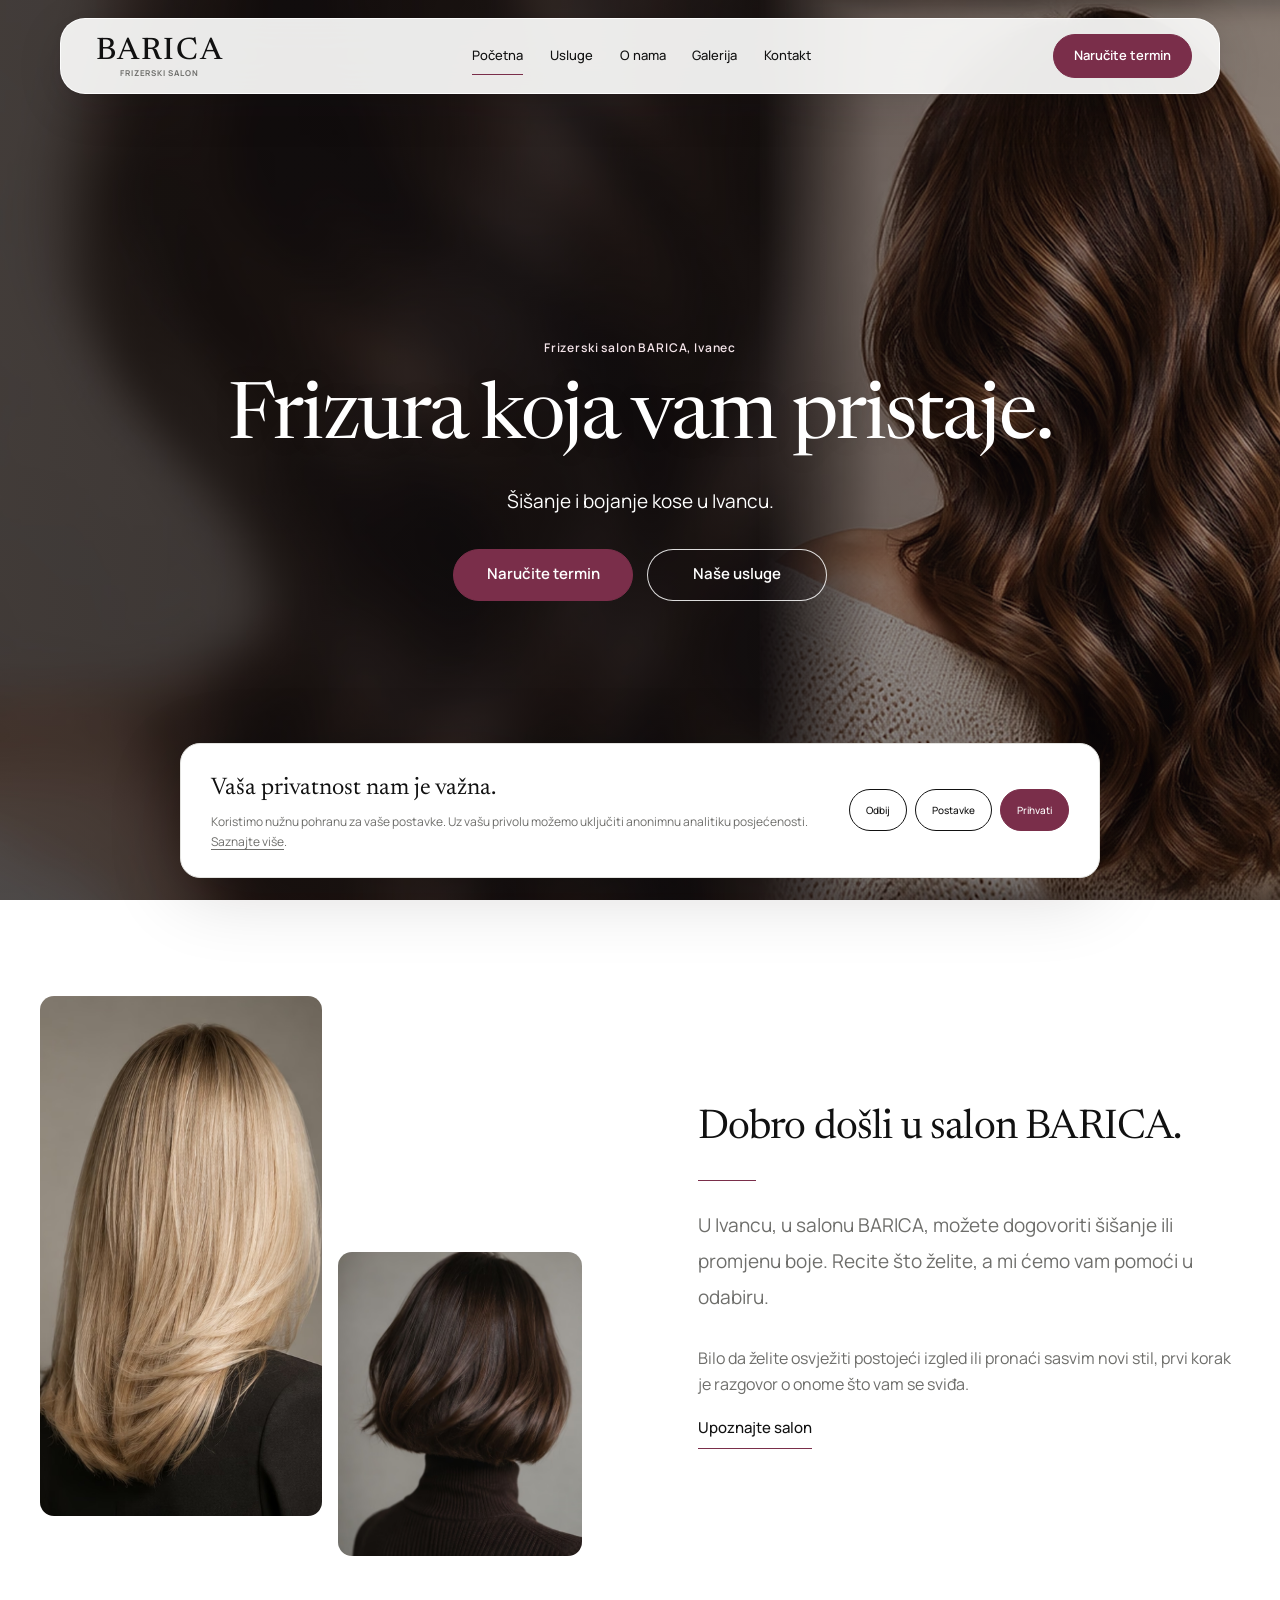
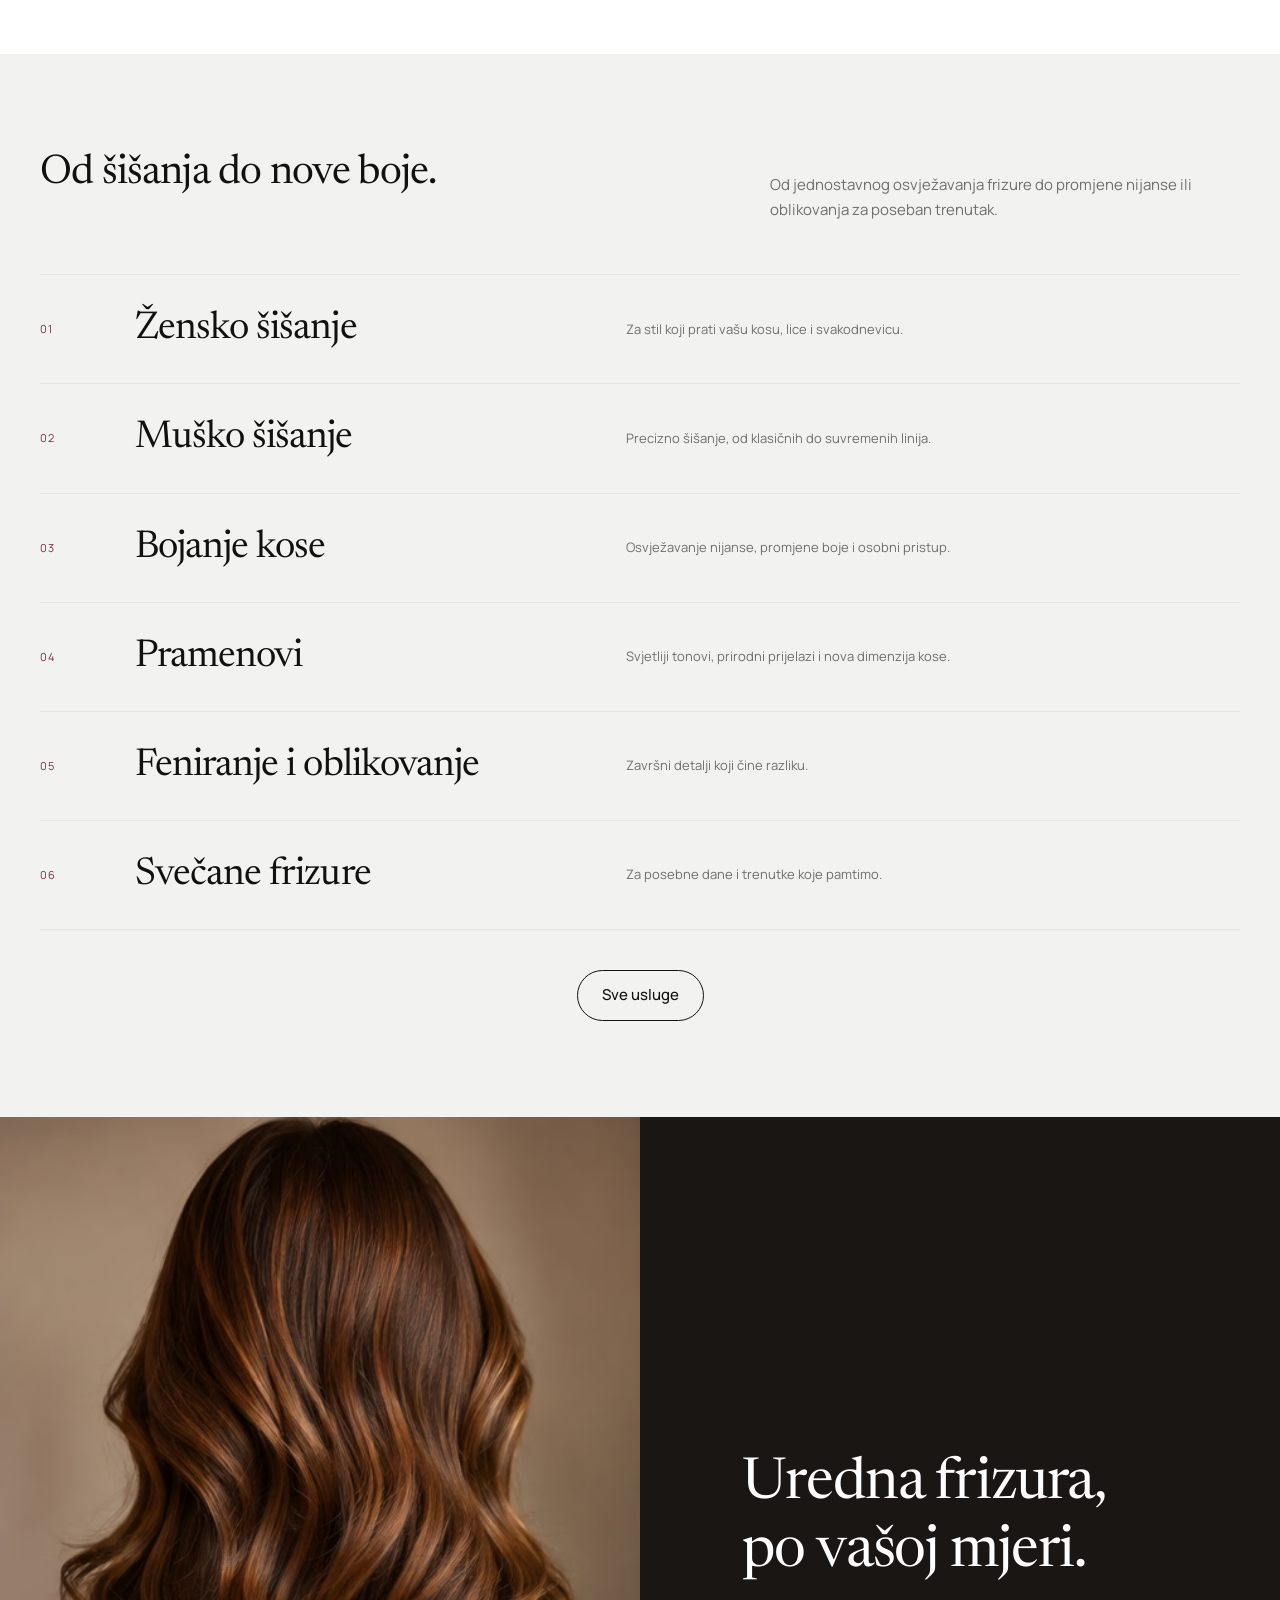
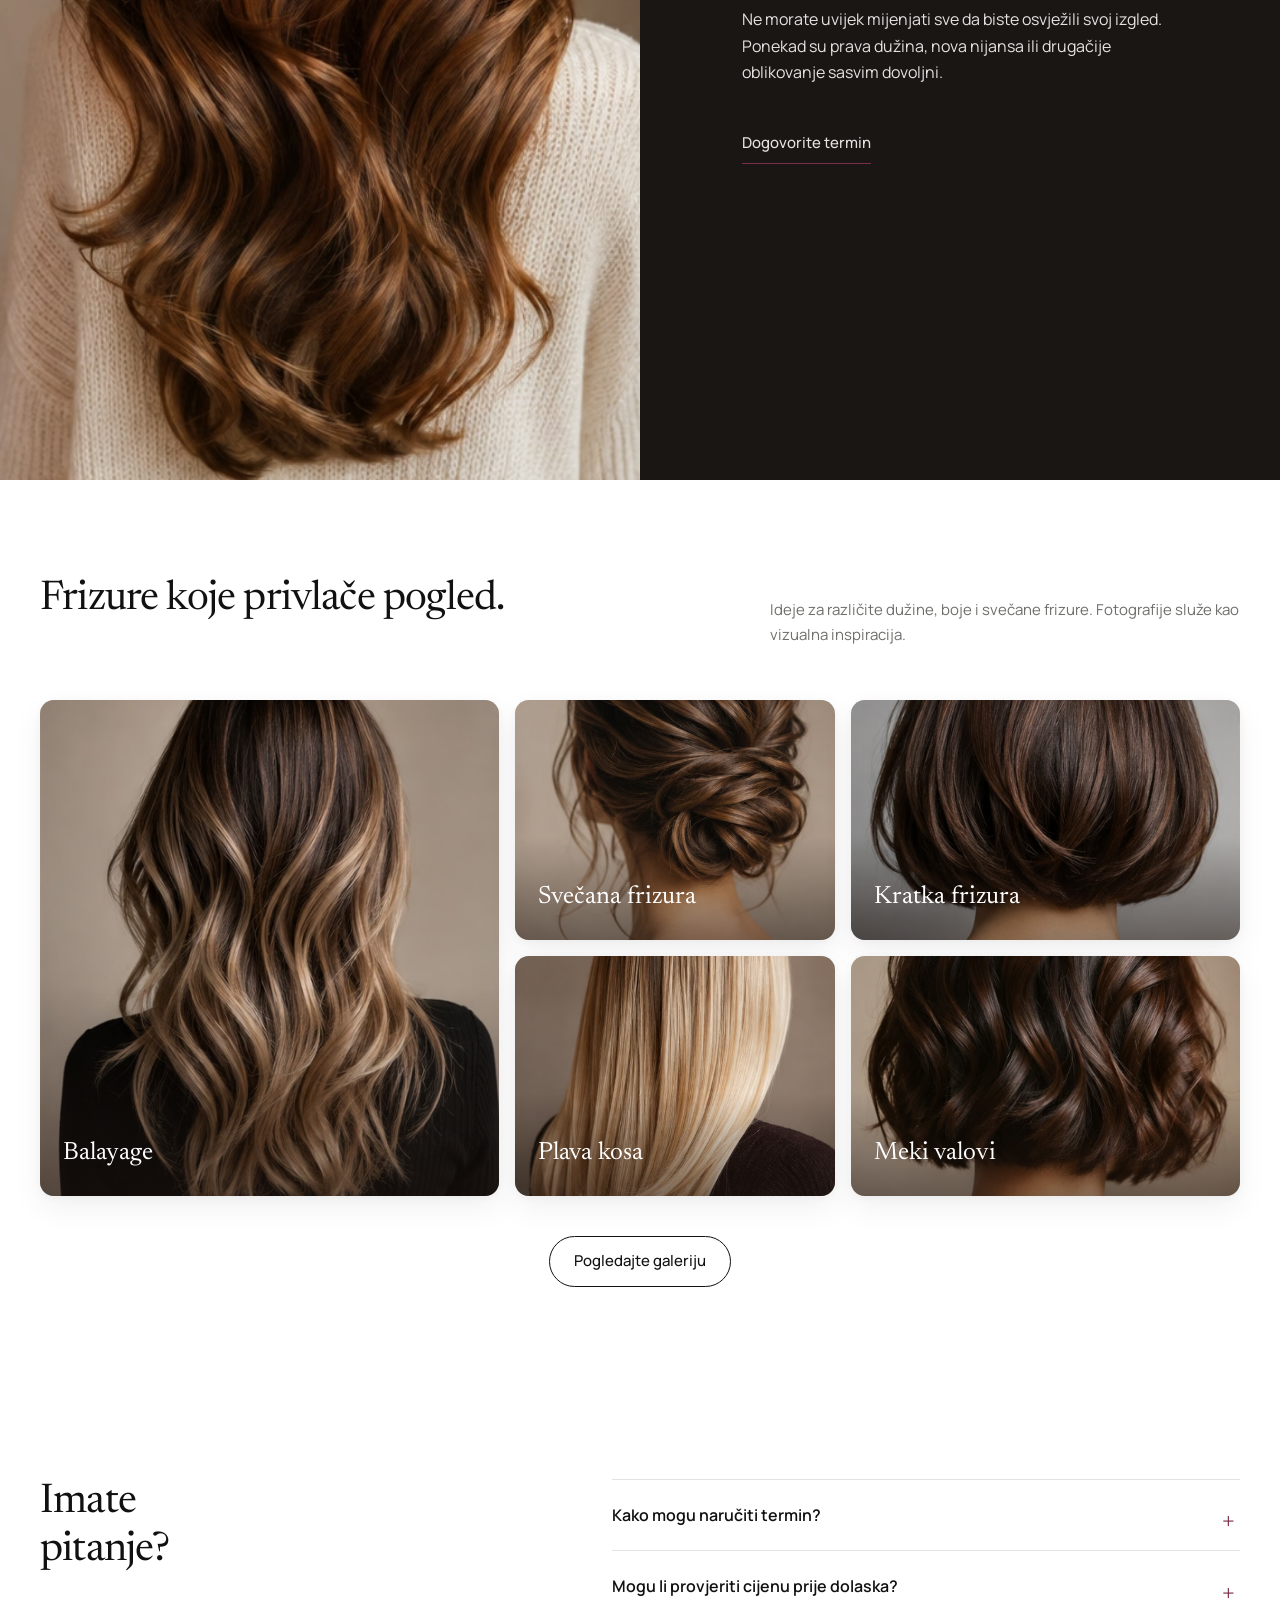
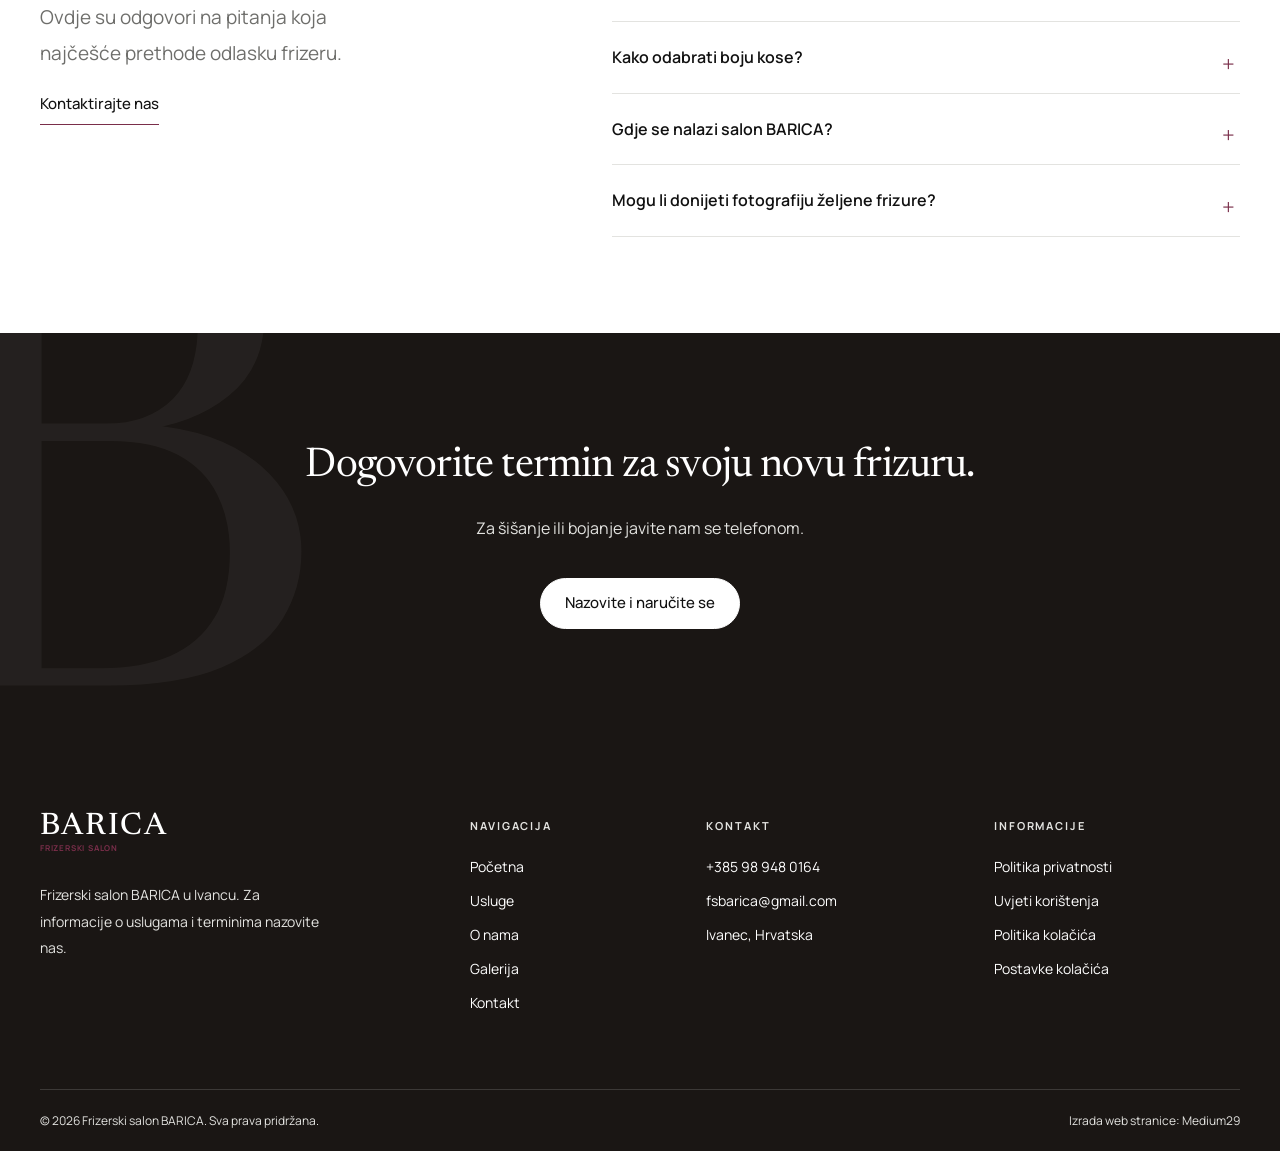
==== commit a025c946: "7" ====
--- a/index.html
+++ b/index.html
@@ -1,6 +1,6 @@
 <!DOCTYPE html>
 
-<html lang="hr"><head><meta charset="utf-8"/><meta content="width=device-width,initial-scale=1" name="viewport"/><meta content="#FBFBFA" name="theme-color"/><meta content="light" name="color-scheme"/><meta content="index,follow,max-image-preview:large" name="robots"/><title>Frizerski salon BARICA Ivanec | Šišanje i oblikovanje kose</title><meta content="Frizerski salon BARICA u Ivancu. Pregledajte usluge šišanja i bojanja te nazovite za termin." name="description"/><meta content="website" property="og:type"/><meta content="hr_HR" property="og:locale"/><meta content="Frizerski salon BARICA" property="og:site_name"/><meta content="Frizerski salon BARICA Ivanec | Šišanje i oblikovanje kose" property="og:title"/><meta content="Frizerski salon BARICA u Ivancu. Pregledajte usluge šišanja i bojanja te nazovite za termin." property="og:description"/><meta content="summary_large_image" name="twitter:card"/><meta content="Frizerski salon BARICA Ivanec | Šišanje i oblikovanje kose" name="twitter:title"/><meta content="Frizerski salon BARICA u Ivancu. Pregledajte usluge šišanja i bojanja te nazovite za termin." name="twitter:description"/><link href="/assets/images/favicon.svg" rel="icon" type="image/svg+xml"/><link href="/assets/images/apple-touch-icon.png" rel="apple-touch-icon"/><link href="/assets/css/style.css" rel="stylesheet"/><script defer="" src="/assets/js/settings.js"></script><script defer="" src="/assets/js/main.js"></script><script type="application/ld+json">{"@context":"https://schema.org","@type":"HairSalon","name":"Frizerski salon BARICA","description":"Frizerski salon BARICA u Ivancu.","telephone":"+385989480164","email":"fsbarica@gmail.com","address":{"@type":"PostalAddress","addressLocality":"Ivanec","addressCountry":"HR"}}</script></head><body><script src="/assets/js/early.js"></script><a class="skip-link skip-link--hidden" href="#glavni-sadrzaj">Preskoči na sadržaj</a><header class="site-header"><div class="header-inner container"><a aria-label="BARICA — početna" class="logo" href="/"><span class="logo__word">BARICA</span><span class="logo__sub">FRIZERSKI SALON</span></a><nav aria-label="Glavna navigacija" class="main-nav" id="main-nav"><a aria-current="page" href="/">Početna</a><a href="/usluge/">Usluge</a><a href="/o-nama/">O nama</a><a href="/galerija/">Galerija</a><a href="/kontakt/">Kontakt</a></nav><a class="btn header-cta" href="tel:+385989480164">Naručite termin </a><button aria-controls="main-nav" aria-expanded="false" aria-label="Otvori izbornik" class="menu-toggle" type="button"><span class="menu-toggle__lines"></span></button></div></header><main id="glavni-sadrzaj">
+<html lang="hr"><head><meta charset="utf-8"/><meta content="width=device-width,initial-scale=1" name="viewport"/><meta content="#FBFBFA" name="theme-color"/><meta content="light" name="color-scheme"/><meta content="index,follow,max-image-preview:large" name="robots"/><title>Frizerski salon BARICA Ivanec | Šišanje i oblikovanje kose</title><meta content="Frizerski salon BARICA u Ivancu. Pregledajte usluge šišanja i bojanja te nazovite za termin." name="description"/><meta content="website" property="og:type"/><meta content="hr_HR" property="og:locale"/><meta content="Frizerski salon BARICA" property="og:site_name"/><meta content="Frizerski salon BARICA Ivanec | Šišanje i oblikovanje kose" property="og:title"/><meta content="Frizerski salon BARICA u Ivancu. Pregledajte usluge šišanja i bojanja te nazovite za termin." property="og:description"/><meta content="summary_large_image" name="twitter:card"/><meta content="Frizerski salon BARICA Ivanec | Šišanje i oblikovanje kose" name="twitter:title"/><meta content="Frizerski salon BARICA u Ivancu. Pregledajte usluge šišanja i bojanja te nazovite za termin." name="twitter:description"/><link href="/assets/images/favicon.svg" rel="icon" type="image/svg+xml"/><link href="/assets/images/apple-touch-icon.png" rel="apple-touch-icon"/><link href="/assets/css/style.css" rel="stylesheet"/><script defer="" src="/assets/js/settings.js"></script><script defer="" src="/assets/js/main.js"></script><script type="application/ld+json">{"@context":"https://schema.org","@type":"HairSalon","name":"Frizerski salon BARICA","description":"Frizerski salon BARICA u Ivancu.","telephone":"+385989480164","email":"fsbarica@gmail.com","address":{"@type":"PostalAddress","addressLocality":"Ivanec","addressCountry":"HR"}}</script></head><body class="home-page"><script src="/assets/js/early.js"></script><a class="skip-link skip-link--hidden" href="#glavni-sadrzaj">Preskoči na sadržaj</a><header class="site-header"><div class="header-inner container"><a aria-label="BARICA — početna" class="logo" href="/"><span class="logo__word">BARICA</span><span class="logo__sub">FRIZERSKI SALON</span></a><nav aria-label="Glavna navigacija" class="main-nav" id="main-nav"><a aria-current="page" href="/">Početna</a><a href="/usluge/">Usluge</a><a href="/o-nama/">O nama</a><a href="/galerija/">Galerija</a><a href="/kontakt/">Kontakt</a></nav><a class="btn header-cta" href="tel:+385989480164">Naručite termin </a><button aria-controls="main-nav" aria-expanded="false" aria-label="Otvori izbornik" class="menu-toggle" type="button"><span class="menu-toggle__lines"></span></button></div></header><main id="glavni-sadrzaj">
 <section aria-labelledby="hero-heading" class="hero hero--cover"><picture aria-hidden="true" class="hero__media"><source media="(max-width: 700px)" srcset="/assets/images/barica-home-hero-mobile.avif" type="image/avif"/><source srcset="/assets/images/barica-home-hero-desktop.avif" type="image/avif"/><source media="(max-width: 700px)" srcset="/assets/images/barica-home-hero-mobile.webp" type="image/webp"/><img alt="" decoding="async" fetchpriority="high" height="1280" loading="eager" src="/assets/images/barica-home-hero-desktop.webp" width="2400"/></picture><div class="hero__content"><span class="eyebrow">Frizerski salon BARICA, Ivanec</span><h1 id="hero-heading">Frizura koja vam pristaje.</h1><p class="hero__text">Šišanje i bojanje kose u Ivancu.</p><div class="hero__buttons"><a class="btn" href="tel:+385989480164">Naručite termin </a><a class="btn btn--outline" href="/usluge/">Naše usluge</a></div></div></section>
 <section class="section section--white"><div class="container intro-grid"><div class="intro-grid__photos reveal"><div class="photo"><img alt="Svijetloplava kosa s mekanim slojevima" data-image-source="editorial" decoding="async" height="760" loading="lazy" src="/assets/images/cool-blonde.avif" width="506"/></div><div class="photo"><img alt="Kratka, precizno oblikovana smeđa bob frizura" data-image-source="editorial" decoding="async" height="760" loading="lazy" src="/assets/images/polished-bob.avif" width="506"/></div></div><div class="intro-grid__copy reveal"><h2>Dobro došli u salon BARICA.</h2><span class="rule"></span><p class="lead">U Ivancu, u salonu BARICA, možete dogovoriti šišanje ili promjenu boje. Recite što želite, a mi ćemo vam pomoći u odabiru.</p><p class="text-muted">Bilo da želite osvježiti postojeći izgled ili pronaći sasvim novi stil, prvi korak je razgovor o onome što vam se sviđa.</p><a class="text-link" href="/o-nama/">Upoznajte salon </a></div></div></section>
 <section class="section section--paper" id="usluge"><div class="container"><div class="section-head reveal"><div><h2>Od šišanja do nove boje.</h2></div><p class="section-head__copy">Od jednostavnog osvježavanja frizure do promjene nijanse ili oblikovanja za poseban trenutak.</p></div><div class="services-list reveal"><a class="service-row" href="/usluge/#usluga-1"><span class="service-row__number">01</span><span class="service-row__name">Žensko šišanje</span><span class="service-row__description">Za stil koji prati vašu kosu, lice i svakodnevicu.</span></a><a class="service-row" href="/usluge/#usluga-2"><span class="service-row__number">02</span><span class="service-row__name">Muško šišanje</span><span class="service-row__description">Precizno šišanje, od klasičnih do suvremenih linija.</span></a><a class="service-row" href="/usluge/#usluga-3"><span class="service-row__number">03</span><span class="service-row__name">Bojanje kose</span><span class="service-row__description">Osvježavanje nijanse, promjene boje i osobni pristup.</span></a><a class="service-row" href="/usluge/#usluga-4"><span class="service-row__number">04</span><span class="service-row__name">Pramenovi</span><span class="service-row__description">Svjetliji tonovi, prirodni prijelazi i nova dimenzija kose.</span></a><a class="service-row" href="/usluge/#usluga-5"><span class="service-row__number">05</span><span class="service-row__name">Feniranje i oblikovanje</span><span class="service-row__description">Završni detalji koji čine razliku.</span></a><a class="service-row" href="/usluge/#usluga-6"><span class="service-row__number">06</span><span class="service-row__name">Svečane frizure</span><span class="service-row__description">Za posebne dane i trenutke koje pamtimo.</span></a></div><div class="section-actions"><a class="btn btn--outline" href="/usluge/">Sve usluge </a></div></div></section>
--- a/assets/css/style.css
+++ b/assets/css/style.css
@@ -370,3 +370,122 @@
 /* Hero sadržaj uvijek zauzima cijelu mrežnu kolonu. */
 .hero.hero--cover{grid-template-columns:minmax(0,1fr)}
 .hero--cover .hero__content{justify-self:stretch}
+
+
+/* Lebdeca navigacija */
+:root { --header: 76px; }
+html { scroll-padding-top: calc(var(--header) + 36px); }
+.site-header {
+  position: fixed;
+  top: 18px;
+  left: 50%;
+  right: auto;
+  width: min(calc(100% - 48px), 1160px);
+  height: var(--header);
+  margin: 0;
+  transform: translateX(-50%);
+  z-index: 90;
+  border: 1px solid rgba(255,255,255,.86);
+  border-radius: 25px;
+  background: rgba(251,251,250,.93);
+  -webkit-backdrop-filter: blur(20px);
+  backdrop-filter: blur(20px);
+  box-shadow: 0 12px 45px rgba(24,18,20,.13), 0 2px 8px rgba(24,18,20,.05);
+  transition: top .24s ease, background .24s ease, box-shadow .24s ease;
+}
+.site-header.is-scrolled {
+  top: 12px;
+  background: rgba(255,255,255,.96);
+  box-shadow: 0 14px 44px rgba(24,18,20,.16), 0 2px 9px rgba(24,18,20,.06);
+}
+.site-header .header-inner.container {
+  width: 100%;
+  max-width: none;
+  height: 100%;
+  padding: 0 27px;
+  gap: 22px;
+}
+.site-header .logo { min-width: 142px; }
+.site-header .main-nav { gap: clamp(15px, 2.1vw, 30px); }
+.site-header .main-nav a { font-size: 13px; font-weight: 500; }
+.site-header .main-nav a:after { bottom: -8px; }
+.site-header .header-cta {
+  flex: none;
+  min-height: 43px;
+  border-radius: 999px;
+  background: var(--accent);
+  color: var(--white);
+  border-color: var(--accent);
+  padding: 10px 20px;
+  font-size: 13px;
+  font-weight: 600;
+  letter-spacing: 0;
+  text-transform: none;
+}
+.site-header .header-cta:hover {
+  background: #68253d;
+  border-color: #68253d;
+  transform: none;
+}
+body:not(.home-page) main { padding-top: calc(var(--header) + 34px); }
+.home-page .hero--cover { min-height: min(900px, 100svh); }
+.home-page .hero--cover .hero__content { padding-top: 152px; }
+@media (max-width: 920px) {
+  :root { --header: 70px; }
+  .site-header { top: 14px; width: calc(100% - 32px); border-radius: 22px; }
+  .site-header.is-scrolled { top: 9px; }
+  .site-header .header-inner.container { gap: 12px; padding: 0 20px; }
+  .site-header .logo { min-width: 128px; }
+  .site-header .main-nav {
+    position: absolute;
+    display: none;
+    left: 0;
+    right: 0;
+    top: calc(100% + 9px);
+    margin: 0;
+    padding: 13px 22px 16px;
+    border-radius: 20px;
+    border: 1px solid var(--line);
+    background: rgba(255,255,255,.98);
+    -webkit-backdrop-filter: blur(20px);
+    backdrop-filter: blur(20px);
+    box-shadow: 0 18px 40px rgba(24,18,20,.16);
+    max-height: calc(100svh - 115px);
+    overflow-y: auto;
+    flex-direction: column;
+    gap: 0;
+  }
+  .site-header .main-nav.is-open { display: flex; }
+  .site-header .main-nav a {
+    padding: 13px 7px;
+    font-size: 15px;
+    border-bottom: 1px solid var(--line);
+  }
+  .site-header .main-nav a:last-child { border-bottom: 0; }
+  .site-header .main-nav a[aria-current=page] { color: var(--accent); }
+  .site-header .menu-toggle { flex: none; }
+  body:not(.home-page) main { padding-top: calc(var(--header) + 28px); }
+  .home-page .hero--cover { min-height: max(660px, 100svh); }
+  .home-page .hero--cover .hero__content { padding-top: 132px; }
+}
+@media (max-width: 700px) {
+  :root { --header: 66px; }
+  .site-header { top: 12px; width: calc(100% - 24px); border-radius: 20px; }
+  .site-header.is-scrolled { top: 8px; }
+  .site-header .header-inner.container { padding: 0 17px; }
+  .site-header .logo { min-width: 112px; }
+  .site-header .logo__word { font-size: 25px; }
+  .site-header .main-nav { padding: 10px 18px 13px; border-radius: 18px; }
+  .site-header .menu-toggle { margin-left: auto; }
+  body:not(.home-page) main { padding-top: calc(var(--header) + 24px); }
+  .home-page .hero.hero--cover { min-height: max(660px, 100svh); }
+  .home-page .hero--cover .hero__content { padding: 132px 24px 150px; }
+}
+@media (max-width: 350px) {
+  .site-header { width: calc(100% - 18px); }
+  .site-header .header-inner.container { padding: 0 13px; }
+  .home-page .hero--cover .hero__content { padding-inline: 18px; }
+}
+@media (prefers-reduced-motion: reduce) {
+  .site-header { transition: none; }
+}
